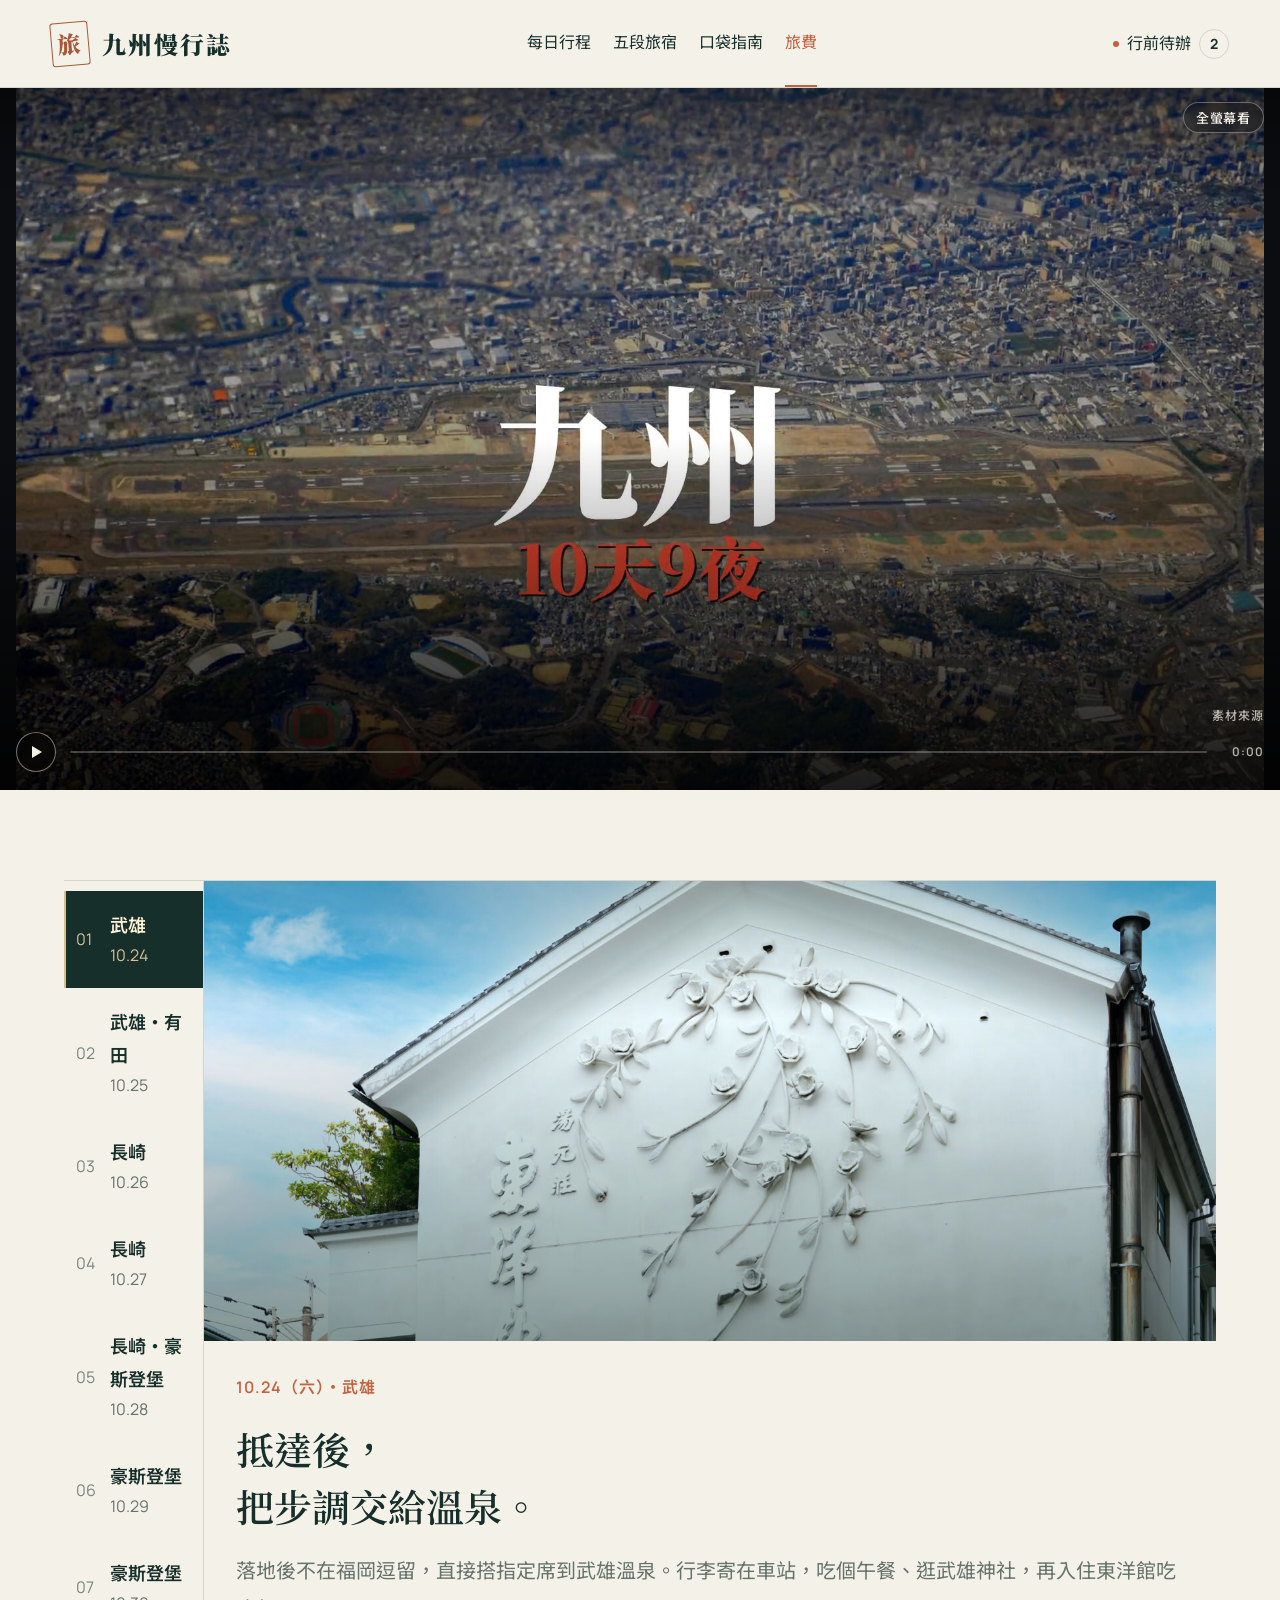
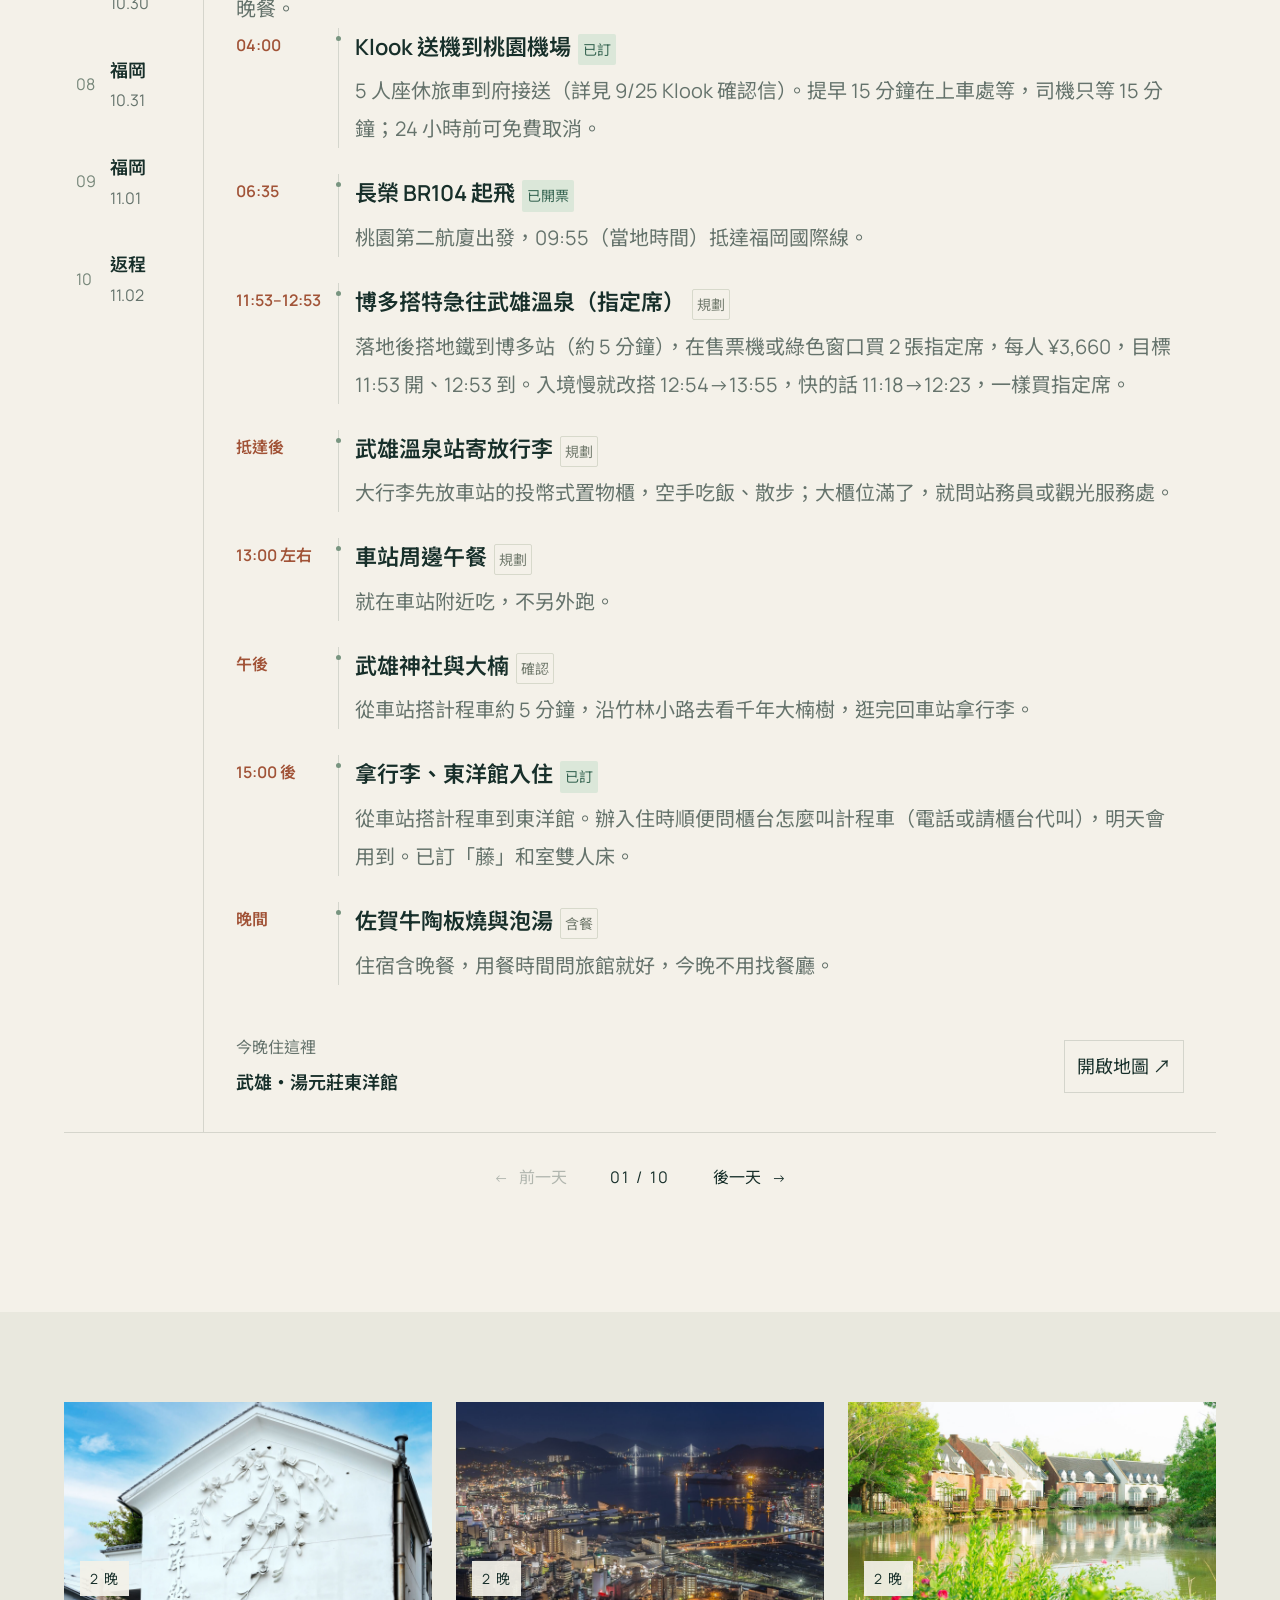
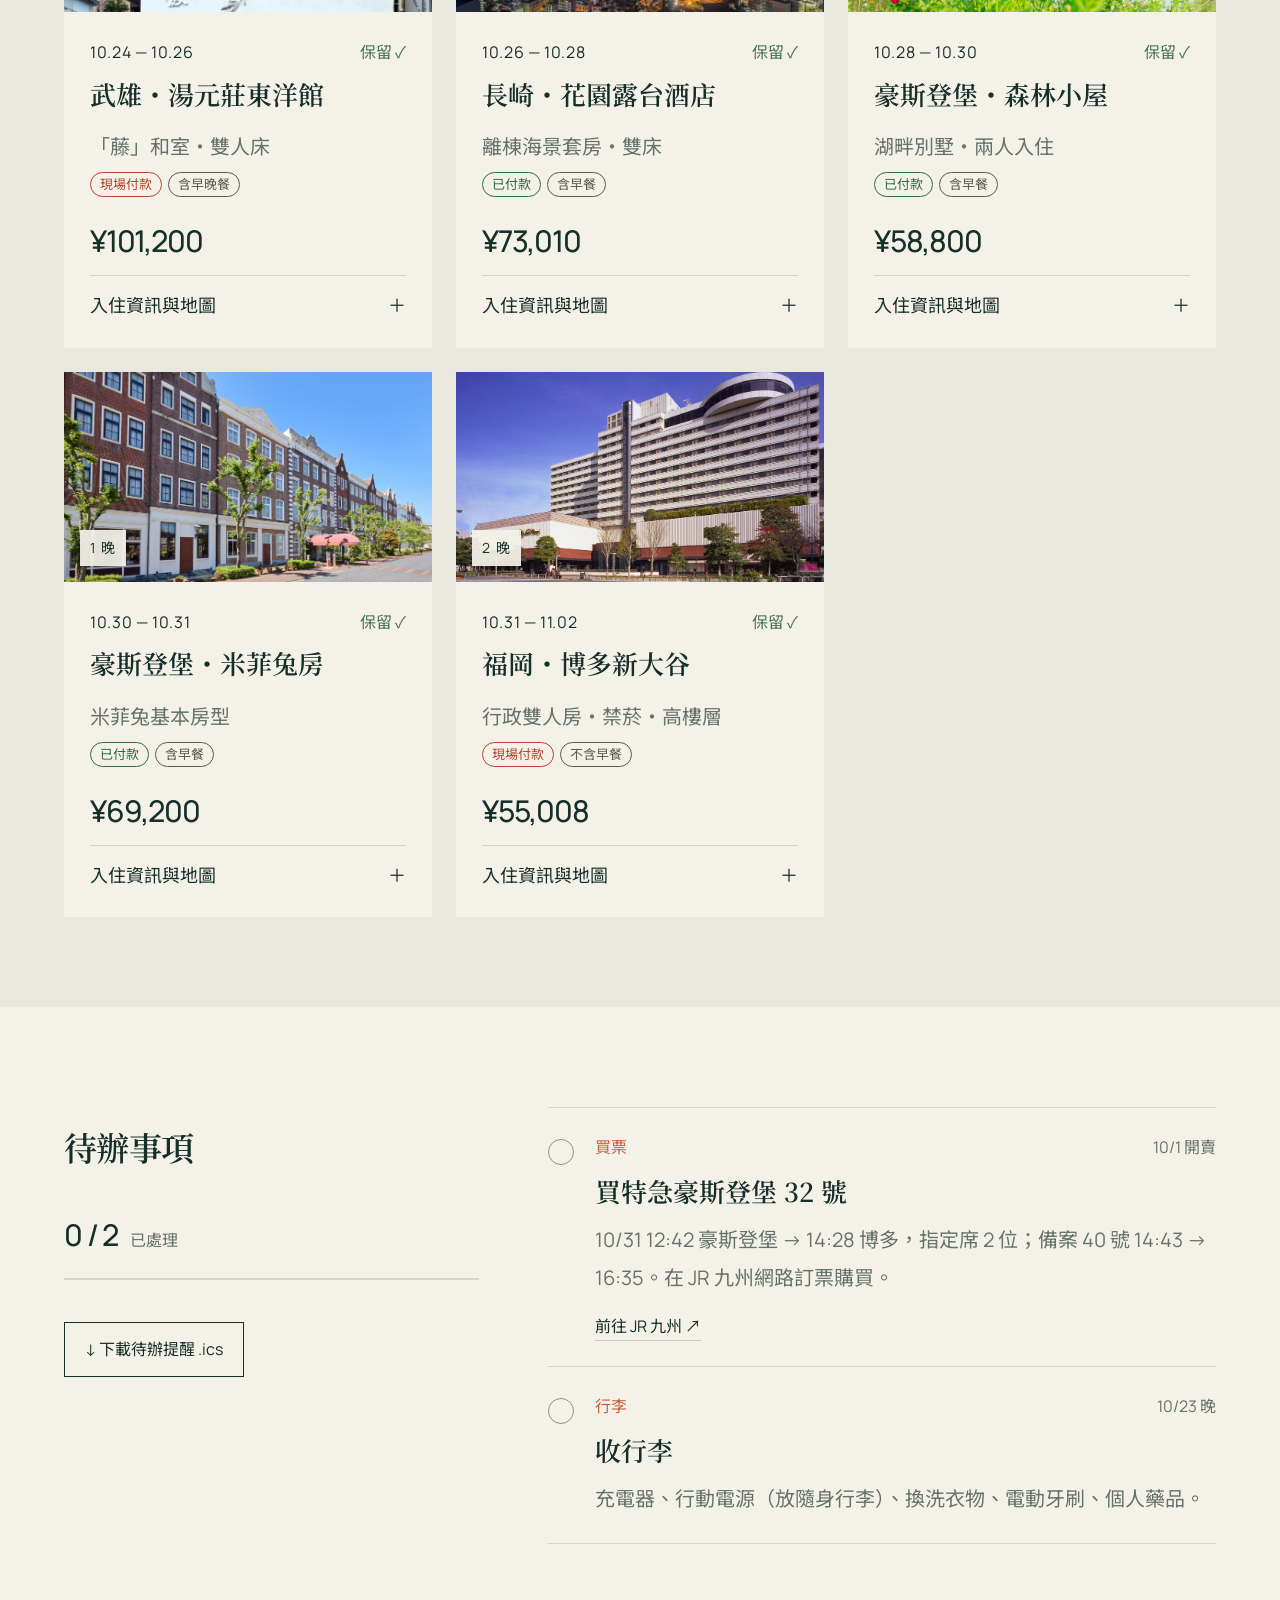
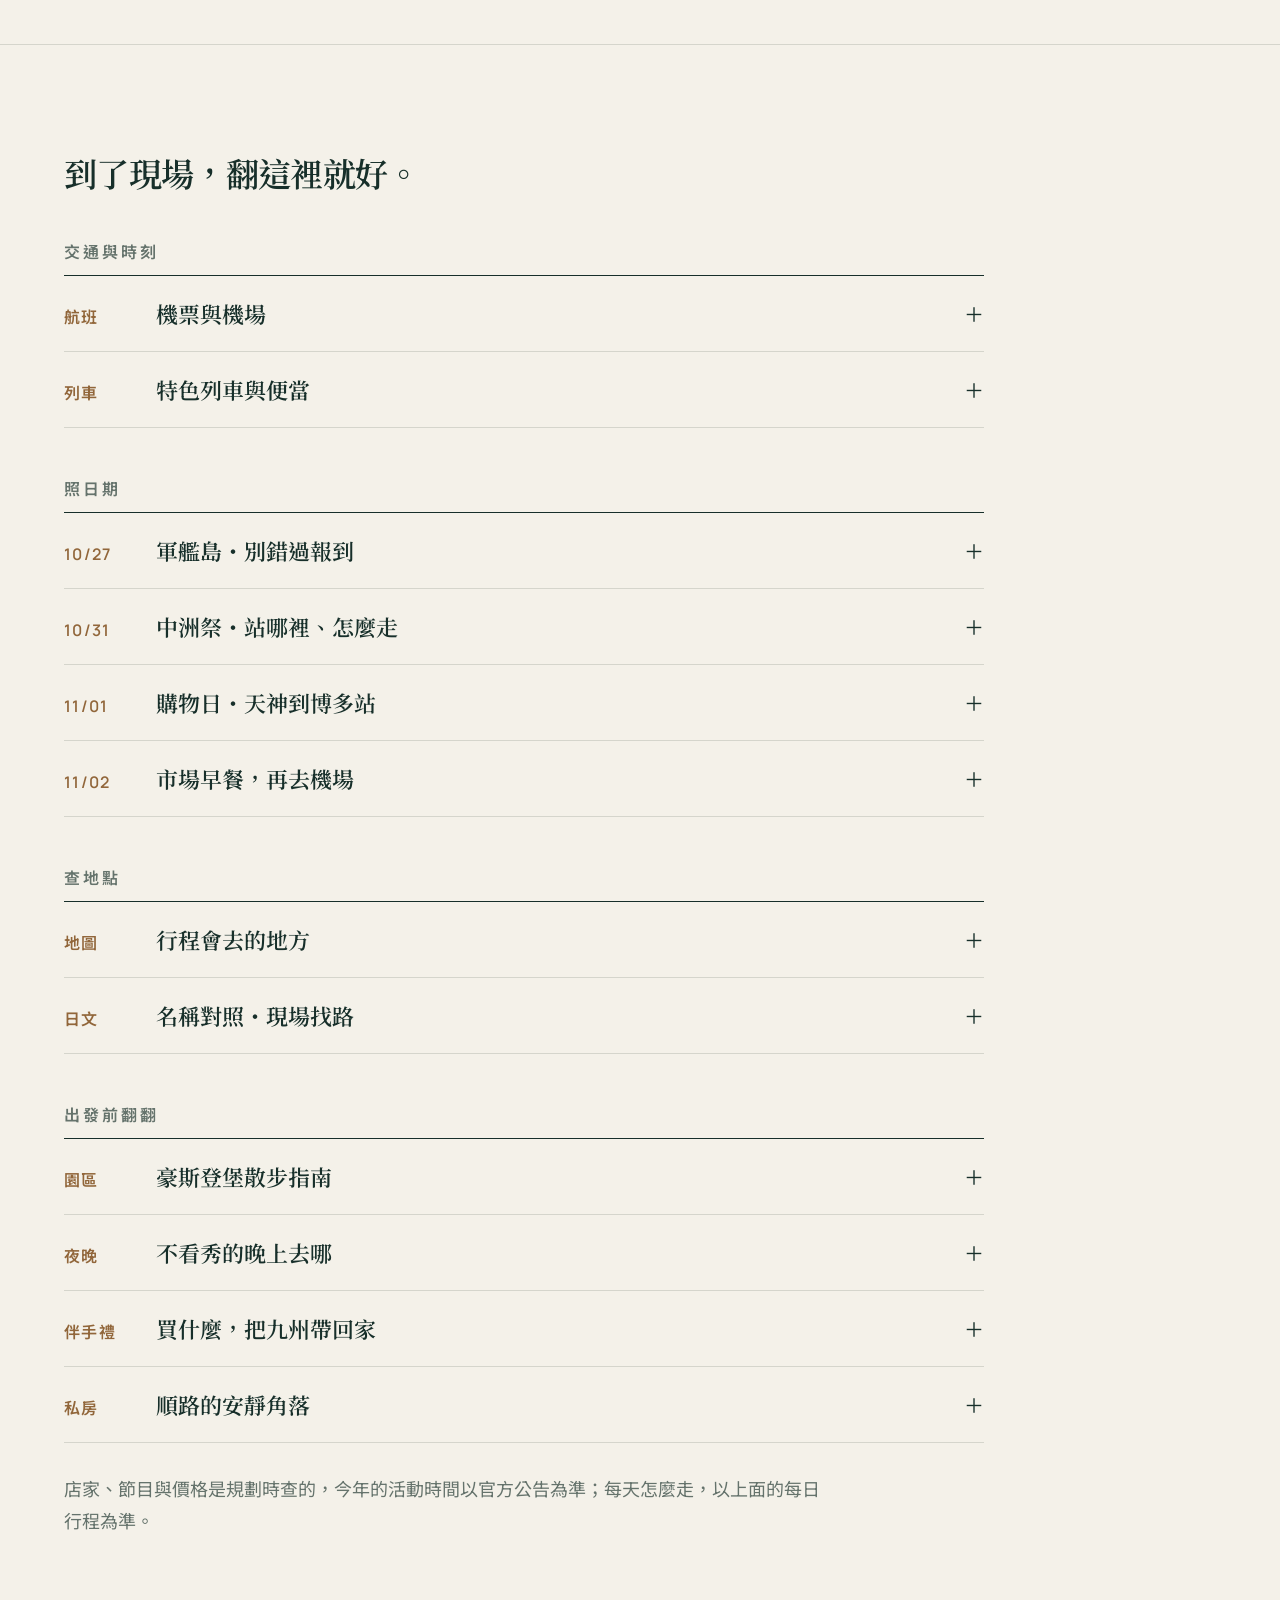
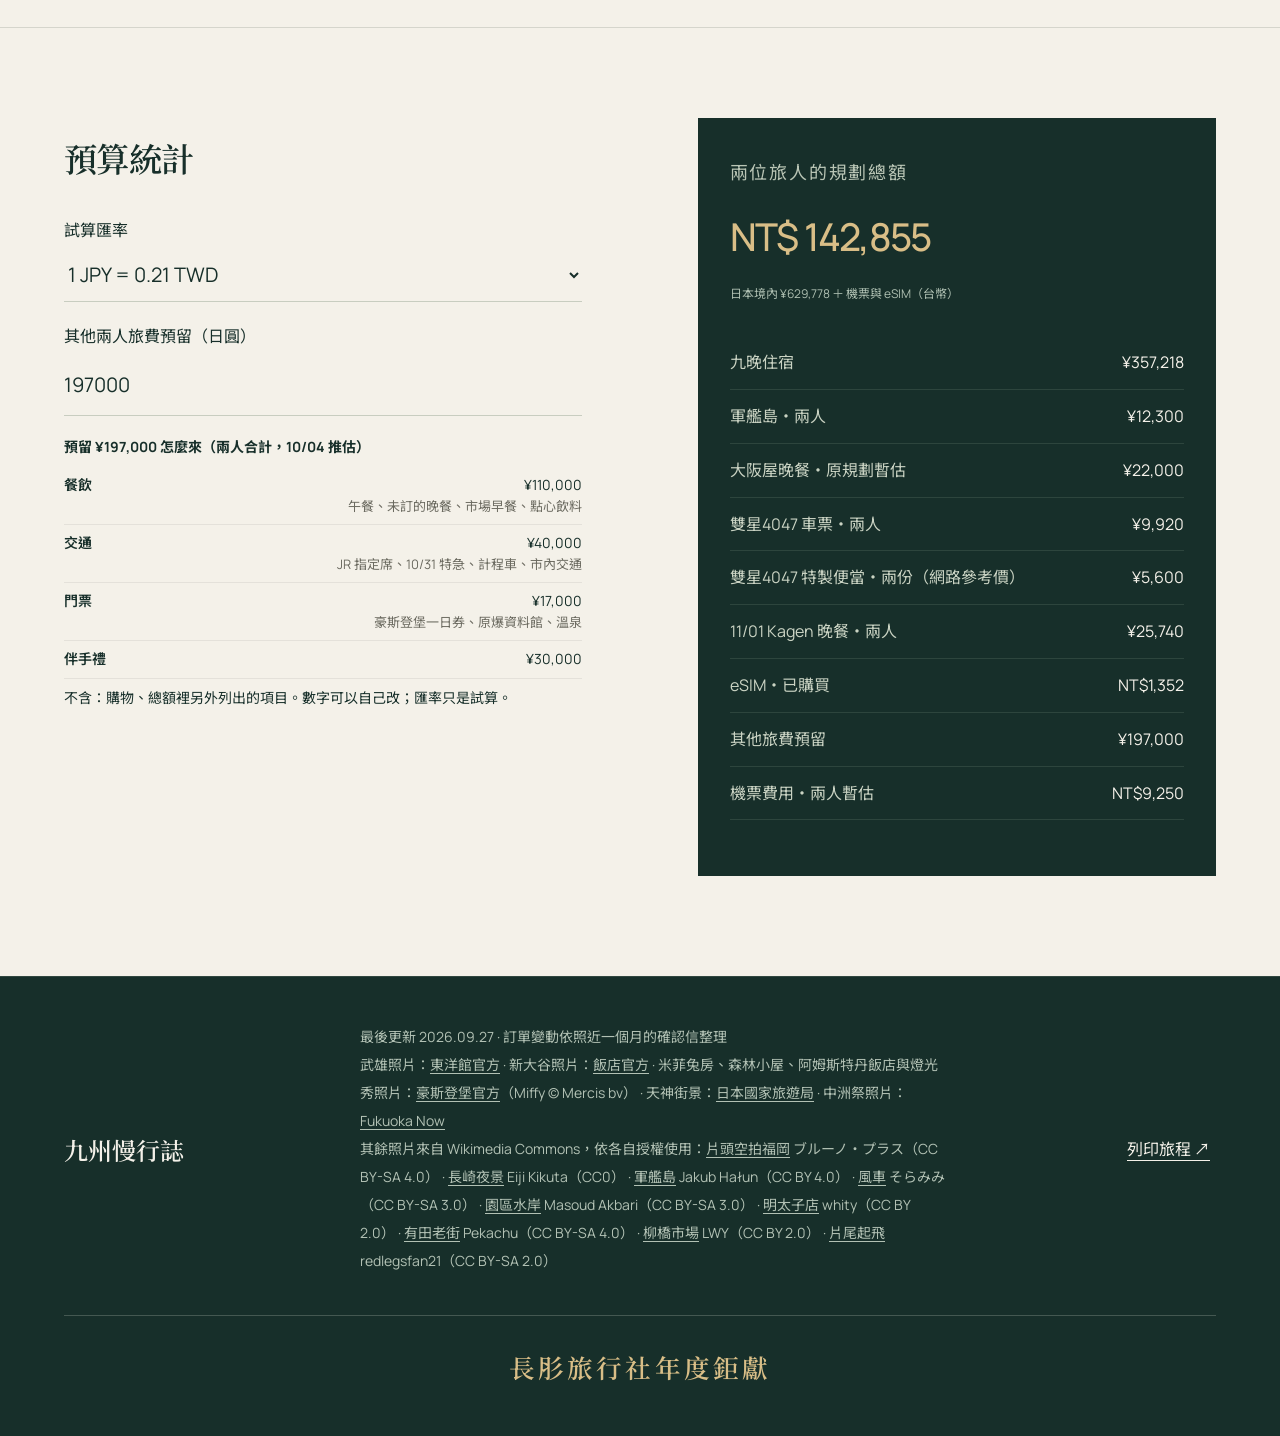
==== 2026fukuoka/index.html @ 0f21eefe "指南標籤只留已訂／未訂、字級下限、預算預留改成表格 Co-Authored-By: Claude Opus 5.5 <noreply@anthropic.com> Claude-Session: ht" ====
<!DOCTYPE html>
<html lang="zh-Hant">
<head>
<meta charset="UTF-8"><meta name="viewport" content="width=device-width,initial-scale=1,viewport-fit=cover">
<meta name="theme-color" content="#172b28">
<title>九州慢行誌｜武雄・長崎・豪斯登堡・福岡</title>
<meta name="description" content="2026 秋天的十天九夜：武雄泡湯、長崎看海、豪斯登堡住森林小屋和米菲兔房，最後在博多逛中洲祭。每日行程、住宿和出發前待辦都在這裡。">
<link rel="manifest" href="manifest.webmanifest">
<link rel="icon" href="icons/favicon-32.png" sizes="32x32" type="image/png">
<link rel="icon" href="icons/icon-192.png" sizes="192x192" type="image/png">
<link rel="apple-touch-icon" href="icons/apple-touch-icon.png">
<meta name="apple-mobile-web-app-capable" content="yes">
<meta name="mobile-web-app-capable" content="yes">
<meta name="apple-mobile-web-app-title" content="九州慢行誌">
<link rel="preconnect" href="https://fonts.googleapis.com"><link rel="preconnect" href="https://fonts.gstatic.com" crossorigin>
<link href="https://fonts.googleapis.com/css2?family=Noto+Serif+TC:wght@400;600;900&family=Noto+Sans+TC:wght@400;500;600;700&family=Manrope:wght@400;500;600;700;800&display=swap" rel="stylesheet">
<link rel="stylesheet" href="journal.css">
<script src="journey.js" defer></script>
<script src="htb.js" defer></script>
</head>
<body>
<a class="skip-link" href="#main">跳至主要內容</a>
<header class="topbar"><a href="#home" class="brand" aria-label="九州慢行誌首頁"><span class="brand-seal">旅</span><span>九州慢行誌</span></a>
<nav aria-label="主要導覽"><a href="#journey">每日行程</a><a href="#stays">五段旅宿</a><a href="#guide">口袋指南</a><a href="#budget">旅費</a></nav>
<a class="todo-trigger" href="#tasks"><span class="status-dot"></span>行前待辦 <b id="nav-count">2</b></a></header>
<main id="main">
<section class="cover-film" id="home" aria-labelledby="cover-title"><h1 id="cover-title" class="sr-only">九州慢行誌・2026 秋季十天九夜</h1><iframe src="film.html?embed=1" title="九州慢行誌：十天行程旅行短片" allow="fullscreen"></iframe></section>
<section class="journal-section" id="journey" aria-labelledby="journey-title"><h2 id="journey-title" class="sr-only">每日行程</h2>
<div class="journey-shell">
<nav class="mobile-day-nav" id="mobile-day-nav" aria-label="每日行程切換">
<label for="mobile-day-select">選擇日期</label>
<select id="mobile-day-select" aria-controls="day-stage"></select>
<div class="mobile-day-actions"><button id="mobile-prev-day" aria-label="前一天" aria-controls="day-stage">← 前一天</button><span id="mobile-day-position" aria-live="polite"></span><button id="mobile-next-day" aria-label="後一天" aria-controls="day-stage">後一天 →</button></div>
</nav>
<nav class="day-rail" id="day-rail" aria-label="選擇行程日期"></nav><div id="day-stage" class="day-stage" aria-live="polite"></div></div>
<div class="journey-controls"><button id="prev-day" aria-label="前一天">← <span>前一天</span></button><span id="day-position">01 / 10</span><button id="next-day" aria-label="後一天"><span>後一天</span> →</button></div>
</section>
<section class="stays-section" id="stays" aria-labelledby="stays-title"><h2 id="stays-title" class="sr-only">旅宿</h2><div class="hotel-grid" id="hotel-grid"></div></section>
<section class="task-section" id="tasks" aria-labelledby="task-title"><div class="task-intro"><h2 id="task-title">待辦事項</h2><div class="task-progress"><strong id="task-count">0 / 2</strong><span>已處理</span><div class="progress-track"><span id="task-fill"></span></div></div><p class="fine-print" id="storage-note"></p><button class="calendar-button" id="download-reminder">↓ 下載待辦提醒 .ics</button></div><div class="task-list" id="task-list"></div></section>
<section class="journal-section guide-section" id="guide" aria-labelledby="guide-title"><div class="section-heading"><div><h2 id="guide-title">到了現場，翻這裡就好。</h2></div></div>
<div class="guide">
<h3 class="guide-sub">交通與時刻</h3>
<details class="guide-detail"><summary><span>航班</span>機票與機場<b>＋</b></summary><div class="guide-body">
<div class="flight-grid"><div><small>去程・10/24・長榮 BR104</small><h4>06:35 → 09:55</h4><p>桃園第二航廈 → 福岡國際線<br>凌晨 04:00 有 Klook 送機到家門口（5 人座休旅車），提早 15 分鐘下樓等。</p></div><div><small>回程・11/02・長榮 BR105</small><h4>12:15 → 13:50</h4><p>福岡國際線 → 桃園第二航廈<br>已線上報到、不辦退稅，10:00 到國際線就好。</p></div></div>
<p class="source">時間都是當地時間，依 8/12 的電子機票；託運額度 2 件。出發前一天再用長榮 App 看一次班表。</p>
</div></details>
<details class="guide-detail"><summary><span>列車</span>特色列車與便當<b>＋</b></summary><div class="guide-body">
<p><b><span class="gt ok">已訂</span>10/26　雙星4047（武雄溫泉 → 長崎）</b><br>10:22 開、13:15 到，1 號車 12A、12B，禁菸指定席，兩人 ¥9,920。車票是手機 QR 碼，要連網打開，截圖或列印都不能用。</p>
<p><b><span class="gt ok">已訂</span>10/26　車上便當</b><br>限定便當已經訂好。10:20 起到 2 號車廂的販售櫃台，出示確認信上的訂單編號（注文番號）、取餐時間與取餐代碼就能領；只領便當不用排隊，直接找車上服務員。</p>
<p><b><span class="gt todo">未訂</span>10/31　特急豪斯登堡 32 號（豪斯登堡 → 博多）</b><br>12:42 開、14:28 到博多，一路直達不用轉車。橘色車身配木頭內裝，本身就值得一搭。指定席 10/1 開賣。<br>想多玩一下：13:00–15:00 之間只有 14:43 的 40 號，16:35 到博多，同樣直達；13 點台沒有直達班次。</p>
<p><b>10/24　接力海鷗號</b><br>博多往武雄的班次如果剛好是 885 系，綠色車廂有黑色皮椅。它不是觀光列車，入境時間也難抓，碰上就坐，不必為它等車。</p>
<p><b>10/25、10/28 的移動</b><br>10/25 武雄到有田車程太短，不值得為觀光列車繞；10/28 雙星4047 沒開，搭一般直達車到豪斯登堡就好。</p>
<p class="links"><a href="https://www.jrkyushu.co.jp/train/futatsuboshi/reserve/" target="_blank" rel="noopener noreferrer">雙星4047運行日與訂票 ↗</a> · <a href="https://jrkyushu.lp.eat-eat.jp/futatsuboshi/" target="_blank" rel="noopener noreferrer">便當預約網站 ↗</a> · <a href="https://www.jrkyushu.co.jp/chinese/train/bento_reserve.html" target="_blank" rel="noopener noreferrer">便當預約繁中說明 ↗</a> · <a href="https://www.jrkyushu.co.jp/railway/netyoyaku/route/huistenbosch/" target="_blank" rel="noopener noreferrer">特急豪斯登堡 ↗</a> · <a href="https://www.jrkyushu.co.jp/trains/kamome/" target="_blank" rel="noopener noreferrer">885 系接力海鷗號 ↗</a> · <a href="https://www.jrkyushu.co.jp/railway/netyoyaku/route/nagasaki/" target="_blank" rel="noopener noreferrer">JR 九州路線與訂票 ↗</a> · <a href="https://www.jrkyushu.co.jp/railway/netyoyaku/guide/search.html" target="_blank" rel="noopener noreferrer">JR 九州網路訂票說明 ↗</a></p>
</div></details>

<h3 class="guide-sub">照日期</h3>
<details class="guide-detail"><summary><span>10/27</span>軍艦島・別錯過報到<b>＋</b></summary><div class="guide-body">
<p><b>09:00–10:00　先到軍艦島數位博物館報到</b><br>在博物館換票，不是直接去碼頭。10:10 開始登船，10:20 前要上船，10:30 從常盤碼頭出航，預計 13:15 回港。</p>
<p><b>要帶：乘船 QR 碼＋登島同意書</b><br>QR 碼從原本的確認信打開；同意書就是登島前要簽名的安全切結。大行李留在飯店。業者約 08:30 會依海況通知，可能改成繞島或停航。</p>
<p class="links"><a href="https://www.gunkanjima-concierge.com/" target="_blank" rel="noopener noreferrer">業者官方網站 ↗</a></p>
</div></details>
<details class="guide-detail"><summary><span>10/31</span>中洲祭・站哪裡、怎麼走<b>＋</b></summary><div class="guide-body">
<p><b>南邊進、北邊出</b><br>從渡邊通站搭七隈線到櫛田神社前站，先到清流公園南側看舞台和當天公告；再沿中洲中央通往北走，一路看女神輿、攤位和街上的熱鬧，最後從中洲川端站離開。這條路線不用走回頭路，要找居酒屋或拉麵也方便。</p>
<p><b>中洲中央通 × 明治通</b><br>選中洲中央通和明治通交叉口附近。這裡在祭典街區中段、離中洲川端站近，看完隊伍就能直接走。別站在路口正中間，也別擋住店家門口。</p>
<p><b>國廣稻荷神社</b><br>到北邊的國廣稻荷神社附近等。女神輿往年從神社一帶出發、繞行中洲，但 2026 年的出發時間和路線還沒公布，出發前再看一次官方網站和 Instagram。</p>
<p><b>18:00–23:00　時間與備案</b><br>官方時段是 10/30、10/31 的 18:00–23:00。建議 17:30–18:00 到，21:30 左右開始往柳橋方向走，最晚 22:00 離開，祭典後還有店可以挑。人太多就退到清流公園或那珂川邊，別逆著神輿隊伍走。</p>
<p class="links"><a href="https://www.google.com/maps/search/?api=1&query=%E6%B8%85%E6%B5%81%E5%85%AC%E5%9C%92%20%E7%A6%8F%E5%B2%A1" target="_blank" rel="noopener noreferrer">清流公園 ↗</a> · <a href="https://www.google.com/maps/search/?api=1&query=%E4%B8%AD%E6%B4%B2%E4%B8%AD%E5%A4%AE%E9%80%9A%E3%82%8A%20%E6%98%8E%E6%B2%BB%E9%80%9A%E3%82%8A" target="_blank" rel="noopener noreferrer">中洲中央通 × 明治通 ↗</a> · <a href="https://www.google.com/maps/search/?api=1&query=%E5%9C%8B%E5%BB%A3%E7%A8%B2%E8%8D%B7%E7%A5%9E%E7%A4%BE%20%E7%A6%8F%E5%B2%A1" target="_blank" rel="noopener noreferrer">國廣稻荷神社 ↗</a> · <a href="https://www.nakasumatsuri.com/nakasumatsuri.html" target="_blank" rel="noopener noreferrer">中洲祭官方公告 ↗</a></p>
</div></details>
<details class="guide-detail"><summary><span>11/01</span>購物日・天神到博多站<b>＋</b></summary><div class="guide-body">
<p><b>天神 → 博多站 → 晚餐</b><br>天神逛一整天 → 博多站買伴手禮 → 18:10–18:30 回渡邊通 → 19:00 博多 Kagen。柳橋市場和海木週日休息，不排。</p>
<p><b>10:00–15:30　天神・大名</b><br>這幾年福岡變化最大的地方：2023 年的 Mina 天神、福岡大名 Garden City，2025 年的 ONE FUKUOKA，2026 年的天神 Business Center II 陸續開幕。新地標、服飾、精品、選物和生活雜貨都在這裡。</p>
<p><b>16:00–18:00　博多站</b><br>新鮮感不如天神，但補伴手禮最方便。先到 DEITOS 1 樓伴手禮市場買茅乃舍，再逛博多阪急、AMU、DEITOS 和一品通，逛完搭七隈線回渡邊通。</p>
<p><b>博多運河城</b><br>這兩年多了新的餐飲區，拉麵競技場和東館也翻新過，但整體偏動漫、運動品牌和吃喝玩樂。這天已經排滿，不必為了「順便看看」繞過去。</p>
<p class="links"><a href="https://onefukuoka-building.jp/" target="_blank" rel="noopener noreferrer">ONE FUKUOKA ↗</a> · <a href="https://www.jrhakatacity.com/" target="_blank" rel="noopener noreferrer">JR 博多城 ↗</a> · <a href="https://kubarahonke.com/shop/" target="_blank" rel="noopener noreferrer">茅乃舍門市 ↗</a> · <a href="https://canalcity.co.jp/" target="_blank" rel="noopener noreferrer">博多運河城 ↗</a></p>
</div></details>
<details class="guide-detail"><summary><span>11/02</span>市場早餐，再去機場<b>＋</b></summary><div class="guide-body">
<p><b>08:00–09:15　柳橋市場</b><br>先把行李寄在飯店，輕裝去逛。市場 08:00 起陸續開店；F・Concept 09:00 開門，可以簡單吃早餐。柳橋食堂 09:30 才開，這天等不到。</p>
<p><b>09:15–09:25　走回飯店拿行李</b><br>飯店標示走路約 2 分鐘，加上提東西、拿行李，抓 10 分鐘。</p>
<p><b>09:25–10:00　計程車到國際線</b><br>預留 10 分鐘等車，車程約 20–25 分鐘。跟司機說要到福岡機場國際線，3 樓下車最方便。已線上報到、不辦退稅，到了直接託運、出境。</p>
<p class="links"><a href="https://yanagibashi-rengo.net/" target="_blank" rel="noopener noreferrer">柳橋連合市場 ↗</a> · <a href="https://www.kys-newotani.co.jp/hakata/around-guidance/" target="_blank" rel="noopener noreferrer">新大谷周邊步行時間 ↗</a> · <a href="https://www.fukuoka-airport.jp/access/taxi.html" target="_blank" rel="noopener noreferrer">機場計程車下車處 ↗</a></p>
</div></details>

<h3 class="guide-sub">查地點</h3>
<details class="guide-detail"><summary><span>地圖</span>行程會去的地方<b>＋</b></summary><div class="guide-body">
<div class="place-list" id="confirmed-maps"></div>
</div></details>
<details class="guide-detail"><summary><span>日文</span>名稱對照・現場找路<b>＋</b></summary><div class="guide-body">
<div class="gloss">
<div class="gr"><span>豪斯登堡</span><span class="o">ハウステンボス</span></div>
<div class="gr"><span>花之路</span><span class="o">フラワーロード</span></div>
<div class="gr"><span>藝術花園</span><span class="o">アートガーデン</span></div>
<div class="gr"><span>設施城</span><span class="o">アトラクションタウン</span></div>
<div class="gr"><span>光之幻想城</span><span class="o">光のファンタジアシティ</span></div>
<div class="gr"><span>塔城・多姆托倫塔</span><span class="o">タワーシティ・ドムトールン</span></div>
<div class="gr"><span>海港城</span><span class="o">ハーバータウン</span></div>
<div class="gr"><span>阿姆斯特丹城</span><span class="o">アムステルダムシティ</span></div>
<div class="gr"><span>運河遊船</span><span class="o">カナルクルーザー</span></div>
<div class="gr"><span>森林小屋</span><span class="o">フォレストヴィラ</span></div>
<div class="gr"><span>恐怖企劃</span><span class="o">ホーンテッド・ハロウィン</span></div>
<div class="gr"><span>提早入園特典</span><span class="o">アーリーパークイン</span></div>
<div class="gr"><span>一日護照（大人 7,600 圓）</span><span class="o">1DAYパスポート</span></div>
<div class="gr"><span>接力海鷗號</span><span class="o">リレーかもめ</span></div>
<div class="gr"><span>快速海濱線（長崎－豪斯登堡）</span><span class="o">快速シーサイドライナー</span></div>
<div class="gr"><span>軍艦島（端島）</span><span class="o">軍艦島・端島</span></div>
<div class="gr"><span>入島費（大人 650 圓）</span><span class="o">端島見学施設使用料</span></div>
<div class="gr"><span>長崎花園露台酒店</span><span class="o">ガーデンテラス長崎ホテル＆リゾート</span></div>
<div class="gr"><span>中洲祭・女神輿</span><span class="o">中洲まつり・中洲國廣女みこし</span></div>
<div class="gr"><span>訂單編號・取餐時間・取餐代碼</span><span class="o">注文番号・受取時間・受取コード</span></div>
</div>
</div></details>

<h3 class="guide-sub">出發前翻翻</h3>
<details class="guide-detail"><summary><span>園區</span>豪斯登堡散步指南<b>＋</b></summary><div class="guide-body">
<div class="split">
<p class="lede">豪斯登堡分成靠海的海港區，和內側的主題樂園區，每一區的氣氛都不太一樣。不用照著走，大概知道什麼在哪裡就好。</p>
<figure><img src="img/huistenbosch.jpg" width="1248" height="832" loading="lazy" decoding="async" alt="園區的風車，後方是歐式建築"></figure>
</div>
<div class="cards">
<article class="card"><p class="role">入口一帶</p><h4>花之路</h4><p class="jp">フラワーロード</p><p class="price">四季都有花<small>從入園口一路延伸進去</small></p><p>一進園最先看到的花道，四季輪流換花。拍風車配花的經典位置，每天進出都會經過，不用特別排時間。</p><button type="button" class="more" data-sheet="flower" aria-haspopup="dialog">看詳細攻略<span aria-hidden="true"> →</span></button></article>
<article class="card"><p class="role">秋玫瑰主場</p><h4>藝術花園</h4><p class="jp">アートガーデン</p><p class="price">秋玫瑰 10 月下旬～11 月中旬<small>2026 官方公布，約 1,000 個品種</small></p><p>大型庭園，初夏是玫瑰祭的主場，秋天換秋玫瑰登場，顏色比初夏深，香氣也更濃。音樂噴泉秀「水之魔法」也在這裡。</p><p class="con">你們去的時候剛開始開，還不到最盛。相機放低一點，可以把玫瑰、摩天輪和多姆托倫塔一起拍進去。</p><button type="button" class="more" data-sheet="garden" aria-haspopup="dialog">看詳細攻略<span aria-hidden="true"> →</span></button></article>
<article class="card"><p class="role">遊樂設施</p><h4>設施城</h4><p class="jp">アトラクションタウン</p><p class="price">EVA 8K 騎乘劇院<small>三層樓的天空旋轉木馬也在這</small></p><p>遊樂設施集中在這一區，動線緊湊，想玩的可以一次玩完。</p><button type="button" class="more" data-sheet="attraction" aria-haspopup="dialog">看詳細攻略<span aria-hidden="true"> →</span></button></article>
<article class="card"><p class="role">數位體驗</p><h4>光之幻想城</h4><p class="jp">光のファンタジアシティ</p><p class="price">室內為主<small>下雨或天黑後的好去處</small></p><p>走進去就能互動的數位體驗區。因為在室內，天氣不好或晚上不想吹風時特別好用；10/28 恐怖企劃休演的那晚也很適合。</p><button type="button" class="more" data-sheet="fantasia" aria-haspopup="dialog">看詳細攻略<span aria-hidden="true"> →</span></button></article>
<article class="card"><p class="role">地標</p><h4>塔城</h4><p class="jp">タワーシティ・ドムトールン</p><p class="price">園區最高點<small>上去能看到全園和大村灣</small></p><p>多姆托倫塔是園區的地標，上去能把整座荷蘭小鎮和大村灣一次看完。白天看街道配置，晚上看燈，一天上去兩次也值得。</p><button type="button" class="more" data-sheet="tower" aria-haspopup="dialog">看詳細攻略<span aria-hidden="true"> →</span></button></article>
<article class="card"><p class="role">海側</p><h4>海港城</h4><p class="jp">ハーバータウン</p><p class="price">面向大村灣<small>森林小屋也在這一側</small></p><p>靠海的一區，綠地多、人少、風大。森林小屋就在這邊，早晚散步很舒服；看夕陽沉進大村灣，是園裡少數不靠燈光的美景。</p><button type="button" class="more" data-sheet="harbor" aria-haspopup="dialog">看詳細攻略<span aria-hidden="true"> →</span></button></article>
<article class="card"><p class="role">街區與住宿</p><h4>阿姆斯特丹城與宮殿</h4><p class="jp">アムステルダムシティ・パレス ハウステンボス</p><p class="price">商店和餐廳最多<small>宮殿前庭是恐怖企劃的場地</small></p><p>運河兩旁的街區，商店、餐廳和米菲兔的店都在這一帶，10/30 住的阿姆斯特丹飯店就在正中央。宮殿仿荷蘭王宮而建，白天可以逛後方的庭園。</p><button type="button" class="more" data-sheet="amsterdam" aria-haspopup="dialog">看詳細攻略<span aria-hidden="true"> →</span></button></article>
<article class="card"><p class="role">運河</p><h4>運河遊船</h4><p class="jp">カナルクルーザー</p><p class="price">也能當交通工具<small>各區都有碼頭</small></p><p>運河串起各區，走累了搭一段，是在這裡偷懶最舒服的方式。</p><button type="button" class="more" data-sheet="canal" aria-haspopup="dialog">看詳細攻略<span aria-hidden="true"> →</span></button></article>
</div>
<p class="note"><b>設施常常換。</b>這裡是規劃時查到的配置，不是完整清單；入園時拿一份官方地圖，或先上官網下載，最準。</p>
</div></details>
<details class="guide-detail"><summary><span>夜晚</span>不看秀的晚上去哪<b>＋</b></summary><div class="guide-body">
<div class="split">
<p class="lede">10/28 是週三，恐怖企劃休息。不看秀的晚上，園裡還有四個去處，照需要的體力由多到少排。</p>
<figure><img src="img/htbnight.jpg" width="1500" height="1000" loading="lazy" decoding="async" alt="燈光季的豪斯登堡，塔樓與拱橋倒映在運河上（豪斯登堡官方宣傳照）"></figure>
</div>
<div class="cards">
<article class="card"><p class="role">想動一動</p><h4>登塔看夜景</h4><p class="jp">ドムトールン</p><p class="price">園區最高點</p><p>晚上登上多姆托倫塔，整座小鎮的燈就在腳下，比在地面看更整齊好看。順便想想隔天要怎麼走。</p><button type="button" class="more" data-sheet="tower" aria-haspopup="dialog">看詳細攻略<span aria-hidden="true"> →</span></button></article>
<article class="card"><p class="role">室內</p><h4>光之幻想城</h4><p class="jp">光のファンタジアシティ</p><p class="price">數位體驗</p><p>整區都在室內，不怕天氣，晚上人也比白天少，是這晚最實在的選擇。</p><button type="button" class="more" data-sheet="fantasia" aria-haspopup="dialog">看詳細攻略<span aria-hidden="true"> →</span></button></article>
<article class="card"><p class="role">喝一點</p><h4>葡萄酒祭</h4><p class="jp">ワイン祭</p><p class="price">暢飲 ¥4,000<small>單杯 ¥800 · 9/18–11/3</small></p><p>五十款世界各地和九州的葡萄酒，配著餐慢慢喝。不用排隊、不用看時刻表，坐下來就好。</p><button type="button" class="more" data-sheet="tower" aria-haspopup="dialog">看詳細攻略<span aria-hidden="true"> →</span></button></article>
<article class="card"><p class="role">最輕鬆</p><h4>運河邊散步</h4><p class="jp">アムステルダムシティ</p><p class="price">全年都有點燈</p><p>園區一年到頭都有夜間點燈，有門票就能看。沿著運河從街區走回森林小屋，途中經過湖邊，那一段幾乎沒人。</p><button type="button" class="more" data-sheet="amsterdam" aria-haspopup="dialog">看詳細攻略<span aria-hidden="true"> →</span></button></article>
</div>
</div></details>
<details class="guide-detail"><summary><span>伴手禮</span>買什麼，把九州帶回家<b>＋</b></summary><div class="guide-body">
<div class="split">
<p class="lede">照「在哪裡買」來排，因為行程走到哪，就決定了買得到什麼。重點只有兩個：哪些是從這裡起家的，哪些只有當地買得到。</p>
<figure><img src="img/depachika.jpg" width="1248" height="832" loading="lazy" decoding="async" alt="博多明太子專賣店的櫃台"></figure>
</div>
<p class="note warn"><b>先講一個容易白跑的地方。</b>福岡機場的茅乃舍在國內線航廈，回程走國際線，要搭接駁車來回 10–15 分鐘。想買就在 11/01 的博多站買，那家還有「博多限定」的飛魚高湯，比機場更值得。國際線航廈有沒有設點，目前查不到明確資料。</p>

<h4 class="sub">福岡｜從這裡起家的</h4>
<div class="tw"><table>
<thead><tr><th>品牌</th><th>起源</th><th>在福岡買的理由</th></tr></thead>
<tbody>
<tr class="pick"><td>茅乃舍（久原本家）</td><td class="num">糟屋郡久山町</td><td>總店在福岡縣內。博多站的「久原本家 茅乃舍・椒房庵」有<b>博多限定飛魚高湯</b>，還有椒房庵的飛魚高湯明太子</td></tr>
<tr><td>福屋（ふくや）</td><td class="num">1949 博多</td><td>辛子明太子的發明者，第一家把它做成商品的店，總店在中洲</td></tr>
<tr><td>一蘭</td><td class="num">1960 早良區</td><td>總店在中洲川端，伴手禮有盒裝拉麵</td></tr>
<tr><td>一風堂</td><td class="num">1985 中央區</td><td>大名本店，11/01 逛大名時會經過</td></tr>
<tr><td>Pietro 沙拉醬</td><td class="num">天神</td><td>從義大利麵店起家，1991 年開始賣沙拉醬。全國都買得到，但本店在天神</td></tr>
<tr><td>Tirol 巧克力（チロルチョコ）</td><td class="num">田川市</td><td>松尾製菓，1962 年開始賣</td></tr>
</tbody>
</table></div>

<h4 class="sub">福岡｜老字號伴手禮</h4>
<div class="cards">
<article class="card"><p class="role">最有名</p><h4>博多通饅頭</h4><p class="jp">博多通りもん・明月堂</p><p>白豆沙加奶油，濕潤不膩，幾乎是福岡伴手禮的標準答案。</p></article>
<article class="card"><p class="role">老店</p><h4>鶴乃子</h4><p class="jp">石村萬盛堂</p><p>棉花糖包蛋黃餡，口感特別，喜歡的人會很喜歡。</p></article>
<article class="card"><p class="role">造型</p><h4>二〇加煎餅</h4><p class="jp">にわかせんぺい・東雲堂</p><p>做成博多仁和加面具形狀的煎餅，還附紙面具，送小孩最討喜。</p></article>
<article class="card"><p class="role">黃豆粉</p><h4>筑紫麻糬</h4><p class="jp">筑紫もち・如水庵</p><p>黃豆粉麻糬淋上黑糖蜜，冰過更好吃。</p></article>
<article class="card"><p class="role">冷知識</p><h4>小雞饅頭</h4><p class="jp">ひよ子</p><p>常被當成東京名產，其實是從福岡縣飯塚市起家的。</p></article>
<article class="card"><p class="role">工藝</p><h4>博多織・博多人形</h4><p class="jp">傳統工藝</p><p>傳統紋樣的腰帶和小物，還有素燒上彩的人偶。百貨公司和博多町家鄉土館一帶找得到。</p></article>
</div>

<h4 class="sub">長崎｜蜂蜜蛋糕老店與在地首選</h4>
<div class="tw"><table>
<thead><tr><th>店</th><th>創業</th><th>特色</th></tr></thead>
<tbody>
<tr class="pick"><td>岩永梅壽軒</td><td class="num">1830</td><td>不開分店、不批發，被稱為「夢幻蛋糕」。另一個招牌是和菓子「もしほ草」</td></tr>
<tr><td>福砂屋</td><td class="num">1624</td><td>三大老店之一，蛋香濃、口感濕潤，評價最穩定</td></tr>
<tr><td>松翁軒</td><td class="num">1681</td><td>自稱「蜂蜜蛋糕元祖」，堅持手工烘烤，濕潤度不輸福砂屋</td></tr>
<tr><td>文明堂總本店</td><td class="num">—</td><td>三大老店之一，濕潤度評價略遜前兩家，但一樣是可靠的老字號</td></tr>
<tr><td>角煮饅頭</td><td class="num">岩崎本舖</td><td>刈包夾東坡肉，也能冷凍宅配</td></tr>
<tr><td>烏魚子</td><td class="num">—</td><td>長崎三大珍味之一。價格高，買之前先看等級</td></tr>
</tbody>
</table></div>
<p class="note warn"><b>岩永梅壽軒：10/28 早上去排。</b>預訂要等半年，這趟來不及，只能當天到現場排隊領號碼牌：<b>08:30 前到、09:15 左右發號碼牌、10:00 開賣</b>，賣完就沒了，每人限購。店在諏訪町，眼鏡橋附近，週二、四、日公休，所以 10/28（週三）退房前那個早上剛好。買完再到長崎站吃午餐、拿行李。要不要為一條蛋糕早起，看你們的興致；三大老店在長崎站就買得到。</p>
<p class="note"><b>濱町商店街就是 10/27 晚餐那條街。</b>大阪屋濱町店所在的濱町拱廊，是長崎最有代表性的商店街，百貨、伴手禮和老店都在裡面。長崎四面環山，郊外沒有大型商場，這條街到現在還很熱鬧，在日本很少見。看完原爆資料館可以早點過來逛，再接 19:00 的晚餐。</p>

<h4 class="sub">波佐見燒</h4>
<p>長崎縣波佐見町產的陶瓷。傳統是白瓷配藍色花紋，近年多是簡潔現代的設計，好用又不貴，是這一帶很值得帶回家的器物。</p>
<p class="free">產地在波佐見町，不在長崎市。長崎站的店買得到，但選擇少很多。產地的主要店家有陶藝物產館（くらわん館，集合三十多家窯）、人氣品牌 Maruhiro（マルヒロ）、南創庫、OYANE、natural69、aiyu。這趟不特地繞過去，在長崎站看看就好。</p>

<h4 class="sub">有田燒｜有田瓷器城</h4>
<div class="split">
<div>
<p>有田燒產自佐賀縣，剛好在你們的路線上。<b>有田瓷器城（アリタセラ）</b>是有田燒的購物中心，二十二家商社一次比完。</p>
<div class="anchor">
<div class="a"><b>店家</b><span>二十二家商社，另有藝廊、餐廳和飯店</span></div>
<div class="a"><b>營業</b><span>10:00–17:00，全年無休（部分店家不同）</span></div>
<div class="a"><b>規模</b><span>約兩萬坪，全館無障礙</span></div>
<div class="a"><b>位置</b><span>離有田站開車約五分鐘的小丘上</span></div>
</div>
</div>
<figure><img src="img/porcelain.jpg" width="1248" height="832" loading="lazy" decoding="async" alt="有田赤繪町一帶的老街，兩旁是窯元與瓷器店"></figure>
</div>
<p class="note"><b>10/25 下午就在這裡。</b>上午逛陶山神社、在內山老街吃午餐，接著看九州陶瓷文化館，15:00 左右到有田瓷器城慢慢挑，17:00 前後回武雄。想買碗盤的話，這天就是主場；博多站和天神的百貨也有有田燒，但選擇少很多。</p>
</div></details>
<details class="guide-detail"><summary><span>私房</span>順路的安靜角落<b>＋</b></summary><div class="guide-body">
<p class="lede">不是熱門景點，而是在地人推薦、遊客卻不多的地方。兩個都能順路插進行程，不用另外挪時間。</p>
<div class="cards">
<article class="card"><p class="role">10/27・長崎</p><h4>崇福寺</h4><p class="jp">崇福寺</p><p class="price">路面電車崇福寺站走幾分鐘<small>離濱町商店街不遠</small></p><p>長崎三大唐寺之一，第一峰門和大雄寶殿都是日本國寶。哥拉巴園天天排隊拍照，這裡的院子卻常常沒幾個人。看完原爆資料館、去濱町吃晚餐前還有力氣的話，繞進來半小時就夠。</p></article>
<article class="card"><p class="role">11/01・大名</p><h4>福岡精釀啤酒吧</h4><p class="jp">FUKUOKA CRAFT by エルボラーチョ</p><p class="price">大名<small>11 款生啤，另有 20 多款進口瓶罐</small></p><p>福岡在地酒廠的直營店，啤酒在岡垣町自家釀造後直送，喝得到道地的福岡精釀。11/01 逛大名時就在路上，走累了進去坐一下。</p></article>
</div>
</div></details>
<p class="guide-note">店家、節目與價格是規劃時查的，今年的活動時間以官方公告為準；每天怎麼走，以上面的每日行程為準。</p>
</div>
</section>
<section class="budget-section" id="budget" aria-labelledby="budget-title"><div><h2 id="budget-title">預算統計</h2><div class="budget-controls"><label>試算匯率 <select id="budget-rate"><option value=".20">1 JPY = 0.20 TWD</option><option value=".21" selected>1 JPY = 0.21 TWD</option><option value=".22">1 JPY = 0.22 TWD</option></select></label><label>其他兩人旅費預留（日圓）<input id="extra-budget" type="number" min="0" max="2000000" step="1000" value="197000"></label><div class="budget-note"><p><b>預留 ¥197,000 怎麼來（兩人合計，10/04 推估）</b></p><dl><div><dt>餐飲</dt><dd>¥110,000<small>午餐、未訂的晚餐、市場早餐、點心飲料</small></dd></div><div><dt>交通</dt><dd>¥40,000<small>JR 指定席、10/31 特急、計程車、市內交通</small></dd></div><div><dt>門票</dt><dd>¥17,000<small>豪斯登堡一日券、原爆資料館、溫泉</small></dd></div><div><dt>伴手禮</dt><dd>¥30,000</dd></div></dl><p>不含：購物、總額裡另外列出的項目。數字可以自己改；匯率只是試算。</p></div></div></div><div class="budget-card"><span>兩位旅人的規劃總額</span><strong id="budget-total"></strong><p id="budget-jpy"></p><dl><div><dt>九晚住宿</dt><dd>¥357,218</dd></div><div><dt>軍艦島・兩人</dt><dd>¥12,300</dd></div><div><dt>大阪屋晚餐・原規劃暫估</dt><dd>¥22,000</dd></div><div><dt>雙星4047 車票・兩人</dt><dd>¥9,920</dd></div><div><dt>雙星4047 特製便當・兩份（網路參考價）</dt><dd>¥5,600</dd></div><div><dt>11/01 Kagen 晚餐・兩人</dt><dd>¥25,740</dd></div><div><dt>eSIM・已購買</dt><dd>NT$1,352</dd></div><div><dt>其他旅費預留</dt><dd id="extra-value"></dd></div><div><dt>機票費用・兩人暫估</dt><dd>NT$9,250</dd></div></dl></div></section>
</main>
<footer><a class="footer-brand" href="#home">九州慢行誌</a><p>最後更新 2026.09.27 · 訂單變動依照近一個月的確認信整理<br>武雄照片：<a href="https://takeo-toyokan.jp/" target="_blank" rel="noopener noreferrer">東洋館官方</a> · 新大谷照片：<a href="https://www.kys-newotani.co.jp/hakata/" target="_blank" rel="noopener noreferrer">飯店官方</a> · 米菲兔房、森林小屋、阿姆斯特丹飯店與燈光秀照片：<a href="https://www.huistenbosch.co.jp/hotels/am/" target="_blank" rel="noopener noreferrer">豪斯登堡官方</a>（Miffy © Mercis bv） · 天神街景：<a href="https://www.japan.travel/en/spot/2172/" target="_blank" rel="noopener noreferrer">日本國家旅遊局</a> · 中洲祭照片：<a href="https://www.fukuoka-now.com/" target="_blank" rel="noopener noreferrer">Fukuoka Now</a><br>其餘照片來自 Wikimedia Commons，依各自授權使用：<a href="https://commons.wikimedia.org/wiki/File:Aerial_view_of_Fukuoka_Island_City.jpg" target="_blank" rel="noopener noreferrer">片頭空拍福岡</a> ブルーノ・プラス（CC BY-SA 4.0） · <a href="https://commons.wikimedia.org/wiki/File:Night_cityscape_in_Nagasaki_-_view_from_near_the_mouth_of_Urakami_River_(2016-04-09_by_Eiji_Kikuta_@Pixabay_1342591).jpg" target="_blank" rel="noopener noreferrer">長崎夜景</a> Eiji Kikuta（CC0） · <a href="https://commons.wikimedia.org/wiki/File:Hashima,_Nagasaki,_Japan,_20240814_1421_3380.jpg" target="_blank" rel="noopener noreferrer">軍艦島</a> Jakub Hałun（CC BY 4.0） · <a href="https://commons.wikimedia.org/wiki/File:Windmill_in_Huis_Ten_Bosch_20140118.JPG" target="_blank" rel="noopener noreferrer">風車</a> そらみみ（CC BY-SA 3.0） · <a href="https://commons.wikimedia.org/wiki/File:Huis_ten_Bosch_river_view_-_panoramio.jpg" target="_blank" rel="noopener noreferrer">園區水岸</a> Masoud Akbari（CC BY-SA 3.0） · <a href="https://commons.wikimedia.org/wiki/File:%E7%A6%8F%E5%A4%AA%E9%83%8E_(50040253797).jpg" target="_blank" rel="noopener noreferrer">明太子店</a> whity（CC BY 2.0） · <a href="https://commons.wikimedia.org/wiki/File:Arita_Akaemachi_potteries_and_porcelain_stores_street_02.JPG" target="_blank" rel="noopener noreferrer">有田老街</a> Pekachu（CC BY-SA 4.0） · <a href="https://commons.wikimedia.org/wiki/File:Yanagibashi_Rengo_Ichiba_by_LWY_in_Fukuoka.jpg" target="_blank" rel="noopener noreferrer">柳橋市場</a> LWY（CC BY 2.0） · <a href="https://commons.wikimedia.org/wiki/File:Boeing_777_JA8983_takeoff_at_Fukuoka_Airport_Feb_2012.jpg" target="_blank" rel="noopener noreferrer">片尾起飛</a> redlegsfan21（CC BY-SA 2.0）</p><button id="print-trip" class="text-button">列印旅程 ↗</button><p class="couple-signature">長肜旅行社年度鉅獻</p></footer>
<nav class="mobile-nav" aria-label="手機快速導覽"><a href="#journey">日程</a><a href="#stays">旅宿</a><a href="#tasks">待辦 <span id="mobile-count">2</span></a><a href="#guide">指南</a></nav><div class="toast" id="toast" role="status"></div>
<dialog class="htb-dialog" id="htb-dialog" aria-label="豪斯登堡詳細攻略">
<div class="htb-bar"><span>豪斯登堡・詳細攻略</span><button type="button" class="htb-close" data-close aria-label="關閉">✕ 關閉</button></div>

<article class="sheet" id="sheet-flower" hidden>
<header><p class="eyebrow">入口一帶</p><h3 id="sheet-flower-t">花之路</h3><p class="jp">フラワーロード</p><p class="why">一進園就是荷蘭鄉間的畫面：風車、運河、整片花田。每天進出都會經過，是園裡最容易拍出「到此一遊」照片的地方。</p></header>
<figure><img src="img/huistenbosch.jpg" width="1248" height="832" loading="lazy" decoding="async" alt="花之路的風車，後方是歐式建築"></figure>
<h4>必看</h4>
<ul class="hl">
<li><b>風車與花田</b>官方的說法是「用風車和花田重現荷蘭田園風景」。春天是鬱金香、夏天是向日葵，秋天換成當季花種，每年種的不一樣。</li>
<li><b>運河遊船碼頭</b>（カナルクルーザー）就在入口的歡迎區，想省腳力可以從這裡直接坐船進園區深處，見「運河遊船」。</li>
<li><b>泰迪熊王國</b>（テディベアキングダム）也在歡迎區，下雨時可以先躲進去。</li>
</ul>
<h4>我們的走法</h4>
<p>10/28 從森林小屋進園時先別急著拍，花之路每天都會經過。挑一個早上<b>剛開園、遊客都往遊樂設施衝</b>的時段回來拍，風車前面比較不會有人。</p>
<h4>附近吃什麼</h4>
<ul><li><b>BLUEPRINT café</b>：花之路上的咖啡店，官方把它列在這一區。</li></ul>
<h4>實用資訊</h4>
<dl class="facts">
<div><dt>位置</dt><dd>入園口往內延伸的第一段</dd></div>
<div><dt>費用</dt><dd>戶外散步區，有入園護照就能逛</dd></div>
<div><dt>待多久</dt><dd>拍照加散步約 20–30 分鐘<span class="tbc">依推斷</span></dd></div>
<div><dt>秋天的花</dt><dd>今年種什麼，官網沒寫<span class="tbc">現場看</span></dd></div>
</dl>
<p class="src">資料來源：<a href="https://www.huistenbosch.co.jp/enjoy/flower/" target="_blank" rel="noopener noreferrer">官方「花與庭園」</a> · <a href="https://www.huistenbosch.co.jp/map/" target="_blank" rel="noopener noreferrer">官方地圖</a></p>
</article>

<article class="sheet" id="sheet-garden" hidden>
<header><p class="eyebrow">秋玫瑰主場</p><h3 id="sheet-garden-t">藝術花園</h3><p class="jp">アートガーデン</p><p class="why">官方說它「用現代設計重新詮釋傳統庭園元素，是世界上獨一無二的庭園」。秋天是看秋玫瑰的主場，晚上還有燈光。</p></header>
<h4>必看</h4>
<ul class="hl">
<li><b>秋玫瑰</b>（秋バラ）秋天的玫瑰花朵比初夏小，但顏色深、香氣濃。官方公布 2026 年的花期是 10 月下旬到 11 月中旬，約 1,000 個品種，開在藝術花園和豪斯登堡宮殿（パレス ハウステンボス）。你們 10/28–31 在園內，剛好是花期開頭，還不到最盛。官方建議早上來，香氣最濃。</li>
<li><b>白色摩天輪</b>（白い観覧車）園區正中央的純白摩天輪，一圈 11 分鐘，一個車廂最多坐 4 人。白天看歐式街景，晚上看燈。</li>
<li><b>夜間燈光</b>官方地圖把這一區列為晚上看燈的地點，天黑後值得再回來一次。</li>
</ul>
<h4>我們的走法</h4>
<p>傍晚來最划算：先趁天還亮看玫瑰，坐一圈摩天輪等天黑，下來剛好接上燈光。拍照時相機放低，可以把玫瑰、摩天輪和多姆托倫塔一起拍進去。</p>
<h4>附近吃什麼</h4>
<ul><li><b>ESPRESSO BAR CAFFEST</b>：這一區的咖啡吧，逛累了坐一下。</li></ul>
<h4>實用資訊</h4>
<dl class="facts">
<div><dt>摩天輪時間</dt><dd>通常 10:00–21:00，週六日和假日有些日子開到 22:00</dd></div>
<div><dt>費用</dt><dd>入園護照內含（官方設施列表未標示另外收費）</dd></div>
<div><dt>待多久</dt><dd>看花加摩天輪約 1 小時<span class="tbc">依推斷</span></dd></div>
<div><dt>今年花況</dt><dd>2026 官方公布 10 月下旬～11 月中旬（會隨天氣前後移動）</dd></div>
</dl>
<p class="src">資料來源：<a href="https://www.huistenbosch.co.jp/enjoy/140" target="_blank" rel="noopener noreferrer">官方「白色摩天輪」</a> · <a href="https://www.huistenbosch.co.jp/enjoy/flower/" target="_blank" rel="noopener noreferrer">官方「花與庭園」</a> · <a href="https://www.huistenbosch.co.jp/event/flower/autumn-rose/" target="_blank" rel="noopener noreferrer">官方「秋玫瑰」</a> · <a href="https://www.jtrip.co.jp/j-kyushu/sp/htb_event/autumn/" target="_blank" rel="noopener noreferrer">J-TRIP 秋季活動</a></p>
</article>

<article class="sheet" id="sheet-attraction" hidden>
<header><p class="eyebrow">遊樂設施</p><h3 id="sheet-attraction-t">設施城</h3><p class="jp">アトラクションタウン</p><p class="why">刺激型的設施幾乎都集中在這裡，動線緊湊。想玩的話，<b>一早先來</b>是這裡最重要的攻略。</p></header>
<h4>必看</h4>
<ul class="hl">
<li><b>福音戰士 8K 騎乘劇院</b>（エヴァンゲリオン・ザ・ライド -8K-）歐式街景突然變成戰場的沉浸式設施，全程約 30 分鐘。4 歲以上、身高 100 公分以上。</li>
<li><b>天空旋轉木馬</b>（スカイカルーセル）日本第一座三層樓的旋轉木馬，高 15 公尺，義大利製的馬車和貢多拉船。坐到三樓可以看街景，晚上點燈後很好看。</li>
<li><b>深海任務</b>（ミッション・ディープシー）會晃動座椅的體感設施，身高 100 公分以上。</li>
<li><b>彌留之國的愛麗絲 沉浸式死亡遊戲</b>（今際の国のアリス イマーシブデスゲーム）改編自同名影集的解謎體驗。</li>
<li><b>巧克力伯爵之館</b>（ショコラ伯爵の館）要另外付費。</li>
</ul>
<h4>我們的走法</h4>
<p>熱門設施下午常要排隊。日本的豪斯登堡攻略網站建議：<b>開園先衝這一區</b>，吃飯避開 12 點，改成 11 點多吃午餐、5 點多吃晚餐。官方 App 看得到各設施的等候時間，排之前先看一眼。</p>
<h4>附近吃什麼</h4>
<ul>
<li><b>起司碼頭</b>（チーズワーフ）：二樓可以吃起司火鍋。</li>
<li><b>DE FONTEIN GRILL BURGER</b>：佐世保漢堡的認定店。</li>
<li><b>荷蘭焦糖煎餅</b>（STROOPWAFEL）：荷蘭國民點心，邊走邊吃。</li>
<li><b>HARVEST BARGE</b>：運河邊的咖哩。</li>
</ul>
<h4>實用資訊</h4>
<dl class="facts">
<div><dt>費用</dt><dd>大多入園護照內含；巧克力伯爵之館等少數另收費，以官網標示為準</dd></div>
<div><dt>限制</dt><dd>多數刺激設施有身高、年齡限制，孕婦和怕暈的人不能搭</dd></div>
<div><dt>等候</dt><dd>用官方 App 查即時等候時間</dd></div>
</dl>
<p class="src">資料來源：<a href="https://www.huistenbosch.co.jp/enjoy/866" target="_blank" rel="noopener noreferrer">官方「福音戰士 8K」</a> · <a href="https://www.huistenbosch.co.jp/enjoy/330" target="_blank" rel="noopener noreferrer">官方「天空旋轉木馬」</a> · <a href="https://www.huistenbosch.co.jp/gourmet/" target="_blank" rel="noopener noreferrer">官方美食列表</a> · <a href="https://huistenboschmania.com/htb-route-guide/" target="_blank" rel="noopener noreferrer">ハウステンボスマニア 路線攻略</a></p>
</article>

<article class="sheet" id="sheet-fantasia" hidden>
<header><p class="eyebrow">數位體驗</p><h3 id="sheet-fantasia-t">光之幻想城</h3><p class="jp">光のファンタジアシティ</p><p class="why">六個主題的室內數位空間。不怕下雨、不怕冷，晚上人比白天少，是天氣不好或 10/28 那晚最實在的選擇。</p></header>
<h4>六個空間</h4>
<ul class="hl">
<li><b>藝術幻想</b>（アートファンタジア）一台古典的跳舞管風琴，四周投影出一對男女的愛情故事。一場 10 分鐘、最多 32 人。</li>
<li><b>宇宙幻想</b>（宇宙のファンタジア）、<b>海洋幻想</b>（海のファンタジア）、<b>花之幻想</b>（フラワーファンタジア）：走進去就能互動的沉浸式投影。</li>
<li><b>鐘琴幻想</b>（カロヨンファンタジア）：以鐘琴音樂為主題的空間。</li>
<li><b>運動幻想</b>（アスレチックファンタジア）：要動手動腳的體能關卡，6 歲以上。</li>
</ul>
<h4>我們的走法</h4>
<p>六個全逛大約 1–1.5 小時<span class="tbc">依推斷</span>。白天排在戶外行程中間當休息，或留到晚上。注意關門時間比摩天輪、登塔早。</p>
<h4>附近吃什麼</h4>
<ul><li><b>エバーカフェ</b>：這一區的咖啡店。</li></ul>
<h4>實用資訊</h4>
<dl class="facts">
<div><dt>開放時間</dt><dd>9/27–10/31 通常 10:00–20:00，部分週六日到 21:00</dd></div>
<div><dt>費用</dt><dd>入園護照內含</dd></div>
<div><dt>交通</dt><dd>園區巴士的「光之幻想城」站 7/18 起已經取消，要用走的</dd></div>
</dl>
<p class="src">資料來源：<a href="https://www.huistenbosch.co.jp/enjoy/200" target="_blank" rel="noopener noreferrer">官方「藝術幻想」</a> · <a href="https://www.huistenbosch.co.jp/enjoy/178" target="_blank" rel="noopener noreferrer">官方「園區巴士」</a> · <a href="https://www.huistenbosch.co.jp/map/" target="_blank" rel="noopener noreferrer">官方地圖</a></p>
</article>

<article class="sheet" id="sheet-tower" hidden>
<header><p class="eyebrow">地標</p><h3 id="sheet-tower-t">塔城・多姆托倫塔</h3><p class="jp">タワーシティ・ドムトールン</p><p class="why">園區的地標塔，展望室在 80 公尺高。官方說，上去不只看得到整座園區，還看得到大村灣；晚上整片燈火也在腳下。</p></header>
<figure><img src="img/htbnight.jpg" width="1500" height="1000" loading="lazy" decoding="async" alt="燈光季的豪斯登堡，塔樓與拱橋倒映在運河上（豪斯登堡官方宣傳照）"></figure>
<h4>必看</h4>
<ul class="hl">
<li><b>80 公尺展望室</b>搭電梯上去，平均停留 5–10 分鐘。白天看街道、運河怎麼排列，晚上看燈。</li>
<li><b>九州美味・秋</b>（テイストオブ九州～秋～）在塔下的露台一帶，賣九州各地的和牛、馬肉壽司等攤位料理。</li>
<li><b>葡萄酒祭</b>（ワイン祭）跟九州美味同期，50 款葡萄酒（其中 12 款九州產），另有 10 款無酒精葡萄酒。</li>
</ul>
<h4>我們的走法</h4>
<p>建議一天上去兩次：白天看清楚園區配置，之後找路比較有概念；晚上再上去看燈。晚餐可以直接在塔下解決，吃完登塔最順。</p>
<h4>附近吃什麼</h4>
<ul>
<li><b>皮諾丘</b>（ピノキオ）：約 400℃ 窯烤披薩。</li>
<li><b>洛德・雷烏</b>（ロード・レーウ）：檸檬牛排。</li>
<li><b>魚壱</b>：壽司。<b>悟空</b>：長崎強棒麵。</li>
<li><b>とっとっと</b>：長崎名物土耳其飯（トルコライス）。</li>
<li><b>El Marzo</b>（エルマーソ）：西班牙海鮮燉飯。</li>
</ul>
<h4>實用資訊</h4>
<dl class="facts">
<div><dt>展望室時間</dt><dd>通常 11:00–21:00，週六日和假日 10:00–22:00；放煙火時會中途暫停</dd></div>
<div><dt>費用</dt><dd>入園護照內含</dd></div>
<div><dt>搭船過來</dt><dd>運河遊船從歡迎區到塔城約 12 分鐘</dd></div>
<div><dt>葡萄酒祭</dt><dd>2026/9/18–11/3，塔城露台（タワーシティテラス）一帶，11:00 到閉園。葡萄酒暢飲 ¥4,000；加生啤酒暢飲再 +¥2,000；只喝生啤酒暢飲 ¥4,000；單杯 ¥800；無酒精飲料暢飲 ¥2,000</dd></div>
<div><dt>無障礙</dt><dd>輪椅可以直接上展望室，電梯一次 20 人</dd></div>
</dl>
<p class="src">資料來源：<a href="https://www.huistenbosch.co.jp/enjoy/145" target="_blank" rel="noopener noreferrer">官方「多姆托倫塔」</a> · <a href="https://www.huistenbosch.co.jp/event/tastekyushu/autumn/" target="_blank" rel="noopener noreferrer">官方「九州美味・秋」</a> · <a href="https://www.huistenbosch.co.jp/event/wine/" target="_blank" rel="noopener noreferrer">官方「葡萄酒祭」</a> · <a href="https://www.huistenbosch.co.jp/gourmet/" target="_blank" rel="noopener noreferrer">官方美食列表</a></p>
</article>

<article class="sheet" id="sheet-harbor" hidden>
<header><p class="eyebrow">海側</p><h3 id="sheet-harbor-t">海港城</h3><p class="jp">ハーバータウン</p><p class="why">面向大村灣的一區，綠地多、人少、風大。這一側看海最好，歐洲飯店和幾家比較講究的餐廳也在這裡。</p></header>
<h4>必看</h4>
<ul class="hl">
<li><b>大村灣夕陽</b>園裡少數不靠燈光的美景，官方地圖也把這一區列為看海景的地方。</li>
<li><b>侏羅紀島</b>（ジュラシックアイランド）搭船登上真正的無人島，拿槍打 AR 恐龍、找寶藏。全程約 2 個半小時，一天三班，6 歲以上。</li>
<li><b>GO&amp;GO 狙擊遊戲</b>（GO&amp;GO SNIPER GAME）10 歲以上。</li>
<li><b>陶瓷美術館</b>（ポルセレインミュージアム）有約 3,000 件伊萬里燒的「磁器之間」，<b>但從 1/13 起暫停開放</b>，出發前再看一次官網。</li>
</ul>
<h4>我們的走法</h4>
<p>森林小屋那兩晚（10/28–30）早晚都可以沿著海邊走走。想吃好一點的一餐就排在這裡；侏羅紀島很花時間，有興趣要先看好班次。</p>
<h4>附近吃什麼</h4>
<ul>
<li><b>Anchor's Lounge</b>（アンカーズラウンジ）：下午茶，秋季限定版去年是 12:00–16:00、¥5,000。</li>
<li><b>戎座</b>：和牛鐵板燒。<b>吉翠亭</b>：日本料理。</li>
<li><b>De Admiraal</b>（デ アドミラル）：歐洲飯店裡的法式料理。</li>
<li><b>Bicken Bicken</b>（ビッケンビッケン）：佐世保漢堡。</li>
</ul>
<h4>實用資訊</h4>
<dl class="facts">
<div><dt>交通</dt><dd>園區巴士到海港城約 6 分鐘；這裡和歡迎區都租得到腳踏車</dd></div>
<div><dt>費用</dt><dd>散步免費；侏羅紀島要不要另外付費，官網沒寫清楚<span class="tbc">待確認</span></dd></div>
<div><dt>煙火</dt><dd>官方公布秋天的特別煙火排在 9/19–22、10/10、10/11、10/31、11/1 晚上，你們 10/31 中午就搭車離開，看不到</dd></div>
</dl>
<p class="src">資料來源：<a href="https://www.huistenbosch.co.jp/enjoy/276" target="_blank" rel="noopener noreferrer">官方「侏羅紀島」</a> · <a href="https://www.huistenbosch.co.jp/enjoy/165" target="_blank" rel="noopener noreferrer">官方「陶瓷美術館」</a> · <a href="https://www.huistenbosch.co.jp/event/autumn/" target="_blank" rel="noopener noreferrer">官方「2026 秋季活動」</a> · <a href="https://www.hankyu-travel.com/kokunai/illumination/huistenbosch/" target="_blank" rel="noopener noreferrer">阪急交通社：光之王國煙火日</a></p>
</article>

<article class="sheet" id="sheet-amsterdam" hidden>
<header><p class="eyebrow">街區與住宿</p><h3 id="sheet-amsterdam-t">阿姆斯特丹城與宮殿</h3><p class="jp">アムステルダムシティ・パレス ハウステンボス</p><p class="why">運河兩旁的園區中心，商店、餐廳和米菲兔都在這裡。往裡走是仿荷蘭王宮蓋的宮殿，萬聖節恐怖企劃就在宮殿前庭。</p></header>
<figure><img src="img/amsterdamhotel.jpg" width="1600" height="1067" loading="lazy" decoding="async" alt="阿姆斯特丹飯店正面，紅磚外牆與紅色遮陽棚（豪斯登堡官方提供）"></figure>
<h4>必看</h4>
<ul class="hl">
<li><b>米菲兔的夢想故事書</b>（ミッフィーのドリームストーリーブック）走進 360 度展開的米菲繪本世界，約 30 分鐘。附近還有米菲的<b>飛行冒險</b>（身高 90 公分以上）、<b>帆船</b>和<b>見面館</b>（グリーティングギャラリー）。</li>
<li><b>豪斯登堡宮殿</b>（パレス ハウステンボス）經荷蘭王室特別同意，照現任國王住的宮殿外觀忠實重建。裡面是美術館，展覽會換。</li>
<li><b>宮殿後方的巴洛克庭園</b>18 世紀設計好、卻一直沒蓋成的「夢幻庭園」，在這裡實現了。</li>
<li><b>萬聖節恐怖企劃</b>（ホーンテッドハロウィン）在宮殿前庭。今年新角色是暴君「死亡之王」（デス・キング），嚇完之後接舞蹈夜秀。</li>
<li><b>玻璃美術館</b>（ギヤマンミュージアム）和<b>花時鐘</b>也在街區裡。</li>
</ul>
<h4>我們的走法</h4>
<p>10/30 入住阿姆斯特丹飯店，行李放好就在街區裡逛。宮殿 10 月下午 5 點就關，要看庭園得白天來。恐怖企劃 <b>10/28（週三）休演，10/29、10/30 有演</b>，10 月是晚上 6 點開始、每場清場，名額有限。</p>
<h4>附近吃什麼</h4>
<ul>
<li><b>Everyday Celebration Kitchen</b>（エブリデイ・セレブレーションキッチン）：米菲兔主題餐廳。</li>
<li><b>按針</b>：居酒屋，吃長崎海鮮。</li>
<li><b>A Coeur Vert</b>（ア クールベール）：自助餐。</li>
<li><b>bakery and art cafe lier</b>：麵包和咖啡。</li>
</ul>
<h4>實用資訊</h4>
<dl class="facts">
<div><dt>宮殿時間</dt><dd>10/1–31 為 10:00–17:00，庭園關門時間依季節</dd></div>
<div><dt>萬聖節</dt><dd>2026 年 9/18–11/3；9/29–10/28 期間週二、週三休演</dd></div>
<div><dt>費用</dt><dd>宮殿、米菲設施與萬聖節都用入園護照；萬聖節名額有限，入場方式以官方為準<span class="tbc">待確認</span></dd></div>
<div><dt>休息</dt><dd>攻略網站推薦長廊商場（パサージュ）的免費休息室</dd></div>
</dl>
<p class="src">資料來源：<a href="https://www.huistenbosch.co.jp/enjoy/163" target="_blank" rel="noopener noreferrer">官方「宮殿」</a> · <a href="https://www.huistenbosch.co.jp/enjoy/828" target="_blank" rel="noopener noreferrer">官方「米菲兔的夢想故事書」</a> · <a href="https://www.sasebo99.com/event/100204" target="_blank" rel="noopener noreferrer">佐世保觀光「萬聖節恐怖企劃」</a> · <a href="https://www.huistenbosch.co.jp/gourmet/" target="_blank" rel="noopener noreferrer">官方美食列表</a></p>
</article>

<article class="sheet" id="sheet-canal" hidden>
<header><p class="eyebrow">運河與移動</p><h3 id="sheet-canal-t">運河遊船與園內交通</h3><p class="jp">カナルクルーザー・パークバス</p><p class="why">園區大約有 33 個東京巨蛋大，從頭走到尾要 30–40 分鐘，一天走一萬五到兩萬步很正常。懂得坐船、坐巴士，腳會感謝你。</p></header>
<h4>三種偷懶方式</h4>
<ul class="hl">
<li><b>運河遊船</b>（カナルクルーザー）在全長約 6 公里的運河上慢慢開。歡迎區到塔城約 12 分鐘，回程約 10 分鐘。不用預約，排隊先到先上。</li>
<li><b>園區巴士</b>（パークバス）繞行全園，到海港城約 6 分鐘。10:10 發第一班，依日期每 10 或 20 分鐘一班，末班 19:40–21:45 不等。</li>
<li><b>租腳踏車</b>歡迎區和海港城都租得到。</li>
<li><b>貢多拉</b>（ゴンドラ遊覧）比較像遊覽，不是交通工具。</li>
</ul>
<h4>我們的走法</h4>
<p>去程坐船，回程慢慢走回來：坐船看運河兩岸，走路時才會發現小巷。住森林小屋那兩天，往返園區中心可以善用巴士。</p>
<h4>實用資訊</h4>
<dl class="facts">
<div><dt>遊船搭乘處</dt><dd>歡迎區（入口一帶）</dd></div>
<div><dt>費用</dt><dd>入園護照內含（官方設施列表未標示另外收費）</dd></div>
<div><dt>船上規定</dt><dd>不能吃東西；坐甲板席（8 人）要穿腰掛式救生衣；開船後不能換位子</dd></div>
<div><dt>巴士注意</dt><dd>光之幻想城站 7/18 起取消；到終點要下車再重新上車</dd></div>
<div><dt>穿著</dt><dd>10 月底晚上會涼，攻略網站建議多帶一件外套</dd></div>
</dl>
<p class="src">資料來源：<a href="https://www.huistenbosch.co.jp/enjoy/174" target="_blank" rel="noopener noreferrer">官方「運河遊船」</a> · <a href="https://www.huistenbosch.co.jp/enjoy/178" target="_blank" rel="noopener noreferrer">官方「園區巴士」</a> · <a href="https://huistenboschmania.com/htb-route-guide/" target="_blank" rel="noopener noreferrer">ハウステンボスマニア 路線攻略</a></p>
</article>
<p class="htb-foot">資料是 2026/9/27 從日文網站查的。時間、價格常常變，出發前以官網和官方 App 為準。</p>
</dialog>
<noscript><p class="noscript">要開啟 JavaScript 才看得到每日行程。住宿：東洋館 10/24–26、長崎花園露台 10/26–28、森林小屋 10/28–30、米菲兔房 10/30–31、新大谷 10/31–11/02。大正屋、嬉野萬豪萬楓、Quintessa、Via Inn、西鐵 Grand 和博多紀念日晚餐都已取消。出發前還要：10/1 買特急豪斯登堡 32 號、收行李。</p></noscript>
</body></html>
---- 2026fukuoka/journal.css ----
/* A personal travel journal, designed around a day at a time. */
.mobile-day-nav{display:none}
@media screen and (max-width:699px){
 #mobile-day-nav{display:block;position:sticky;top:74px;z-index:20;background:var(--paper);padding:12px 0 8px;border-block:1px solid var(--line);scroll-margin-top:0}
 .mobile-day-nav label{display:block;font-size:14px;line-height:1.5;margin-bottom:6px;color:var(--muted)}
 .mobile-day-nav select{display:block;width:100%;min-width:0;min-height:48px;padding:10px 8px;border:1px solid var(--ink);border-radius:3px;background:var(--paper);color:var(--ink);font-size:16px;font-weight:600;line-height:1.5}
 .mobile-day-actions{display:grid;grid-template-columns:1fr auto 1fr;gap:8px;align-items:center;margin-top:6px}
 .mobile-day-actions button{min-height:44px;background:none;border:0;padding:8px 4px;font-size:16px}
 .mobile-day-actions button:first-child{text-align:left}.mobile-day-actions button:last-child{text-align:right}
 .mobile-day-actions>span{font-size:14px;color:var(--muted);white-space:nowrap}
 #journey .day-rail{display:none}
 #journey .day-page{display:flex;flex-direction:column}
 #journey .day-photo{height:240px;min-height:0;margin-top:16px}
 #journey .day-photo img{position:absolute}
 #journey .day-copy{padding:24px 0}
 #journey .journey-controls>button:not(#all-days),#journey .journey-controls>#day-position{display:none}
 #journey .journey-controls #all-days{width:100%;margin:8px 0;text-align:center;min-height:48px}
}
@media screen and (max-width:620px){#mobile-day-nav{top:70px}}
@media screen and (max-width:360px){
 .topbar .brand small{font-size:12px;letter-spacing:.1em;white-space:nowrap}
 .topbar .todo-trigger{white-space:nowrap;flex-shrink:0}
}
:root{--paper:#f4f1e9;--ink:#172f2a;--muted:#65736c;--line:#233b2c26;--orange:#c4613e;--gold:#d9be87;--serif:'Noto Serif TC',serif;--sans:'Manrope','Noto Sans TC',sans-serif;--radius:3px}
*{box-sizing:border-box}html{scroll-behavior:smooth;scroll-padding-top:95px}body{margin:0;background:var(--paper);color:var(--ink);font-family:var(--sans);font-size:15px;line-height:1.8;-webkit-font-smoothing:antialiased}button,input,select{font:inherit}button,a,input,select{-webkit-tap-highlight-color:transparent}a{color:inherit}button,a{touch-action:manipulation}button{cursor:pointer}button:disabled{cursor:default;opacity:.3}button:focus-visible,a:focus-visible,input:focus-visible,select:focus-visible,summary:focus-visible{outline:3px solid var(--orange);outline-offset:5px}::selection{background:var(--gold);color:var(--ink)}img{display:block;width:100%;object-fit:cover}figure,p,h1,h2,h3,h4{margin:0}a{text-decoration:none}button{color:inherit}button,a,summary{transition:background .22s,color .22s,border-color .22s,transform .22s}section[id],article[id]{scroll-margin-top:96px}[hidden]{display:none!important}.skip-link{position:fixed;top:-100px;left:16px;background:white;padding:14px;z-index:200}.skip-link:focus{top:10px}.eyebrow{font-size:12px;font-weight:700;letter-spacing:.19em;line-height:1.6;text-transform:uppercase;color:var(--muted)}
.topbar{position:sticky;top:0;z-index:50;display:flex;align-items:center;justify-content:space-between;height:88px;padding:0 max(4vw,24px);border-bottom:1px solid var(--line);background:#f4f1e9f2;backdrop-filter:blur(20px)}.brand{display:flex;align-items:center;gap:13px;font-family:var(--serif);font-weight:900;font-size:18px;letter-spacing:.08em}.brand-seal{display:grid;place-items:center;width:38px;height:44px;border:1px solid #a85839;color:#a85839;font-size:23px;transform:rotate(-5deg);border-radius:3px}.brand small{display:block;font:8px var(--sans);letter-spacing:.23em;margin-top:3px}.topbar nav{display:flex;gap:32px;height:100%;align-items:center}.topbar nav a{font-size:13px;height:100%;display:flex;align-items:center;border-bottom:2px solid transparent}.topbar nav a:hover,.topbar nav a[aria-current]{border-color:var(--orange);color:var(--orange)}.todo-trigger{display:flex;align-items:center;gap:8px;font-size:13px}.todo-trigger b{display:grid;place-items:center;border:1px solid var(--line);border-radius:50%;width:24px;height:24px;font-size:12px}.status-dot{width:6px;height:6px;border-radius:50%;background:var(--orange)}
.cover{display:grid;grid-template-columns:45% 55%;min-height:min(760px,calc(100svh - 88px));max-width:1600px;margin:auto}.cover-copy{padding:76px 40px 38px max(5vw,32px);display:flex;flex-direction:column;align-items:flex-start}.cover h1{font:600 clamp(44px,4.4vw,74px)/1.5 var(--serif);letter-spacing:-.06em;margin:26px 0 20px;white-space:nowrap}.cover h1 span{color:#a95537}.cover-intro{font-size:13px;line-height:2.1;color:var(--muted)}.round-link{display:flex;align-items:center;gap:18px;margin-top:34px;font-size:13px}.circle-arrow{width:48px;height:48px;border:1px solid var(--ink);border-radius:50%;display:grid;place-items:center;font-size:24px;transition:transform .25s,background .25s}.round-link:hover .circle-arrow{background:var(--ink);color:var(--paper);transform:rotate(45deg)}.cover-meta{display:flex;gap:28px;padding-top:40px;margin-top:auto;font-size:12px;letter-spacing:.1em}.cover-photo{position:relative;overflow:hidden;min-height:100%;background:#514d3e}.cover-photo>img{height:100%;position:absolute;inset:0;object-position:50%;animation:coverIn 1.2s ease-out both}.cover-photo::after{content:'';position:absolute;inset:50% 0 0;background:linear-gradient(transparent,#121f1980);pointer-events:none}.cover-photo figcaption{position:absolute;bottom:30px;left:32px;right:32px;z-index:1;display:flex;justify-content:space-between;color:white;font-size:12px;letter-spacing:.12em}.photo-stamp{position:absolute;right:30px;top:40px;padding:17px 12px;border:1px solid #fffcdf88;color:#fffce6;font:16px/1.7 var(--serif);background:#233c291a;backdrop-filter:blur(4px)}.route-ribbon{background:var(--ink);color:#f4f0dd;display:flex;gap:30px;justify-content:center;align-items:center;padding:24px;min-height:88px}.route-ribbon>span{font-size:12px;letter-spacing:.2em;color:#adc0b4;margin-right:20px}.route-ribbon a{font-family:var(--serif);font-size:16px}.route-ribbon a:hover{color:var(--gold)}.route-ribbon small{font:10px var(--sans);color:#b8c4b9;margin-left:10px}.route-ribbon i{font-style:normal;color:#a3b2a4;font-size:14px}
.journal-section,.stays-section,.task-section,.budget-section{max-width:1440px;margin:auto;padding:90px max(5vw,32px)}.section-heading{display:flex;justify-content:space-between;align-items:end;gap:30px;margin-bottom:38px}.section-heading h2,h2{font:600 clamp(28px,2.6vw,40px)/1.6 var(--serif);letter-spacing:-.02em}.section-heading h2{margin-top:12px}.section-heading>p{font-size:13px;color:var(--muted);line-height:1.9}.journey-shell{display:grid;grid-template-columns:106px 1fr;border-block:1px solid var(--line)}.day-rail{border-right:1px solid var(--line);padding:10px 0;display:flex;flex-direction:column}.day-rail a{display:grid;grid-template-columns:25px 1fr;gap:0 8px;padding:14px 11px;border-left:2px solid transparent;min-height:65px}.day-rail a span{grid-row:1/3;align-self:center;color:#77877a;font-size:13px}.day-rail b{font-size:13px;font-weight:600}.day-rail small{font-size:12px;color:var(--muted)}.day-rail a:hover{background:#e8e7dc}.day-rail a[aria-current]{background:var(--ink);color:#fff3d7;border-left-color:var(--gold)}.day-rail a[aria-current] small,.day-rail a[aria-current] span{color:#d6c293}.day-stage{min-width:0}.day-page{display:grid;grid-template-columns:42% 58%;animation:pageIn .35s ease both}.day-photo{position:relative;overflow:hidden;align-self:stretch;background:#d8d7c8;min-height:600px}.day-photo img{height:100%;position:absolute;inset:0;object-position:center}.day-photo::after{content:'';position:absolute;inset:0;background:linear-gradient(180deg,#132d2030,transparent 30%,#0b201975)}.day-photo figcaption{position:absolute;bottom:24px;left:24px;right:24px;z-index:1;display:flex;justify-content:space-between;color:white;font-size:12px;letter-spacing:.08em}.day-big{position:absolute;top:14px;left:24px;font:400 clamp(64px,7vw,112px)/1.3 var(--sans);color:#fff6e5;z-index:1;letter-spacing:-.07em}.day-copy{padding:30px 30px 24px;min-width:0}.day-label{display:flex;justify-content:space-between;font-size:12px;font-weight:600;color:var(--muted);letter-spacing:.06em}.day-label span:first-child{color:var(--orange)}.day-copy h3{font:600 clamp(25px,2.3vw,34px)/1.5 var(--serif);margin:18px 0}.day-intro{font-size:13px;color:var(--muted);line-height:1.9}.route-note{margin:18px 0 20px;display:flex;gap:12px;font-size:12px;padding:12px 0;border-block:1px solid var(--line);color:#50665b}.route-note span{font-size:18px}.timeline{padding:0;list-style:none;margin:0}.timeline li{display:grid;grid-template-columns:65px 1fr;gap:12px;padding:0 0 20px;position:relative}.timeline time{font-size:12px;padding-top:3px;color:#a15337;font-weight:600}.timeline li>div{border-left:1px solid var(--line);padding-left:16px;position:relative}.timeline li>div::before{content:'';width:5px;height:5px;border-radius:50%;background:#789580;position:absolute;left:-3px;top:8px}.timeline h4{font-size:13px;font-weight:600;line-height:1.8}.timeline p{font-size:13px;line-height:1.9;color:var(--muted);margin-top:5px}.badge{font-size:12px;font-weight:400;color:#727b6e;border:1px solid #6c7e5e35;border-radius:2px;padding:2px 4px;margin-left:7px;white-space:nowrap;display:inline-block}.badge.confirmed{color:#356451;background:#dbe7d9;border-color:transparent}.day-note{font-size:12px;background:#e9e9dd;padding:13px 15px;color:#506050;line-height:1.9;border-left:2px solid #809674}.day-note.attention{background:#f0e3d4;border-color:var(--orange);color:#855438}.day-note a{text-decoration:underline;text-underline-offset:3px}.day-bottom{display:flex;gap:15px;align-items:center;justify-content:space-between;padding-top:22px}.sleep-link small{display:block;font-size:12px;color:var(--muted);margin-bottom:3px}.sleep-link strong{font-size:13px;font-weight:600}.map-link{font-size:12px;white-space:nowrap;padding:9px 12px;border:1px solid var(--line)}.map-link:hover{background:var(--ink);color:white}.journey-controls{display:flex;align-items:center;justify-content:center;gap:25px;padding:20px 0}.journey-controls button{border:0;background:none;font-size:14px;padding:10px}.journey-controls button span{font-size:12px;padding:0 8px}.journey-controls>span{font-size:12px;letter-spacing:.15em}.journey-controls .text-button{font-size:12px;margin-left:auto}.text-button{border:0;background:none;font-size:13px;text-decoration:underline;text-underline-offset:5px}#all-days-panel{display:grid;grid-template-columns:repeat(5,1fr);gap:1px;background:var(--line);border:1px solid var(--line);margin-top:10px}#all-days-panel>a{background:var(--paper);padding:20px;position:relative}#all-days-panel>a:hover{background:#e6e6d8}#all-days-panel b{font-size:13px}#all-days-panel span{font-size:12px;margin-left:10px}#all-days-panel p{font-family:var(--serif);font-size:13px;margin:12px 0}#all-days-panel small{font-size:12px;color:var(--muted)}#all-days-panel i{position:absolute;top:16px;right:12px;font-style:normal;font-size:12px}
.stays-section{background:#e9e8de;max-width:none}.stays-section>.section-heading,.hotel-grid,.stays-section>.fine-print{max-width:1280px;margin-inline:auto}.hotel-grid{display:grid;grid-template-columns:repeat(3,minmax(0,1fr));gap:24px}.hotel-card{background:var(--paper);min-width:0;transition:transform .25s,box-shadow .25s;scroll-margin-top:100px}.hotel-card:hover{transform:translateY(-4px);box-shadow:0 16px 30px #152e2310}.hotel-card figure{position:relative;height:210px;overflow:hidden}.hotel-card img{height:100%;transition:transform .6s}.hotel-card:hover img{transform:scale(1.035)}.hotel-card figure>span{position:absolute;left:16px;bottom:16px;background:#f4f1e9ed;padding:5px 10px;font-size:12px;letter-spacing:.1em}.hotel-info{padding:23px}.hotel-top{display:flex;justify-content:space-between;gap:12px;font-size:12px}.hotel-top small{font-size:12px;letter-spacing:.04em}.hotel-top span{color:#46715a;font-size:12px}.hotel-en{font-size:12px;letter-spacing:.13em;color:var(--muted);margin-top:22px}.hotel-info h3{font:600 20px/1.7 var(--serif);margin:5px 0 12px}.hotel-info>p:not(.hotel-en){font-size:13px;color:var(--muted);line-height:1.9}.hotel-price{display:flex;justify-content:space-between;align-items:center;gap:12px;margin:23px 0 14px}.hotel-price strong{font:500 22px var(--sans);letter-spacing:-.04em}.hotel-price span{font-size:12px;color:var(--muted)}.hotel-info details{border-top:1px solid var(--line);padding-top:13px;font-size:12px}.hotel-info summary{display:flex;justify-content:space-between;cursor:pointer}.hotel-info details p{margin:14px 0;color:var(--muted)}.hotel-info details a{display:inline-block;margin-right:16px;text-decoration:underline;text-underline-offset:4px}.fine-print{font-size:12px;color:var(--muted);line-height:1.9}.stays-section>.fine-print{margin-top:22px}
.task-section{display:grid;grid-template-columns:36% 1fr;gap:8%;padding-block:100px}.task-intro h2{margin-top:14px}.task-intro>p:not(.eyebrow){margin-top:20px;font-size:13px;color:var(--muted)}.task-intro>.fine-print{font-size:12px!important}.task-intro{align-self:start;position:sticky;top:120px}.task-progress{margin:34px 0 18px}.task-progress strong{font-size:30px;letter-spacing:-.04em;font-weight:500}.task-progress>span{font-size:12px;margin-left:12px;color:var(--muted)}.progress-track{height:2px;background:var(--line);margin-top:16px}.progress-track span{display:block;width:0;height:100%;background:var(--orange);transition:width .4s}.calendar-button{margin-top:22px;padding:12px 20px;border:1px solid var(--ink);background:none;font-size:13px}.calendar-button:hover{background:var(--ink);color:var(--paper)}.task-item{display:grid;grid-template-columns:30px 1fr;gap:17px;border-top:1px solid var(--line);padding:25px 0}.task-item:last-child{border-bottom:1px solid var(--line)}.check-wrap{position:relative;height:28px;margin-top:6px;cursor:pointer}.check-wrap input{position:absolute;width:26px;height:26px;margin:0;opacity:0;cursor:pointer;z-index:2}.check-wrap>span{display:grid;place-items:center;width:26px;height:26px;border:1px solid #8b9683;color:transparent;border-radius:50%;transition:all .2s}.check-wrap input:checked+span{background:var(--ink);color:var(--gold);border-color:var(--ink)}.check-wrap input:focus-visible+span{outline:3px solid var(--orange);outline-offset:4px}.task-meta{display:flex;gap:16px;align-items:center;justify-content:space-between;font-size:12px}.task-meta>span{color:var(--orange);letter-spacing:.03em}.task-meta small{font-size:12px;color:var(--muted)}.task-item h3{font:600 19px var(--serif);margin:10px 0 12px}.task-item p{font-size:13px;color:var(--muted);line-height:1.9}.task-actions{display:flex;gap:20px;flex-wrap:wrap;margin-top:15px}.task-actions a,.task-actions button{font-size:12px;border:0;background:none;padding:0;border-bottom:1px solid #718b6b50}.task-item.done h3{text-decoration:line-through;color:var(--muted)}.task-item.done .task-meta>span{color:#476d59}.task-item.done{background:#e8ebdf60}
.guide-section{border-top:1px solid var(--line)}.guide{max-width:920px}.guide-sub{font:600 11px var(--sans);letter-spacing:.18em;color:var(--muted);margin:48px 0 0;padding-bottom:12px;border-bottom:1px solid var(--ink)}.guide-sub:first-child{margin-top:0}.guide-note{font-size:13px;color:var(--muted);margin:30px 0 0;max-width:70ch}.guide-detail{border-bottom:1px solid var(--line)}.guide-detail>summary{padding:22px 0;font:600 18px var(--serif);list-style:none;cursor:pointer;display:flex;gap:18px;align-items:baseline}.guide-detail>summary>span{font:600 10px var(--sans);letter-spacing:.08em;color:#91663a;min-width:4.6em;flex:none}.guide-detail>summary>b{margin-left:auto;font:400 20px var(--sans);align-self:center;transition:transform .2s}.guide-detail[open]>summary>b{transform:rotate(45deg)}summary::-webkit-details-marker{display:none}.guide-body{padding:4px 0 36px}.guide-body p{font-size:13px;margin-bottom:16px;color:var(--muted);line-height:1.9;max-width:70ch}.guide-body p b{color:var(--ink)}.guide-body .lede{color:var(--ink)}.guide-body .links{font-size:13px;line-height:2.2}.guide-body .source{font-size:12px;margin-top:26px}.guide-body .sub{font:600 20px var(--serif);color:var(--ink);margin:44px 0 16px}.guide-body .flight-grid{display:grid;grid-template-columns:1fr 1fr;gap:18px;margin-bottom:18px}.guide-body .flight-grid>div{border:1px solid var(--line);padding:20px}.guide-body .flight-grid h4{font:500 26px var(--sans);color:var(--ink);margin:6px 0 10px}.guide-body .flight-grid p{margin:0}.guide-body .place-list{display:grid;gap:18px}.guide-body .place-list>div{display:flex;flex-wrap:wrap;gap:8px;align-items:center}.guide-body .place-list b{flex:0 0 100%;font:600 11px var(--sans);letter-spacing:.1em;color:var(--muted)}.guide-body .place-list a{font-size:13px;text-decoration:none;border:1px solid var(--line);padding:6px 12px;border-radius:999px}.guide-body .place-list a::after{content:" ↗";color:var(--muted)}.guide-body .place-list a:hover{border-color:var(--ink)}.guide-body .cards{display:grid;grid-template-columns:repeat(3,minmax(0,1fr));gap:20px;margin:20px 0}.guide-body .card{padding:20px;border:1px solid var(--line)}.guide-body .card h4{font:600 20px var(--serif);margin:10px 0 2px;color:var(--ink)}.guide-body .card p{margin-bottom:10px}.guide-body .card .role{font-size:12px;letter-spacing:.08em;margin:0}.guide-body .card .jp{font-size:12px}.guide-body .price{color:#91663a}.guide-body small{font-size:12px;display:block}.guide-body .split{display:grid;grid-template-columns:1fr 1fr;gap:30px;align-items:start;margin-bottom:8px}.guide-body figure{margin:0;max-width:600px}.guide-body figure img{width:100%;height:auto}.guide-body figcaption{font-size:12px;color:var(--muted);margin-top:6px}.guide-body .note,.guide-body .free{border-left:2px solid #b1ad8b;padding:15px 20px;margin:18px 0;font-size:13px;background:#eeece2;max-width:none}.guide-body .note.warn{border-left-color:#c0703a}.guide-body .tw{overflow:auto}.guide-body table{border-collapse:collapse;width:100%;font-size:13px}.guide-body td,.guide-body th{padding:12px;border-bottom:1px solid var(--line);text-align:left;vertical-align:top}.guide-body th{font-size:12px;color:var(--muted)}.guide-body tr.pick td{background:#f3ead9}.guide-body a{text-decoration:underline;text-underline-offset:3px}.guide-body .gloss .gr{display:grid;grid-template-columns:1fr 1fr;gap:20px;padding:12px 0;border-bottom:1px solid var(--line);font-size:13px}.guide-body .o{color:var(--muted)}.guide-body .anchor{font-size:13px;margin:8px 0 16px}.guide-body .anchor .a{display:grid;grid-template-columns:3em 1fr;gap:14px;padding:6px 0;border-bottom:1px dashed var(--line)}.guide-body small,.guide-body .source,.guide-body figcaption,.guide-body .card .role,.guide-body .card .jp,.guide-body th,.guide-body .place-list b{font-size:13px}.guide-detail>summary>span{font-size:13px}.guide-sub{font-size:13px}
.budget-section{display:grid;grid-template-columns:1fr 1fr;gap:10%;border-top:1px solid var(--line);padding-bottom:100px}.budget-section h2{margin:14px 0 24px}.budget-section>div>p:not(.eyebrow){font-size:13px;line-height:1.9;color:var(--muted)}.budget-controls{margin-top:30px}.budget-controls label{display:block;font-size:12px;margin-bottom:20px}.budget-controls input,.budget-controls select{display:block;background:transparent;border:0;border-bottom:1px solid #687d6650;border-radius:0;width:100%;padding:12px 0;font-size:14px;color:var(--ink);margin-top:4px}.budget-controls input:invalid{border-bottom-color:#c03c2c}.budget-card{background:var(--ink);color:var(--paper);padding:36px 32px;align-self:start}.budget-card>span{font-size:12px;letter-spacing:.1em;color:#b9c5b5}.budget-card>strong{display:block;font-size:clamp(30px,3vw,48px);font-weight:500;letter-spacing:-.045em;color:var(--gold);margin:12px 0}.budget-card>p{font-size:12px!important;color:#aebfb1!important}.budget-card dl{margin-top:30px}.budget-card dl>div{display:flex;justify-content:space-between;gap:20px;padding:12px 0;border-bottom:1px solid #adc5ae25;font-size:12px}.budget-card dd{margin:0;white-space:nowrap}.budget-card dt{color:#cad3c3}.budget-card .fine-print{margin-top:24px}footer{background:var(--ink);color:var(--paper);padding:46px max(5vw,32px);display:flex;justify-content:space-between;gap:30px;align-items:center;border-top:1px solid #cad3c325}.footer-brand{font:600 24px var(--serif)}.footer-brand span{display:block;font:10px var(--sans);color:#b2c1b4;margin-top:12px}footer p{font-size:12px;color:#b2c1b4;line-height:2}footer p a{text-decoration:underline;text-underline-offset:3px}.mobile-nav{display:none}.toast{position:fixed;left:50%;bottom:30px;transform:translate(-50%,20px);opacity:0;pointer-events:none;background:#173529;color:#fff1d4;box-shadow:0 8px 30px #172f2a30;padding:14px 22px;font-size:13px;max-width:90vw;width:max-content;z-index:100;transition:opacity .25s,transform .25s}.toast.visible{opacity:1;transform:translate(-50%,0)}.print-summary{display:none}.noscript{padding:30px}
@keyframes coverIn{from{transform:scale(1.04);opacity:.6}to{transform:scale(1);opacity:1}}@keyframes pageIn{from{opacity:.4;transform:translateY(8px)}to{opacity:1;transform:none}}
@media(min-width:1600px){.cover-copy{padding-left:80px}.cover{min-height:740px}}
@media(max-width:1100px){.topbar nav{gap:22px}.cover-copy{padding-top:60px}.cover h1{font-size:50px}.cover-meta{gap:18px}.day-page{grid-template-columns:39% 61%}.day-copy{padding:25px 24px}.journey-shell{grid-template-columns:84px 1fr}.day-rail a{padding-inline:7px;gap:0 4px}.day-rail b{font-size:12px}.day-photo{min-height:700px}.hotel-grid{gap:18px}.hotel-info{padding:20px}.hotel-info h3{font-size:17px}.hotel-price{align-items:start;flex-direction:column;gap:7px}.route-ribbon{gap:20px}.route-ribbon>span{margin-right:0}.task-section{gap:6%}}
@media(max-width:850px){.topbar{height:74px;padding-inline:24px}.topbar nav{gap:17px}.topbar nav a{font-size:12px}.brand{font-size:16px}.cover{min-height:600px;grid-template-columns:47% 53%}.cover-copy{padding:52px 24px 30px}.cover h1{font-size:42px}.cover .eyebrow{font-size:12px}.cover-meta{flex-direction:column;gap:5px}.cover-photo figcaption{left:20px;right:20px;font-size:12px;flex-direction:column;gap:5px}.route-ribbon{gap:16px;justify-content:space-between}.route-ribbon>span{display:none}.route-ribbon a{font-size:15px}.journal-section,.stays-section,.task-section,.budget-section{padding:64px 24px}.section-heading h2{font-size:28px}.section-heading>p{font-size:12px}.journey-shell{grid-template-columns:1fr}.day-rail{flex-direction:row;border-right:0;overflow:auto;padding:8px 0}.day-rail a{flex:none;width:84px;padding:10px 8px;grid-template-columns:22px 1fr;min-height:56px}.day-page{grid-template-columns:39% 61%}.day-copy h3{font-size:26px}.hotel-grid{grid-template-columns:repeat(2,minmax(0,1fr))}.hotel-price{flex-direction:row;align-items:center}.hotel-info h3{font-size:20px}.task-section{grid-template-columns:34% 1fr;gap:6%}.task-intro h2{font-size:27px}.guide-body .cards{grid-template-columns:repeat(2,minmax(0,1fr))}.budget-section{gap:6%}.budget-card{padding:26px 22px}footer{padding:36px 24px;flex-wrap:wrap}.cover-intro{font-size:13px}}
@media(max-width:620px){html{scroll-padding-top:76px}body{font-size:14px;padding-bottom:64px}.topbar{height:70px;padding-inline:20px}.topbar nav{display:none}.brand{font-size:15px}.brand-seal{width:30px;height:35px;font-size:20px}.brand small{font-size:6px;letter-spacing:.2em}.brand{gap:10px}.todo-trigger{font-size:12px;gap:6px}.todo-trigger b{width:20px;height:20px;font-size:12px}.cover{display:flex;flex-direction:column;min-height:0}.cover-copy{padding:36px 24px 30px}.cover h1{font-size:44px;line-height:1.5;margin:20px 0 14px}.cover-intro{font-size:13px;line-height:2}.cover .eyebrow{font-size:12px}.round-link{margin-top:23px;font-size:13px}.circle-arrow{width:40px;height:40px;font-size:20px}.cover-meta{flex-direction:row;gap:20px;padding-top:24px;font-size:12px}.cover-photo{height:330px;min-height:0}.cover-photo img{object-position:center 60%}.cover-photo figcaption{flex-direction:row;bottom:20px;left:24px;right:24px}.photo-stamp{top:22px;right:22px;padding:10px 8px;font-size:13px}.route-ribbon{padding:19px 20px;min-height:74px;gap:8px}.route-ribbon a{font-size:13px;text-align:center}.route-ribbon small{display:block;font-size:12px;margin:3px 0 0}.route-ribbon i{font-size:13px}.journal-section,.stays-section,.task-section,.budget-section{padding:52px 20px}.section-heading{display:block;margin-bottom:24px}.section-heading h2{font-size:25px;line-height:1.55}.section-heading>p{font-size:12px;margin-top:12px}.section-heading>p br{display:none}.eyebrow{font-size:12px}.day-rail{position:sticky;top:70px;background:#f4f1e9fa;backdrop-filter:blur(10px);z-index:15;margin-inline:-20px;padding-inline:20px;border-block:1px solid var(--line)}.day-rail a{width:74px;grid-template-columns:19px 1fr;min-height:53px}.day-rail a span{font-size:12px}.day-rail b{font-size:12px}.day-rail small{font-size:12px}.day-page{display:flex;flex-direction:column}.day-photo{height:280px;min-height:0;margin-top:12px}.day-photo img{position:absolute;object-position:center 45%}.day-photo figcaption{left:18px;right:18px;bottom:18px;font-size:12px}.day-big{font-size:72px;left:16px;top:8px}.day-copy{padding:24px 0}.day-copy h3{font-size:29px;margin:16px 0}.day-label{font-size:12px}.day-intro{font-size:13px;line-height:2}.route-note{font-size:12px}.timeline li{grid-template-columns:60px 1fr;gap:8px;padding-bottom:23px}.timeline time{font-size:12px}.timeline h4{font-size:13px}.timeline p{font-size:13px;line-height:1.95}.timeline li>div{padding-left:14px}.badge{font-size:12px}.day-note{font-size:13px}.day-bottom{gap:10px}.sleep-link strong{font-size:13px}.map-link{font-size:12px;padding:9px 11px}.journey-controls{justify-content:space-between;gap:4px;flex-wrap:wrap;padding:8px 0}.journey-controls .text-button{width:100%;margin:10px 0 0;text-align:right}.journey-controls button span{font-size:13px}.journey-controls>span{font-size:12px}#all-days-panel{grid-template-columns:1fr 1fr}#all-days-panel>a{padding:16px}#all-days-panel p{font-size:13px}.hotel-grid{grid-template-columns:1fr;gap:25px}.hotel-card figure{height:235px}.hotel-info{padding:24px}.hotel-info h3{font-size:22px}.hotel-info>p:not(.hotel-en){font-size:13px}.hotel-en{font-size:12px}.hotel-top small,.hotel-top span{font-size:12px}.hotel-price strong{font-size:26px}.hotel-price span{font-size:12px}.hotel-info details{font-size:13px}.fine-print{font-size:12px}.task-section{display:block}.task-intro{position:static;margin-bottom:30px}.task-intro h2{font-size:31px}.task-intro>p:not(.eyebrow){font-size:13px}.task-progress{margin-top:24px}.task-item{gap:14px;padding:24px 0}.task-item h3{font-size:20px}.task-item p{font-size:13px}.task-meta{font-size:12px}.task-meta small{font-size:12px}.task-actions{gap:18px}.task-actions a,.task-actions button{font-size:12px}.calendar-button{font-size:13px}.guide-body .flight-grid{grid-template-columns:1fr}.guide-detail>summary>span{min-width:3.8em}.guide-detail>summary{font-size:16px;gap:14px;padding:22px 0}.guide-body .cards,.guide-body .split{grid-template-columns:1fr}.guide-body .card h4{font-size:21px}.guide-body table{min-width:560px}.guide-body .gloss .gr{font-size:13px;gap:14px}.guide-body .card{padding:18px}.budget-section{display:block}.budget-section h2{font-size:32px}.budget-section>div>p:not(.eyebrow){font-size:13px}.budget-card{margin-top:30px;padding:28px}.budget-card>strong{font-size:41px}.budget-card dl>div{font-size:13px}.budget-controls label{font-size:13px}.budget-controls input,.budget-controls select{font-size:14px}footer{display:block;padding:36px 24px}.footer-brand{font-size:24px}footer p{margin:24px 0}footer .text-button{font-size:13px}.mobile-nav{position:fixed;bottom:0;left:0;right:0;z-index:50;background:#f5f2eaf5;backdrop-filter:blur(16px);border-top:1px solid var(--line);display:grid;grid-template-columns:repeat(4,1fr);padding-bottom:env(safe-area-inset-bottom)}.mobile-nav a{font-size:13px;text-align:center;padding:19px 5px;border-top:2px solid transparent}.mobile-nav a[aria-current]{border-top-color:var(--orange);color:var(--orange)}.mobile-nav span{font-size:12px;background:var(--orange);color:white;border-radius:50%;padding:2px 5px;margin-left:3px}.toast{bottom:82px;font-size:13px;padding:12px 18px}section[id],article[id]{scroll-margin-top:84px}}
@media(max-width:360px){.cover h1{font-size:39px}.cover-meta{gap:12px}.topbar{padding-inline:16px}.cover-copy{padding-inline:20px}.hotel-price{align-items:start;flex-direction:column}.day-bottom{align-items:start;flex-direction:column}.budget-card{padding:24px}.budget-card>strong{font-size:36px}}
/* Phone reading: body near tablet size; no readable label below 14px. */
@media screen and (max-width:699px){
 body{font-size:18px}
 .brand{font-size:18px}.brand small{font-size:13px}.brand-seal{font-size:22px}
 .todo-trigger{font-size:14px}.todo-trigger b{font-size:13px;width:26px;height:26px}
 .cover-intro,.day-intro,.timeline p,.hotel-info>p:not(.hotel-en),.task-intro>p:not(.eyebrow),.task-item p,.guide-body,.budget-section>div>p:not(.eyebrow),.section-heading>p{font-size:18px;line-height:1.9}
 .cover .eyebrow,.eyebrow,.cover-meta,.cover-photo figcaption,.day-photo figcaption,.hotel-en,.hotel-card figure>span,.badge,footer p,.footer-brand span{font-size:14px}
 .round-link{font-size:16px}
 .route-ribbon a{font-size:16px}.route-ribbon small{font-size:13px}
 .section-heading h2{font-size:28px}
 .day-rail a{width:88px;min-height:58px}
 .day-rail a span,.day-rail small{font-size:13px}.day-rail b{font-size:15px}
 .day-copy h3{font-size:30px}
 .day-label,.timeline time,.route-note,.map-link,.fine-print,.hotel-info details,.hotel-top small,.hotel-top span,.hotel-price span,.task-meta,.task-meta small,.task-actions a,.task-actions button,.calendar-button,.guide-sub,.guide-detail>summary>span,.budget-controls label,.budget-card dl>div,.budget-card>p,.budget-card>span,.journey-controls button span,.journey-controls>span,.text-button,.sleep-link small{font-size:14px}
 .timeline h4{font-size:18px}.day-note,.sleep-link strong{font-size:16px}.map-link{padding:12px 14px}
 #all-days-panel b,#all-days-panel p{font-size:16px}#all-days-panel span,#all-days-panel small{font-size:14px}
 .hotel-info h3,.task-item h3{font-size:24px}
 .guide-detail>summary{font-size:20px}
 .guide-body p,.guide-body li,.guide-body table,.guide-body .gloss .gr{font-size:16px}
 .budget-controls input,.budget-controls select{font-size:18px}
 .mobile-nav a{font-size:13px}.mobile-nav span{font-size:13px}
 .toast{font-size:15px}.photo-stamp{font-size:15px}
}
@media(prefers-reduced-motion:reduce){html{scroll-behavior:auto}*,*::before,*::after{animation:none!important;transition:none!important}}
@media print{body{background:white;padding:0;font-size:13px}.topbar,.cover,.route-ribbon,.day-rail,.day-stage,.journey-controls,#all-days-panel,.mobile-nav,.toast,.calendar-button,.task-actions,.skip-link,.guide-section,.budget-controls,footer{display:none!important}.journal-section,.stays-section,.task-section,.budget-section{padding:20px 0;display:block}.print-summary{display:block}.print-summary article{break-inside:avoid;border-bottom:1px solid #aaa;padding:12px 0}.print-summary h3{font-size:14px}.print-summary p{font-size:12px}.section-heading h2,h2{font-size:24px}.hotel-grid{grid-template-columns:repeat(2,1fr)}.hotel-card{break-inside:avoid;border:1px solid #ccc}.hotel-card figure{height:100px}.task-intro{position:static}.task-item{break-inside:avoid}.budget-card{color:black;background:white;border:1px solid #ccc}.budget-card *{color:black!important}}
/* Comfortable reading on tablet (portrait included) and desktop. Layout stays at 851px. */
@media screen and (min-width:700px){
 body{font-size:20px}
 .topbar nav a,.todo-trigger,.round-link,.route-ribbon small,.day-rail a span,.day-rail small,.day-label,.timeline time,.sleep-link small,.journey-controls button span,.journey-controls>span,.journey-controls .text-button,.text-button,.hotel-top small,.hotel-top span,.hotel-price span,.task-meta,.task-meta small,.task-actions a,.task-actions button,.calendar-button,.task-progress>span,.guide-sub,.guide-body .links,.guide-body .place-list a,.guide-detail>summary>span,.budget-controls label,.budget-card dl>div{font-size:16px}
 .cover-intro,.section-heading>p,.day-intro,.timeline p,.hotel-info>p:not(.hotel-en),.task-intro>p:not(.eyebrow),.task-item p,.guide-body,.budget-section>div>p:not(.eyebrow){font-size:20px;line-height:1.9}
 .route-note,.day-note,.sleep-link strong,.map-link,.hotel-info details,.fine-print,.guide-note,.budget-card>p,.budget-card>span{font-size:18px}
 .task-intro>.fine-print{font-size:18px!important}
 .eyebrow,.cover-meta,.cover-photo figcaption,.day-photo figcaption,.hotel-en,.hotel-card figure>span,.badge,footer p,.footer-brand span{font-size:14px}
 .brand{font-size:24px}.brand small{font-size:12px}.todo-trigger b{font-size:14px;width:30px;height:30px}
 .route-ribbon a,.timeline h4,.guide-detail>summary{font-size:22px}.guide-body .sub{font-size:26px}.guide-body .card h4{font-size:24px}
 .day-rail b{font-size:18px}.day-copy h3{font-size:38px}
 .hotel-info h3,.task-item h3{font-size:26px}.hotel-price strong{font-size:30px}
 #all-days-panel b,#all-days-panel p{font-size:20px}#all-days-panel span,#all-days-panel small{font-size:16px}
 .guide-body p,.guide-body li,.guide-body table,.guide-body .gloss .gr{font-size:18px}
 .budget-controls input,.budget-controls select{font-size:20px;max-width:100%}
}
/* iPad portrait: use the roomy date picker instead of squeezing enlarged labels into a rail. */
/* Tablets in either orientation (touch, up to 12.9" iPad landscape) share the sticky picker. */
@media screen and (min-width:700px) and (max-width:1024px) and (orientation:portrait),screen and (min-width:700px) and (max-width:1400px) and (hover:none) and (pointer:coarse){
 #mobile-day-nav{display:block;position:sticky;top:88px;z-index:20;background:#f4f1e9fa;padding:14px 0 10px;border-block:1px solid var(--line);backdrop-filter:blur(10px);scroll-margin-top:0}
 .mobile-day-nav label{display:block;margin-bottom:7px;color:var(--muted);font:600 15px/1.5 var(--sans)}
 .mobile-day-nav select{display:block;width:100%;min-width:0;min-height:52px;padding:10px 12px;border:1px solid var(--ink);border-radius:3px;background:var(--paper);color:var(--ink);font:600 18px/1.5 var(--sans);letter-spacing:0}
 .mobile-day-actions{display:grid;grid-template-columns:1fr auto 1fr;gap:12px;align-items:center;margin-top:8px}
 .mobile-day-actions button{min-height:46px;padding:8px 6px;border:0;background:none;font:600 17px/1.4 var(--sans)}
 .mobile-day-actions button:first-child{text-align:left}.mobile-day-actions button:last-child{text-align:right}
 .mobile-day-actions>span{color:var(--muted);font:500 15px/1.4 var(--sans);white-space:nowrap}
 #journey .journey-shell{grid-template-columns:1fr}
 #journey .day-rail{display:none}
 #journey .journey-controls>button:not(#all-days),#journey .journey-controls>#day-position{display:none}
 #journey .journey-controls #all-days{width:100%;min-height:48px;margin:8px 0;text-align:center}
}
@media screen and (min-width:700px) and (max-width:850px) and (orientation:portrait){#mobile-day-nav{top:74px}}
@media screen and (min-width:851px){
 .journey-shell{grid-template-columns:140px minmax(0,1fr)}
 .day-rail a{grid-template-columns:26px 1fr;padding:18px 10px;gap:0 8px}
 .day-page{grid-template-columns:33% 67%}.day-copy{padding:32px}
 .timeline li{grid-template-columns:88px minmax(0,1fr);gap:14px;padding-bottom:26px}
 .day-bottom,.hotel-price,.task-actions,.cover-meta{flex-wrap:wrap}
 .hotel-info{padding:26px}.hotel-top{flex-wrap:wrap}
 #all-days-panel{grid-template-columns:repeat(3,minmax(0,1fr))}
 .task-section{grid-template-columns:minmax(0,36%) minmax(0,1fr);gap:6%}
 .task-intro{position:static}.section-heading>p{max-width:42%}
 .topbar nav{gap:22px}.cover-meta{gap:16px}
 footer{flex-wrap:wrap}footer p{max-width:65ch}
}
@media screen and (min-width:851px) and (max-width:1100px){
 .hotel-grid{grid-template-columns:repeat(2,minmax(0,1fr))}
 .day-page{grid-template-columns:1fr}.day-photo{min-height:0;height:340px}
 .topbar{padding-inline:24px}.topbar nav{gap:16px}.brand{font-size:20px}
 .section-heading{align-items:start}.section-heading>p{max-width:40%}
}
footer .couple-signature{flex-basis:100%;width:100%;margin:10px 0 0;padding-top:28px;border-top:1px solid #cad3c340;text-align:center;font:600 clamp(20px,2vw,30px)/1.8 var(--serif);letter-spacing:.12em;color:#d9be87;max-width:none}
/* 封面影片：一鏡到底（onetake.html?embed=1 放在 iframe 裡，播放控制在影片內） */
.sr-only{position:absolute;width:1px;height:1px;overflow:hidden;clip:rect(0 0 0 0);white-space:nowrap}
.cover-film{background:#0b0d10}
.cover-film iframe{display:block;width:100%;height:min(78vh,760px);min-height:420px;border:0;background:#0b0d10}
@media (max-width:600px){.cover-film iframe{height:72svh;min-height:440px}}
/* 手機橫式（矮螢幕）：頂欄壓矮，影片剛好塞滿頂欄以下的畫面 */
@media (orientation:landscape) and (max-height:500px){.topbar{height:52px}html{scroll-padding-top:56px}
.cover-film iframe{height:calc(100svh - 52px);min-height:0}}
@media print{.cover-film{display:none}}
.day-photo,.day-photo:is(*){min-height:0!important;height:auto!important;aspect-ratio:4/3;align-self:start;width:100%}

/* 豪斯登堡指南：卡片的「看詳細攻略」與詳細頁（dialog） */
.guide-body .card:has(.more){display:flex;flex-direction:column}
.guide-body .card .more{margin-top:auto;align-self:flex-start;font:600 13px var(--sans);letter-spacing:.06em;color:var(--orange);background:none;border:0;border-bottom:1px solid currentColor;padding:6px 0 3px;cursor:pointer}
.guide-body .card .more:hover{color:var(--ink)}
.guide-body .card .more:focus-visible,.htb-close:focus-visible,.htb-dialog a:focus-visible{outline:3px solid var(--orange);outline-offset:3px}
.htb-dialog{width:min(760px,calc(100vw - 48px));max-height:calc(100vh - 64px);max-height:calc(100dvh - 64px);padding:0;border:1px solid var(--line);border-radius:var(--radius);background:var(--paper);color:var(--ink);box-shadow:0 30px 80px #0f1f1a55;overflow:auto;overscroll-behavior:contain;font:400 16px/1.9 var(--sans)}
.htb-dialog::backdrop{background:#10201bb3;backdrop-filter:blur(3px)}
.htb-dialog[open]{animation:htb-in .25s ease-out}
@keyframes htb-in{from{opacity:0;transform:translateY(14px)}to{opacity:1;transform:none}}
.htb-bar{position:sticky;top:0;z-index:2;display:flex;justify-content:space-between;align-items:center;gap:12px;padding:12px 16px 12px 32px;background:#f4f1e9f2;backdrop-filter:blur(8px);border-bottom:1px solid var(--line);font:600 12px var(--sans);letter-spacing:.14em;color:var(--muted)}
.htb-close{font:600 14px var(--sans);color:var(--ink);background:none;border:1px solid var(--line);border-radius:999px;padding:8px 16px;cursor:pointer;min-height:44px}
.htb-close:hover{border-color:var(--ink)}
.sheet{padding:28px 32px 8px}
.sheet header{border-bottom:1px solid var(--ink);padding-bottom:22px;margin-bottom:8px}
.sheet .eyebrow{font:600 12px var(--sans);letter-spacing:.16em;color:#91663a;margin:0}
.sheet h3{font:600 34px/1.3 var(--serif);margin:10px 0 4px}
.sheet .jp{font-size:14px;color:var(--muted);margin:0 0 16px}
.sheet .why{font:500 18px/1.85 var(--serif);margin:0}
.sheet figure{margin:22px 0 0}.sheet figure img{width:100%;height:auto;display:block}
.sheet h4{font:600 12px var(--sans);letter-spacing:.2em;color:var(--orange);margin:30px 0 12px;padding-top:14px;border-top:1px solid var(--line)}
.sheet p,.sheet li{color:#34473f}
.sheet p{margin:0 0 12px}
.sheet ul{margin:0;padding:0;list-style:none}
.sheet ul li{padding:10px 0 10px 18px;position:relative;border-bottom:1px dashed var(--line)}
.sheet ul li:last-child{border-bottom:0}
.sheet ul li::before{content:"";position:absolute;left:0;top:1.35em;width:7px;height:7px;background:var(--gold);transform:rotate(45deg)}
.sheet .hl li>b:first-child{display:block;font:600 18px var(--serif);color:var(--ink);margin-bottom:2px}
.sheet li b,.sheet p b{color:var(--ink)}
.sheet .facts{margin:0;display:grid;background:#eeece2;border-left:2px solid #b1ad8b}
.sheet .facts>div{display:grid;grid-template-columns:7.5em 1fr;gap:16px;padding:12px 18px;border-bottom:1px solid var(--line)}
.sheet .facts>div:last-child{border-bottom:0}
.sheet .facts dt{font:600 13px var(--sans);letter-spacing:.06em;color:var(--muted);padding-top:2px}
.sheet .facts dd{margin:0}
.sheet .tbc{display:inline-block;margin-left:8px;font:600 11px var(--sans);letter-spacing:.04em;color:#8a4a2f;border:1px solid #c4613e66;border-radius:999px;padding:0 8px;line-height:1.8;vertical-align:1px}
.sheet .src{font-size:13px;color:var(--muted);margin-top:26px;line-height:2}
.sheet a{color:inherit;text-decoration:underline;text-underline-offset:3px}
.htb-foot{font-size:13px;color:var(--muted);margin:8px 32px 28px;padding-top:14px;border-top:1px solid var(--line)}
@media screen and (min-width:700px){.htb-dialog{font-size:18px}.sheet h3{font-size:40px}.sheet .why{font-size:20px}.sheet .hl li>b:first-child{font-size:20px}}
@media screen and (max-width:699px){
 .htb-dialog{width:100vw;max-width:100vw;height:100%;max-height:100%;margin:0;border:0;border-radius:0}
 .htb-bar{padding:10px 12px 10px 16px;padding-top:max(10px,env(safe-area-inset-top))}
 .sheet{padding:22px 16px 4px}.sheet h3{font-size:30px}
 .sheet .facts>div{grid-template-columns:1fr;gap:2px;padding:12px 14px}
 .htb-foot{margin:8px 16px 28px;padding-bottom:env(safe-area-inset-bottom)}
}
@media(prefers-reduced-motion:reduce){.htb-dialog[open]{animation:none}}
@media print{.htb-dialog{display:none!important}}
/* 平板與桌機（700px 以上）：左右配置時插圖太小，改上下配置、插圖寬幅 */
@media screen and (min-width:700px){.day-page,.day-page:is(*){grid-template-columns:1fr!important}.day-photo,.day-photo:is(*){aspect-ratio:16/9;max-height:460px}}

.hotel-tags{display:flex;flex-wrap:wrap;gap:6px;margin:6px 0 10px}.hotel-tags span{font-size:13px;line-height:1;padding:5px 9px;border-radius:99px;border:1px solid currentColor;color:#5b5a52}.hotel-tags .paid{color:#2f6b45}.hotel-tags .due{color:#b5452c}
.gt{display:inline-block;font-size:13px;font-weight:500;line-height:1;padding:4px 8px;border-radius:99px;margin-right:6px;vertical-align:2px;white-space:nowrap}.gt.t{border:1px solid #9a9a8c;color:#55554c}.gt.ok{background:#dbe7d9;color:#2f6b45}.gt.todo{background:#f6dcd4;color:#b5452c}.gt.opt{background:#eceae0;color:#5b5a52}
.budget-note{margin-top:16px;font-size:14px;line-height:1.6}.budget-note dl{margin:8px 0}.budget-note dl div{display:flex;justify-content:space-between;gap:12px;padding:7px 0;border-bottom:1px solid #0001}.budget-note dt{font-weight:600}.budget-note dd{margin:0;text-align:right}.budget-note dd small{display:block;font-size:13px;color:#6b6a60}
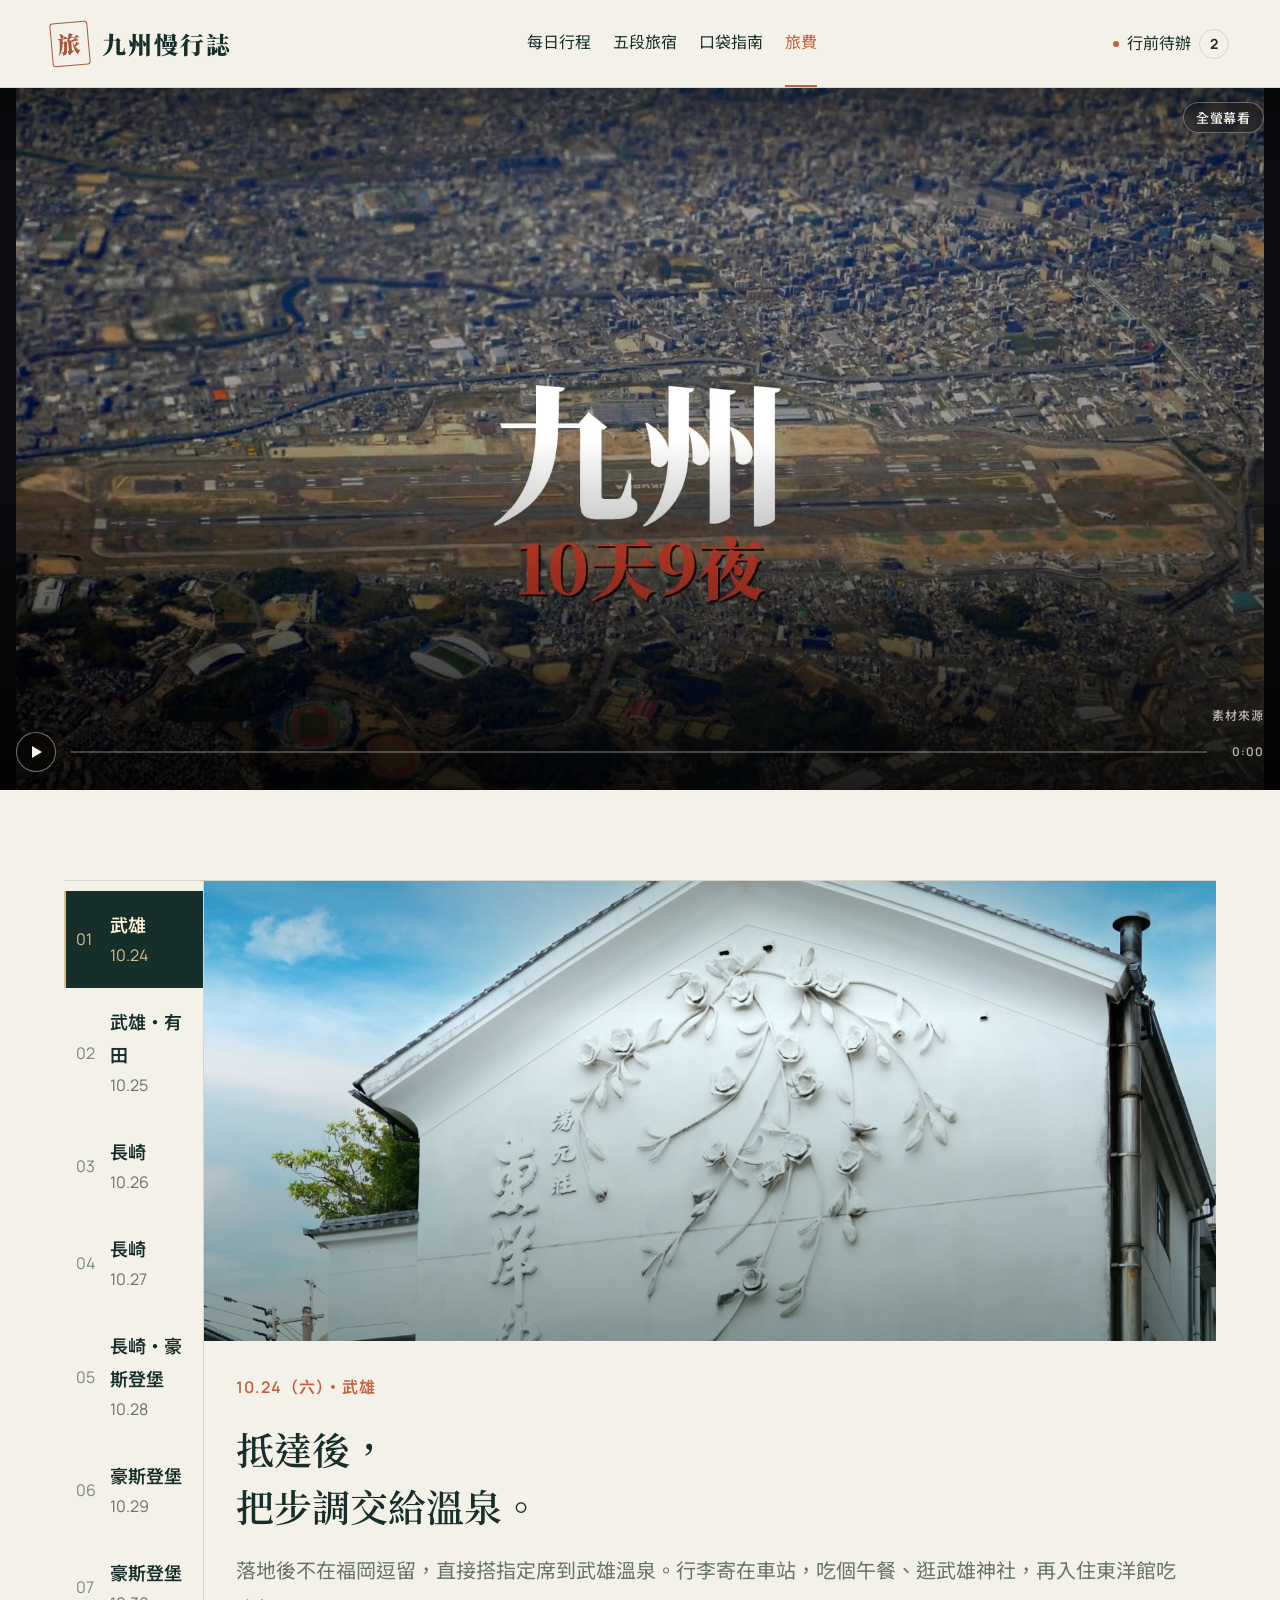
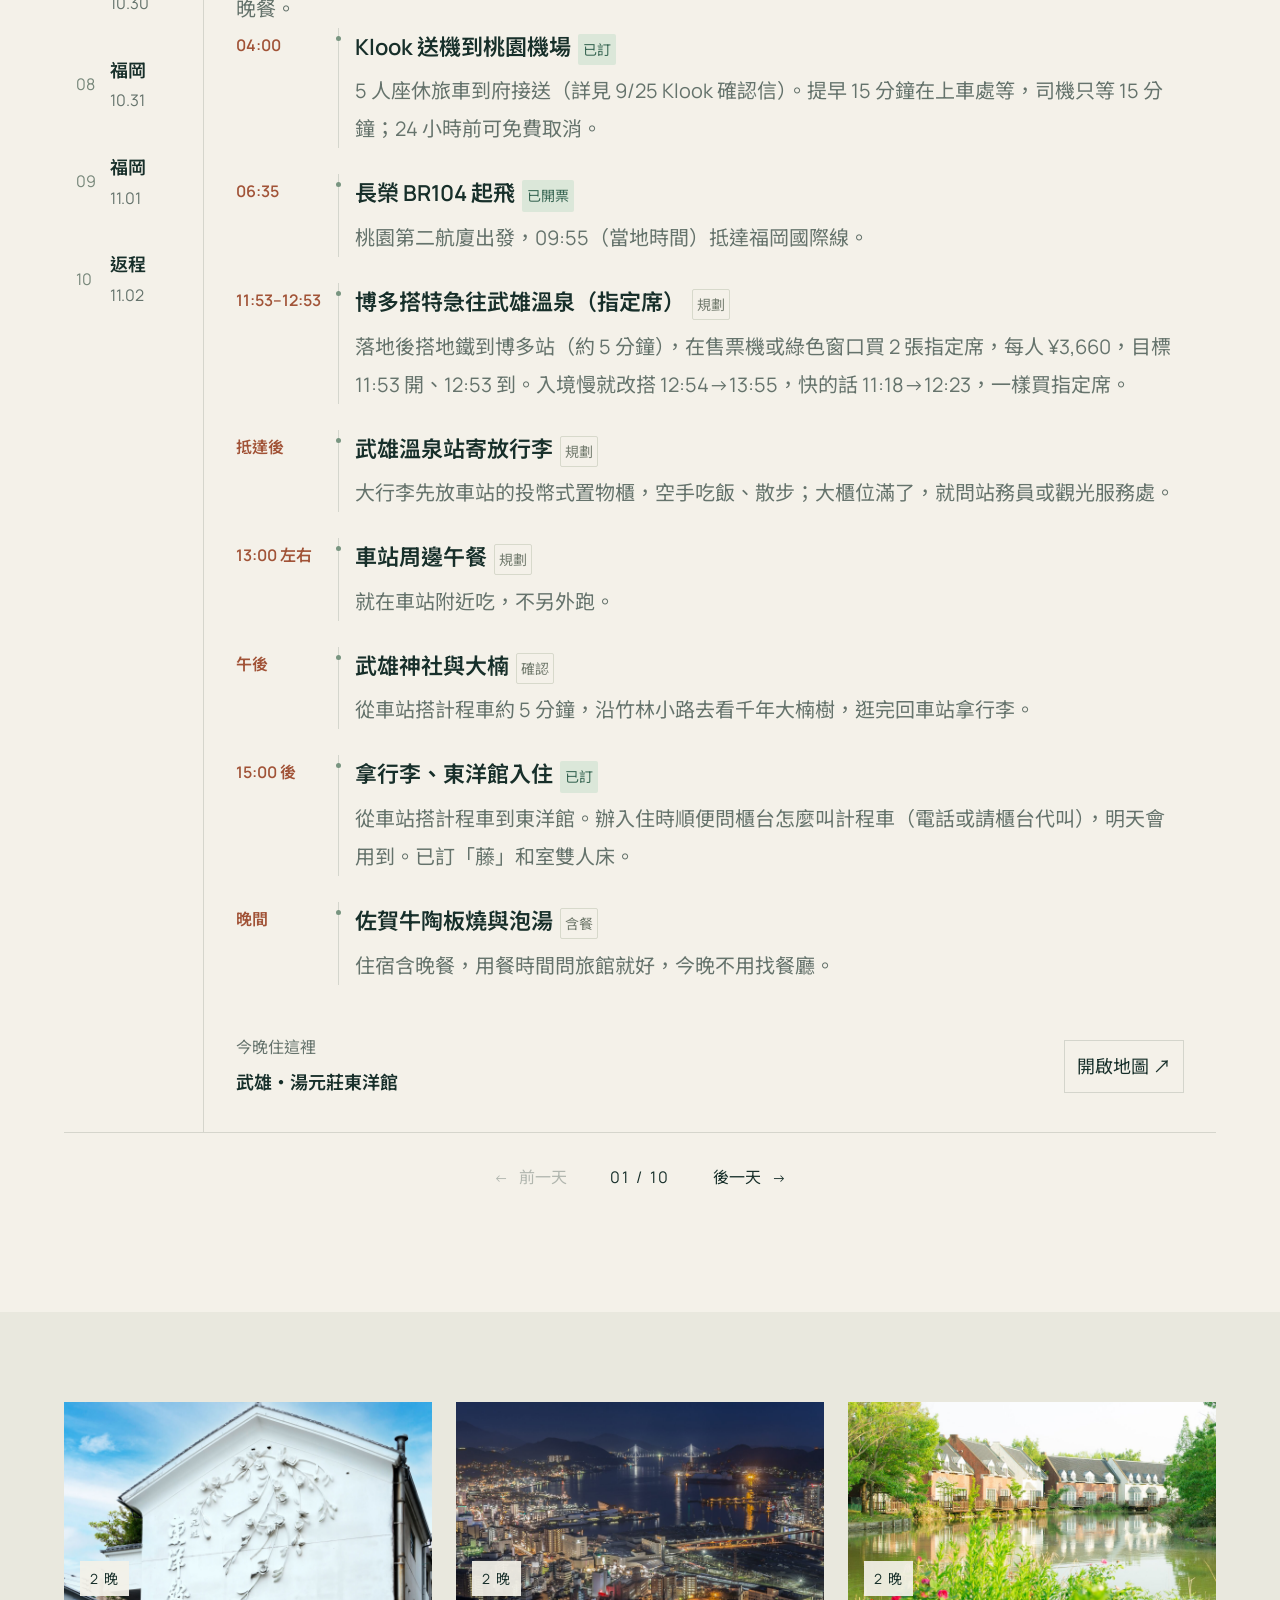
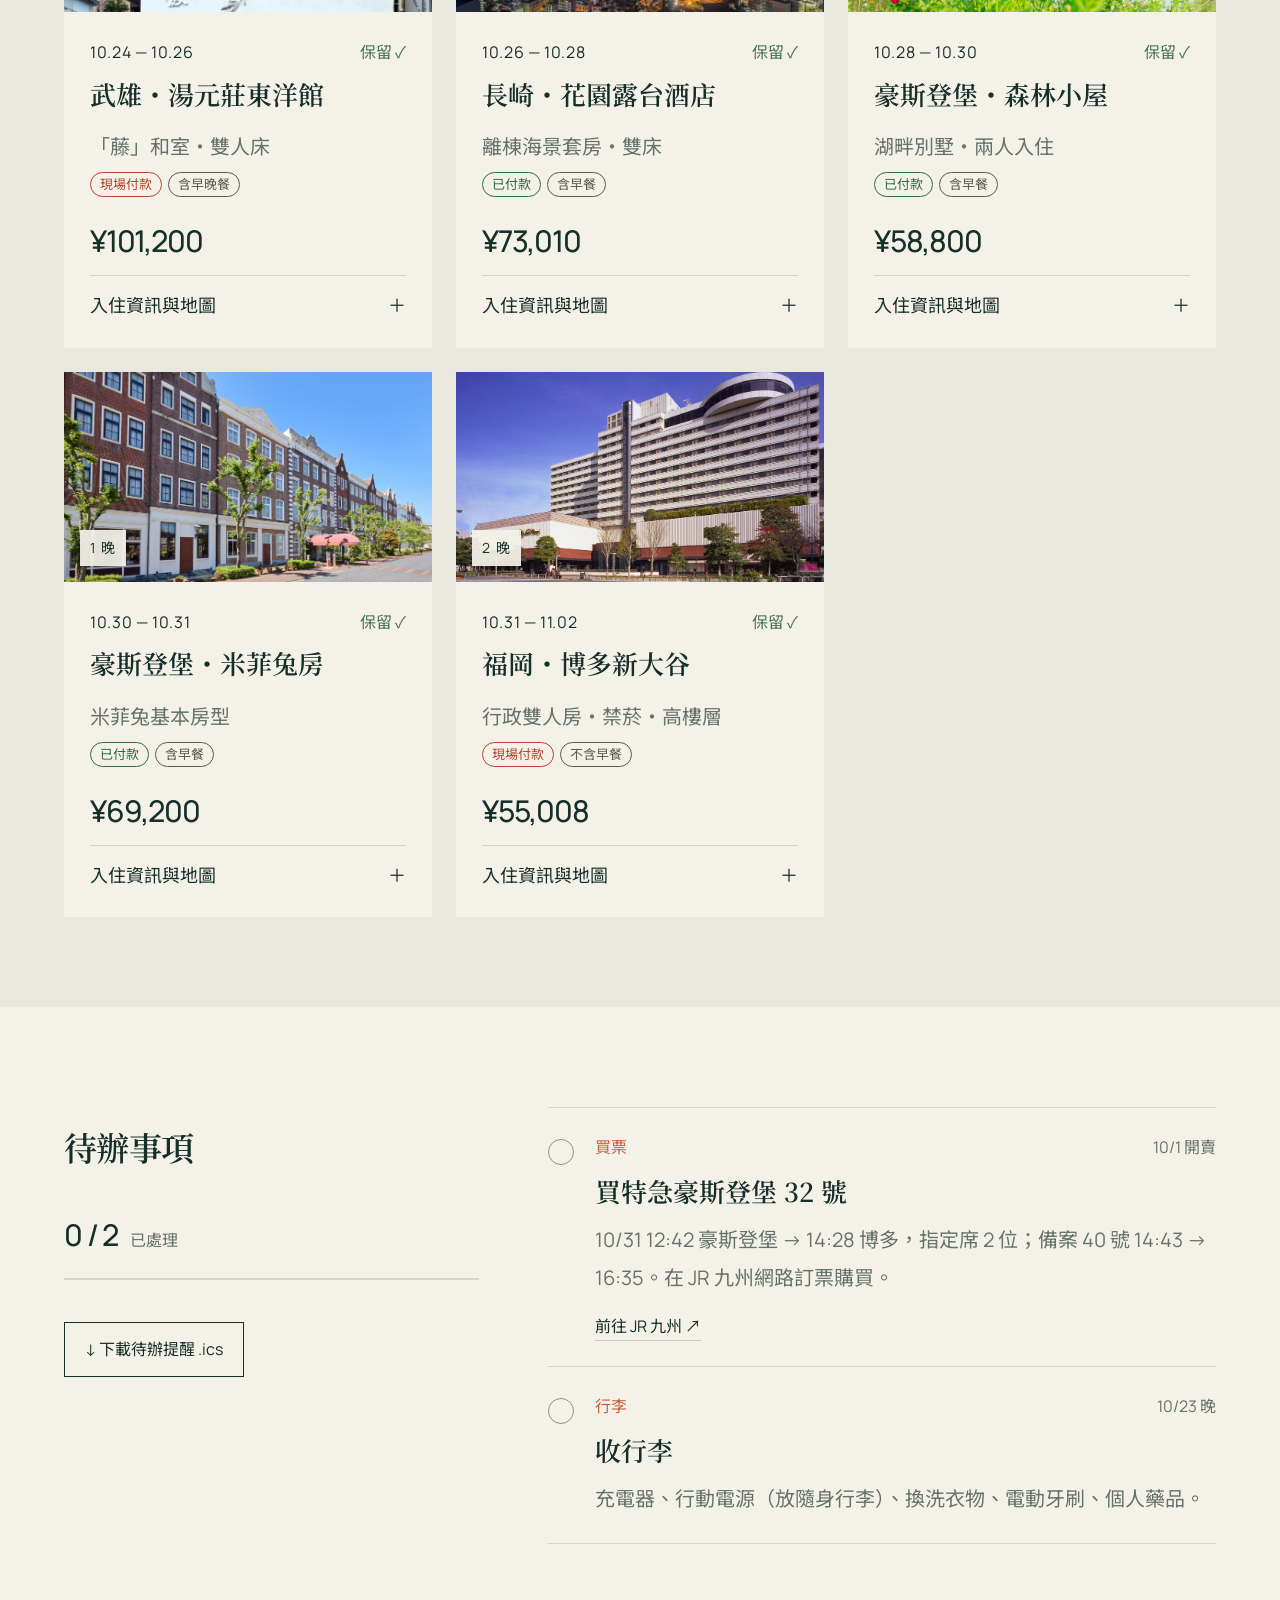
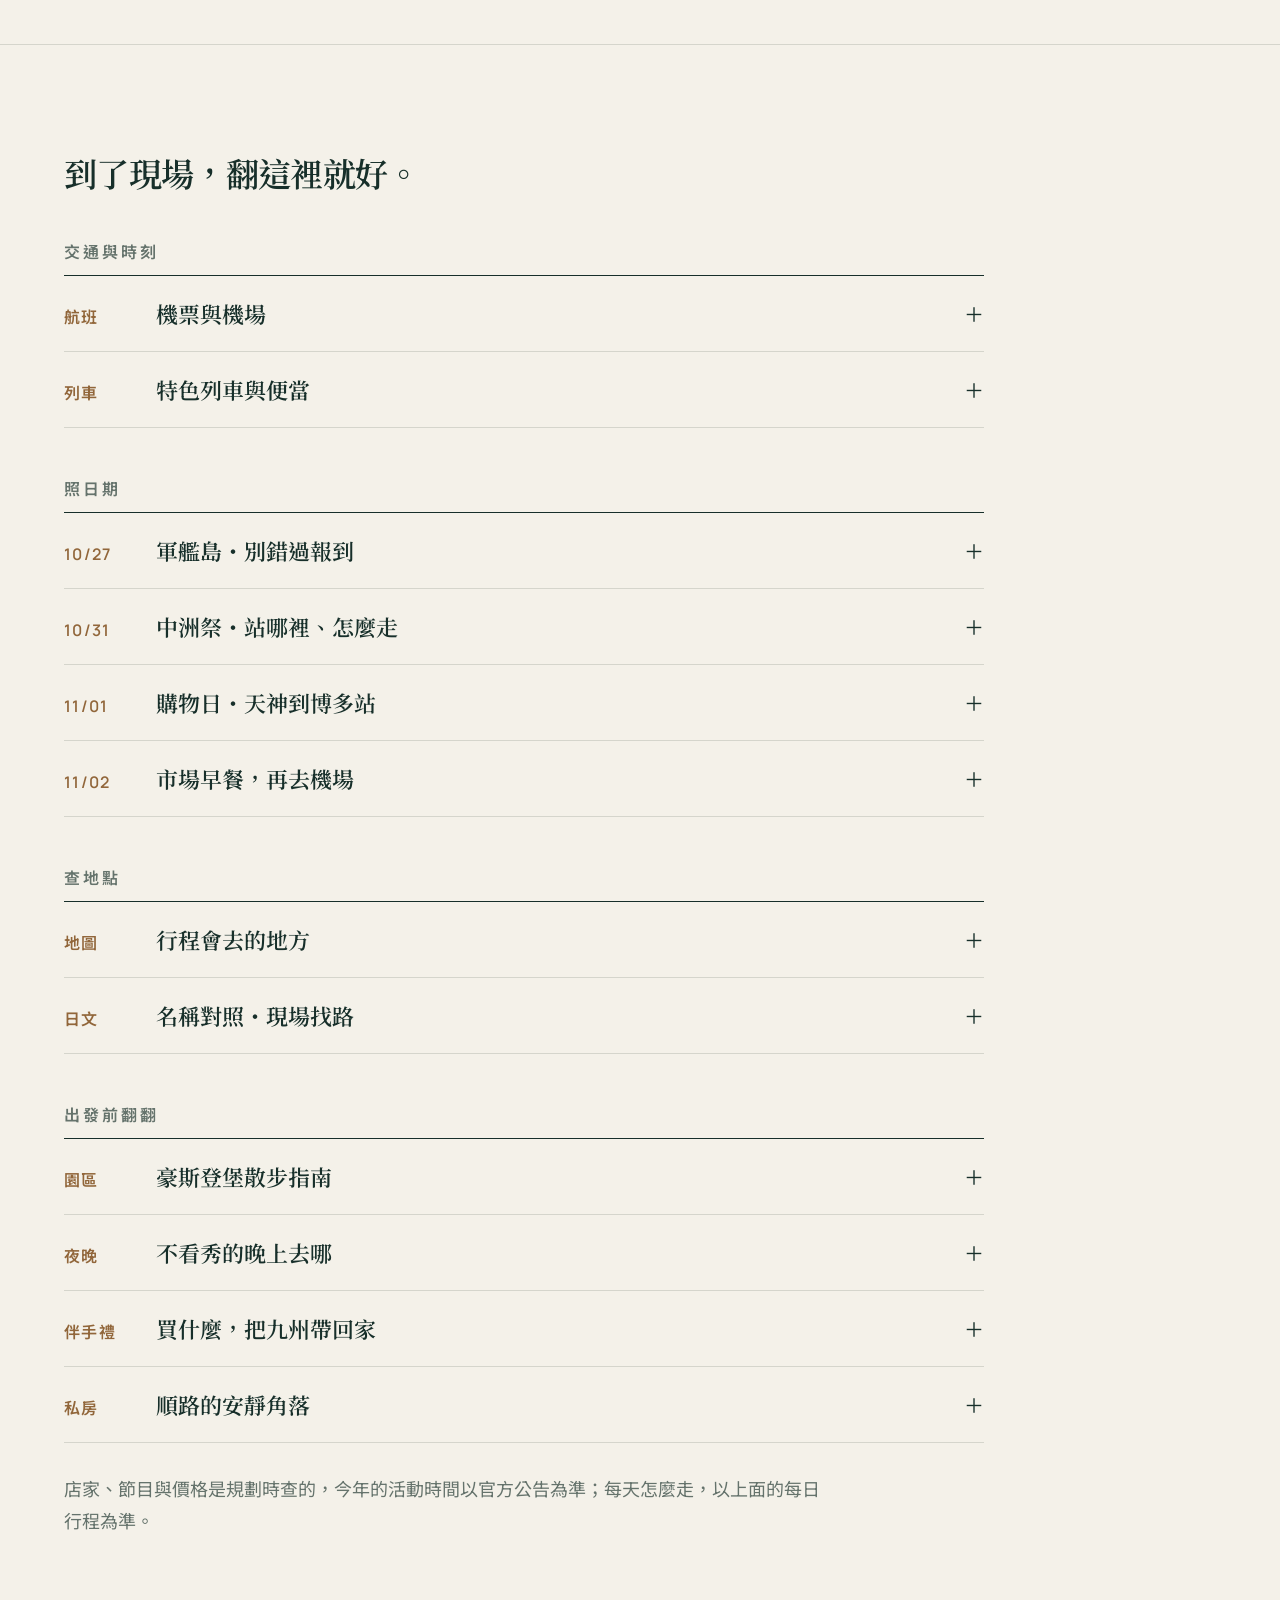
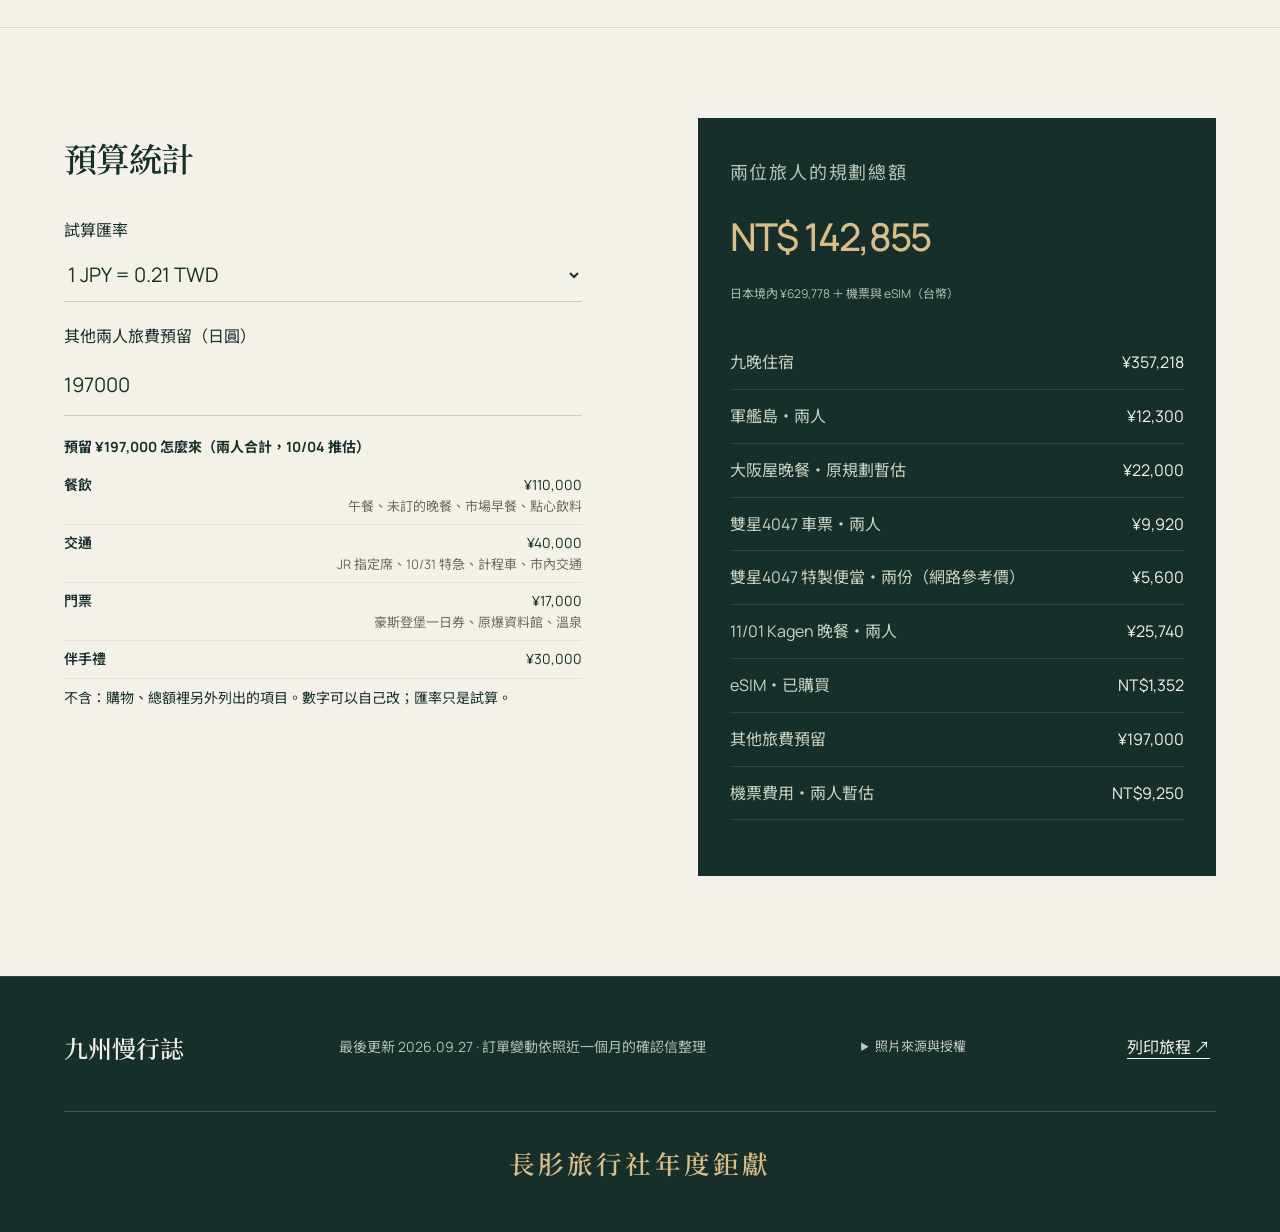
==== commit 53bc0602: "頁尾照片來源改成可收合 Co-Authored-By: Claude Opus 5.5 <noreply@anthropic.com> Claude-Session: https://claude.a" ====
--- a/2026fukuoka/index.html
+++ b/2026fukuoka/index.html
@@ -215,7 +215,7 @@
 </section>
 <section class="budget-section" id="budget" aria-labelledby="budget-title"><div><h2 id="budget-title">預算統計</h2><div class="budget-controls"><label>試算匯率 <select id="budget-rate"><option value=".20">1 JPY = 0.20 TWD</option><option value=".21" selected>1 JPY = 0.21 TWD</option><option value=".22">1 JPY = 0.22 TWD</option></select></label><label>其他兩人旅費預留（日圓）<input id="extra-budget" type="number" min="0" max="2000000" step="1000" value="197000"></label><div class="budget-note"><p><b>預留 ¥197,000 怎麼來（兩人合計，10/04 推估）</b></p><dl><div><dt>餐飲</dt><dd>¥110,000<small>午餐、未訂的晚餐、市場早餐、點心飲料</small></dd></div><div><dt>交通</dt><dd>¥40,000<small>JR 指定席、10/31 特急、計程車、市內交通</small></dd></div><div><dt>門票</dt><dd>¥17,000<small>豪斯登堡一日券、原爆資料館、溫泉</small></dd></div><div><dt>伴手禮</dt><dd>¥30,000</dd></div></dl><p>不含：購物、總額裡另外列出的項目。數字可以自己改；匯率只是試算。</p></div></div></div><div class="budget-card"><span>兩位旅人的規劃總額</span><strong id="budget-total"></strong><p id="budget-jpy"></p><dl><div><dt>九晚住宿</dt><dd>¥357,218</dd></div><div><dt>軍艦島・兩人</dt><dd>¥12,300</dd></div><div><dt>大阪屋晚餐・原規劃暫估</dt><dd>¥22,000</dd></div><div><dt>雙星4047 車票・兩人</dt><dd>¥9,920</dd></div><div><dt>雙星4047 特製便當・兩份（網路參考價）</dt><dd>¥5,600</dd></div><div><dt>11/01 Kagen 晚餐・兩人</dt><dd>¥25,740</dd></div><div><dt>eSIM・已購買</dt><dd>NT$1,352</dd></div><div><dt>其他旅費預留</dt><dd id="extra-value"></dd></div><div><dt>機票費用・兩人暫估</dt><dd>NT$9,250</dd></div></dl></div></section>
 </main>
-<footer><a class="footer-brand" href="#home">九州慢行誌</a><p>最後更新 2026.09.27 · 訂單變動依照近一個月的確認信整理<br>武雄照片：<a href="https://takeo-toyokan.jp/" target="_blank" rel="noopener noreferrer">東洋館官方</a> · 新大谷照片：<a href="https://www.kys-newotani.co.jp/hakata/" target="_blank" rel="noopener noreferrer">飯店官方</a> · 米菲兔房、森林小屋、阿姆斯特丹飯店與燈光秀照片：<a href="https://www.huistenbosch.co.jp/hotels/am/" target="_blank" rel="noopener noreferrer">豪斯登堡官方</a>（Miffy © Mercis bv） · 天神街景：<a href="https://www.japan.travel/en/spot/2172/" target="_blank" rel="noopener noreferrer">日本國家旅遊局</a> · 中洲祭照片：<a href="https://www.fukuoka-now.com/" target="_blank" rel="noopener noreferrer">Fukuoka Now</a><br>其餘照片來自 Wikimedia Commons，依各自授權使用：<a href="https://commons.wikimedia.org/wiki/File:Aerial_view_of_Fukuoka_Island_City.jpg" target="_blank" rel="noopener noreferrer">片頭空拍福岡</a> ブルーノ・プラス（CC BY-SA 4.0） · <a href="https://commons.wikimedia.org/wiki/File:Night_cityscape_in_Nagasaki_-_view_from_near_the_mouth_of_Urakami_River_(2016-04-09_by_Eiji_Kikuta_@Pixabay_1342591).jpg" target="_blank" rel="noopener noreferrer">長崎夜景</a> Eiji Kikuta（CC0） · <a href="https://commons.wikimedia.org/wiki/File:Hashima,_Nagasaki,_Japan,_20240814_1421_3380.jpg" target="_blank" rel="noopener noreferrer">軍艦島</a> Jakub Hałun（CC BY 4.0） · <a href="https://commons.wikimedia.org/wiki/File:Windmill_in_Huis_Ten_Bosch_20140118.JPG" target="_blank" rel="noopener noreferrer">風車</a> そらみみ（CC BY-SA 3.0） · <a href="https://commons.wikimedia.org/wiki/File:Huis_ten_Bosch_river_view_-_panoramio.jpg" target="_blank" rel="noopener noreferrer">園區水岸</a> Masoud Akbari（CC BY-SA 3.0） · <a href="https://commons.wikimedia.org/wiki/File:%E7%A6%8F%E5%A4%AA%E9%83%8E_(50040253797).jpg" target="_blank" rel="noopener noreferrer">明太子店</a> whity（CC BY 2.0） · <a href="https://commons.wikimedia.org/wiki/File:Arita_Akaemachi_potteries_and_porcelain_stores_street_02.JPG" target="_blank" rel="noopener noreferrer">有田老街</a> Pekachu（CC BY-SA 4.0） · <a href="https://commons.wikimedia.org/wiki/File:Yanagibashi_Rengo_Ichiba_by_LWY_in_Fukuoka.jpg" target="_blank" rel="noopener noreferrer">柳橋市場</a> LWY（CC BY 2.0） · <a href="https://commons.wikimedia.org/wiki/File:Boeing_777_JA8983_takeoff_at_Fukuoka_Airport_Feb_2012.jpg" target="_blank" rel="noopener noreferrer">片尾起飛</a> redlegsfan21（CC BY-SA 2.0）</p><button id="print-trip" class="text-button">列印旅程 ↗</button><p class="couple-signature">長肜旅行社年度鉅獻</p></footer>
+<footer><a class="footer-brand" href="#home">九州慢行誌</a><p>最後更新 2026.09.27 · 訂單變動依照近一個月的確認信整理</p><details class="credits"><summary>照片來源與授權</summary><p>武雄照片：<a href="https://takeo-toyokan.jp/" target="_blank" rel="noopener noreferrer">東洋館官方</a> · 新大谷照片：<a href="https://www.kys-newotani.co.jp/hakata/" target="_blank" rel="noopener noreferrer">飯店官方</a> · 米菲兔房、森林小屋、阿姆斯特丹飯店與燈光秀照片：<a href="https://www.huistenbosch.co.jp/hotels/am/" target="_blank" rel="noopener noreferrer">豪斯登堡官方</a>（Miffy © Mercis bv） · 天神街景：<a href="https://www.japan.travel/en/spot/2172/" target="_blank" rel="noopener noreferrer">日本國家旅遊局</a> · 中洲祭照片：<a href="https://www.fukuoka-now.com/" target="_blank" rel="noopener noreferrer">Fukuoka Now</a><br>其餘照片來自 Wikimedia Commons，依各自授權使用：<a href="https://commons.wikimedia.org/wiki/File:Aerial_view_of_Fukuoka_Island_City.jpg" target="_blank" rel="noopener noreferrer">片頭空拍福岡</a> ブルーノ・プラス（CC BY-SA 4.0） · <a href="https://commons.wikimedia.org/wiki/File:Night_cityscape_in_Nagasaki_-_view_from_near_the_mouth_of_Urakami_River_(2016-04-09_by_Eiji_Kikuta_@Pixabay_1342591).jpg" target="_blank" rel="noopener noreferrer">長崎夜景</a> Eiji Kikuta（CC0） · <a href="https://commons.wikimedia.org/wiki/File:Hashima,_Nagasaki,_Japan,_20240814_1421_3380.jpg" target="_blank" rel="noopener noreferrer">軍艦島</a> Jakub Hałun（CC BY 4.0） · <a href="https://commons.wikimedia.org/wiki/File:Windmill_in_Huis_Ten_Bosch_20140118.JPG" target="_blank" rel="noopener noreferrer">風車</a> そらみみ（CC BY-SA 3.0） · <a href="https://commons.wikimedia.org/wiki/File:Huis_ten_Bosch_river_view_-_panoramio.jpg" target="_blank" rel="noopener noreferrer">園區水岸</a> Masoud Akbari（CC BY-SA 3.0） · <a href="https://commons.wikimedia.org/wiki/File:%E7%A6%8F%E5%A4%AA%E9%83%8E_(50040253797).jpg" target="_blank" rel="noopener noreferrer">明太子店</a> whity（CC BY 2.0） · <a href="https://commons.wikimedia.org/wiki/File:Arita_Akaemachi_potteries_and_porcelain_stores_street_02.JPG" target="_blank" rel="noopener noreferrer">有田老街</a> Pekachu（CC BY-SA 4.0） · <a href="https://commons.wikimedia.org/wiki/File:Yanagibashi_Rengo_Ichiba_by_LWY_in_Fukuoka.jpg" target="_blank" rel="noopener noreferrer">柳橋市場</a> LWY（CC BY 2.0） · <a href="https://commons.wikimedia.org/wiki/File:Boeing_777_JA8983_takeoff_at_Fukuoka_Airport_Feb_2012.jpg" target="_blank" rel="noopener noreferrer">片尾起飛</a> redlegsfan21（CC BY-SA 2.0）</p></details><button id="print-trip" class="text-button">列印旅程 ↗</button><p class="couple-signature">長肜旅行社年度鉅獻</p></footer>
 <nav class="mobile-nav" aria-label="手機快速導覽"><a href="#journey">日程</a><a href="#stays">旅宿</a><a href="#tasks">待辦 <span id="mobile-count">2</span></a><a href="#guide">指南</a></nav><div class="toast" id="toast" role="status"></div>
 <dialog class="htb-dialog" id="htb-dialog" aria-label="豪斯登堡詳細攻略">
 <div class="htb-bar"><span>豪斯登堡・詳細攻略</span><button type="button" class="htb-close" data-close aria-label="關閉">✕ 關閉</button></div>
--- a/2026fukuoka/journal.css
+++ b/2026fukuoka/journal.css
@@ -23,13 +23,13 @@
 }
 :root{--paper:#f4f1e9;--ink:#172f2a;--muted:#65736c;--line:#233b2c26;--orange:#c4613e;--gold:#d9be87;--serif:'Noto Serif TC',serif;--sans:'Manrope','Noto Sans TC',sans-serif;--radius:3px}
 *{box-sizing:border-box}html{scroll-behavior:smooth;scroll-padding-top:95px}body{margin:0;background:var(--paper);color:var(--ink);font-family:var(--sans);font-size:15px;line-height:1.8;-webkit-font-smoothing:antialiased}button,input,select{font:inherit}button,a,input,select{-webkit-tap-highlight-color:transparent}a{color:inherit}button,a{touch-action:manipulation}button{cursor:pointer}button:disabled{cursor:default;opacity:.3}button:focus-visible,a:focus-visible,input:focus-visible,select:focus-visible,summary:focus-visible{outline:3px solid var(--orange);outline-offset:5px}::selection{background:var(--gold);color:var(--ink)}img{display:block;width:100%;object-fit:cover}figure,p,h1,h2,h3,h4{margin:0}a{text-decoration:none}button{color:inherit}button,a,summary{transition:background .22s,color .22s,border-color .22s,transform .22s}section[id],article[id]{scroll-margin-top:96px}[hidden]{display:none!important}.skip-link{position:fixed;top:-100px;left:16px;background:white;padding:14px;z-index:200}.skip-link:focus{top:10px}.eyebrow{font-size:12px;font-weight:700;letter-spacing:.19em;line-height:1.6;text-transform:uppercase;color:var(--muted)}
-.topbar{position:sticky;top:0;z-index:50;display:flex;align-items:center;justify-content:space-between;height:88px;padding:0 max(4vw,24px);border-bottom:1px solid var(--line);background:#f4f1e9f2;backdrop-filter:blur(20px)}.brand{display:flex;align-items:center;gap:13px;font-family:var(--serif);font-weight:900;font-size:18px;letter-spacing:.08em}.brand-seal{display:grid;place-items:center;width:38px;height:44px;border:1px solid #a85839;color:#a85839;font-size:23px;transform:rotate(-5deg);border-radius:3px}.brand small{display:block;font:8px var(--sans);letter-spacing:.23em;margin-top:3px}.topbar nav{display:flex;gap:32px;height:100%;align-items:center}.topbar nav a{font-size:13px;height:100%;display:flex;align-items:center;border-bottom:2px solid transparent}.topbar nav a:hover,.topbar nav a[aria-current]{border-color:var(--orange);color:var(--orange)}.todo-trigger{display:flex;align-items:center;gap:8px;font-size:13px}.todo-trigger b{display:grid;place-items:center;border:1px solid var(--line);border-radius:50%;width:24px;height:24px;font-size:12px}.status-dot{width:6px;height:6px;border-radius:50%;background:var(--orange)}
-.cover{display:grid;grid-template-columns:45% 55%;min-height:min(760px,calc(100svh - 88px));max-width:1600px;margin:auto}.cover-copy{padding:76px 40px 38px max(5vw,32px);display:flex;flex-direction:column;align-items:flex-start}.cover h1{font:600 clamp(44px,4.4vw,74px)/1.5 var(--serif);letter-spacing:-.06em;margin:26px 0 20px;white-space:nowrap}.cover h1 span{color:#a95537}.cover-intro{font-size:13px;line-height:2.1;color:var(--muted)}.round-link{display:flex;align-items:center;gap:18px;margin-top:34px;font-size:13px}.circle-arrow{width:48px;height:48px;border:1px solid var(--ink);border-radius:50%;display:grid;place-items:center;font-size:24px;transition:transform .25s,background .25s}.round-link:hover .circle-arrow{background:var(--ink);color:var(--paper);transform:rotate(45deg)}.cover-meta{display:flex;gap:28px;padding-top:40px;margin-top:auto;font-size:12px;letter-spacing:.1em}.cover-photo{position:relative;overflow:hidden;min-height:100%;background:#514d3e}.cover-photo>img{height:100%;position:absolute;inset:0;object-position:50%;animation:coverIn 1.2s ease-out both}.cover-photo::after{content:'';position:absolute;inset:50% 0 0;background:linear-gradient(transparent,#121f1980);pointer-events:none}.cover-photo figcaption{position:absolute;bottom:30px;left:32px;right:32px;z-index:1;display:flex;justify-content:space-between;color:white;font-size:12px;letter-spacing:.12em}.photo-stamp{position:absolute;right:30px;top:40px;padding:17px 12px;border:1px solid #fffcdf88;color:#fffce6;font:16px/1.7 var(--serif);background:#233c291a;backdrop-filter:blur(4px)}.route-ribbon{background:var(--ink);color:#f4f0dd;display:flex;gap:30px;justify-content:center;align-items:center;padding:24px;min-height:88px}.route-ribbon>span{font-size:12px;letter-spacing:.2em;color:#adc0b4;margin-right:20px}.route-ribbon a{font-family:var(--serif);font-size:16px}.route-ribbon a:hover{color:var(--gold)}.route-ribbon small{font:10px var(--sans);color:#b8c4b9;margin-left:10px}.route-ribbon i{font-style:normal;color:#a3b2a4;font-size:14px}
+.topbar{position:sticky;top:0;z-index:50;display:flex;align-items:center;justify-content:space-between;height:88px;padding:0 max(4vw,24px);border-bottom:1px solid var(--line);background:#f4f1e9f2;backdrop-filter:blur(20px)}.brand{display:flex;align-items:center;gap:13px;font-family:var(--serif);font-weight:900;font-size:18px;letter-spacing:.08em}.brand-seal{display:grid;place-items:center;width:38px;height:44px;border:1px solid #a85839;color:#a85839;font-size:23px;transform:rotate(-5deg);border-radius:3px}.brand small{display:block;font:12px var(--sans);letter-spacing:.23em;margin-top:3px}.topbar nav{display:flex;gap:32px;height:100%;align-items:center}.topbar nav a{font-size:13px;height:100%;display:flex;align-items:center;border-bottom:2px solid transparent}.topbar nav a:hover,.topbar nav a[aria-current]{border-color:var(--orange);color:var(--orange)}.todo-trigger{display:flex;align-items:center;gap:8px;font-size:13px}.todo-trigger b{display:grid;place-items:center;border:1px solid var(--line);border-radius:50%;width:24px;height:24px;font-size:12px}.status-dot{width:6px;height:6px;border-radius:50%;background:var(--orange)}
+.cover{display:grid;grid-template-columns:45% 55%;min-height:min(760px,calc(100svh - 88px));max-width:1600px;margin:auto}.cover-copy{padding:76px 40px 38px max(5vw,32px);display:flex;flex-direction:column;align-items:flex-start}.cover h1{font:600 clamp(44px,4.4vw,74px)/1.5 var(--serif);letter-spacing:-.06em;margin:26px 0 20px;white-space:nowrap}.cover h1 span{color:#a95537}.cover-intro{font-size:13px;line-height:2.1;color:var(--muted)}.round-link{display:flex;align-items:center;gap:18px;margin-top:34px;font-size:13px}.circle-arrow{width:48px;height:48px;border:1px solid var(--ink);border-radius:50%;display:grid;place-items:center;font-size:24px;transition:transform .25s,background .25s}.round-link:hover .circle-arrow{background:var(--ink);color:var(--paper);transform:rotate(45deg)}.cover-meta{display:flex;gap:28px;padding-top:40px;margin-top:auto;font-size:12px;letter-spacing:.1em}.cover-photo{position:relative;overflow:hidden;min-height:100%;background:#514d3e}.cover-photo>img{height:100%;position:absolute;inset:0;object-position:50%;animation:coverIn 1.2s ease-out both}.cover-photo::after{content:'';position:absolute;inset:50% 0 0;background:linear-gradient(transparent,#121f1980);pointer-events:none}.cover-photo figcaption{position:absolute;bottom:30px;left:32px;right:32px;z-index:1;display:flex;justify-content:space-between;color:white;font-size:12px;letter-spacing:.12em}.photo-stamp{position:absolute;right:30px;top:40px;padding:17px 12px;border:1px solid #fffcdf88;color:#fffce6;font:16px/1.7 var(--serif);background:#233c291a;backdrop-filter:blur(4px)}.route-ribbon{background:var(--ink);color:#f4f0dd;display:flex;gap:30px;justify-content:center;align-items:center;padding:24px;min-height:88px}.route-ribbon>span{font-size:12px;letter-spacing:.2em;color:#adc0b4;margin-right:20px}.route-ribbon a{font-family:var(--serif);font-size:16px}.route-ribbon a:hover{color:var(--gold)}.route-ribbon small{font:12px var(--sans);color:#b8c4b9;margin-left:10px}.route-ribbon i{font-style:normal;color:#a3b2a4;font-size:14px}
 .journal-section,.stays-section,.task-section,.budget-section{max-width:1440px;margin:auto;padding:90px max(5vw,32px)}.section-heading{display:flex;justify-content:space-between;align-items:end;gap:30px;margin-bottom:38px}.section-heading h2,h2{font:600 clamp(28px,2.6vw,40px)/1.6 var(--serif);letter-spacing:-.02em}.section-heading h2{margin-top:12px}.section-heading>p{font-size:13px;color:var(--muted);line-height:1.9}.journey-shell{display:grid;grid-template-columns:106px 1fr;border-block:1px solid var(--line)}.day-rail{border-right:1px solid var(--line);padding:10px 0;display:flex;flex-direction:column}.day-rail a{display:grid;grid-template-columns:25px 1fr;gap:0 8px;padding:14px 11px;border-left:2px solid transparent;min-height:65px}.day-rail a span{grid-row:1/3;align-self:center;color:#77877a;font-size:13px}.day-rail b{font-size:13px;font-weight:600}.day-rail small{font-size:12px;color:var(--muted)}.day-rail a:hover{background:#e8e7dc}.day-rail a[aria-current]{background:var(--ink);color:#fff3d7;border-left-color:var(--gold)}.day-rail a[aria-current] small,.day-rail a[aria-current] span{color:#d6c293}.day-stage{min-width:0}.day-page{display:grid;grid-template-columns:42% 58%;animation:pageIn .35s ease both}.day-photo{position:relative;overflow:hidden;align-self:stretch;background:#d8d7c8;min-height:600px}.day-photo img{height:100%;position:absolute;inset:0;object-position:center}.day-photo::after{content:'';position:absolute;inset:0;background:linear-gradient(180deg,#132d2030,transparent 30%,#0b201975)}.day-photo figcaption{position:absolute;bottom:24px;left:24px;right:24px;z-index:1;display:flex;justify-content:space-between;color:white;font-size:12px;letter-spacing:.08em}.day-big{position:absolute;top:14px;left:24px;font:400 clamp(64px,7vw,112px)/1.3 var(--sans);color:#fff6e5;z-index:1;letter-spacing:-.07em}.day-copy{padding:30px 30px 24px;min-width:0}.day-label{display:flex;justify-content:space-between;font-size:12px;font-weight:600;color:var(--muted);letter-spacing:.06em}.day-label span:first-child{color:var(--orange)}.day-copy h3{font:600 clamp(25px,2.3vw,34px)/1.5 var(--serif);margin:18px 0}.day-intro{font-size:13px;color:var(--muted);line-height:1.9}.route-note{margin:18px 0 20px;display:flex;gap:12px;font-size:12px;padding:12px 0;border-block:1px solid var(--line);color:#50665b}.route-note span{font-size:18px}.timeline{padding:0;list-style:none;margin:0}.timeline li{display:grid;grid-template-columns:65px 1fr;gap:12px;padding:0 0 20px;position:relative}.timeline time{font-size:12px;padding-top:3px;color:#a15337;font-weight:600}.timeline li>div{border-left:1px solid var(--line);padding-left:16px;position:relative}.timeline li>div::before{content:'';width:5px;height:5px;border-radius:50%;background:#789580;position:absolute;left:-3px;top:8px}.timeline h4{font-size:13px;font-weight:600;line-height:1.8}.timeline p{font-size:13px;line-height:1.9;color:var(--muted);margin-top:5px}.badge{font-size:12px;font-weight:400;color:#727b6e;border:1px solid #6c7e5e35;border-radius:2px;padding:2px 4px;margin-left:7px;white-space:nowrap;display:inline-block}.badge.confirmed{color:#356451;background:#dbe7d9;border-color:transparent}.day-note{font-size:12px;background:#e9e9dd;padding:13px 15px;color:#506050;line-height:1.9;border-left:2px solid #809674}.day-note.attention{background:#f0e3d4;border-color:var(--orange);color:#855438}.day-note a{text-decoration:underline;text-underline-offset:3px}.day-bottom{display:flex;gap:15px;align-items:center;justify-content:space-between;padding-top:22px}.sleep-link small{display:block;font-size:12px;color:var(--muted);margin-bottom:3px}.sleep-link strong{font-size:13px;font-weight:600}.map-link{font-size:12px;white-space:nowrap;padding:9px 12px;border:1px solid var(--line)}.map-link:hover{background:var(--ink);color:white}.journey-controls{display:flex;align-items:center;justify-content:center;gap:25px;padding:20px 0}.journey-controls button{border:0;background:none;font-size:14px;padding:10px}.journey-controls button span{font-size:12px;padding:0 8px}.journey-controls>span{font-size:12px;letter-spacing:.15em}.journey-controls .text-button{font-size:12px;margin-left:auto}.text-button{border:0;background:none;font-size:13px;text-decoration:underline;text-underline-offset:5px}#all-days-panel{display:grid;grid-template-columns:repeat(5,1fr);gap:1px;background:var(--line);border:1px solid var(--line);margin-top:10px}#all-days-panel>a{background:var(--paper);padding:20px;position:relative}#all-days-panel>a:hover{background:#e6e6d8}#all-days-panel b{font-size:13px}#all-days-panel span{font-size:12px;margin-left:10px}#all-days-panel p{font-family:var(--serif);font-size:13px;margin:12px 0}#all-days-panel small{font-size:12px;color:var(--muted)}#all-days-panel i{position:absolute;top:16px;right:12px;font-style:normal;font-size:12px}
 .stays-section{background:#e9e8de;max-width:none}.stays-section>.section-heading,.hotel-grid,.stays-section>.fine-print{max-width:1280px;margin-inline:auto}.hotel-grid{display:grid;grid-template-columns:repeat(3,minmax(0,1fr));gap:24px}.hotel-card{background:var(--paper);min-width:0;transition:transform .25s,box-shadow .25s;scroll-margin-top:100px}.hotel-card:hover{transform:translateY(-4px);box-shadow:0 16px 30px #152e2310}.hotel-card figure{position:relative;height:210px;overflow:hidden}.hotel-card img{height:100%;transition:transform .6s}.hotel-card:hover img{transform:scale(1.035)}.hotel-card figure>span{position:absolute;left:16px;bottom:16px;background:#f4f1e9ed;padding:5px 10px;font-size:12px;letter-spacing:.1em}.hotel-info{padding:23px}.hotel-top{display:flex;justify-content:space-between;gap:12px;font-size:12px}.hotel-top small{font-size:12px;letter-spacing:.04em}.hotel-top span{color:#46715a;font-size:12px}.hotel-en{font-size:12px;letter-spacing:.13em;color:var(--muted);margin-top:22px}.hotel-info h3{font:600 20px/1.7 var(--serif);margin:5px 0 12px}.hotel-info>p:not(.hotel-en){font-size:13px;color:var(--muted);line-height:1.9}.hotel-price{display:flex;justify-content:space-between;align-items:center;gap:12px;margin:23px 0 14px}.hotel-price strong{font:500 22px var(--sans);letter-spacing:-.04em}.hotel-price span{font-size:12px;color:var(--muted)}.hotel-info details{border-top:1px solid var(--line);padding-top:13px;font-size:12px}.hotel-info summary{display:flex;justify-content:space-between;cursor:pointer}.hotel-info details p{margin:14px 0;color:var(--muted)}.hotel-info details a{display:inline-block;margin-right:16px;text-decoration:underline;text-underline-offset:4px}.fine-print{font-size:12px;color:var(--muted);line-height:1.9}.stays-section>.fine-print{margin-top:22px}
 .task-section{display:grid;grid-template-columns:36% 1fr;gap:8%;padding-block:100px}.task-intro h2{margin-top:14px}.task-intro>p:not(.eyebrow){margin-top:20px;font-size:13px;color:var(--muted)}.task-intro>.fine-print{font-size:12px!important}.task-intro{align-self:start;position:sticky;top:120px}.task-progress{margin:34px 0 18px}.task-progress strong{font-size:30px;letter-spacing:-.04em;font-weight:500}.task-progress>span{font-size:12px;margin-left:12px;color:var(--muted)}.progress-track{height:2px;background:var(--line);margin-top:16px}.progress-track span{display:block;width:0;height:100%;background:var(--orange);transition:width .4s}.calendar-button{margin-top:22px;padding:12px 20px;border:1px solid var(--ink);background:none;font-size:13px}.calendar-button:hover{background:var(--ink);color:var(--paper)}.task-item{display:grid;grid-template-columns:30px 1fr;gap:17px;border-top:1px solid var(--line);padding:25px 0}.task-item:last-child{border-bottom:1px solid var(--line)}.check-wrap{position:relative;height:28px;margin-top:6px;cursor:pointer}.check-wrap input{position:absolute;width:26px;height:26px;margin:0;opacity:0;cursor:pointer;z-index:2}.check-wrap>span{display:grid;place-items:center;width:26px;height:26px;border:1px solid #8b9683;color:transparent;border-radius:50%;transition:all .2s}.check-wrap input:checked+span{background:var(--ink);color:var(--gold);border-color:var(--ink)}.check-wrap input:focus-visible+span{outline:3px solid var(--orange);outline-offset:4px}.task-meta{display:flex;gap:16px;align-items:center;justify-content:space-between;font-size:12px}.task-meta>span{color:var(--orange);letter-spacing:.03em}.task-meta small{font-size:12px;color:var(--muted)}.task-item h3{font:600 19px var(--serif);margin:10px 0 12px}.task-item p{font-size:13px;color:var(--muted);line-height:1.9}.task-actions{display:flex;gap:20px;flex-wrap:wrap;margin-top:15px}.task-actions a,.task-actions button{font-size:12px;border:0;background:none;padding:0;border-bottom:1px solid #718b6b50}.task-item.done h3{text-decoration:line-through;color:var(--muted)}.task-item.done .task-meta>span{color:#476d59}.task-item.done{background:#e8ebdf60}
-.guide-section{border-top:1px solid var(--line)}.guide{max-width:920px}.guide-sub{font:600 11px var(--sans);letter-spacing:.18em;color:var(--muted);margin:48px 0 0;padding-bottom:12px;border-bottom:1px solid var(--ink)}.guide-sub:first-child{margin-top:0}.guide-note{font-size:13px;color:var(--muted);margin:30px 0 0;max-width:70ch}.guide-detail{border-bottom:1px solid var(--line)}.guide-detail>summary{padding:22px 0;font:600 18px var(--serif);list-style:none;cursor:pointer;display:flex;gap:18px;align-items:baseline}.guide-detail>summary>span{font:600 10px var(--sans);letter-spacing:.08em;color:#91663a;min-width:4.6em;flex:none}.guide-detail>summary>b{margin-left:auto;font:400 20px var(--sans);align-self:center;transition:transform .2s}.guide-detail[open]>summary>b{transform:rotate(45deg)}summary::-webkit-details-marker{display:none}.guide-body{padding:4px 0 36px}.guide-body p{font-size:13px;margin-bottom:16px;color:var(--muted);line-height:1.9;max-width:70ch}.guide-body p b{color:var(--ink)}.guide-body .lede{color:var(--ink)}.guide-body .links{font-size:13px;line-height:2.2}.guide-body .source{font-size:12px;margin-top:26px}.guide-body .sub{font:600 20px var(--serif);color:var(--ink);margin:44px 0 16px}.guide-body .flight-grid{display:grid;grid-template-columns:1fr 1fr;gap:18px;margin-bottom:18px}.guide-body .flight-grid>div{border:1px solid var(--line);padding:20px}.guide-body .flight-grid h4{font:500 26px var(--sans);color:var(--ink);margin:6px 0 10px}.guide-body .flight-grid p{margin:0}.guide-body .place-list{display:grid;gap:18px}.guide-body .place-list>div{display:flex;flex-wrap:wrap;gap:8px;align-items:center}.guide-body .place-list b{flex:0 0 100%;font:600 11px var(--sans);letter-spacing:.1em;color:var(--muted)}.guide-body .place-list a{font-size:13px;text-decoration:none;border:1px solid var(--line);padding:6px 12px;border-radius:999px}.guide-body .place-list a::after{content:" ↗";color:var(--muted)}.guide-body .place-list a:hover{border-color:var(--ink)}.guide-body .cards{display:grid;grid-template-columns:repeat(3,minmax(0,1fr));gap:20px;margin:20px 0}.guide-body .card{padding:20px;border:1px solid var(--line)}.guide-body .card h4{font:600 20px var(--serif);margin:10px 0 2px;color:var(--ink)}.guide-body .card p{margin-bottom:10px}.guide-body .card .role{font-size:12px;letter-spacing:.08em;margin:0}.guide-body .card .jp{font-size:12px}.guide-body .price{color:#91663a}.guide-body small{font-size:12px;display:block}.guide-body .split{display:grid;grid-template-columns:1fr 1fr;gap:30px;align-items:start;margin-bottom:8px}.guide-body figure{margin:0;max-width:600px}.guide-body figure img{width:100%;height:auto}.guide-body figcaption{font-size:12px;color:var(--muted);margin-top:6px}.guide-body .note,.guide-body .free{border-left:2px solid #b1ad8b;padding:15px 20px;margin:18px 0;font-size:13px;background:#eeece2;max-width:none}.guide-body .note.warn{border-left-color:#c0703a}.guide-body .tw{overflow:auto}.guide-body table{border-collapse:collapse;width:100%;font-size:13px}.guide-body td,.guide-body th{padding:12px;border-bottom:1px solid var(--line);text-align:left;vertical-align:top}.guide-body th{font-size:12px;color:var(--muted)}.guide-body tr.pick td{background:#f3ead9}.guide-body a{text-decoration:underline;text-underline-offset:3px}.guide-body .gloss .gr{display:grid;grid-template-columns:1fr 1fr;gap:20px;padding:12px 0;border-bottom:1px solid var(--line);font-size:13px}.guide-body .o{color:var(--muted)}.guide-body .anchor{font-size:13px;margin:8px 0 16px}.guide-body .anchor .a{display:grid;grid-template-columns:3em 1fr;gap:14px;padding:6px 0;border-bottom:1px dashed var(--line)}.guide-body small,.guide-body .source,.guide-body figcaption,.guide-body .card .role,.guide-body .card .jp,.guide-body th,.guide-body .place-list b{font-size:13px}.guide-detail>summary>span{font-size:13px}.guide-sub{font-size:13px}
-.budget-section{display:grid;grid-template-columns:1fr 1fr;gap:10%;border-top:1px solid var(--line);padding-bottom:100px}.budget-section h2{margin:14px 0 24px}.budget-section>div>p:not(.eyebrow){font-size:13px;line-height:1.9;color:var(--muted)}.budget-controls{margin-top:30px}.budget-controls label{display:block;font-size:12px;margin-bottom:20px}.budget-controls input,.budget-controls select{display:block;background:transparent;border:0;border-bottom:1px solid #687d6650;border-radius:0;width:100%;padding:12px 0;font-size:14px;color:var(--ink);margin-top:4px}.budget-controls input:invalid{border-bottom-color:#c03c2c}.budget-card{background:var(--ink);color:var(--paper);padding:36px 32px;align-self:start}.budget-card>span{font-size:12px;letter-spacing:.1em;color:#b9c5b5}.budget-card>strong{display:block;font-size:clamp(30px,3vw,48px);font-weight:500;letter-spacing:-.045em;color:var(--gold);margin:12px 0}.budget-card>p{font-size:12px!important;color:#aebfb1!important}.budget-card dl{margin-top:30px}.budget-card dl>div{display:flex;justify-content:space-between;gap:20px;padding:12px 0;border-bottom:1px solid #adc5ae25;font-size:12px}.budget-card dd{margin:0;white-space:nowrap}.budget-card dt{color:#cad3c3}.budget-card .fine-print{margin-top:24px}footer{background:var(--ink);color:var(--paper);padding:46px max(5vw,32px);display:flex;justify-content:space-between;gap:30px;align-items:center;border-top:1px solid #cad3c325}.footer-brand{font:600 24px var(--serif)}.footer-brand span{display:block;font:10px var(--sans);color:#b2c1b4;margin-top:12px}footer p{font-size:12px;color:#b2c1b4;line-height:2}footer p a{text-decoration:underline;text-underline-offset:3px}.mobile-nav{display:none}.toast{position:fixed;left:50%;bottom:30px;transform:translate(-50%,20px);opacity:0;pointer-events:none;background:#173529;color:#fff1d4;box-shadow:0 8px 30px #172f2a30;padding:14px 22px;font-size:13px;max-width:90vw;width:max-content;z-index:100;transition:opacity .25s,transform .25s}.toast.visible{opacity:1;transform:translate(-50%,0)}.print-summary{display:none}.noscript{padding:30px}
+.guide-section{border-top:1px solid var(--line)}.guide{max-width:920px}.guide-sub{font:600 12px var(--sans);letter-spacing:.18em;color:var(--muted);margin:48px 0 0;padding-bottom:12px;border-bottom:1px solid var(--ink)}.guide-sub:first-child{margin-top:0}.guide-note{font-size:13px;color:var(--muted);margin:30px 0 0;max-width:70ch}.guide-detail{border-bottom:1px solid var(--line)}.guide-detail>summary{padding:22px 0;font:600 18px var(--serif);list-style:none;cursor:pointer;display:flex;gap:18px;align-items:baseline}.guide-detail>summary>span{font:600 12px var(--sans);letter-spacing:.08em;color:#91663a;min-width:4.6em;flex:none}.guide-detail>summary>b{margin-left:auto;font:400 20px var(--sans);align-self:center;transition:transform .2s}.guide-detail[open]>summary>b{transform:rotate(45deg)}summary::-webkit-details-marker{display:none}.guide-body{padding:4px 0 36px}.guide-body p{font-size:13px;margin-bottom:16px;color:var(--muted);line-height:1.9;max-width:70ch}.guide-body p b{color:var(--ink)}.guide-body .lede{color:var(--ink)}.guide-body .links{font-size:13px;line-height:2.2}.guide-body .source{font-size:12px;margin-top:26px}.guide-body .sub{font:600 20px var(--serif);color:var(--ink);margin:44px 0 16px}.guide-body .flight-grid{display:grid;grid-template-columns:1fr 1fr;gap:18px;margin-bottom:18px}.guide-body .flight-grid>div{border:1px solid var(--line);padding:20px}.guide-body .flight-grid h4{font:500 26px var(--sans);color:var(--ink);margin:6px 0 10px}.guide-body .flight-grid p{margin:0}.guide-body .place-list{display:grid;gap:18px}.guide-body .place-list>div{display:flex;flex-wrap:wrap;gap:8px;align-items:center}.guide-body .place-list b{flex:0 0 100%;font:600 12px var(--sans);letter-spacing:.1em;color:var(--muted)}.guide-body .place-list a{font-size:13px;text-decoration:none;border:1px solid var(--line);padding:6px 12px;border-radius:999px}.guide-body .place-list a::after{content:" ↗";color:var(--muted)}.guide-body .place-list a:hover{border-color:var(--ink)}.guide-body .cards{display:grid;grid-template-columns:repeat(3,minmax(0,1fr));gap:20px;margin:20px 0}.guide-body .card{padding:20px;border:1px solid var(--line)}.guide-body .card h4{font:600 20px var(--serif);margin:10px 0 2px;color:var(--ink)}.guide-body .card p{margin-bottom:10px}.guide-body .card .role{font-size:12px;letter-spacing:.08em;margin:0}.guide-body .card .jp{font-size:12px}.guide-body .price{color:#91663a}.guide-body small{font-size:12px;display:block}.guide-body .split{display:grid;grid-template-columns:1fr 1fr;gap:30px;align-items:start;margin-bottom:8px}.guide-body figure{margin:0;max-width:600px}.guide-body figure img{width:100%;height:auto}.guide-body figcaption{font-size:12px;color:var(--muted);margin-top:6px}.guide-body .note,.guide-body .free{border-left:2px solid #b1ad8b;padding:15px 20px;margin:18px 0;font-size:13px;background:#eeece2;max-width:none}.guide-body .note.warn{border-left-color:#c0703a}.guide-body .tw{overflow:auto}.guide-body table{border-collapse:collapse;width:100%;font-size:13px}.guide-body td,.guide-body th{padding:12px;border-bottom:1px solid var(--line);text-align:left;vertical-align:top}.guide-body th{font-size:12px;color:var(--muted)}.guide-body tr.pick td{background:#f3ead9}.guide-body a{text-decoration:underline;text-underline-offset:3px}.guide-body .gloss .gr{display:grid;grid-template-columns:1fr 1fr;gap:20px;padding:12px 0;border-bottom:1px solid var(--line);font-size:13px}.guide-body .o{color:var(--muted)}.guide-body .anchor{font-size:13px;margin:8px 0 16px}.guide-body .anchor .a{display:grid;grid-template-columns:3em 1fr;gap:14px;padding:6px 0;border-bottom:1px dashed var(--line)}.guide-body small,.guide-body .source,.guide-body figcaption,.guide-body .card .role,.guide-body .card .jp,.guide-body th,.guide-body .place-list b{font-size:13px}.guide-detail>summary>span{font-size:13px}.guide-sub{font-size:13px}
+.budget-section{display:grid;grid-template-columns:1fr 1fr;gap:10%;border-top:1px solid var(--line);padding-bottom:100px}.budget-section h2{margin:14px 0 24px}.budget-section>div>p:not(.eyebrow){font-size:13px;line-height:1.9;color:var(--muted)}.budget-controls{margin-top:30px}.budget-controls label{display:block;font-size:12px;margin-bottom:20px}.budget-controls input,.budget-controls select{display:block;background:transparent;border:0;border-bottom:1px solid #687d6650;border-radius:0;width:100%;padding:12px 0;font-size:14px;color:var(--ink);margin-top:4px}.budget-controls input:invalid{border-bottom-color:#c03c2c}.budget-card{background:var(--ink);color:var(--paper);padding:36px 32px;align-self:start}.budget-card>span{font-size:12px;letter-spacing:.1em;color:#b9c5b5}.budget-card>strong{display:block;font-size:clamp(30px,3vw,48px);font-weight:500;letter-spacing:-.045em;color:var(--gold);margin:12px 0}.budget-card>p{font-size:12px!important;color:#aebfb1!important}.budget-card dl{margin-top:30px}.budget-card dl>div{display:flex;justify-content:space-between;gap:20px;padding:12px 0;border-bottom:1px solid #adc5ae25;font-size:12px}.budget-card dd{margin:0;white-space:nowrap}.budget-card dt{color:#cad3c3}.budget-card .fine-print{margin-top:24px}footer{background:var(--ink);color:var(--paper);padding:46px max(5vw,32px);display:flex;justify-content:space-between;gap:30px;align-items:center;border-top:1px solid #cad3c325}.footer-brand{font:600 24px var(--serif)}.footer-brand span{display:block;font:12px var(--sans);color:#b2c1b4;margin-top:12px}footer p{font-size:12px;color:#b2c1b4;line-height:2}footer p a{text-decoration:underline;text-underline-offset:3px}.mobile-nav{display:none}.toast{position:fixed;left:50%;bottom:30px;transform:translate(-50%,20px);opacity:0;pointer-events:none;background:#173529;color:#fff1d4;box-shadow:0 8px 30px #172f2a30;padding:14px 22px;font-size:13px;max-width:90vw;width:max-content;z-index:100;transition:opacity .25s,transform .25s}.toast.visible{opacity:1;transform:translate(-50%,0)}.print-summary{display:none}.noscript{padding:30px}
 @keyframes coverIn{from{transform:scale(1.04);opacity:.6}to{transform:scale(1);opacity:1}}@keyframes pageIn{from{opacity:.4;transform:translateY(8px)}to{opacity:1;transform:none}}
 @media(min-width:1600px){.cover-copy{padding-left:80px}.cover{min-height:740px}}
 @media(max-width:1100px){.topbar nav{gap:22px}.cover-copy{padding-top:60px}.cover h1{font-size:50px}.cover-meta{gap:18px}.day-page{grid-template-columns:39% 61%}.day-copy{padding:25px 24px}.journey-shell{grid-template-columns:84px 1fr}.day-rail a{padding-inline:7px;gap:0 4px}.day-rail b{font-size:12px}.day-photo{min-height:700px}.hotel-grid{gap:18px}.hotel-info{padding:20px}.hotel-info h3{font-size:17px}.hotel-price{align-items:start;flex-direction:column;gap:7px}.route-ribbon{gap:20px}.route-ribbon>span{margin-right:0}.task-section{gap:6%}}
@@ -157,7 +157,7 @@
 .sheet .facts>div:last-child{border-bottom:0}
 .sheet .facts dt{font:600 13px var(--sans);letter-spacing:.06em;color:var(--muted);padding-top:2px}
 .sheet .facts dd{margin:0}
-.sheet .tbc{display:inline-block;margin-left:8px;font:600 11px var(--sans);letter-spacing:.04em;color:#8a4a2f;border:1px solid #c4613e66;border-radius:999px;padding:0 8px;line-height:1.8;vertical-align:1px}
+.sheet .tbc{display:inline-block;margin-left:8px;font:600 12px var(--sans);letter-spacing:.04em;color:#8a4a2f;border:1px solid #c4613e66;border-radius:999px;padding:0 8px;line-height:1.8;vertical-align:1px}
 .sheet .src{font-size:13px;color:var(--muted);margin-top:26px;line-height:2}
 .sheet a{color:inherit;text-decoration:underline;text-underline-offset:3px}
 .htb-foot{font-size:13px;color:var(--muted);margin:8px 32px 28px;padding-top:14px;border-top:1px solid var(--line)}
@@ -177,3 +177,4 @@
 .hotel-tags{display:flex;flex-wrap:wrap;gap:6px;margin:6px 0 10px}.hotel-tags span{font-size:13px;line-height:1;padding:5px 9px;border-radius:99px;border:1px solid currentColor;color:#5b5a52}.hotel-tags .paid{color:#2f6b45}.hotel-tags .due{color:#b5452c}
 .gt{display:inline-block;font-size:13px;font-weight:500;line-height:1;padding:4px 8px;border-radius:99px;margin-right:6px;vertical-align:2px;white-space:nowrap}.gt.t{border:1px solid #9a9a8c;color:#55554c}.gt.ok{background:#dbe7d9;color:#2f6b45}.gt.todo{background:#f6dcd4;color:#b5452c}.gt.opt{background:#eceae0;color:#5b5a52}
 .budget-note{margin-top:16px;font-size:14px;line-height:1.6}.budget-note dl{margin:8px 0}.budget-note dl div{display:flex;justify-content:space-between;gap:12px;padding:7px 0;border-bottom:1px solid #0001}.budget-note dt{font-weight:600}.budget-note dd{margin:0;text-align:right}.budget-note dd small{display:block;font-size:13px;color:#6b6a60}
+.credits{margin:12px 0}.credits summary{cursor:pointer;font-size:13px;color:inherit;opacity:.8}.credits p{margin-top:8px}
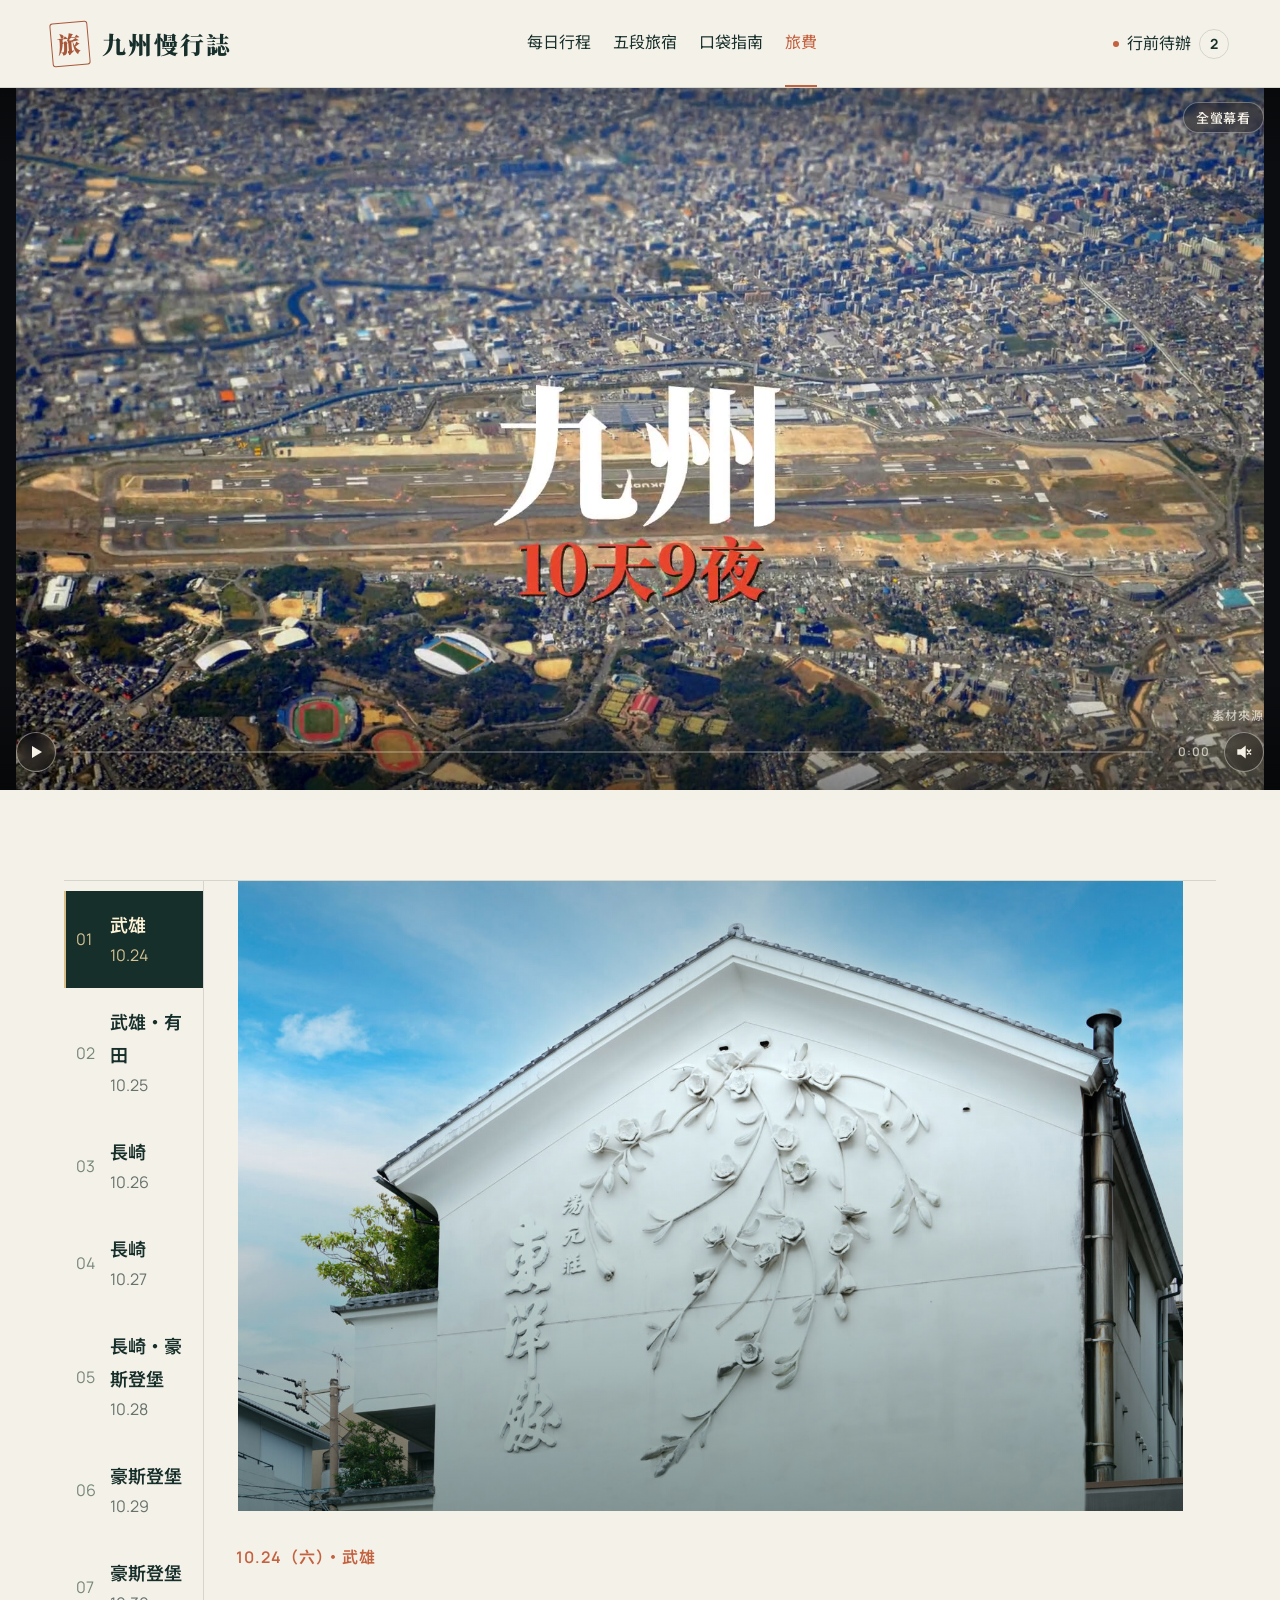
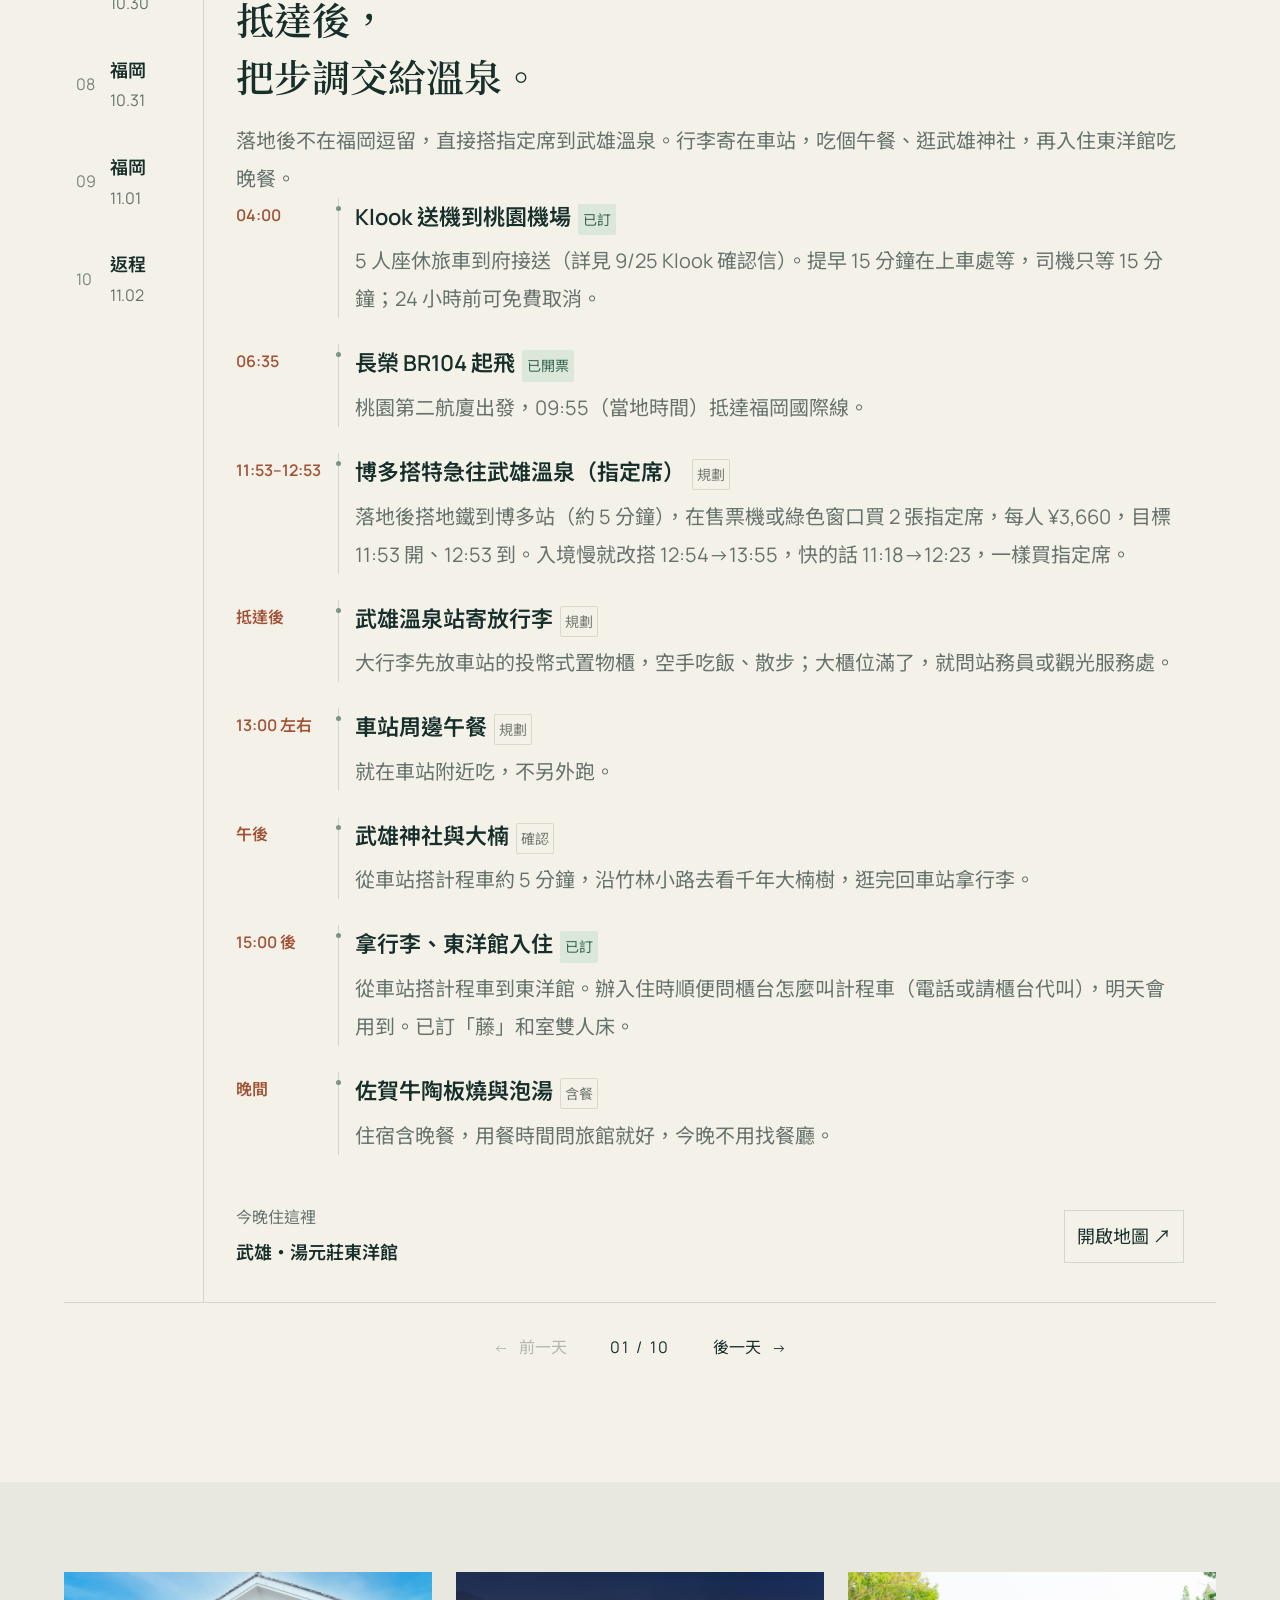
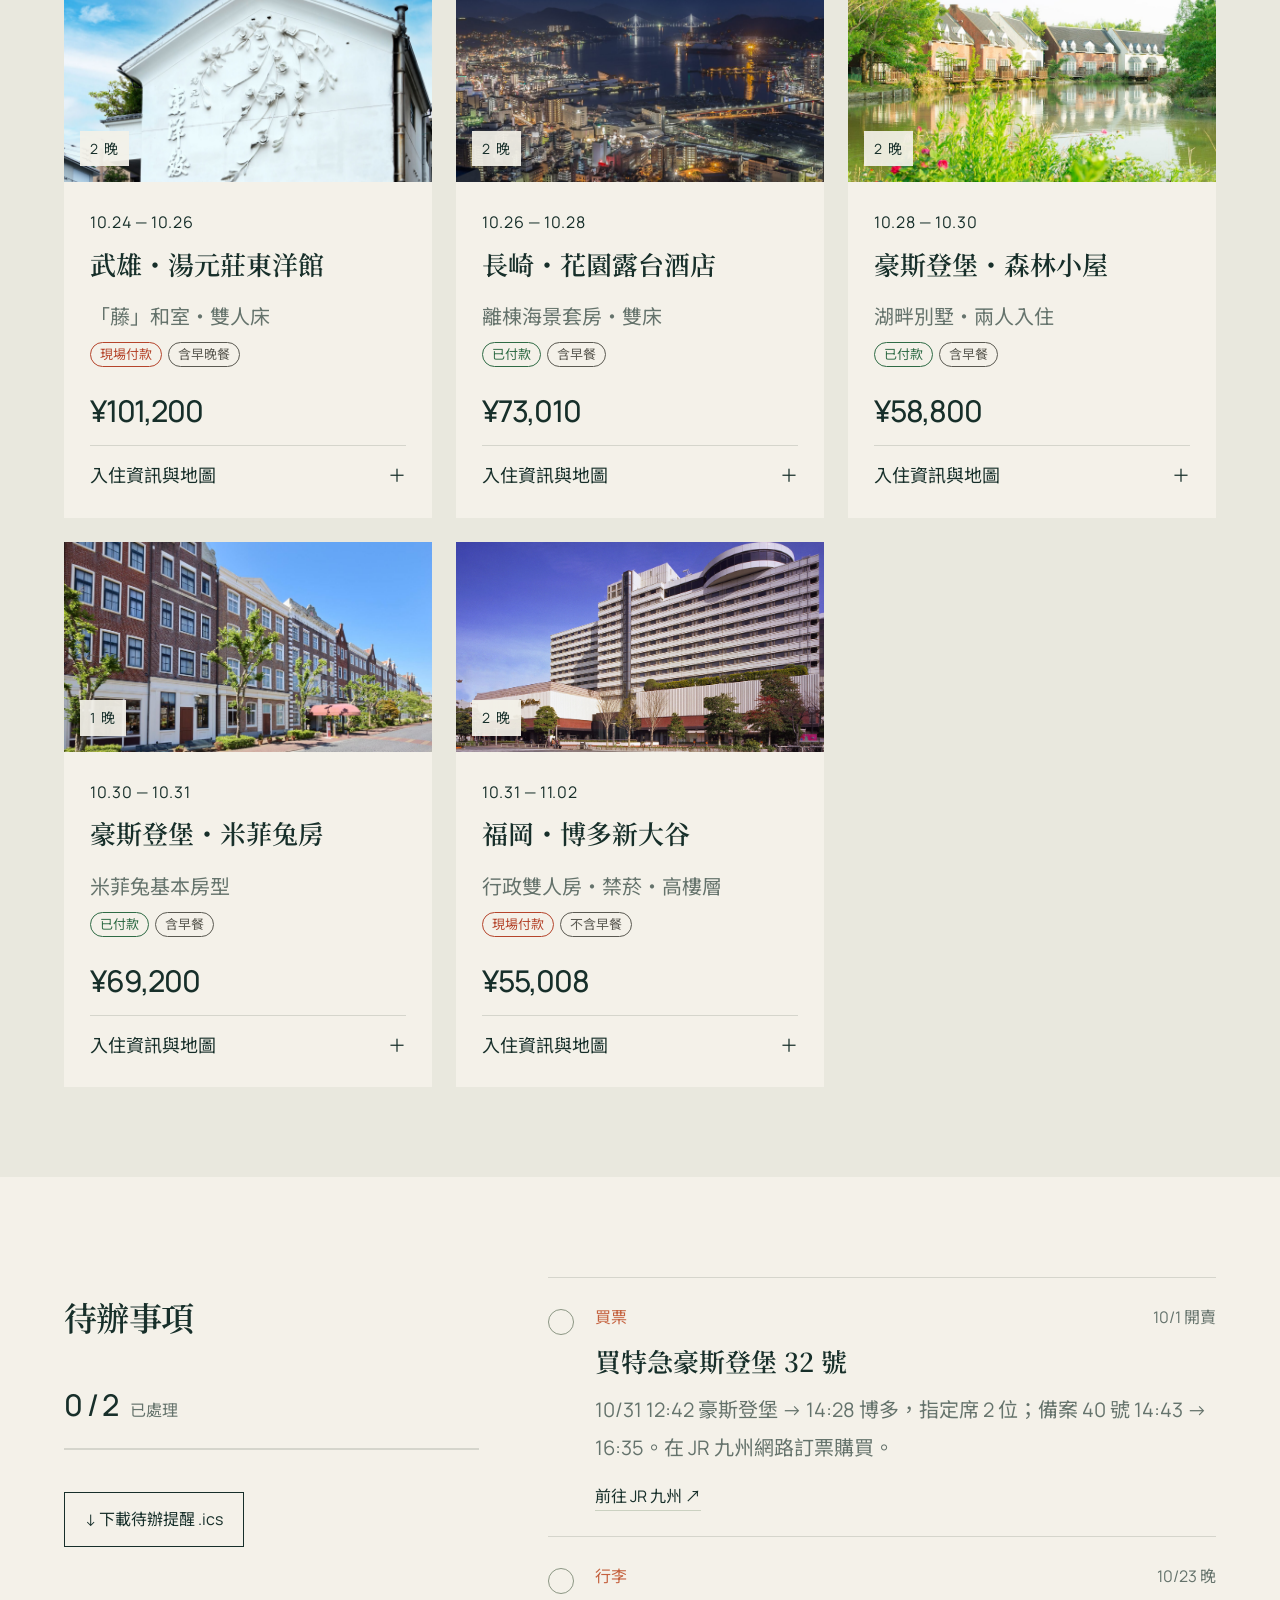
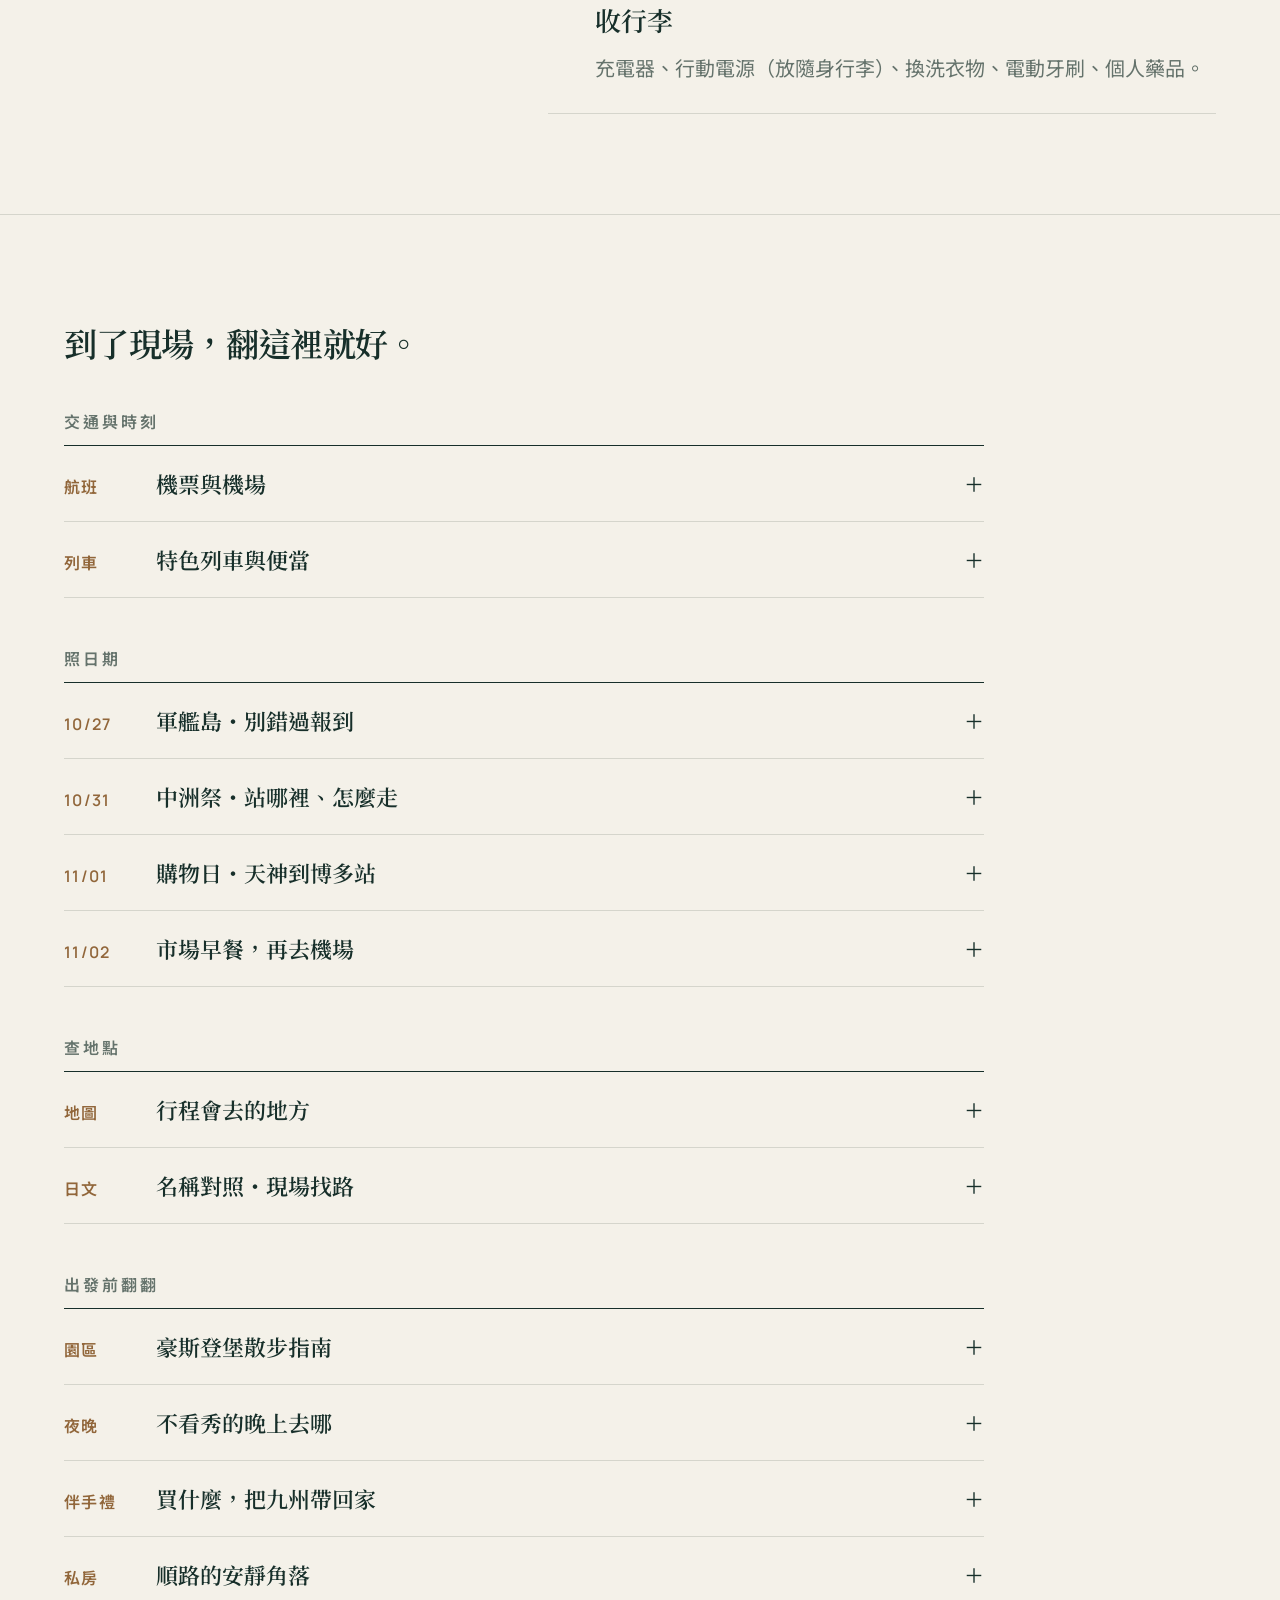
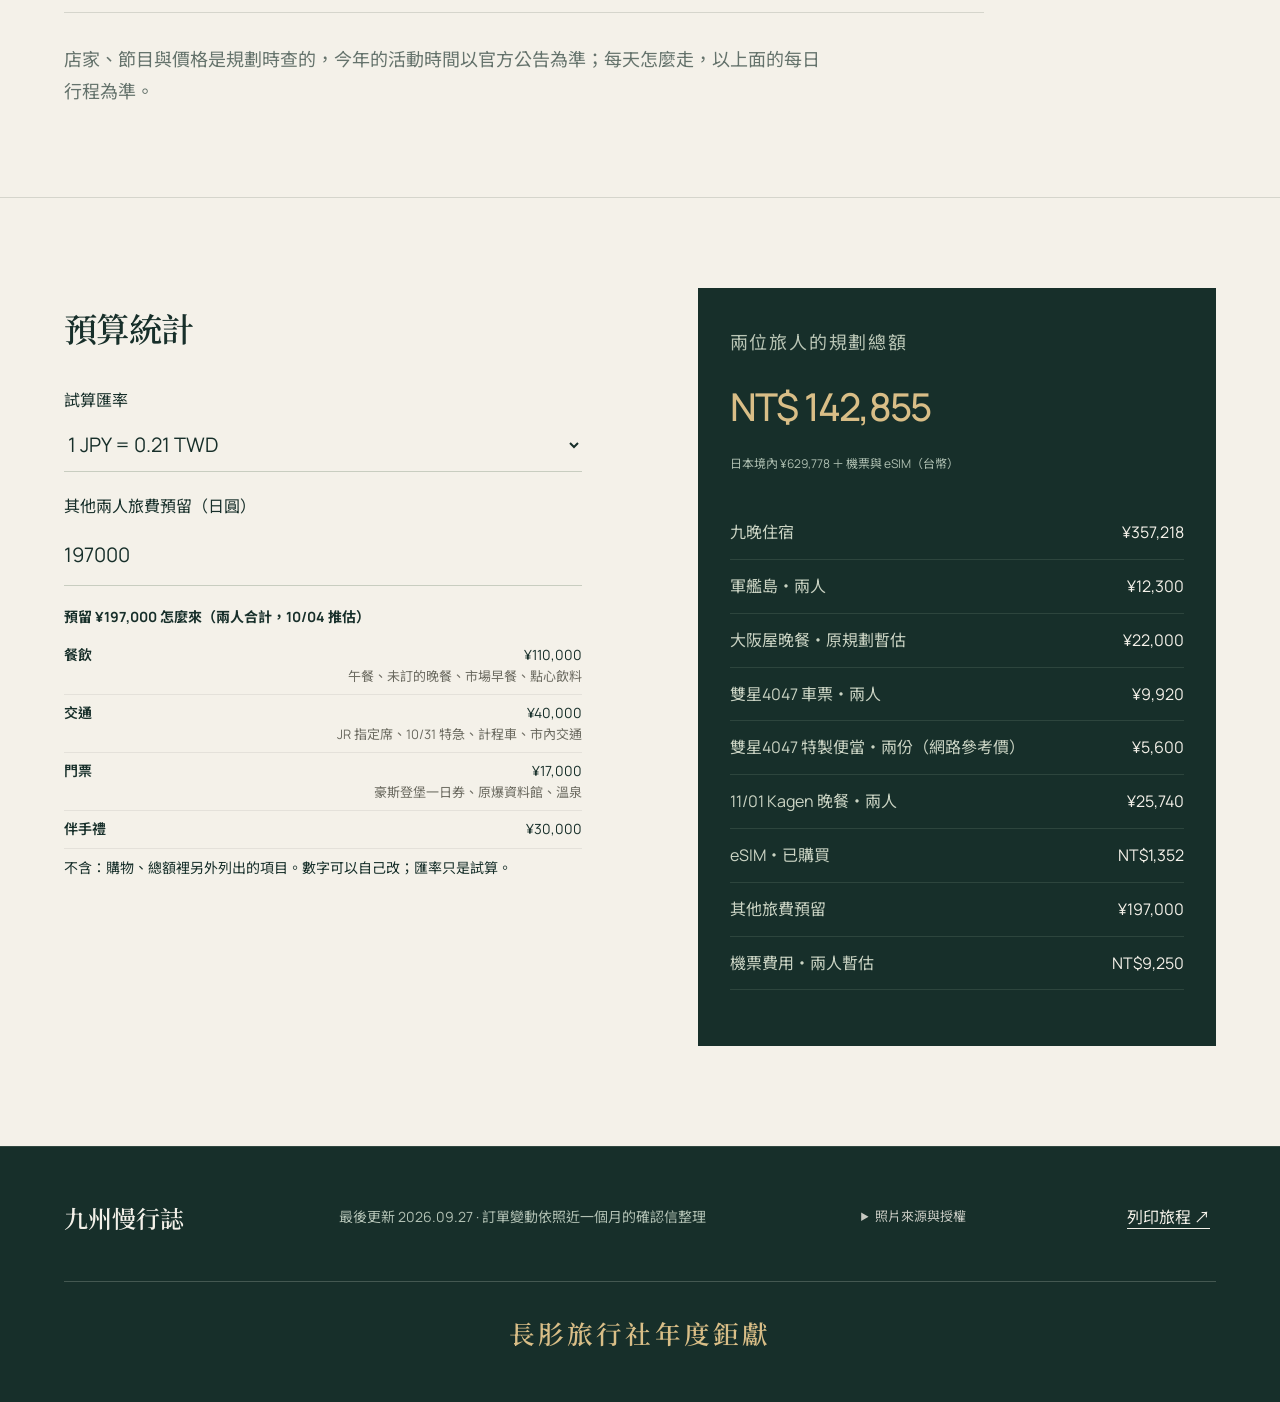
==== commit eac6558d: "10.29 照片換成真實拍攝的運河塔樓點燈照 使用者覺得官方主視覺太浮誇，要像影片「光之幻想」那種畫面。 改用 Wikimedia Commons 的傍晚運河點燈照（Masoud Akbari，CC " ====
--- a/2026fukuoka/index.html
+++ b/2026fukuoka/index.html
@@ -215,7 +215,7 @@
 </section>
 <section class="budget-section" id="budget" aria-labelledby="budget-title"><div><h2 id="budget-title">預算統計</h2><div class="budget-controls"><label>試算匯率 <select id="budget-rate"><option value=".20">1 JPY = 0.20 TWD</option><option value=".21" selected>1 JPY = 0.21 TWD</option><option value=".22">1 JPY = 0.22 TWD</option></select></label><label>其他兩人旅費預留（日圓）<input id="extra-budget" type="number" min="0" max="2000000" step="1000" value="197000"></label><div class="budget-note"><p><b>預留 ¥197,000 怎麼來（兩人合計，10/04 推估）</b></p><dl><div><dt>餐飲</dt><dd>¥110,000<small>午餐、未訂的晚餐、市場早餐、點心飲料</small></dd></div><div><dt>交通</dt><dd>¥40,000<small>JR 指定席、10/31 特急、計程車、市內交通</small></dd></div><div><dt>門票</dt><dd>¥17,000<small>豪斯登堡一日券、原爆資料館、溫泉</small></dd></div><div><dt>伴手禮</dt><dd>¥30,000</dd></div></dl><p>不含：購物、總額裡另外列出的項目。數字可以自己改；匯率只是試算。</p></div></div></div><div class="budget-card"><span>兩位旅人的規劃總額</span><strong id="budget-total"></strong><p id="budget-jpy"></p><dl><div><dt>九晚住宿</dt><dd>¥357,218</dd></div><div><dt>軍艦島・兩人</dt><dd>¥12,300</dd></div><div><dt>大阪屋晚餐・原規劃暫估</dt><dd>¥22,000</dd></div><div><dt>雙星4047 車票・兩人</dt><dd>¥9,920</dd></div><div><dt>雙星4047 特製便當・兩份（網路參考價）</dt><dd>¥5,600</dd></div><div><dt>11/01 Kagen 晚餐・兩人</dt><dd>¥25,740</dd></div><div><dt>eSIM・已購買</dt><dd>NT$1,352</dd></div><div><dt>其他旅費預留</dt><dd id="extra-value"></dd></div><div><dt>機票費用・兩人暫估</dt><dd>NT$9,250</dd></div></dl></div></section>
 </main>
-<footer><a class="footer-brand" href="#home">九州慢行誌</a><p>最後更新 2026.09.27 · 訂單變動依照近一個月的確認信整理</p><details class="credits"><summary>照片來源與授權</summary><p>武雄照片：<a href="https://takeo-toyokan.jp/" target="_blank" rel="noopener noreferrer">東洋館官方</a> · 新大谷照片：<a href="https://www.kys-newotani.co.jp/hakata/" target="_blank" rel="noopener noreferrer">飯店官方</a> · 米菲兔房、森林小屋、阿姆斯特丹飯店與燈光秀照片：<a href="https://www.huistenbosch.co.jp/hotels/am/" target="_blank" rel="noopener noreferrer">豪斯登堡官方</a>（Miffy © Mercis bv） · 天神街景：<a href="https://www.japan.travel/en/spot/2172/" target="_blank" rel="noopener noreferrer">日本國家旅遊局</a> · 中洲祭照片：<a href="https://www.fukuoka-now.com/" target="_blank" rel="noopener noreferrer">Fukuoka Now</a><br>其餘照片來自 Wikimedia Commons，依各自授權使用：<a href="https://commons.wikimedia.org/wiki/File:Aerial_view_of_Fukuoka_Island_City.jpg" target="_blank" rel="noopener noreferrer">片頭空拍福岡</a> ブルーノ・プラス（CC BY-SA 4.0） · <a href="https://commons.wikimedia.org/wiki/File:Night_cityscape_in_Nagasaki_-_view_from_near_the_mouth_of_Urakami_River_(2016-04-09_by_Eiji_Kikuta_@Pixabay_1342591).jpg" target="_blank" rel="noopener noreferrer">長崎夜景</a> Eiji Kikuta（CC0） · <a href="https://commons.wikimedia.org/wiki/File:Hashima,_Nagasaki,_Japan,_20240814_1421_3380.jpg" target="_blank" rel="noopener noreferrer">軍艦島</a> Jakub Hałun（CC BY 4.0） · <a href="https://commons.wikimedia.org/wiki/File:Windmill_in_Huis_Ten_Bosch_20140118.JPG" target="_blank" rel="noopener noreferrer">風車</a> そらみみ（CC BY-SA 3.0） · <a href="https://commons.wikimedia.org/wiki/File:Huis_ten_Bosch_river_view_-_panoramio.jpg" target="_blank" rel="noopener noreferrer">園區水岸</a> Masoud Akbari（CC BY-SA 3.0） · <a href="https://commons.wikimedia.org/wiki/File:%E7%A6%8F%E5%A4%AA%E9%83%8E_(50040253797).jpg" target="_blank" rel="noopener noreferrer">明太子店</a> whity（CC BY 2.0） · <a href="https://commons.wikimedia.org/wiki/File:Arita_Akaemachi_potteries_and_porcelain_stores_street_02.JPG" target="_blank" rel="noopener noreferrer">有田老街</a> Pekachu（CC BY-SA 4.0） · <a href="https://commons.wikimedia.org/wiki/File:Yanagibashi_Rengo_Ichiba_by_LWY_in_Fukuoka.jpg" target="_blank" rel="noopener noreferrer">柳橋市場</a> LWY（CC BY 2.0） · <a href="https://commons.wikimedia.org/wiki/File:Boeing_777_JA8983_takeoff_at_Fukuoka_Airport_Feb_2012.jpg" target="_blank" rel="noopener noreferrer">片尾起飛</a> redlegsfan21（CC BY-SA 2.0）</p></details><button id="print-trip" class="text-button">列印旅程 ↗</button><p class="couple-signature">長肜旅行社年度鉅獻</p></footer>
+<footer><a class="footer-brand" href="#home">九州慢行誌</a><p>最後更新 2026.09.27 · 訂單變動依照近一個月的確認信整理</p><details class="credits"><summary>照片來源與授權</summary><p>武雄照片：<a href="https://takeo-toyokan.jp/" target="_blank" rel="noopener noreferrer">東洋館官方</a> · 新大谷照片：<a href="https://www.kys-newotani.co.jp/hakata/" target="_blank" rel="noopener noreferrer">飯店官方</a> · 米菲兔房、森林小屋、阿姆斯特丹飯店與燈光秀照片：<a href="https://www.huistenbosch.co.jp/hotels/am/" target="_blank" rel="noopener noreferrer">豪斯登堡官方</a>（Miffy © Mercis bv） · 天神街景：<a href="https://www.japan.travel/en/spot/2172/" target="_blank" rel="noopener noreferrer">日本國家旅遊局</a> · 中洲祭照片：<a href="https://www.fukuoka-now.com/" target="_blank" rel="noopener noreferrer">Fukuoka Now</a><br>其餘照片來自 Wikimedia Commons，依各自授權使用：<a href="https://commons.wikimedia.org/wiki/File:Aerial_view_of_Fukuoka_Island_City.jpg" target="_blank" rel="noopener noreferrer">片頭空拍福岡</a> ブルーノ・プラス（CC BY-SA 4.0） · <a href="https://commons.wikimedia.org/wiki/File:Night_cityscape_in_Nagasaki_-_view_from_near_the_mouth_of_Urakami_River_(2016-04-09_by_Eiji_Kikuta_@Pixabay_1342591).jpg" target="_blank" rel="noopener noreferrer">長崎夜景</a> Eiji Kikuta（CC0） · <a href="https://commons.wikimedia.org/wiki/File:Hashima,_Nagasaki,_Japan,_20240814_1421_3380.jpg" target="_blank" rel="noopener noreferrer">軍艦島</a> Jakub Hałun（CC BY 4.0） · <a href="https://commons.wikimedia.org/wiki/File:Windmill_in_Huis_Ten_Bosch_20140118.JPG" target="_blank" rel="noopener noreferrer">風車</a> そらみみ（CC BY-SA 3.0） · <a href="https://commons.wikimedia.org/wiki/File:Huis_ten_Bosch_river_view_-_panoramio.jpg" target="_blank" rel="noopener noreferrer">園區水岸</a> Masoud Akbari（CC BY-SA 3.0） · <a href="https://commons.wikimedia.org/wiki/File:New_year_illumination_in_Japan_-_panoramio.jpg" target="_blank" rel="noopener noreferrer">運河點燈</a> Masoud Akbari（CC BY-SA 3.0） · <a href="https://commons.wikimedia.org/wiki/File:%E7%A6%8F%E5%A4%AA%E9%83%8E_(50040253797).jpg" target="_blank" rel="noopener noreferrer">明太子店</a> whity（CC BY 2.0） · <a href="https://commons.wikimedia.org/wiki/File:Arita_Akaemachi_potteries_and_porcelain_stores_street_02.JPG" target="_blank" rel="noopener noreferrer">有田老街</a> Pekachu（CC BY-SA 4.0） · <a href="https://commons.wikimedia.org/wiki/File:Yanagibashi_Rengo_Ichiba_by_LWY_in_Fukuoka.jpg" target="_blank" rel="noopener noreferrer">柳橋市場</a> LWY（CC BY 2.0） · <a href="https://commons.wikimedia.org/wiki/File:Boeing_777_JA8983_takeoff_at_Fukuoka_Airport_Feb_2012.jpg" target="_blank" rel="noopener noreferrer">片尾起飛</a> redlegsfan21（CC BY-SA 2.0）</p></details><button id="print-trip" class="text-button">列印旅程 ↗</button><p class="couple-signature">長肜旅行社年度鉅獻</p></footer>
 <nav class="mobile-nav" aria-label="手機快速導覽"><a href="#journey">日程</a><a href="#stays">旅宿</a><a href="#tasks">待辦 <span id="mobile-count">2</span></a><a href="#guide">指南</a></nav><div class="toast" id="toast" role="status"></div>
 <dialog class="htb-dialog" id="htb-dialog" aria-label="豪斯登堡詳細攻略">
 <div class="htb-bar"><span>豪斯登堡・詳細攻略</span><button type="button" class="htb-close" data-close aria-label="關閉">✕ 關閉</button></div>
--- a/2026fukuoka/journal.css
+++ b/2026fukuoka/journal.css
@@ -122,7 +122,7 @@
 @media (orientation:landscape) and (max-height:500px){.topbar{height:52px}html{scroll-padding-top:56px}
 .cover-film iframe{height:calc(100svh - 52px);min-height:0}}
 @media print{.cover-film{display:none}}
-.day-photo,.day-photo:is(*){min-height:0!important;height:auto!important;aspect-ratio:4/3;align-self:start;width:100%}
+.day-photo,.day-photo:is(*){min-height:0!important;height:auto!important;aspect-ratio:3/2;align-self:start;width:100%}
 
 /* 豪斯登堡指南：卡片的「看詳細攻略」與詳細頁（dialog） */
 .guide-body .card:has(.more){display:flex;flex-direction:column}
@@ -172,7 +172,7 @@
 @media(prefers-reduced-motion:reduce){.htb-dialog[open]{animation:none}}
 @media print{.htb-dialog{display:none!important}}
 /* 平板與桌機（700px 以上）：左右配置時插圖太小，改上下配置、插圖寬幅 */
-@media screen and (min-width:700px){.day-page,.day-page:is(*){grid-template-columns:1fr!important}.day-photo,.day-photo:is(*){aspect-ratio:16/9;max-height:460px}}
+@media screen and (min-width:700px){.day-page,.day-page:is(*){grid-template-columns:1fr!important}.day-photo,.day-photo:is(*){aspect-ratio:3/2;width:min(100%,105vh)!important;justify-self:center}}
 
 .hotel-tags{display:flex;flex-wrap:wrap;gap:6px;margin:6px 0 10px}.hotel-tags span{font-size:13px;line-height:1;padding:5px 9px;border-radius:99px;border:1px solid currentColor;color:#5b5a52}.hotel-tags .paid{color:#2f6b45}.hotel-tags .due{color:#b5452c}
 .gt{display:inline-block;font-size:13px;font-weight:500;line-height:1;padding:4px 8px;border-radius:99px;margin-right:6px;vertical-align:2px;white-space:nowrap}.gt.t{border:1px solid #9a9a8c;color:#55554c}.gt.ok{background:#dbe7d9;color:#2f6b45}.gt.todo{background:#f6dcd4;color:#b5452c}.gt.opt{background:#eceae0;color:#5b5a52}
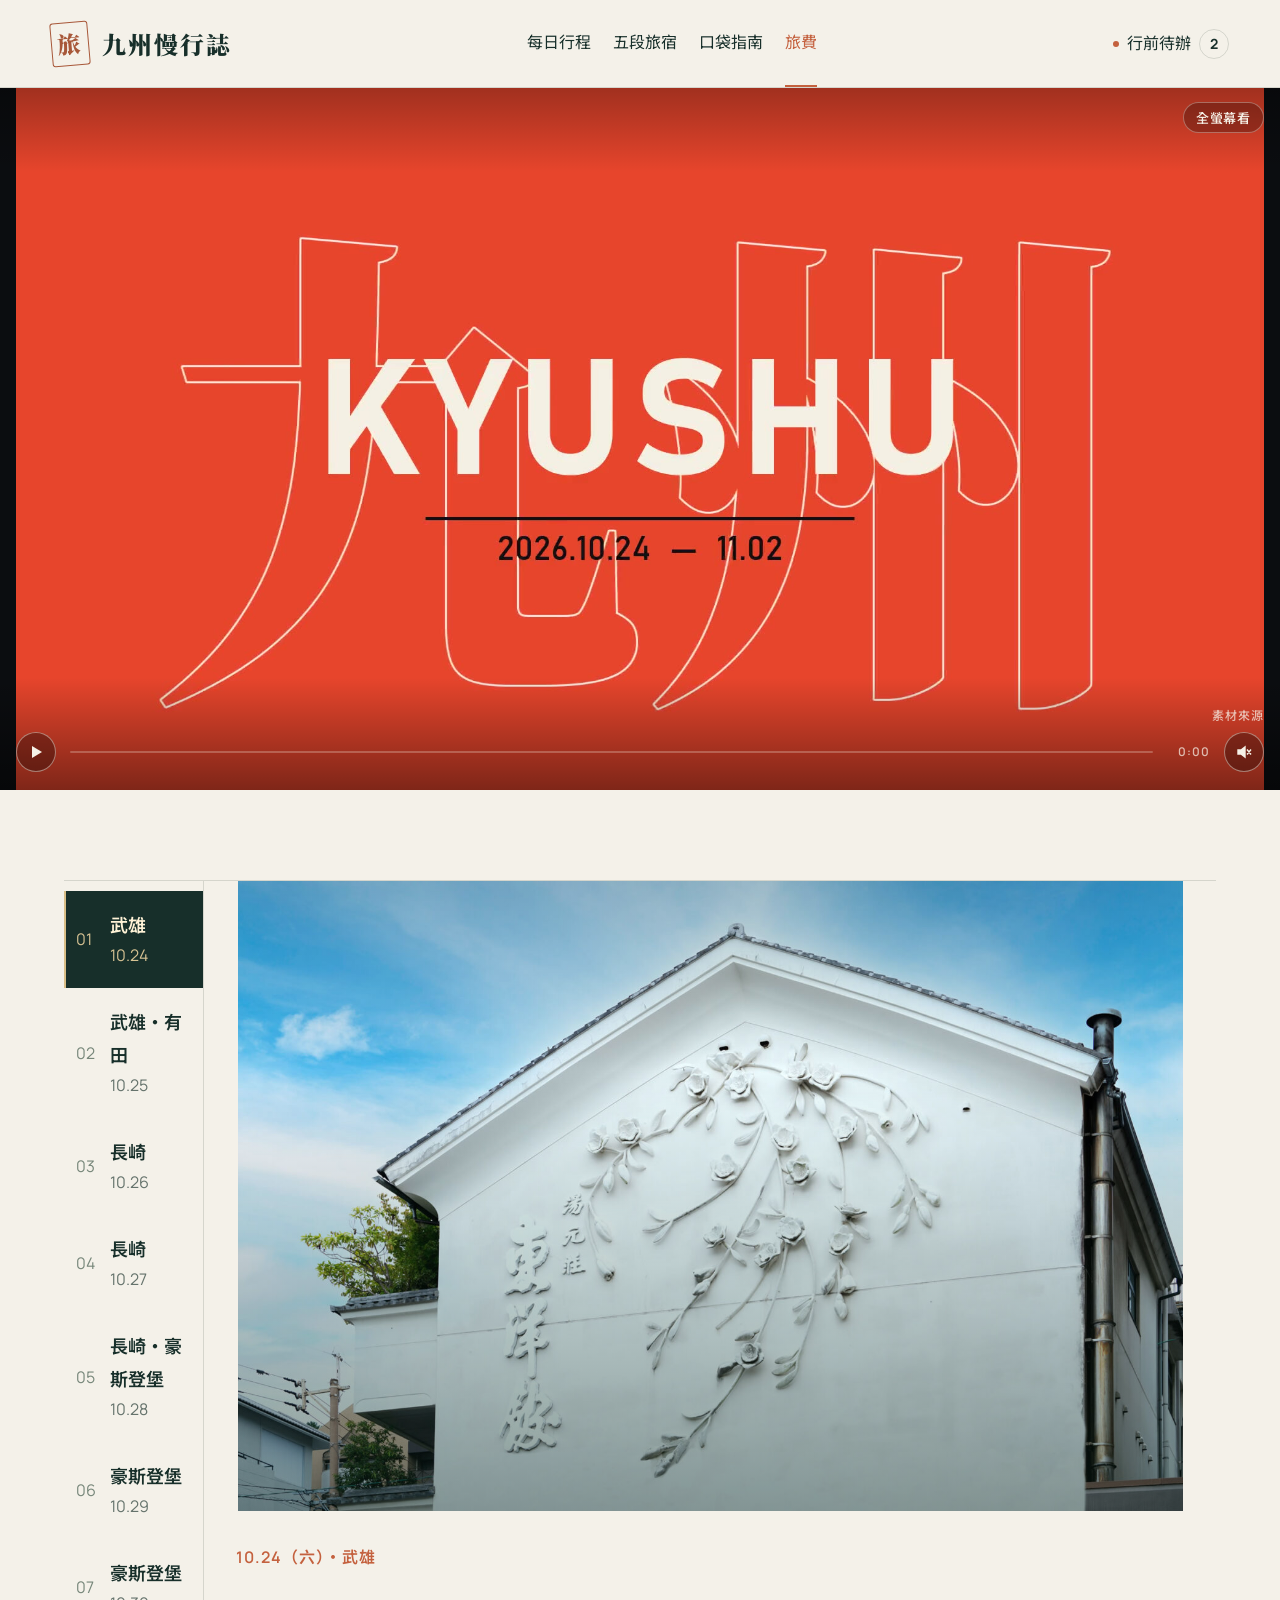
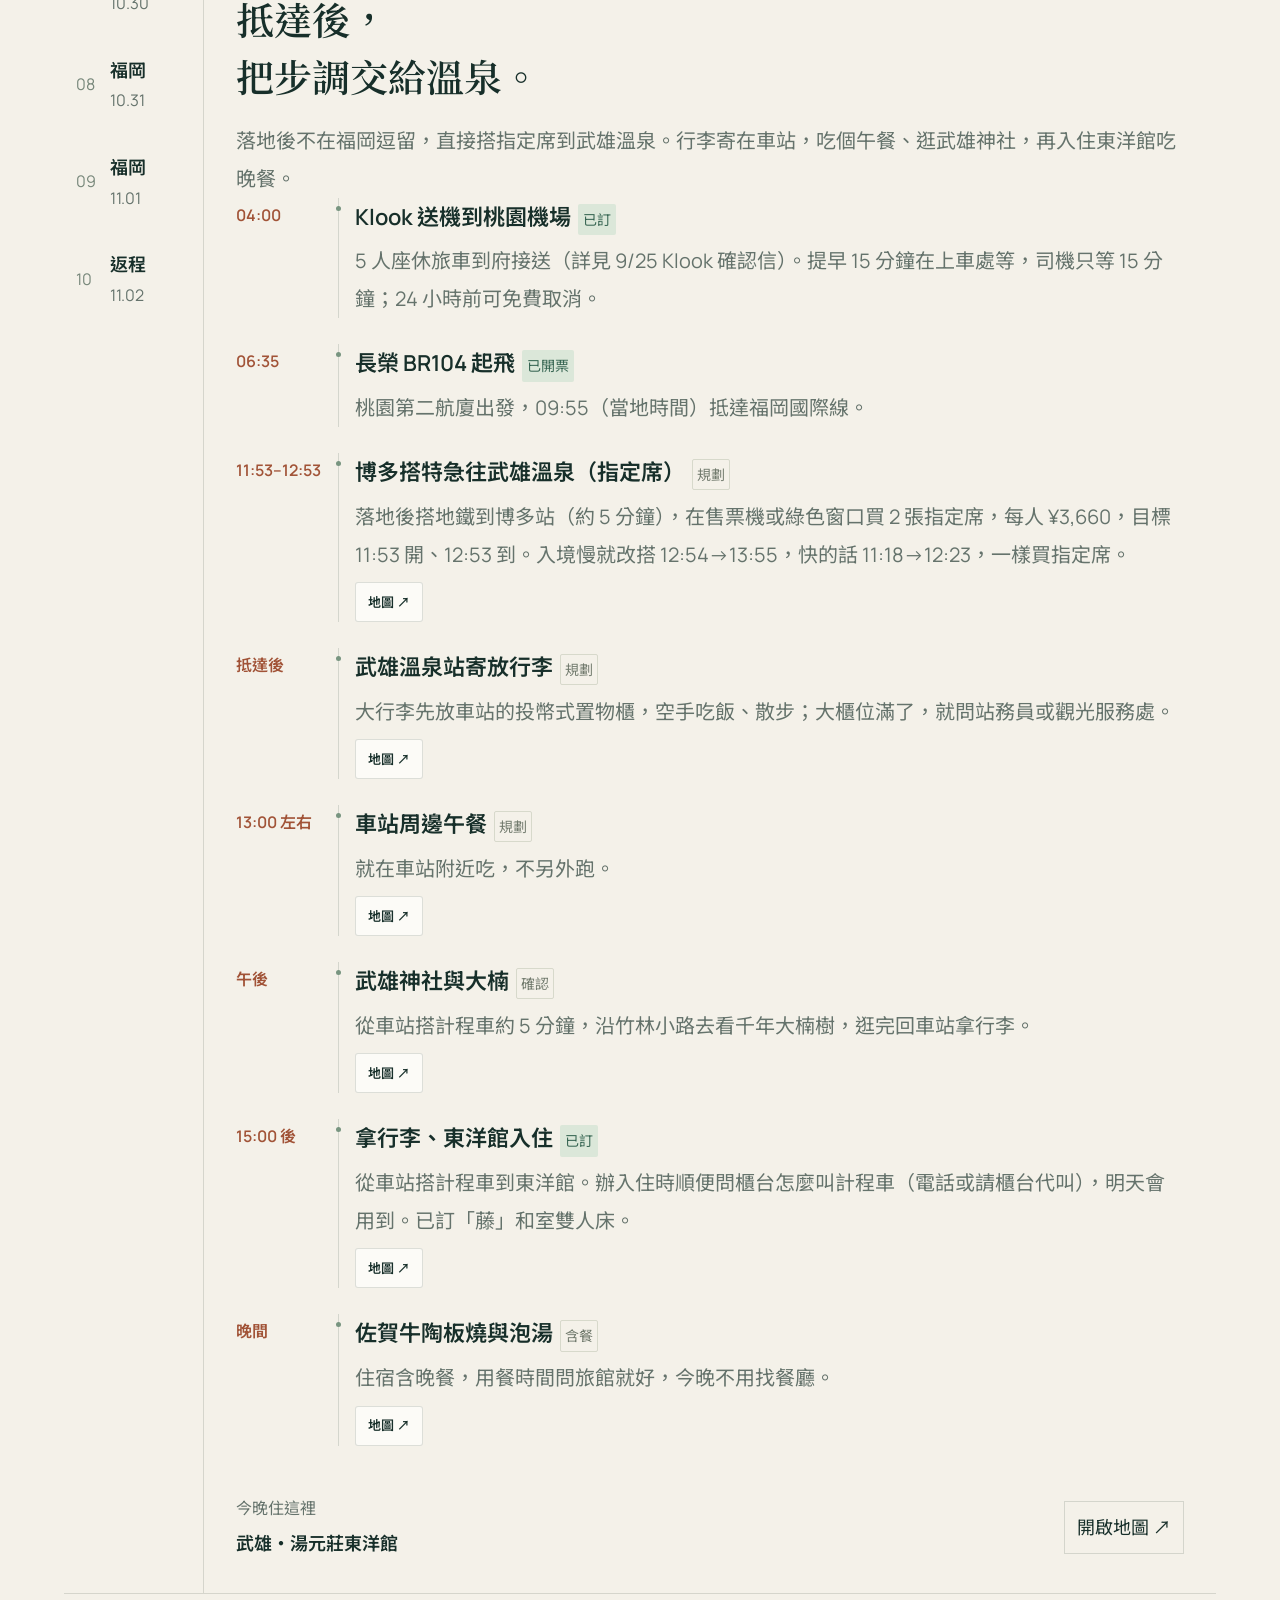
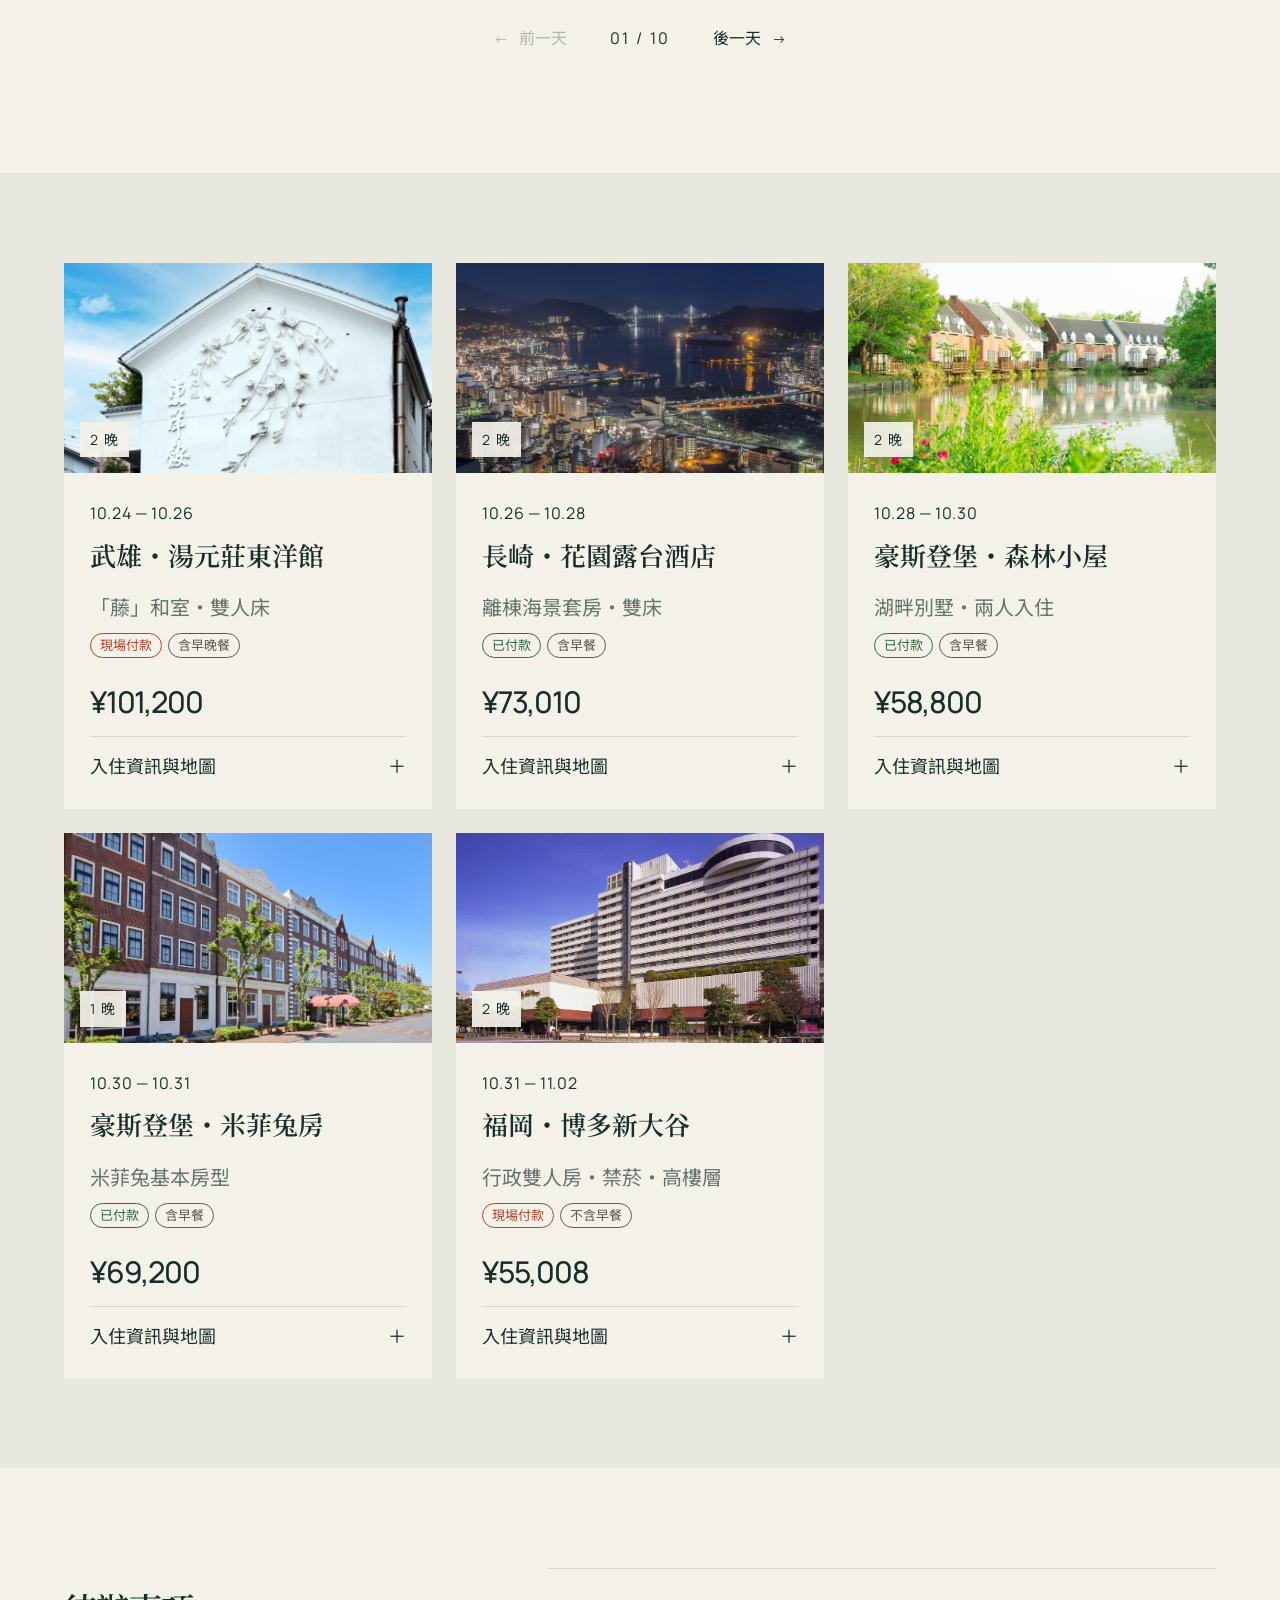
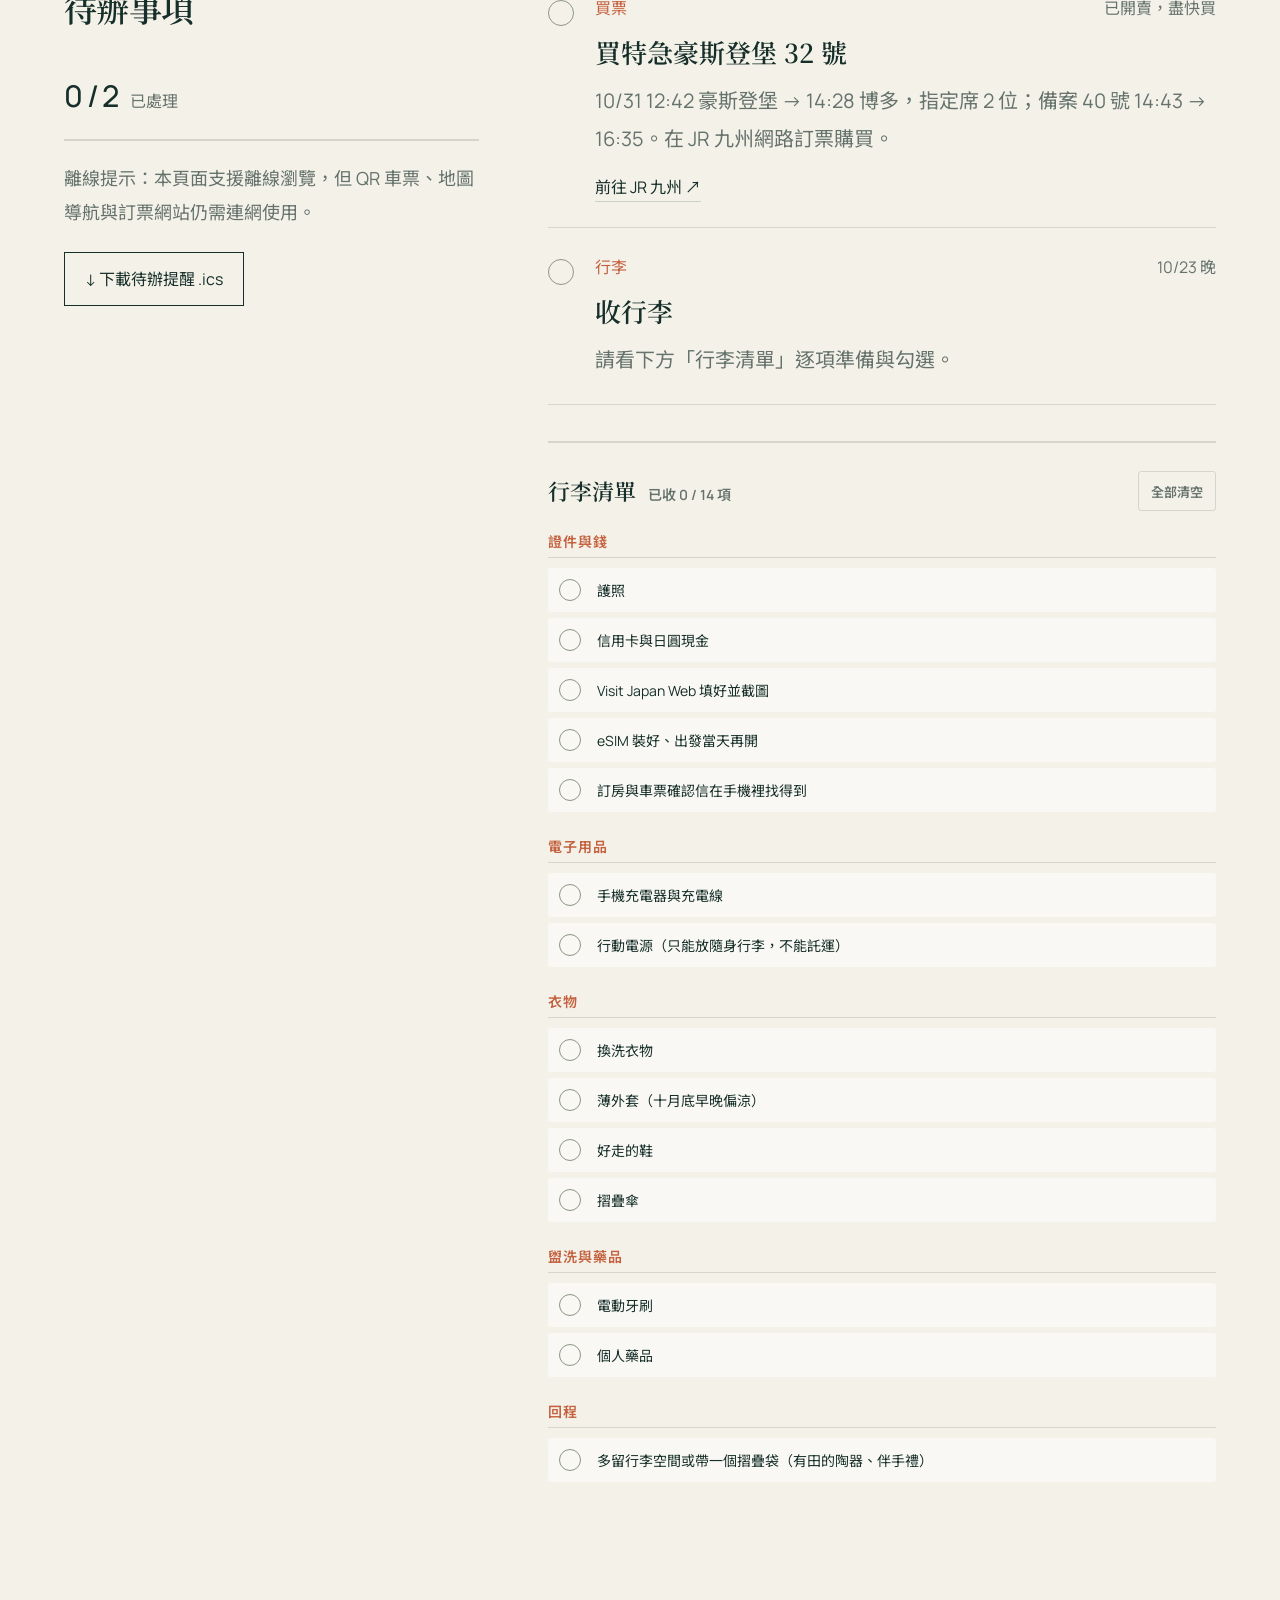
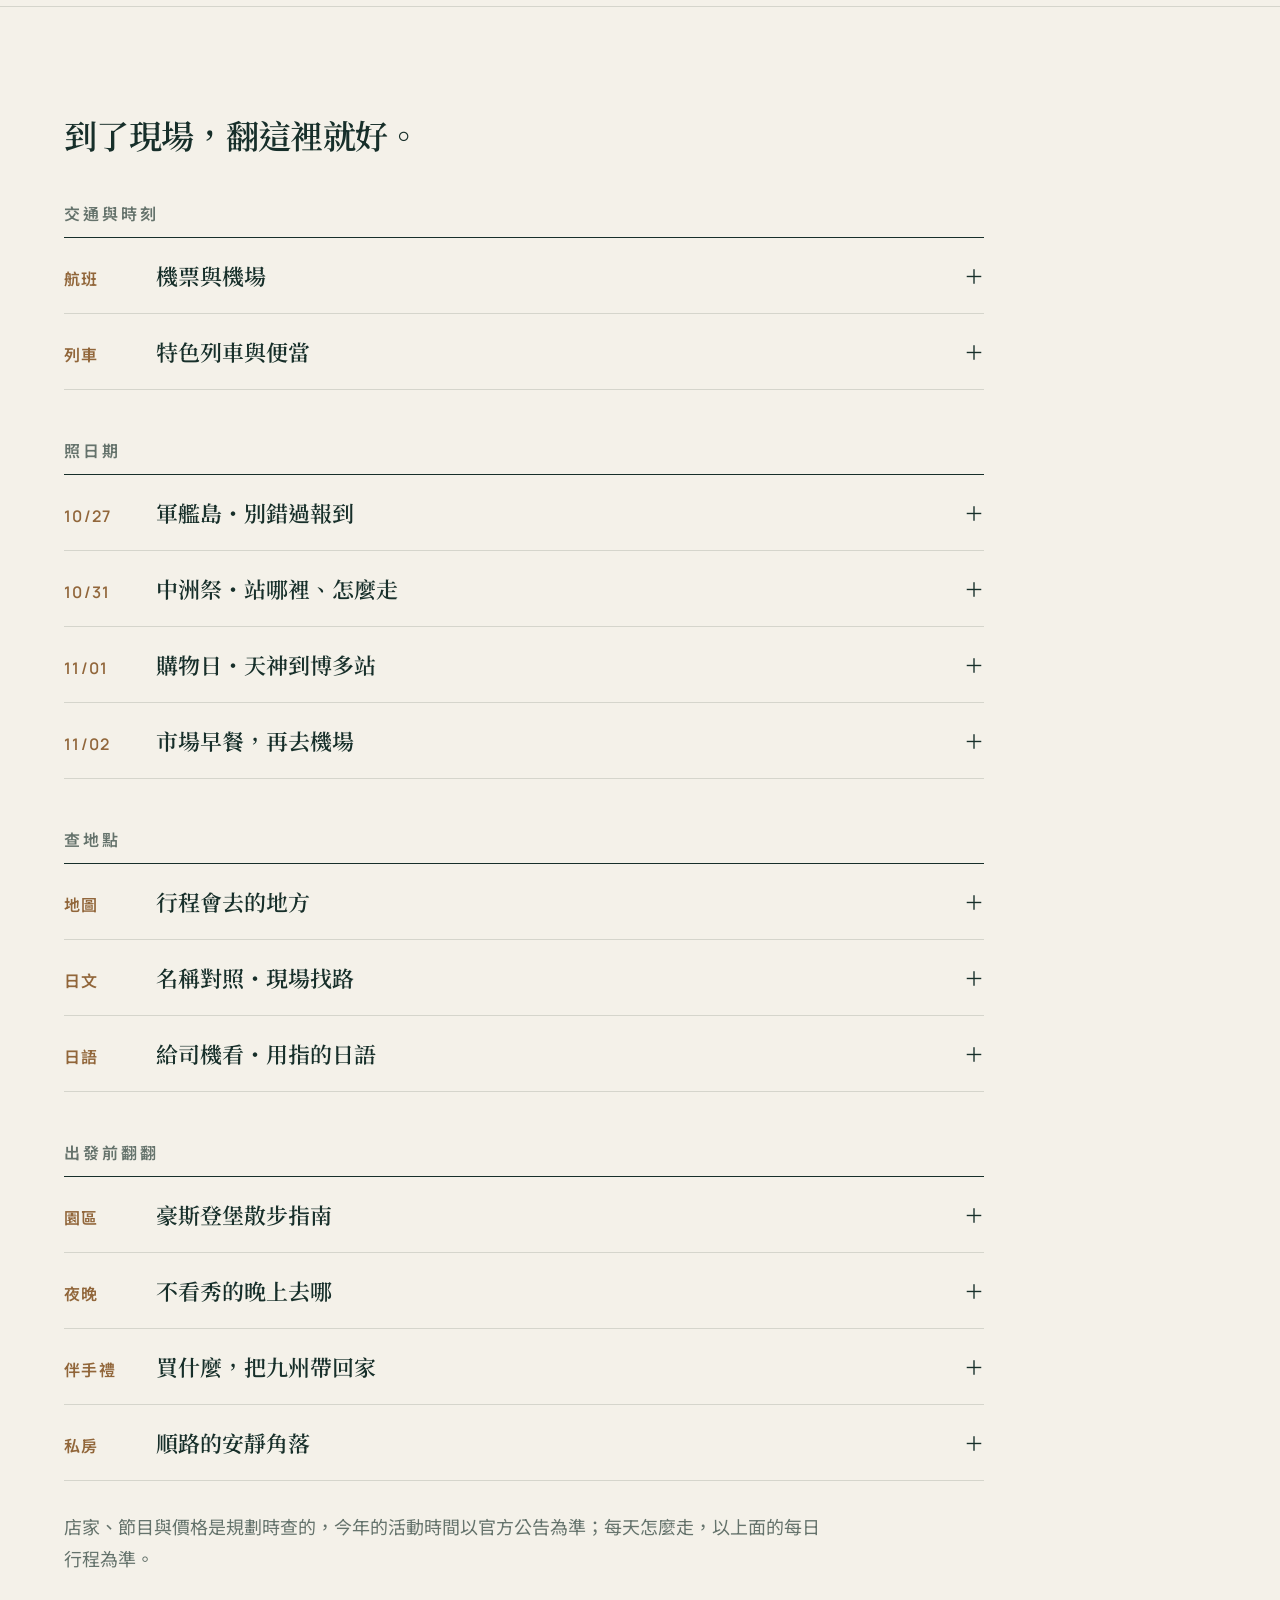
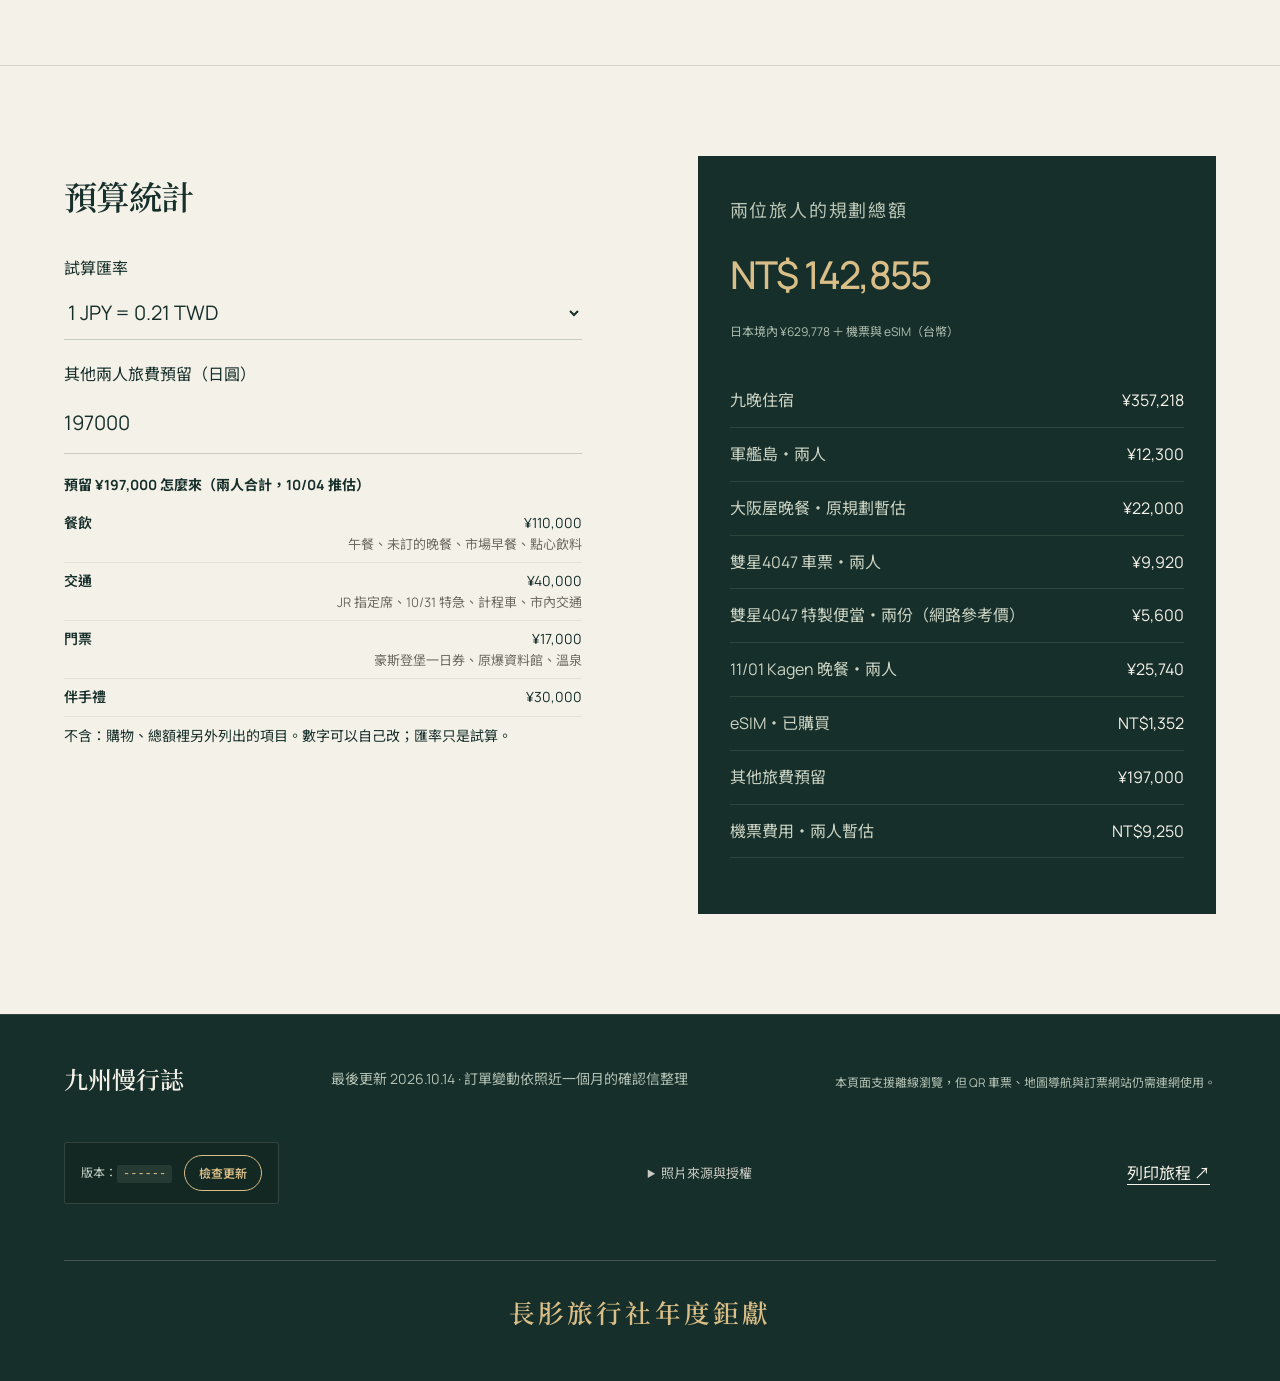
==== commit 703c1085: "九州頁：現場手冊（每站地圖鈕、司機卡、旅宿電話、離線＋更新、行李清單） - 每一站加 Google 地圖鈕 - 給司機看的目的地卡 14 筆、用指的日語 10 句 - 旅宿卡補日文名、日文地址、可撥電" ====
--- a/2026fukuoka/index.html
+++ b/2026fukuoka/index.html
@@ -36,7 +36,10 @@
 <div class="journey-controls"><button id="prev-day" aria-label="前一天">← <span>前一天</span></button><span id="day-position">01 / 10</span><button id="next-day" aria-label="後一天"><span>後一天</span> →</button></div>
 </section>
 <section class="stays-section" id="stays" aria-labelledby="stays-title"><h2 id="stays-title" class="sr-only">旅宿</h2><div class="hotel-grid" id="hotel-grid"></div></section>
-<section class="task-section" id="tasks" aria-labelledby="task-title"><div class="task-intro"><h2 id="task-title">待辦事項</h2><div class="task-progress"><strong id="task-count">0 / 2</strong><span>已處理</span><div class="progress-track"><span id="task-fill"></span></div></div><p class="fine-print" id="storage-note"></p><button class="calendar-button" id="download-reminder">↓ 下載待辦提醒 .ics</button></div><div class="task-list" id="task-list"></div></section>
+<section class="task-section" id="tasks" aria-labelledby="task-title">
+<div class="task-intro"><h2 id="task-title">待辦事項</h2><div class="task-progress"><strong id="task-count">0 / 2</strong><span>已處理</span><div class="progress-track"><span id="task-fill"></span></div></div><p class="fine-print" id="storage-note"></p><p class="fine-print" id="offline-note">離線提示：本頁面支援離線瀏覽，但 QR 車票、地圖導航與訂票網站仍需連網使用。</p><button class="calendar-button" id="download-reminder">↓ 下載待辦提醒 .ics</button></div>
+<div class="task-content"><div class="task-list" id="task-list"></div><div class="pack-section" id="pack-section"><div class="pack-header"><div class="pack-header-left"><h3 class="pack-title">行李清單</h3><span class="pack-count" id="pack-count"></span></div><div class="pack-header-actions"><button type="button" class="pack-clear-btn" id="pack-clear-btn">全部清空</button><div class="pack-confirm" id="pack-confirm" hidden><span>確定要清空行李勾選嗎？</span><button type="button" class="pack-confirm-yes" id="pack-confirm-yes">確定清空</button><button type="button" class="pack-confirm-no" id="pack-confirm-no">取消</button></div></div></div><div class="pack-groups" id="pack-groups"></div></div></div>
+</section>
 <section class="journal-section guide-section" id="guide" aria-labelledby="guide-title"><div class="section-heading"><div><h2 id="guide-title">到了現場，翻這裡就好。</h2></div></div>
 <div class="guide">
 <h3 class="guide-sub">交通與時刻</h3>
@@ -47,7 +50,7 @@
 <details class="guide-detail"><summary><span>列車</span>特色列車與便當<b>＋</b></summary><div class="guide-body">
 <p><b><span class="gt ok">已訂</span>10/26　雙星4047（武雄溫泉 → 長崎）</b><br>10:22 開、13:15 到，1 號車 12A、12B，禁菸指定席，兩人 ¥9,920。車票是手機 QR 碼，要連網打開，截圖或列印都不能用。</p>
 <p><b><span class="gt ok">已訂</span>10/26　車上便當</b><br>限定便當已經訂好。10:20 起到 2 號車廂的販售櫃台，出示確認信上的訂單編號（注文番號）、取餐時間與取餐代碼就能領；只領便當不用排隊，直接找車上服務員。</p>
-<p><b><span class="gt todo">未訂</span>10/31　特急豪斯登堡 32 號（豪斯登堡 → 博多）</b><br>12:42 開、14:28 到博多，一路直達不用轉車。橘色車身配木頭內裝，本身就值得一搭。指定席 10/1 開賣。<br>想多玩一下：13:00–15:00 之間只有 14:43 的 40 號，16:35 到博多，同樣直達；13 點台沒有直達班次。</p>
+<p><b><span class="gt todo">未訂</span>10/31　特急豪斯登堡 32 號（豪斯登堡 → 博多）</b><br>12:42 開、14:28 到博多，一路直達不用轉車。橘色車身配木頭內裝，本身就值得一搭。指定席已開賣，還沒買的話見待辦。<br>想多玩一下：13:00–15:00 之間只有 14:43 的 40 號，16:35 到博多，同樣直達；13 點台沒有直達班次。</p>
 <p><b>10/24　接力海鷗號</b><br>博多往武雄的班次如果剛好是 885 系，綠色車廂有黑色皮椅。它不是觀光列車，入境時間也難抓，碰上就坐，不必為它等車。</p>
 <p><b>10/25、10/28 的移動</b><br>10/25 武雄到有田車程太短，不值得為觀光列車繞；10/28 雙星4047 沒開，搭一般直達車到豪斯登堡就好。</p>
 <p class="links"><a href="https://www.jrkyushu.co.jp/train/futatsuboshi/reserve/" target="_blank" rel="noopener noreferrer">雙星4047運行日與訂票 ↗</a> · <a href="https://jrkyushu.lp.eat-eat.jp/futatsuboshi/" target="_blank" rel="noopener noreferrer">便當預約網站 ↗</a> · <a href="https://www.jrkyushu.co.jp/chinese/train/bento_reserve.html" target="_blank" rel="noopener noreferrer">便當預約繁中說明 ↗</a> · <a href="https://www.jrkyushu.co.jp/railway/netyoyaku/route/huistenbosch/" target="_blank" rel="noopener noreferrer">特急豪斯登堡 ↗</a> · <a href="https://www.jrkyushu.co.jp/trains/kamome/" target="_blank" rel="noopener noreferrer">885 系接力海鷗號 ↗</a> · <a href="https://www.jrkyushu.co.jp/railway/netyoyaku/route/nagasaki/" target="_blank" rel="noopener noreferrer">JR 九州路線與訂票 ↗</a> · <a href="https://www.jrkyushu.co.jp/railway/netyoyaku/guide/search.html" target="_blank" rel="noopener noreferrer">JR 九州網路訂票說明 ↗</a></p>
@@ -108,6 +111,13 @@
 <div class="gr"><span>訂單編號・取餐時間・取餐代碼</span><span class="o">注文番号・受取時間・受取コード</span></div>
 </div>
 </div></details>
+<details class="guide-detail" id="guide-driver"><summary><span>日語</span>給司機看・用指的日語<b>＋</b></summary><div class="guide-body">
+<p class="lede">點擊任一項目即可放大顯示，司機或店員隔著座位與櫃台也能看清楚。</p>
+<h4 class="sub">司機卡（計程車目的地）</h4>
+<div class="driver-cards-grid" id="driver-cards-grid"></div>
+<h4 class="sub">用指的日語（常用對話）</h4>
+<div class="phrase-cards-grid" id="phrase-cards-grid"></div>
+</div></details>
 
 <h3 class="guide-sub">出發前翻翻</h3>
 <details class="guide-detail"><summary><span>園區</span>豪斯登堡散步指南<b>＋</b></summary><div class="guide-body">
@@ -215,7 +225,7 @@
 </section>
 <section class="budget-section" id="budget" aria-labelledby="budget-title"><div><h2 id="budget-title">預算統計</h2><div class="budget-controls"><label>試算匯率 <select id="budget-rate"><option value=".20">1 JPY = 0.20 TWD</option><option value=".21" selected>1 JPY = 0.21 TWD</option><option value=".22">1 JPY = 0.22 TWD</option></select></label><label>其他兩人旅費預留（日圓）<input id="extra-budget" type="number" min="0" max="2000000" step="1000" value="197000"></label><div class="budget-note"><p><b>預留 ¥197,000 怎麼來（兩人合計，10/04 推估）</b></p><dl><div><dt>餐飲</dt><dd>¥110,000<small>午餐、未訂的晚餐、市場早餐、點心飲料</small></dd></div><div><dt>交通</dt><dd>¥40,000<small>JR 指定席、10/31 特急、計程車、市內交通</small></dd></div><div><dt>門票</dt><dd>¥17,000<small>豪斯登堡一日券、原爆資料館、溫泉</small></dd></div><div><dt>伴手禮</dt><dd>¥30,000</dd></div></dl><p>不含：購物、總額裡另外列出的項目。數字可以自己改；匯率只是試算。</p></div></div></div><div class="budget-card"><span>兩位旅人的規劃總額</span><strong id="budget-total"></strong><p id="budget-jpy"></p><dl><div><dt>九晚住宿</dt><dd>¥357,218</dd></div><div><dt>軍艦島・兩人</dt><dd>¥12,300</dd></div><div><dt>大阪屋晚餐・原規劃暫估</dt><dd>¥22,000</dd></div><div><dt>雙星4047 車票・兩人</dt><dd>¥9,920</dd></div><div><dt>雙星4047 特製便當・兩份（網路參考價）</dt><dd>¥5,600</dd></div><div><dt>11/01 Kagen 晚餐・兩人</dt><dd>¥25,740</dd></div><div><dt>eSIM・已購買</dt><dd>NT$1,352</dd></div><div><dt>其他旅費預留</dt><dd id="extra-value"></dd></div><div><dt>機票費用・兩人暫估</dt><dd>NT$9,250</dd></div></dl></div></section>
 </main>
-<footer><a class="footer-brand" href="#home">九州慢行誌</a><p>最後更新 2026.09.27 · 訂單變動依照近一個月的確認信整理</p><details class="credits"><summary>照片來源與授權</summary><p>武雄照片：<a href="https://takeo-toyokan.jp/" target="_blank" rel="noopener noreferrer">東洋館官方</a> · 新大谷照片：<a href="https://www.kys-newotani.co.jp/hakata/" target="_blank" rel="noopener noreferrer">飯店官方</a> · 米菲兔房、森林小屋、阿姆斯特丹飯店與燈光秀照片：<a href="https://www.huistenbosch.co.jp/hotels/am/" target="_blank" rel="noopener noreferrer">豪斯登堡官方</a>（Miffy © Mercis bv） · 天神街景：<a href="https://www.japan.travel/en/spot/2172/" target="_blank" rel="noopener noreferrer">日本國家旅遊局</a> · 中洲祭照片：<a href="https://www.fukuoka-now.com/" target="_blank" rel="noopener noreferrer">Fukuoka Now</a><br>其餘照片來自 Wikimedia Commons，依各自授權使用：<a href="https://commons.wikimedia.org/wiki/File:Aerial_view_of_Fukuoka_Island_City.jpg" target="_blank" rel="noopener noreferrer">片頭空拍福岡</a> ブルーノ・プラス（CC BY-SA 4.0） · <a href="https://commons.wikimedia.org/wiki/File:Night_cityscape_in_Nagasaki_-_view_from_near_the_mouth_of_Urakami_River_(2016-04-09_by_Eiji_Kikuta_@Pixabay_1342591).jpg" target="_blank" rel="noopener noreferrer">長崎夜景</a> Eiji Kikuta（CC0） · <a href="https://commons.wikimedia.org/wiki/File:Hashima,_Nagasaki,_Japan,_20240814_1421_3380.jpg" target="_blank" rel="noopener noreferrer">軍艦島</a> Jakub Hałun（CC BY 4.0） · <a href="https://commons.wikimedia.org/wiki/File:Windmill_in_Huis_Ten_Bosch_20140118.JPG" target="_blank" rel="noopener noreferrer">風車</a> そらみみ（CC BY-SA 3.0） · <a href="https://commons.wikimedia.org/wiki/File:Huis_ten_Bosch_river_view_-_panoramio.jpg" target="_blank" rel="noopener noreferrer">園區水岸</a> Masoud Akbari（CC BY-SA 3.0） · <a href="https://commons.wikimedia.org/wiki/File:New_year_illumination_in_Japan_-_panoramio.jpg" target="_blank" rel="noopener noreferrer">運河點燈</a> Masoud Akbari（CC BY-SA 3.0） · <a href="https://commons.wikimedia.org/wiki/File:%E7%A6%8F%E5%A4%AA%E9%83%8E_(50040253797).jpg" target="_blank" rel="noopener noreferrer">明太子店</a> whity（CC BY 2.0） · <a href="https://commons.wikimedia.org/wiki/File:Arita_Akaemachi_potteries_and_porcelain_stores_street_02.JPG" target="_blank" rel="noopener noreferrer">有田老街</a> Pekachu（CC BY-SA 4.0） · <a href="https://commons.wikimedia.org/wiki/File:Yanagibashi_Rengo_Ichiba_by_LWY_in_Fukuoka.jpg" target="_blank" rel="noopener noreferrer">柳橋市場</a> LWY（CC BY 2.0） · <a href="https://commons.wikimedia.org/wiki/File:Boeing_777_JA8983_takeoff_at_Fukuoka_Airport_Feb_2012.jpg" target="_blank" rel="noopener noreferrer">片尾起飛</a> redlegsfan21（CC BY-SA 2.0）</p></details><button id="print-trip" class="text-button">列印旅程 ↗</button><p class="couple-signature">長肜旅行社年度鉅獻</p></footer>
+<footer><a class="footer-brand" href="#home">九州慢行誌</a><p>最後更新 2026.10.14 · 訂單變動依照近一個月的確認信整理</p><p class="footer-offline-note">本頁面支援離線瀏覽，但 QR 車票、地圖導航與訂票網站仍需連網使用。</p><div class="sw-status-panel" id="sw-status-panel"><span class="sw-version" id="sw-version">版本：<code id="sw-version-code">------</code></span><button type="button" class="sw-check-btn" id="sw-check-btn">檢查更新</button></div><details class="credits"><summary>照片來源與授權</summary><p>武雄照片：<a href="https://takeo-toyokan.jp/" target="_blank" rel="noopener noreferrer">東洋館官方</a> · 新大谷照片：<a href="https://www.kys-newotani.co.jp/hakata/" target="_blank" rel="noopener noreferrer">飯店官方</a> · 米菲兔房、森林小屋、阿姆斯特丹飯店與燈光秀照片：<a href="https://www.huistenbosch.co.jp/hotels/am/" target="_blank" rel="noopener noreferrer">豪斯登堡官方</a>（Miffy © Mercis bv） · 天神街景：<a href="https://www.japan.travel/en/spot/2172/" target="_blank" rel="noopener noreferrer">日本國家旅遊局</a> · 中洲祭照片：<a href="https://www.fukuoka-now.com/" target="_blank" rel="noopener noreferrer">Fukuoka Now</a><br>其餘照片來自 Wikimedia Commons，依各自授權使用：<a href="https://commons.wikimedia.org/wiki/File:Aerial_view_of_Fukuoka_Island_City.jpg" target="_blank" rel="noopener noreferrer">片頭空拍福岡</a> ブルーノ・プラス（CC BY-SA 4.0） · <a href="https://commons.wikimedia.org/wiki/File:Night_cityscape_in_Nagasaki_-_view_from_near_the_mouth_of_Urakami_River_(2016-04-09_by_Eiji_Kikuta_@Pixabay_1342591).jpg" target="_blank" rel="noopener noreferrer">長崎夜景</a> Eiji Kikuta（CC0） · <a href="https://commons.wikimedia.org/wiki/File:Hashima,_Nagasaki,_Japan,_20240814_1421_3380.jpg" target="_blank" rel="noopener noreferrer">軍艦島</a> Jakub Hałun（CC BY 4.0） · <a href="https://commons.wikimedia.org/wiki/File:Windmill_in_Huis_Ten_Bosch_20140118.JPG" target="_blank" rel="noopener noreferrer">風車</a> そらみみ（CC BY-SA 3.0） · <a href="https://commons.wikimedia.org/wiki/File:Huis_ten_Bosch_river_view_-_panoramio.jpg" target="_blank" rel="noopener noreferrer">園區水岸</a> Masoud Akbari（CC BY-SA 3.0） · <a href="https://commons.wikimedia.org/wiki/File:New_year_illumination_in_Japan_-_panoramio.jpg" target="_blank" rel="noopener noreferrer">運河點燈</a> Masoud Akbari（CC BY-SA 3.0） · <a href="https://commons.wikimedia.org/wiki/File:%E7%A6%8F%E5%A4%AA%E9%83%8E_(50040253797).jpg" target="_blank" rel="noopener noreferrer">明太子店</a> whity（CC BY 2.0） · <a href="https://commons.wikimedia.org/wiki/File:Arita_Akaemachi_potteries_and_porcelain_stores_street_02.JPG" target="_blank" rel="noopener noreferrer">有田老街</a> Pekachu（CC BY-SA 4.0） · <a href="https://commons.wikimedia.org/wiki/File:Yanagibashi_Rengo_Ichiba_by_LWY_in_Fukuoka.jpg" target="_blank" rel="noopener noreferrer">柳橋市場</a> LWY（CC BY 2.0） · <a href="https://commons.wikimedia.org/wiki/File:Boeing_777_JA8983_takeoff_at_Fukuoka_Airport_Feb_2012.jpg" target="_blank" rel="noopener noreferrer">片尾起飛</a> redlegsfan21（CC BY-SA 2.0）</p></details><button id="print-trip" class="text-button">列印旅程 ↗</button><p class="couple-signature">長肜旅行社年度鉅獻</p></footer>
 <nav class="mobile-nav" aria-label="手機快速導覽"><a href="#journey">日程</a><a href="#stays">旅宿</a><a href="#tasks">待辦 <span id="mobile-count">2</span></a><a href="#guide">指南</a></nav><div class="toast" id="toast" role="status"></div>
 <dialog class="htb-dialog" id="htb-dialog" aria-label="豪斯登堡詳細攻略">
 <div class="htb-bar"><span>豪斯登堡・詳細攻略</span><button type="button" class="htb-close" data-close aria-label="關閉">✕ 關閉</button></div>
@@ -425,5 +435,16 @@
 </article>
 <p class="htb-foot">資料是 2026/9/27 從日文網站查的。時間、價格常常變，出發前以官網和官方 App 為準。</p>
 </dialog>
-<noscript><p class="noscript">要開啟 JavaScript 才看得到每日行程。住宿：東洋館 10/24–26、長崎花園露台 10/26–28、森林小屋 10/28–30、米菲兔房 10/30–31、新大谷 10/31–11/02。大正屋、嬉野萬豪萬楓、Quintessa、Via Inn、西鐵 Grand 和博多紀念日晚餐都已取消。出發前還要：10/1 買特急豪斯登堡 32 號、收行李。</p></noscript>
+<dialog class="driver-dialog" id="driver-dialog" aria-label="給司機看與用指日語">
+<div class="driver-bar"><span>給司機看・用指的日語</span><button type="button" class="driver-close" data-driver-close aria-label="關閉">✕ 關閉</button></div>
+<div class="driver-dialog-body">
+  <div class="driver-jp" id="driver-dialog-jp"></div>
+  <div class="driver-addr" id="driver-dialog-addr" hidden></div>
+  <div class="driver-zh" id="driver-dialog-zh"></div>
+</div>
+<div class="driver-dialog-foot">
+  <button type="button" class="driver-dismiss-btn" data-driver-close>關閉</button>
+</div>
+</dialog>
+<noscript><p class="noscript">要開啟 JavaScript 才看得到每日行程。住宿：東洋館 10/24–26、長崎花園露台 10/26–28、森林小屋 10/28–30、米菲兔房 10/30–31、新大谷 10/31–11/02。大正屋、嬉野萬豪萬楓、Quintessa、Via Inn、西鐵 Grand 和博多紀念日晚餐都已取消。出發前還要：買特急豪斯登堡 32 號、收行李。</p></noscript>
 </body></html>
--- a/2026fukuoka/journal.css
+++ b/2026fukuoka/journal.css
@@ -178,3 +178,86 @@
 .gt{display:inline-block;font-size:13px;font-weight:500;line-height:1;padding:4px 8px;border-radius:99px;margin-right:6px;vertical-align:2px;white-space:nowrap}.gt.t{border:1px solid #9a9a8c;color:#55554c}.gt.ok{background:#dbe7d9;color:#2f6b45}.gt.todo{background:#f6dcd4;color:#b5452c}.gt.opt{background:#eceae0;color:#5b5a52}
 .budget-note{margin-top:16px;font-size:14px;line-height:1.6}.budget-note dl{margin:8px 0}.budget-note dl div{display:flex;justify-content:space-between;gap:12px;padding:7px 0;border-bottom:1px solid #0001}.budget-note dt{font-weight:600}.budget-note dd{margin:0;text-align:right}.budget-note dd small{display:block;font-size:13px;color:#6b6a60}
 .credits{margin:12px 0}.credits summary{cursor:pointer;font-size:13px;color:inherit;opacity:.8}.credits p{margin-top:8px}
+
+/* 時間軸每一站地圖按鈕 */
+.step-actions{margin-top:8px}
+.step-map{display:inline-flex;align-items:center;min-height:40px;padding:6px 12px;font-size:13px;font-weight:600;border:1px solid var(--line);border-radius:var(--radius);text-decoration:none;color:var(--ink);background:#fcfbf7;line-height:1}
+.step-map:hover{background:var(--ink);color:var(--paper)}
+
+/* 旅宿卡詳細資料 */
+.hotel-details-body{margin-top:12px;font-size:13px}
+.hotel-jp-info{margin:8px 0;line-height:1.6;color:var(--ink)}
+.hotel-tel-info{margin:8px 0;line-height:1.6}
+.hotel-tel-info a{font-weight:600;color:var(--ink);text-decoration:underline;text-underline-offset:3px}
+.hotel-tel-note{display:block;color:var(--muted);font-size:12px;margin-top:2px}
+.hotel-links{display:flex;flex-wrap:wrap;gap:10px;align-items:center;margin-top:14px}
+.hotel-driver-btn{font:600 13px var(--sans);color:var(--orange);background:none;border:1px solid var(--orange);border-radius:var(--radius);padding:6px 12px;cursor:pointer;min-height:40px}
+.hotel-driver-btn:hover{background:var(--orange);color:white}
+
+/* 司機卡與用指的日語彈窗 */
+.driver-dialog{width:min(640px,calc(100vw - 32px));max-height:calc(100vh - 48px);max-height:calc(100dvh - 48px);padding:0;border:1px solid var(--line);border-radius:var(--radius);background:var(--paper);color:var(--ink);box-shadow:0 30px 80px #0f1f1a55;overflow:auto;overscroll-behavior:contain}
+.driver-dialog::backdrop{background:#10201bb3;backdrop-filter:blur(3px)}
+.driver-dialog[open]{animation:htb-in .25s ease-out}
+.driver-bar{position:sticky;top:0;z-index:2;display:flex;justify-content:space-between;align-items:center;padding:12px 20px;background:#f4f1e9f2;backdrop-filter:blur(8px);border-bottom:1px solid var(--line);font:600 13px var(--sans);letter-spacing:.1em;color:var(--muted)}
+.driver-close{font:600 14px var(--sans);color:var(--ink);background:none;border:1px solid var(--line);border-radius:999px;padding:6px 14px;cursor:pointer;min-height:40px}
+.driver-close:hover{border-color:var(--ink)}
+.driver-dialog-body{padding:32px 24px 20px;text-align:center}
+.driver-jp{font-size:clamp(24px,5.5vw,40px);font-weight:700;line-height:1.45;color:var(--ink);word-break:break-word;overflow-wrap:break-word}
+.driver-addr{font-size:clamp(14px,3.5vw,18px);line-height:1.6;color:#394c44;margin-top:20px;padding:14px 18px;background:#e9e7dc;border-radius:4px;word-break:break-word;overflow-wrap:break-word}
+.driver-zh{font-size:16px;color:var(--muted);margin-top:18px;line-height:1.6}
+.driver-dialog-foot{padding:0 24px 28px;text-align:center}
+.driver-dismiss-btn{font:600 15px var(--sans);background:var(--ink);color:var(--paper);border:0;border-radius:999px;padding:10px 36px;cursor:pointer;min-height:44px}
+.driver-dismiss-btn:hover{background:#2a4d43}
+
+/* 口袋指南日語卡片列表 */
+.driver-cards-grid,.phrase-cards-grid{display:grid;grid-template-columns:repeat(auto-fill,minmax(240px,1fr));gap:10px;margin:14px 0 24px}
+.driver-item-btn,.phrase-item-btn{display:flex;flex-direction:column;justify-content:center;gap:4px;min-height:56px;padding:12px 14px;background:var(--paper);border:1px solid var(--line);border-radius:var(--radius);text-align:left;cursor:pointer;font-family:inherit}
+.driver-item-btn:hover,.phrase-item-btn:hover{background:#ede9dc;border-color:var(--ink)}
+.driver-item-btn b,.phrase-item-btn b{font-size:15px;color:var(--ink);line-height:1.4}
+.driver-item-btn small,.phrase-item-btn small{font-size:13px;color:var(--muted);line-height:1.4}
+
+/* 行李打包清單 */
+.task-content{min-width:0}
+.pack-section{margin-top:36px;padding-top:28px;border-top:2px solid var(--line)}
+.pack-header{display:flex;justify-content:space-between;align-items:center;flex-wrap:wrap;gap:12px;margin-bottom:20px}
+.pack-header-left{display:flex;align-items:baseline;gap:12px}
+.pack-title{font:600 22px var(--serif);margin:0}
+.pack-count{font-size:14px;color:var(--muted);font-weight:600}
+.pack-clear-btn{font:600 13px var(--sans);color:var(--muted);background:none;border:1px solid var(--line);border-radius:var(--radius);padding:6px 12px;cursor:pointer;min-height:40px}
+.pack-clear-btn:hover{color:#b5452c;border-color:#b5452c}
+.pack-confirm{display:flex;align-items:center;gap:8px;font-size:13px;background:#f8ece8;padding:6px 12px;border-radius:var(--radius);border:1px solid #e2bcb2}
+.pack-confirm-yes{background:#b5452c;color:white;border:0;padding:6px 12px;border-radius:var(--radius);cursor:pointer;font-weight:600}
+.pack-confirm-no{background:none;border:1px solid var(--line);padding:6px 12px;border-radius:var(--radius);cursor:pointer}
+.pack-group{margin-bottom:24px}
+.pack-group-title{font:600 14px var(--sans);letter-spacing:.08em;color:var(--orange);margin:0 0 10px;padding-bottom:6px;border-bottom:1px solid var(--line)}
+.pack-group-items{display:grid;grid-template-columns:1fr;gap:6px}
+.pack-item{display:grid;grid-template-columns:26px 1fr;gap:12px;align-items:center;min-height:44px;padding:6px 10px;border-radius:var(--radius);cursor:pointer;background:#f9f8f4;border:1px solid transparent;transition:background .2s}
+.pack-item:hover{background:#ede9dc}
+.pack-item input{position:absolute;opacity:0;pointer-events:none}
+.pack-check-box{display:grid;place-items:center;width:22px;height:22px;border:1px solid #8b9683;color:transparent;border-radius:50%;transition:all .2s;font-size:12px}
+.pack-item input:checked+.pack-check-box{background:var(--ink);color:var(--gold);border-color:var(--ink)}
+.pack-item.checked .pack-item-text{text-decoration:line-through;color:var(--muted)}
+.pack-item-text{font-size:14px;line-height:1.5;color:var(--ink)}
+
+/* 離線與更新按鈕 */
+.sw-status-panel{display:flex;flex-wrap:wrap;align-items:center;gap:12px;margin:16px 0;padding:12px 16px;background:#132822;border:1px solid #ffffff20;border-radius:var(--radius);font-size:12px;color:#c7d3c8}
+.sw-version code{font-family:monospace;background:#ffffff15;padding:2px 6px;border-radius:3px;color:var(--gold)}
+.sw-check-btn{font:600 12px var(--sans);background:none;border:1px solid var(--gold);color:var(--gold);padding:6px 14px;border-radius:999px;cursor:pointer;min-height:36px}
+.sw-check-btn:hover:not(:disabled){background:var(--gold);color:var(--ink)}
+.sw-check-btn:disabled{opacity:.5;cursor:default}
+.footer-offline-note{font-size:12px;color:#b2c1b4;margin-top:8px}
+.sw-update-banner{position:fixed;bottom:84px;left:50%;transform:translateX(-50%);z-index:100;background:var(--orange);color:white;padding:12px 24px;border-radius:999px;font:600 14px var(--sans);box-shadow:0 8px 24px #00000045;cursor:pointer;animation:pageIn .3s ease-out;text-align:center;max-width:90vw}
+.sw-update-banner:hover{background:#b24f2d}
+
+@media screen and (max-width:699px){
+ .driver-dialog{width:100vw;max-width:100vw;height:100%;max-height:100%;margin:0;border:0;border-radius:0}
+ .driver-bar{padding:10px 14px;padding-top:max(10px,env(safe-area-inset-top))}
+ .driver-dialog-body{padding:24px 16px 16px}
+ .driver-dialog-foot{padding-bottom:max(24px,env(safe-area-inset-bottom))}
+ .pack-item-text{font-size:16px}
+ .step-map{min-height:42px;font-size:14px}
+ .sw-update-banner{bottom:80px;font-size:14px;padding:14px 20px}
+}
+@media print{
+ .driver-dialog,.sw-status-panel,.sw-update-banner,.step-actions{display:none!important}
+}
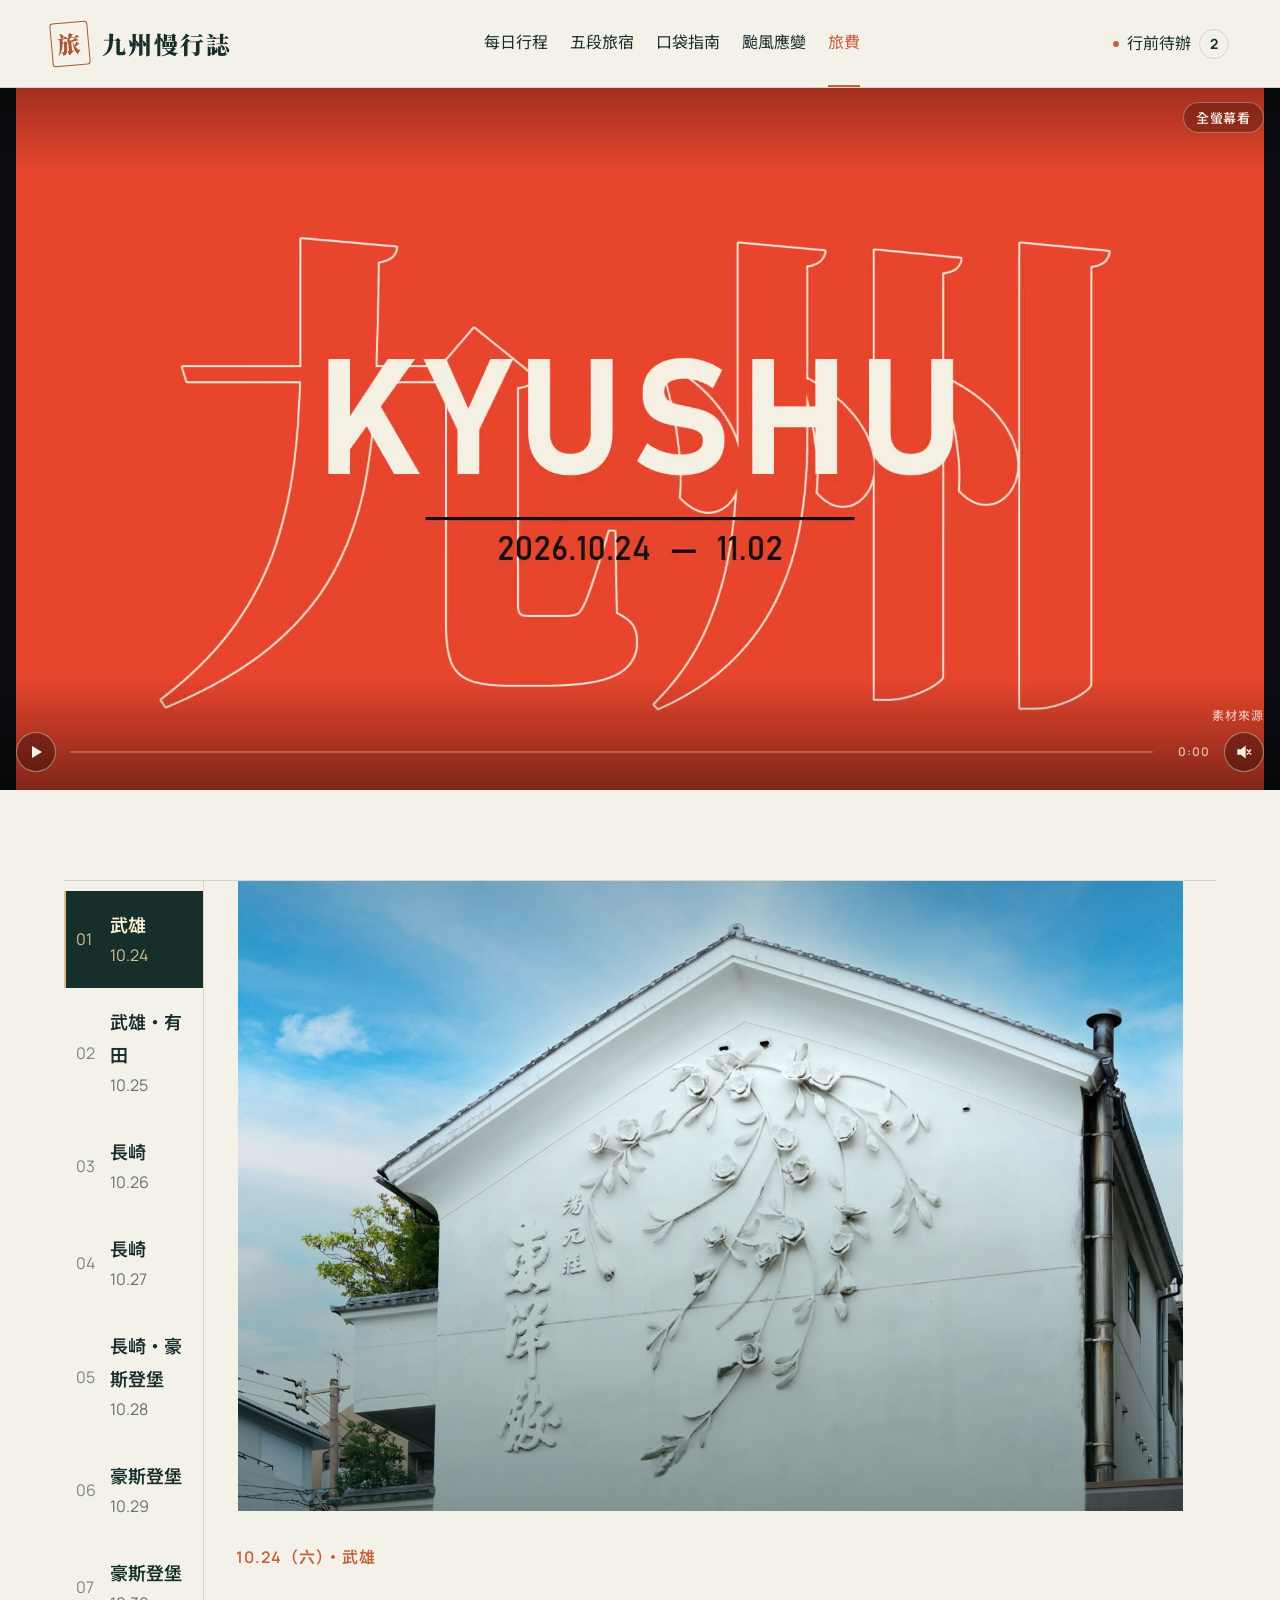
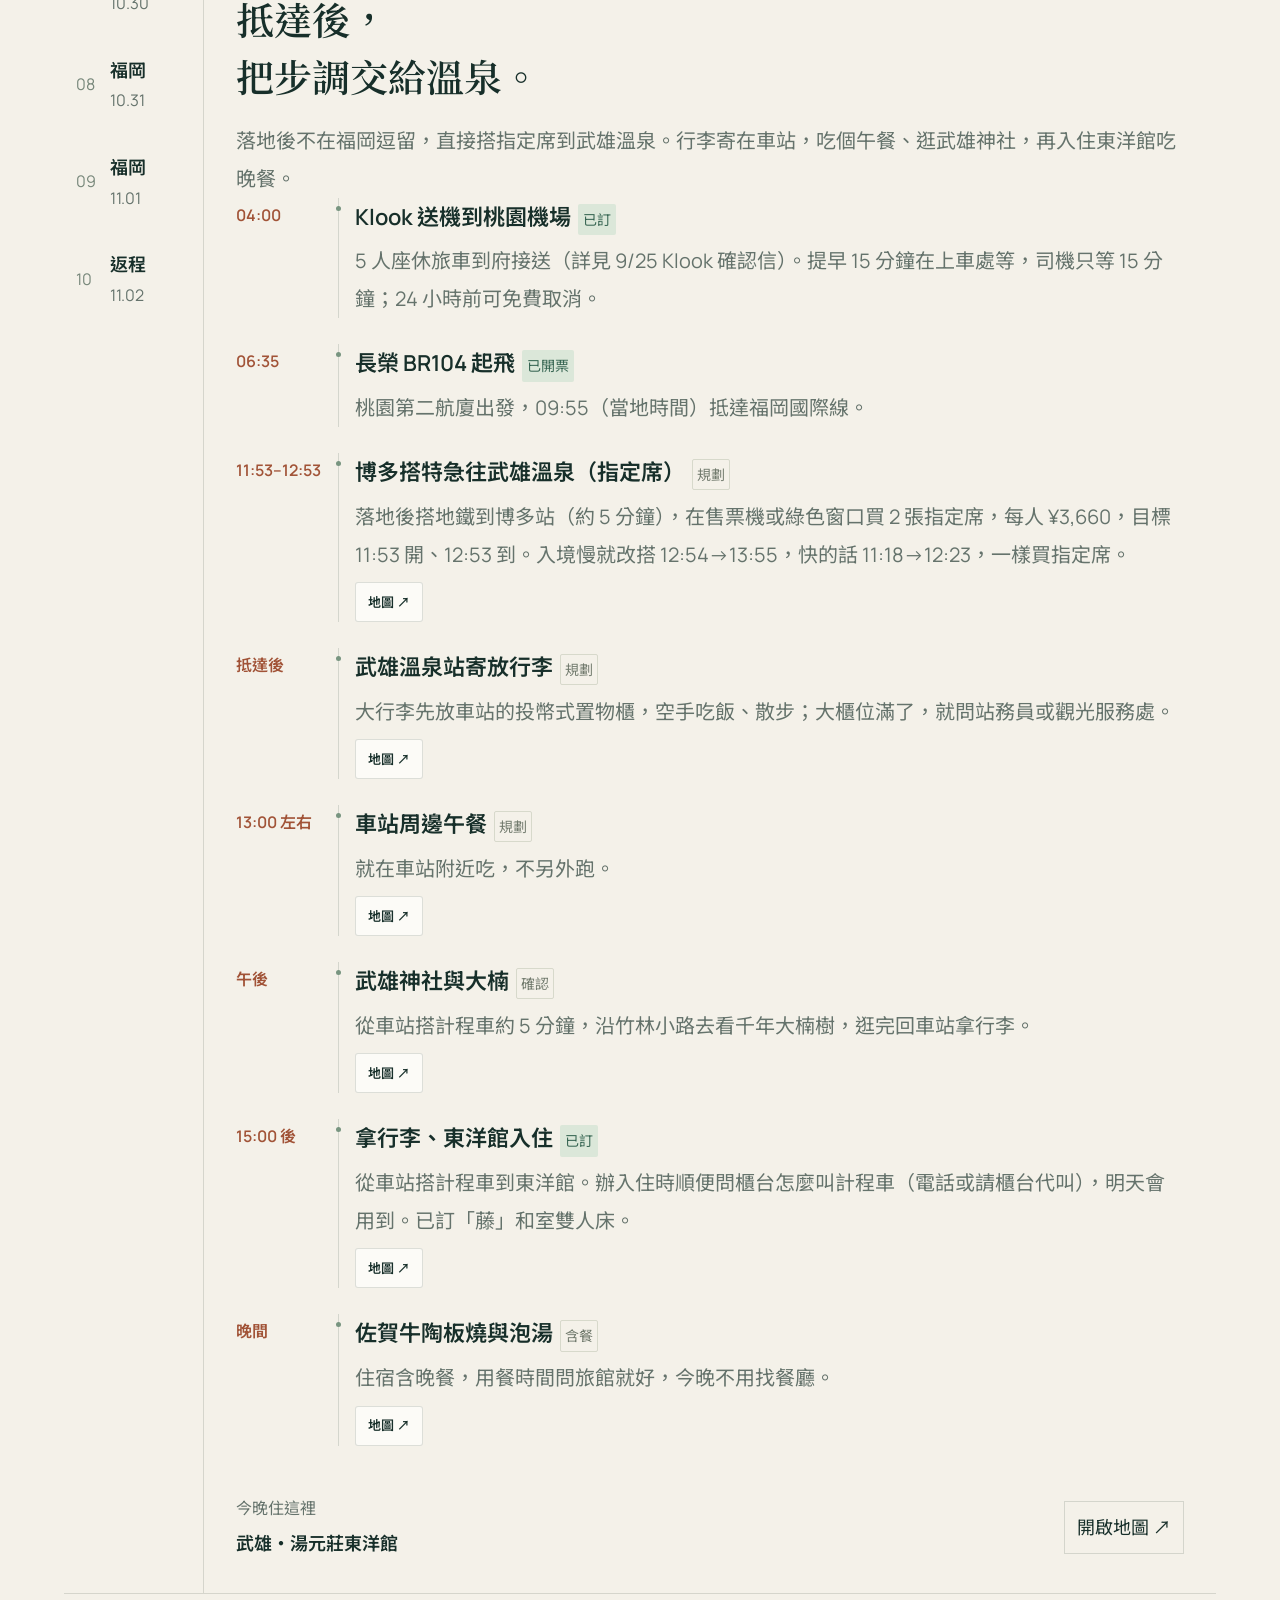
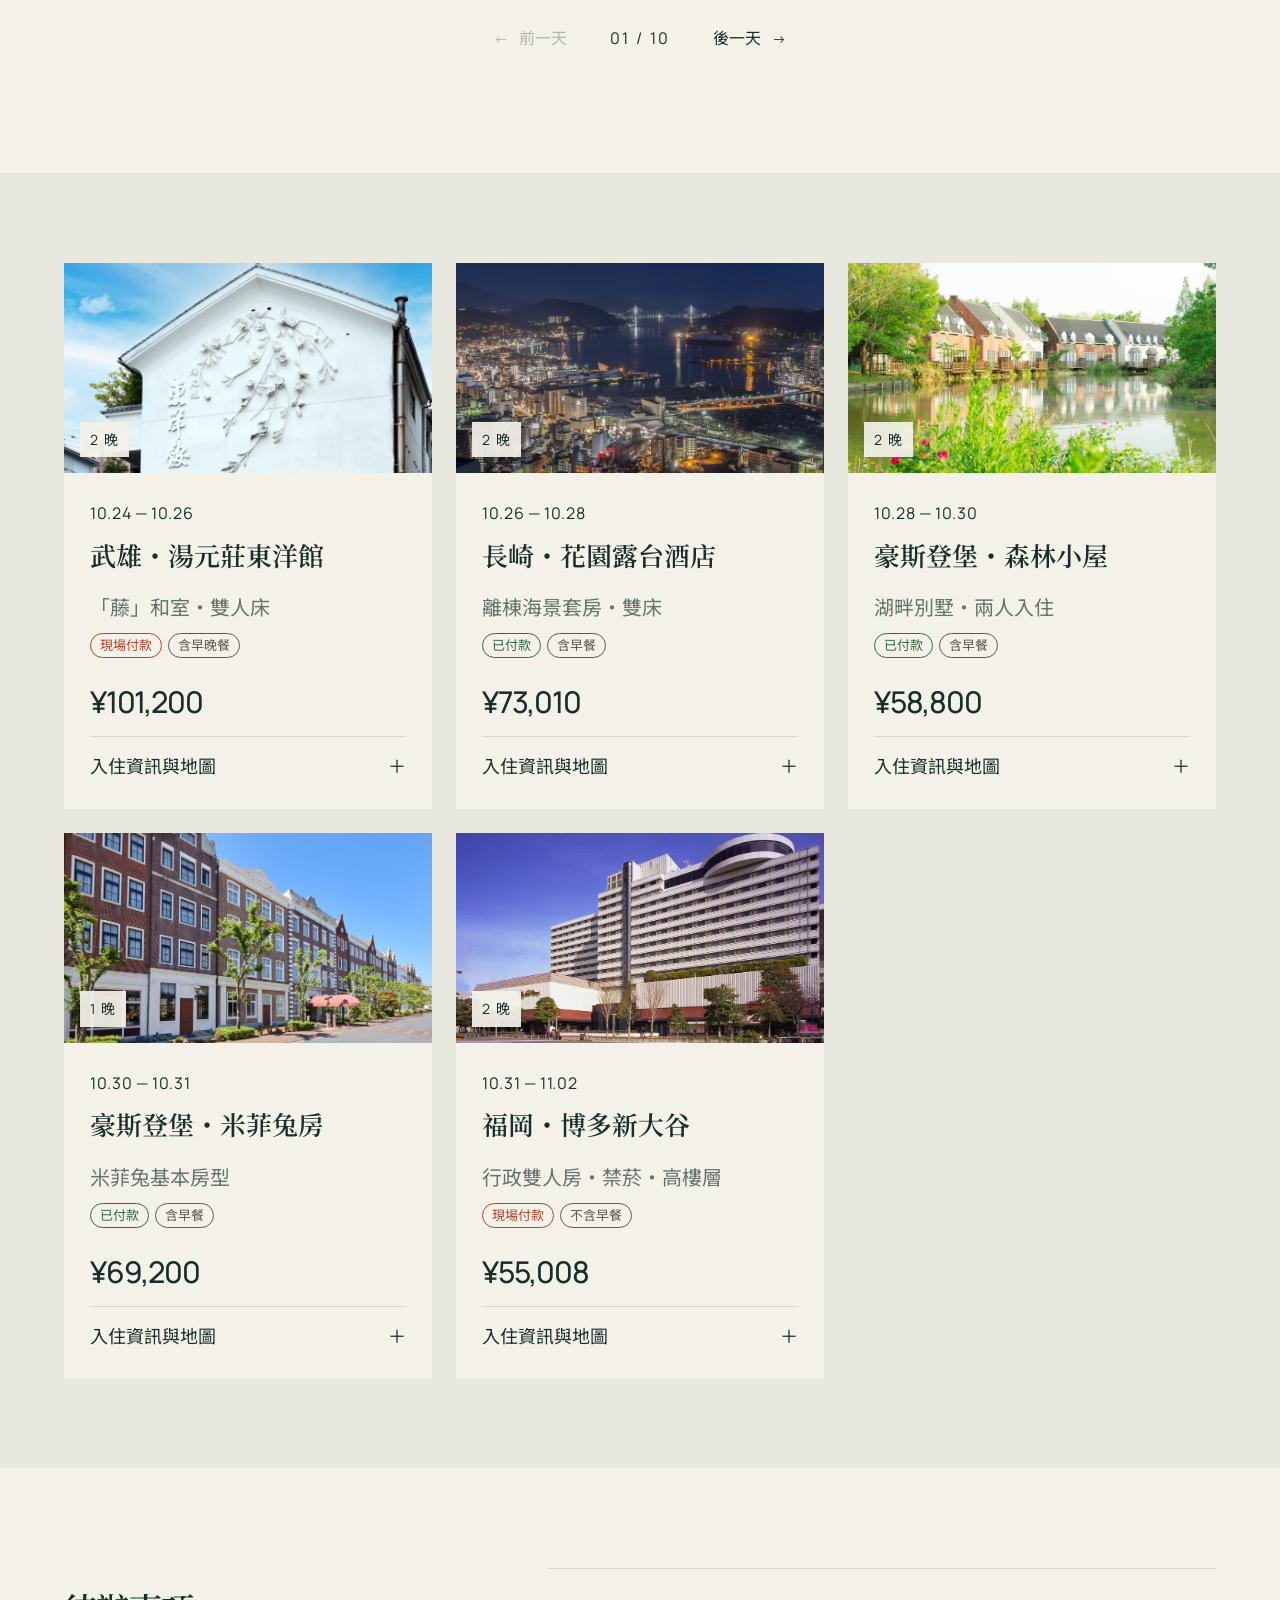
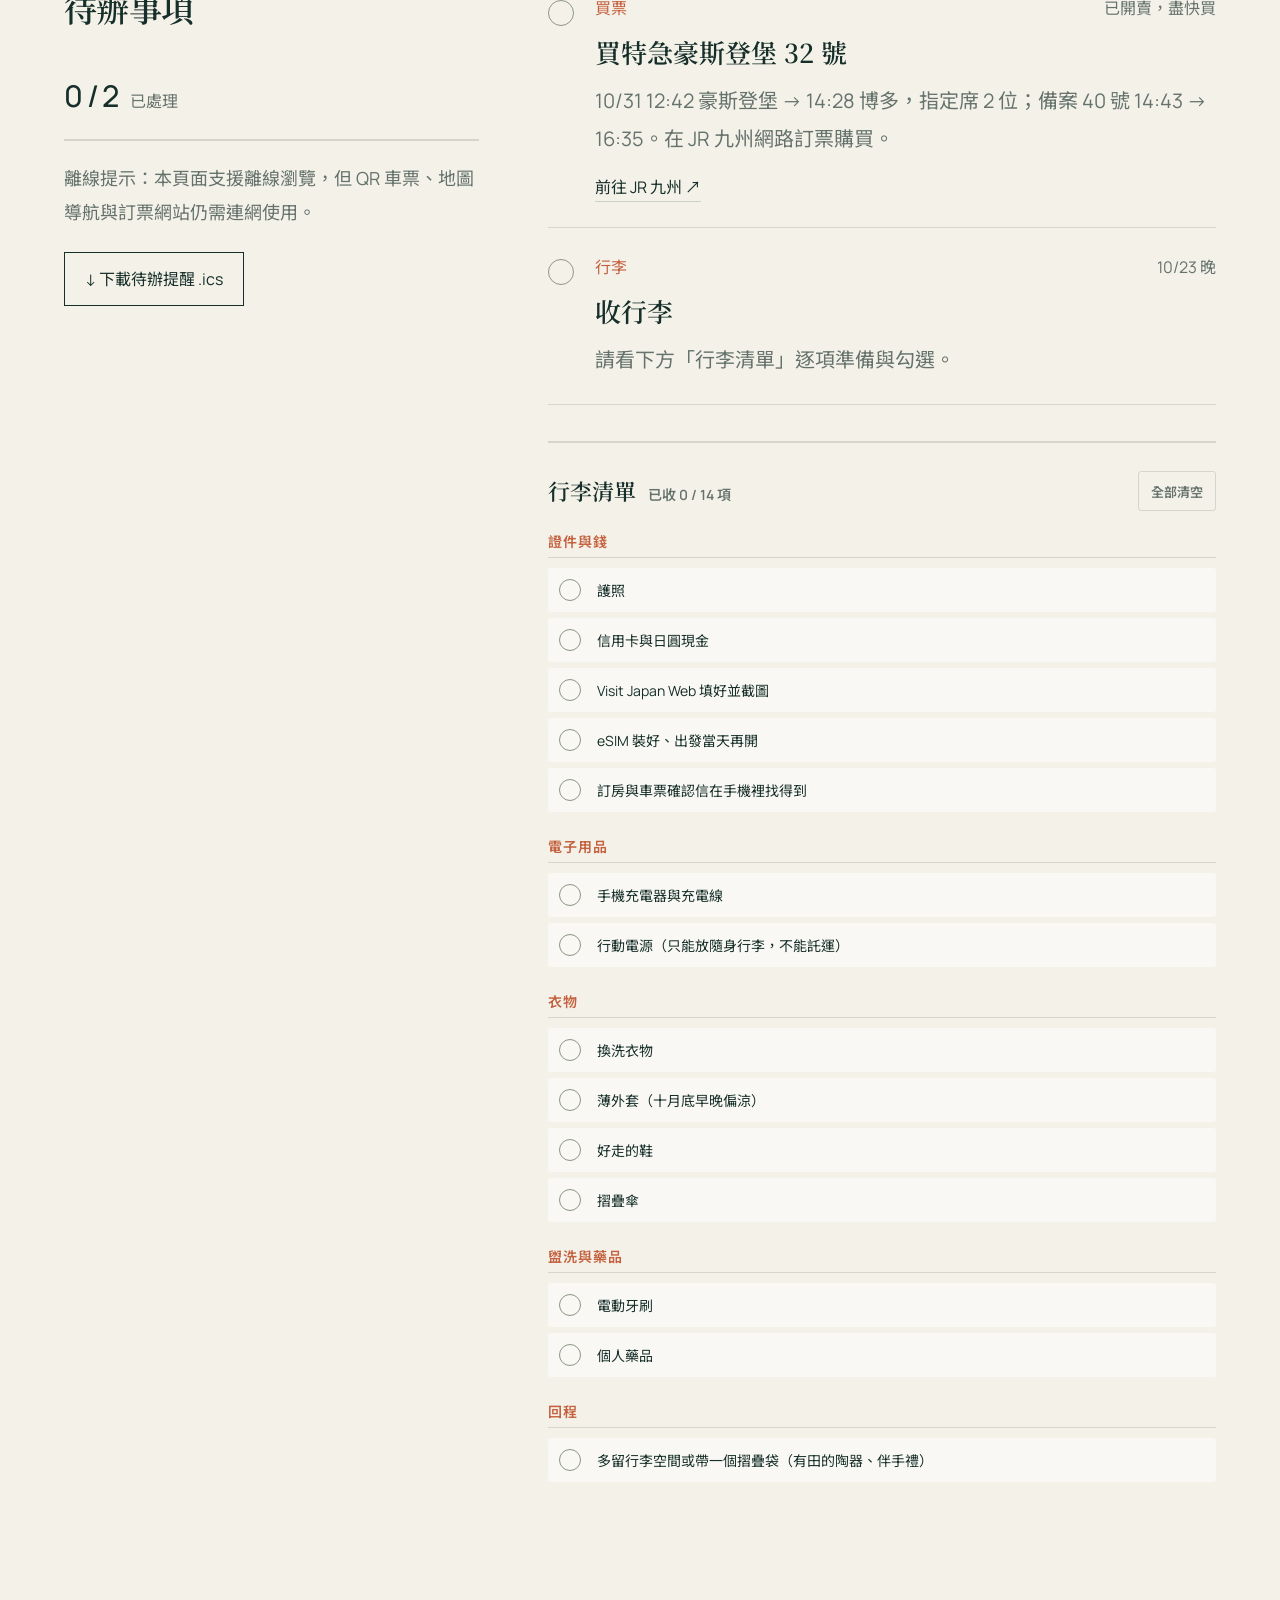
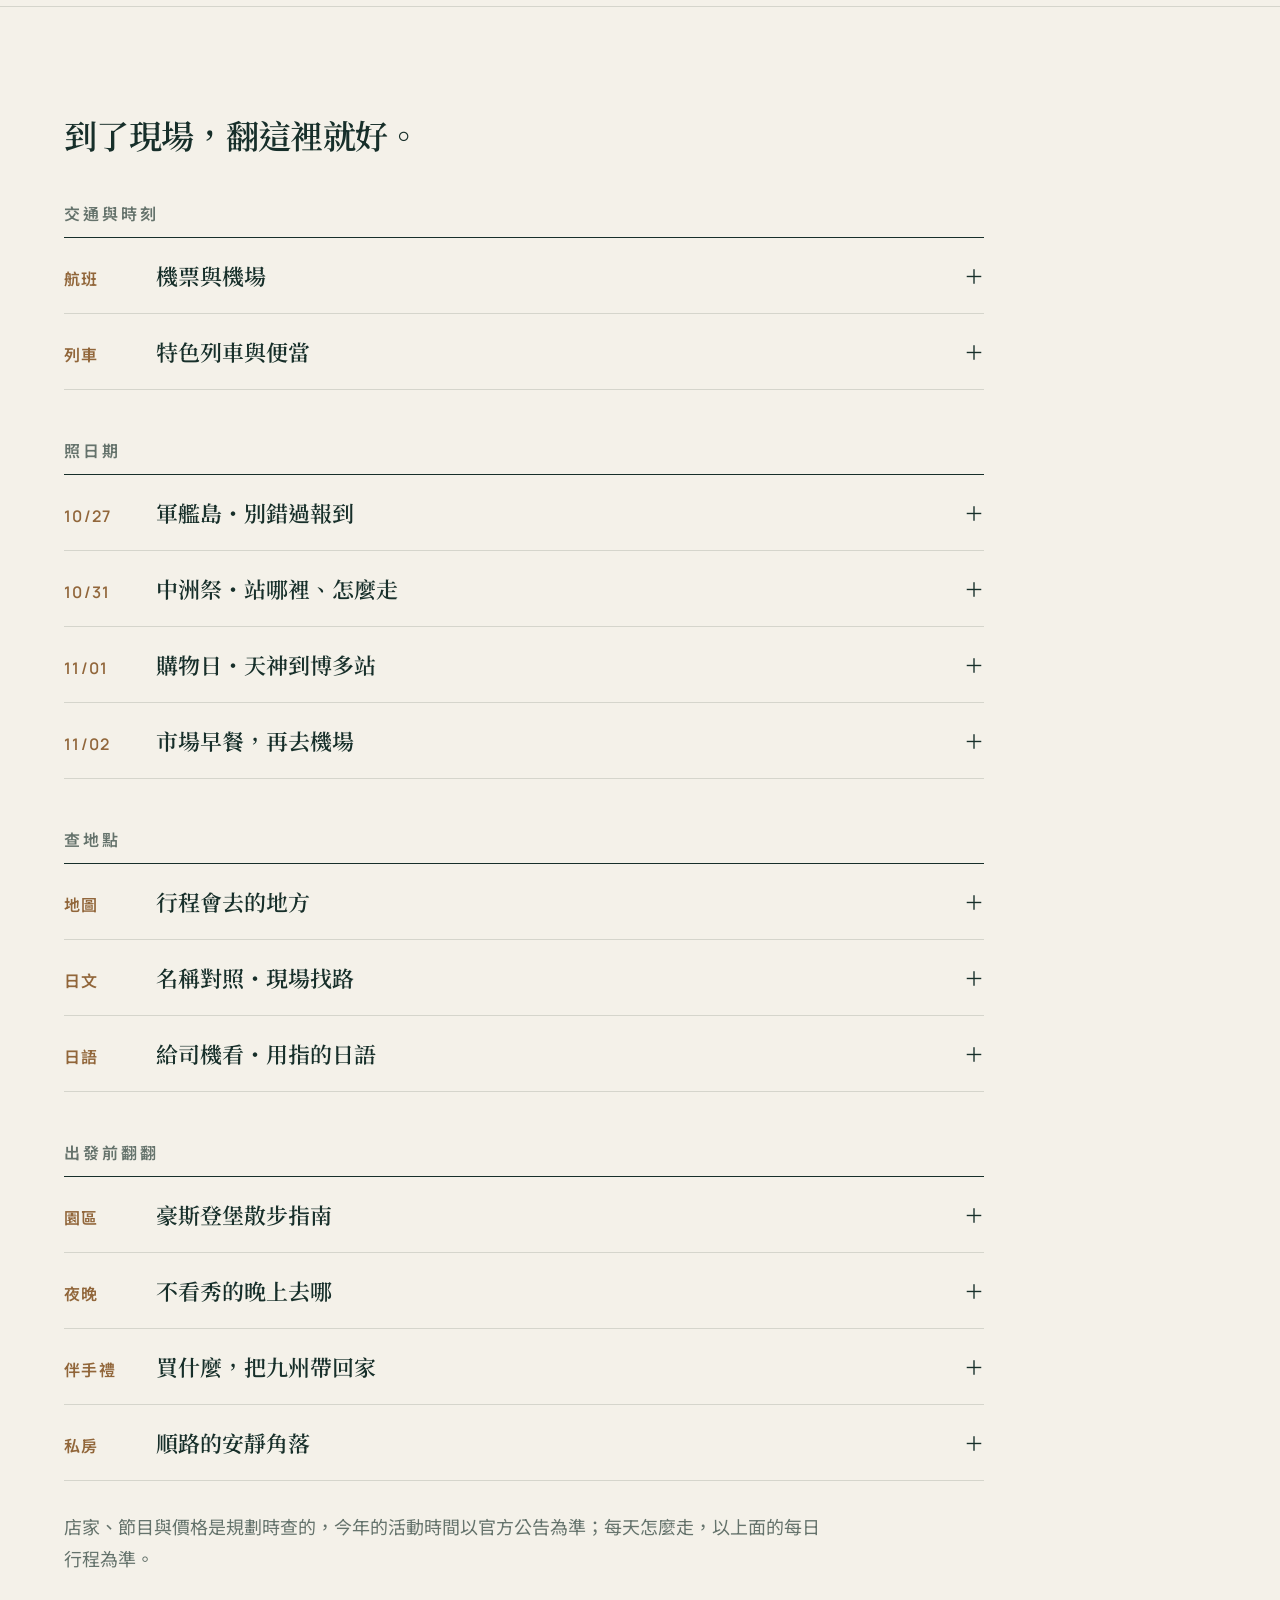
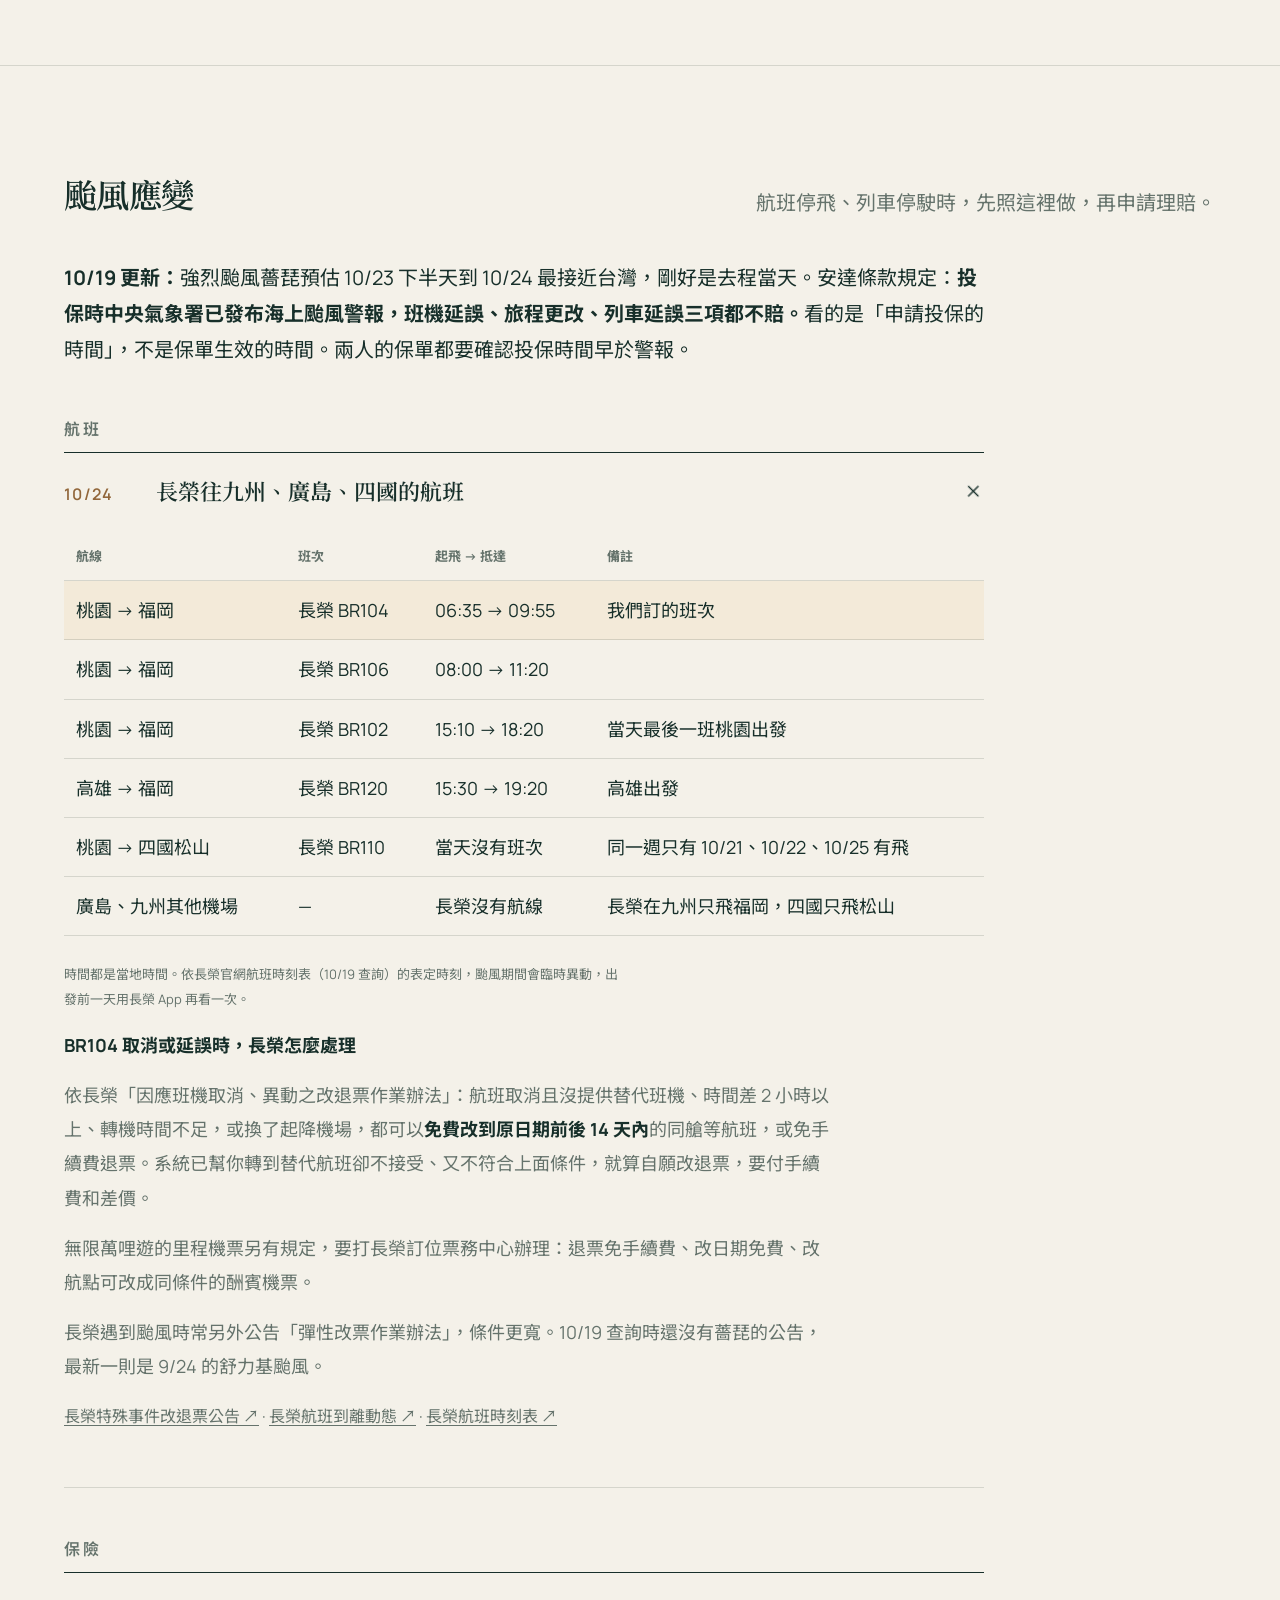
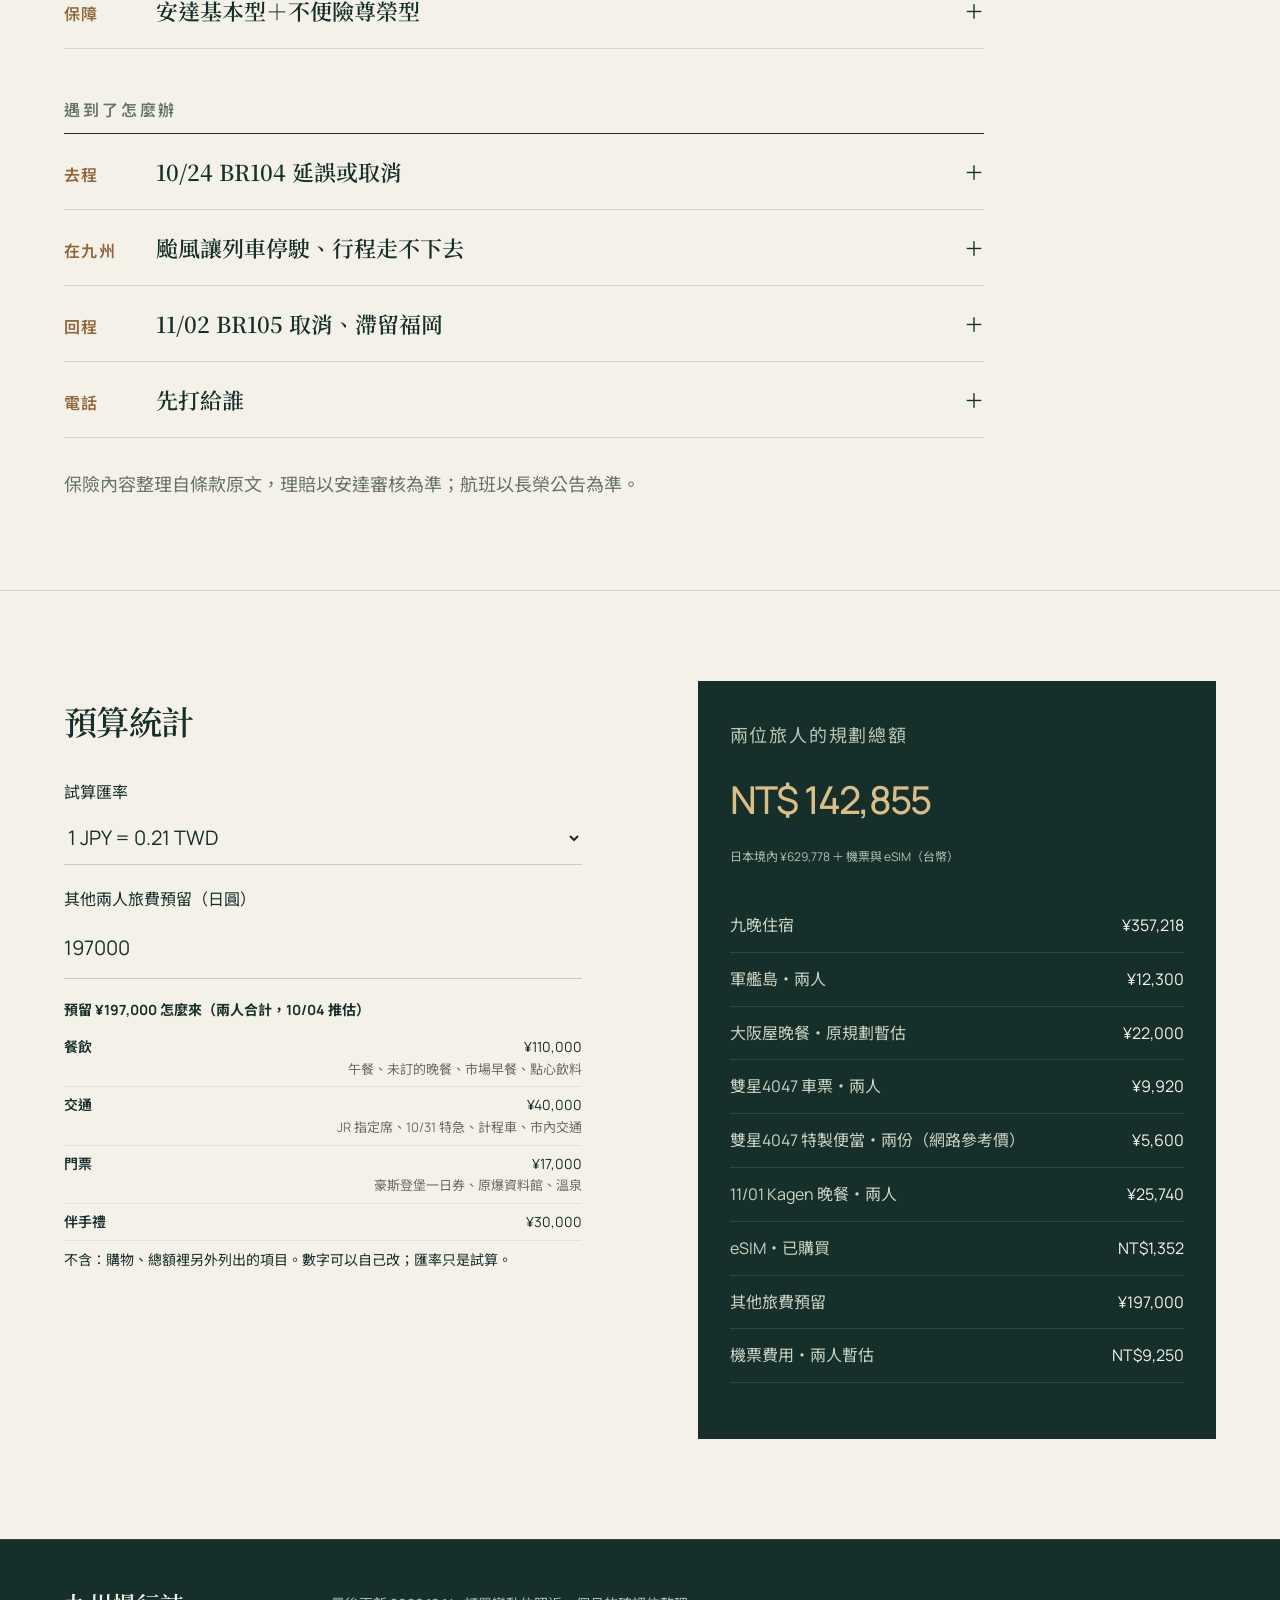
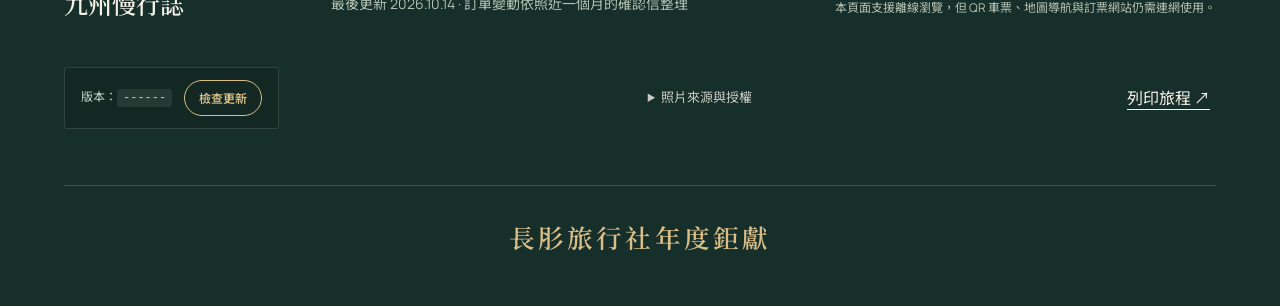
==== commit 42141410: "九州頁新增「颱風應變」專區：長榮 10/24 航班與安達保障 - 新增 #typhoon 區塊：長榮 10/24 往福岡、松山航班（官網時刻表 10/19 查詢）、長榮航班取消改退票規定 - 安達基本" ====
--- a/2026fukuoka/index.html
+++ b/2026fukuoka/index.html
@@ -21,7 +21,7 @@
 <body>
 <a class="skip-link" href="#main">跳至主要內容</a>
 <header class="topbar"><a href="#home" class="brand" aria-label="九州慢行誌首頁"><span class="brand-seal">旅</span><span>九州慢行誌</span></a>
-<nav aria-label="主要導覽"><a href="#journey">每日行程</a><a href="#stays">五段旅宿</a><a href="#guide">口袋指南</a><a href="#budget">旅費</a></nav>
+<nav aria-label="主要導覽"><a href="#journey">每日行程</a><a href="#stays">五段旅宿</a><a href="#guide">口袋指南</a><a href="#typhoon">颱風應變</a><a href="#budget">旅費</a></nav>
 <a class="todo-trigger" href="#tasks"><span class="status-dot"></span>行前待辦 <b id="nav-count">2</b></a></header>
 <main id="main">
 <section class="cover-film" id="home" aria-labelledby="cover-title"><h1 id="cover-title" class="sr-only">九州慢行誌・2026 秋季十天九夜</h1><iframe src="film.html?embed=1" title="九州慢行誌：十天行程旅行短片" allow="fullscreen"></iframe></section>
@@ -223,10 +223,90 @@
 <p class="guide-note">店家、節目與價格是規劃時查的，今年的活動時間以官方公告為準；每天怎麼走，以上面的每日行程為準。</p>
 </div>
 </section>
+<section class="journal-section guide-section typhoon-section" id="typhoon" aria-labelledby="typhoon-title"><div class="section-heading"><div><h2 id="typhoon-title">颱風應變</h2></div><p>航班停飛、列車停駛時，先照這裡做，再申請理賠。</p></div>
+<div class="guide">
+<p class="note warn"><b>10/19 更新：</b>強烈颱風薔琵預估 10/23 下半天到 10/24 最接近台灣，剛好是去程當天。安達條款規定：<b>投保時中央氣象署已發布海上颱風警報，班機延誤、旅程更改、列車延誤三項都不賠。</b>看的是「申請投保的時間」，不是保單生效的時間。兩人的保單都要確認投保時間早於警報。</p>
+
+<h3 class="guide-sub">航班</h3>
+<details class="guide-detail" open><summary><span>10/24</span>長榮往九州、廣島、四國的航班<b>＋</b></summary><div class="guide-body">
+<div class="tw"><table class="stack">
+<thead><tr><th>航線</th><th>班次</th><th>起飛 → 抵達</th><th>備註</th></tr></thead>
+<tbody>
+<tr class="pick"><td data-label="航線">桃園 → 福岡</td><td data-label="班次">長榮 BR104</td><td data-label="起飛 → 抵達">06:35 → 09:55</td><td data-label="備註">我們訂的班次</td></tr>
+<tr><td data-label="航線">桃園 → 福岡</td><td data-label="班次">長榮 BR106</td><td data-label="起飛 → 抵達">08:00 → 11:20</td><td data-label="備註"></td></tr>
+<tr><td data-label="航線">桃園 → 福岡</td><td data-label="班次">長榮 BR102</td><td data-label="起飛 → 抵達">15:10 → 18:20</td><td data-label="備註">當天最後一班桃園出發</td></tr>
+<tr><td data-label="航線">高雄 → 福岡</td><td data-label="班次">長榮 BR120</td><td data-label="起飛 → 抵達">15:30 → 19:20</td><td data-label="備註">高雄出發</td></tr>
+<tr><td data-label="航線">桃園 → 四國松山</td><td data-label="班次">長榮 BR110</td><td data-label="起飛 → 抵達">當天沒有班次</td><td data-label="備註">同一週只有 10/21、10/22、10/25 有飛</td></tr>
+<tr><td data-label="航線">廣島、九州其他機場</td><td data-label="班次">—</td><td data-label="起飛 → 抵達">長榮沒有航線</td><td data-label="備註">長榮在九州只飛福岡，四國只飛松山</td></tr>
+</tbody></table></div>
+<p class="source">時間都是當地時間。依長榮官網航班時刻表（10/19 查詢）的表定時刻，颱風期間會臨時異動，出發前一天用長榮 App 再看一次。</p>
+<p class="lede"><b>BR104 取消或延誤時，長榮怎麼處理</b></p>
+<p>依長榮「因應班機取消、異動之改退票作業辦法」：航班取消且沒提供替代班機、時間差 2 小時以上、轉機時間不足，或換了起降機場，都可以<b>免費改到原日期前後 14 天內</b>的同艙等航班，或免手續費退票。系統已幫你轉到替代航班卻不接受、又不符合上面條件，就算自願改退票，要付手續費和差價。</p>
+<p>無限萬哩遊的里程機票另有規定，要打長榮訂位票務中心辦理：退票免手續費、改日期免費、改航點可改成同條件的酬賓機票。</p>
+<p>長榮遇到颱風時常另外公告「彈性改票作業辦法」，條件更寬。10/19 查詢時還沒有薔琵的公告，最新一則是 9/24 的舒力基颱風。</p>
+<p class="links"><a href="https://www.evaair.com/zh-tw/customer-services/ticket-changes-refunds-due-to-schedule-changes/" target="_blank" rel="noopener noreferrer">長榮特殊事件改退票公告 ↗</a> · <a href="https://booking.evaair.com/flyeva/eva/b2c/flight-status.aspx?lang=zh-tw" target="_blank" rel="noopener noreferrer">長榮航班到離動態 ↗</a> · <a href="https://booking.evaair.com/flyeva/eva/b2c/flight-schedules.aspx?lang=zh-tw" target="_blank" rel="noopener noreferrer">長榮航班時刻表 ↗</a></p>
+</div></details>
+
+<h3 class="guide-sub">保險</h3>
+<details class="guide-detail"><summary><span>保障</span>安達基本型＋不便險尊榮型<b>＋</b></summary><div class="guide-body">
+<p class="lede">每位被保險人各自一張保單，下面是一個人的保額。</p>
+<div class="tw"><table class="stack">
+<thead><tr><th>保障項目</th><th>金額</th><th>給付方式</th></tr></thead>
+<tbody>
+<tr class="pick"><td data-label="保障項目">班機延誤（延誤 4 小時以上）</td><td data-label="金額">每滿 4 小時 6,000 元，每次最高 1.2 萬</td><td data-label="給付方式">定額，整趟最多 2 次</td></tr>
+<tr class="pick"><td data-label="保障項目">水上或陸上交通工具延誤（JR、新幹線、巴士、渡輪延誤 4 小時以上）</td><td data-label="金額">每滿 4 小時 6,000 元，每次最高 1.2 萬</td><td data-label="給付方式">定額，同一車站 1 次，整趟最多 2 次</td></tr>
+<tr class="pick"><td data-label="保障項目">旅程更改（因天災改行程而增加的交通、住宿費）</td><td data-label="金額">最高 8 萬</td><td data-label="給付方式">實支實付，每項上限為原預定費用的 1.2 倍</td></tr>
+<tr><td data-label="保障項目">旅程更改：傳染病或被要求檢疫</td><td data-label="金額">最高 8 萬</td><td data-label="給付方式">實支實付</td></tr>
+<tr><td data-label="保障項目">旅程取消（出發前 20 天內親屬死亡或病危、罷工等）</td><td data-label="金額">最高 8 萬，另含傳染病及檢疫 8 萬</td><td data-label="給付方式"><span>實支實付；颱風造成停飛<b>不適用</b></span></td></tr>
+<tr><td data-label="保障項目">班機改降其他機場</td><td data-label="金額">5,000 元；改降台灣其他機場 2,500 元</td><td data-label="給付方式">定額，最多 2 次</td></tr>
+<tr><td data-label="保障項目">行李延誤（6 小時以上，回台不算）</td><td data-label="金額">6,000 元</td><td data-label="給付方式">定額</td></tr>
+<tr><td data-label="保障項目">行李損失</td><td data-label="金額">6,000 元</td><td data-label="給付方式">定額</td></tr>
+<tr><td data-label="保障項目">旅行文件損失（護照、簽證）</td><td data-label="金額">3,000 元</td><td data-label="給付方式">定額</td></tr>
+<tr><td data-label="保障項目">等待返國住宿（住院 7 天以上，出院後）</td><td data-label="金額">每日 3,000 元，最多 5 天</td><td data-label="給付方式">實支實付</td></tr>
+<tr><td data-label="保障項目">第三人責任</td><td data-label="金額">最高 300 萬</td><td data-label="給付方式">實支實付</td></tr>
+<tr><td data-label="保障項目">信用卡盜用／旅行期間居家竊盜</td><td data-label="金額">最高 3 萬／最高 5 萬</td><td data-label="給付方式">實支實付</td></tr>
+<tr><td data-label="保障項目">手機被竊（使用中的手機）／現金竊盜</td><td data-label="金額">2,000 元／最高 3,000 元</td><td data-label="給付方式">手機定額；現金實支實付</td></tr>
+<tr><td data-label="保障項目">居家火災臨時住宿</td><td data-label="金額">1 萬</td><td data-label="給付方式">定額</td></tr>
+<tr><td data-label="保障項目">身故及失能（基本型）</td><td data-label="金額">300 萬</td><td data-label="給付方式">—</td></tr>
+<tr><td data-label="保障項目">傷害醫療（基本型）</td><td data-label="金額">30 萬</td><td data-label="給付方式">實支實付</td></tr>
+<tr><td data-label="保障項目">海外突發疾病，含法定傳染病（基本型，日本加成 200%）</td><td data-label="金額">住院 40 萬、門診 8,000 元、急診 2 萬</td><td data-label="給付方式">實支實付</td></tr>
+</tbody></table></div>
+<p class="source">保額依安達旅平險官網「承保內容」；理賠條件依安達 2026 年 8 月版條款。另附海外急難援助服務，上限 12 萬美金，屬安達無償提供、非保險契約的權利。</p>
+</div></details>
+
+<h3 class="guide-sub">遇到了怎麼辦</h3>
+<details class="guide-detail"><summary><span>去程</span>10/24 BR104 延誤或取消<b>＋</b></summary><div class="guide-body">
+<p><b>可以理賠：班機延誤</b><br>從原定 06:35 算到實際起飛，或第一班替代班機實際起飛為止。延誤 4 小時賠 6,000 元，8 小時以上賠 1.2 萬。長榮排了替代班機一定要搭第一班，不搭就不賠。自己另買其他班機，目的地要同樣是福岡。</p>
+<p><b>不賠：另外買機票的錢</b><br>新機票的票價不在任何一項保障內，班機延誤只給定額。</p>
+<p><b>不賠：在台灣的住宿和交通</b><br>旅程更改只保出境後，在桃園等候的花費都不賠（條款第 25 條第 7 款）。</p>
+<p><b>不賠：決定整趟不去</b><br>旅程取消的理由不含颱風停飛，東洋館、長崎等已付不退的房費拿不回來，要自己跟旅館溝通。</p>
+<p class="note">現場要拿：長榮開的延誤或取消證明、登機證或搭機證明、原電子機票。</p>
+</div></details>
+<details class="guide-detail"><summary><span>在九州</span>颱風讓列車停駛、行程走不下去<b>＋</b></summary><div class="guide-body">
+<p><b>可以理賠：水上或陸上交通工具延誤</b><br>列車因颱風等天災延誤 4 小時以上，從原定發車時間算到第一班替代班次實際發車為止；停駛到隔天才有車，也照這個方式算時數。每滿 4 小時 6,000 元，每次最高 1.2 萬。業者有替代班次要搭第一班。</p>
+<p><b>可以理賠：旅程更改</b><br>所在地或要去的地方遇到颱風，不得不改行程，多出來的住宿和交通費實報實銷，最高 8 萬。扣掉能退回的錢後，每項上限是原預定費用的 1.2 倍。例：原訂一晚 2 萬日圓的房間，臨時多住一晚，最多賠 2.4 萬日圓的等值台幣。</p>
+<p><b>兩項可以一起申請：</b>一項定額、一項實支實付，分屬不同保障。實際以安達認定為準。</p>
+<p><b>不賠：到不了的那間旅館</b><br>原本訂好卻因停駛住不到的房費，不算「增加的費用」，記得盡早聯絡旅館取消或爭取免收。</p>
+<p class="note">現場要拿：JR 的停駛證明（運休証明書）或延誤證明（遅延証明書）、原訂車票（JR Pass 要先劃位才能證明原行程）、新買車票與新訂住宿的收據正本、原訂住宿的訂房確認與退款證明。日本氣象廳警報和 JR 運休公告記得截圖。</p>
+</div></details>
+<details class="guide-detail"><summary><span>回程</span>11/02 BR105 取消、滯留福岡<b>＋</b></summary><div class="guide-body">
+<p><b>可以理賠：班機延誤</b>，算法同去程。</p>
+<p><b>可以理賠：旅程更改</b><br>台灣或日本遇到颱風，被迫在福岡多住，增加的住宿與交通費最高 8 萬。回程當天沒訂房，依產險公會 7 月的從寬認定，可用 11/01 那晚的住宿收據當基準，上限是它的 1.2 倍。</p>
+<p class="note warn"><b>一定要先延長保期：</b>自動延長 24 小時只適用「已經上了交通工具」的情況。登機前就取消、要多待幾天，請在保險期間到期前打給安達延長，否則延長的日子沒有保障。</p>
+</div></details>
+<details class="guide-detail"><summary><span>電話</span>先打給誰<b>＋</b></summary><div class="guide-body">
+<p><b>安達 24 小時海外急難援助：</b><a href="tel:+886223266758">+886-2-2326-6758</a><br>知道出事後 5 天內一定要通知安達（條款第 11 條）。</p>
+<p><b>安達旅遊保險服務專線：</b><a href="tel:0800656068">0800-656-068</a>（上班日 09:00–17:30）</p>
+<p><b>長榮航空訂位票務中心：</b>改票、里程機票改退都打這裡，颱風期間很難打通，航班一公告取消就馬上撥。</p>
+<p class="links"><a href="https://www.chubbtravelinsurance.com.tw/cti/tw-zh/home/learn/our-products/what-is-covered.html" target="_blank" rel="noopener noreferrer">安達承保內容 ↗</a> · <a href="https://www.chubbtravelinsurance.com.tw/" target="_blank" rel="noopener noreferrer">安達旅平險網站 ↗</a> · <a href="https://www.jma.go.jp/bosai/map.html#contents=warning" target="_blank" rel="noopener noreferrer">日本氣象廳警報 ↗</a> · <a href="https://www.jrkyushu.co.jp/" target="_blank" rel="noopener noreferrer">JR 九州運行資訊 ↗</a></p>
+</div></details>
+<p class="guide-note">保險內容整理自條款原文，理賠以安達審核為準；航班以長榮公告為準。</p>
+</div>
+</section>
 <section class="budget-section" id="budget" aria-labelledby="budget-title"><div><h2 id="budget-title">預算統計</h2><div class="budget-controls"><label>試算匯率 <select id="budget-rate"><option value=".20">1 JPY = 0.20 TWD</option><option value=".21" selected>1 JPY = 0.21 TWD</option><option value=".22">1 JPY = 0.22 TWD</option></select></label><label>其他兩人旅費預留（日圓）<input id="extra-budget" type="number" min="0" max="2000000" step="1000" value="197000"></label><div class="budget-note"><p><b>預留 ¥197,000 怎麼來（兩人合計，10/04 推估）</b></p><dl><div><dt>餐飲</dt><dd>¥110,000<small>午餐、未訂的晚餐、市場早餐、點心飲料</small></dd></div><div><dt>交通</dt><dd>¥40,000<small>JR 指定席、10/31 特急、計程車、市內交通</small></dd></div><div><dt>門票</dt><dd>¥17,000<small>豪斯登堡一日券、原爆資料館、溫泉</small></dd></div><div><dt>伴手禮</dt><dd>¥30,000</dd></div></dl><p>不含：購物、總額裡另外列出的項目。數字可以自己改；匯率只是試算。</p></div></div></div><div class="budget-card"><span>兩位旅人的規劃總額</span><strong id="budget-total"></strong><p id="budget-jpy"></p><dl><div><dt>九晚住宿</dt><dd>¥357,218</dd></div><div><dt>軍艦島・兩人</dt><dd>¥12,300</dd></div><div><dt>大阪屋晚餐・原規劃暫估</dt><dd>¥22,000</dd></div><div><dt>雙星4047 車票・兩人</dt><dd>¥9,920</dd></div><div><dt>雙星4047 特製便當・兩份（網路參考價）</dt><dd>¥5,600</dd></div><div><dt>11/01 Kagen 晚餐・兩人</dt><dd>¥25,740</dd></div><div><dt>eSIM・已購買</dt><dd>NT$1,352</dd></div><div><dt>其他旅費預留</dt><dd id="extra-value"></dd></div><div><dt>機票費用・兩人暫估</dt><dd>NT$9,250</dd></div></dl></div></section>
 </main>
 <footer><a class="footer-brand" href="#home">九州慢行誌</a><p>最後更新 2026.10.14 · 訂單變動依照近一個月的確認信整理</p><p class="footer-offline-note">本頁面支援離線瀏覽，但 QR 車票、地圖導航與訂票網站仍需連網使用。</p><div class="sw-status-panel" id="sw-status-panel"><span class="sw-version" id="sw-version">版本：<code id="sw-version-code">------</code></span><button type="button" class="sw-check-btn" id="sw-check-btn">檢查更新</button></div><details class="credits"><summary>照片來源與授權</summary><p>武雄照片：<a href="https://takeo-toyokan.jp/" target="_blank" rel="noopener noreferrer">東洋館官方</a> · 新大谷照片：<a href="https://www.kys-newotani.co.jp/hakata/" target="_blank" rel="noopener noreferrer">飯店官方</a> · 米菲兔房、森林小屋、阿姆斯特丹飯店與燈光秀照片：<a href="https://www.huistenbosch.co.jp/hotels/am/" target="_blank" rel="noopener noreferrer">豪斯登堡官方</a>（Miffy © Mercis bv） · 天神街景：<a href="https://www.japan.travel/en/spot/2172/" target="_blank" rel="noopener noreferrer">日本國家旅遊局</a> · 中洲祭照片：<a href="https://www.fukuoka-now.com/" target="_blank" rel="noopener noreferrer">Fukuoka Now</a><br>其餘照片來自 Wikimedia Commons，依各自授權使用：<a href="https://commons.wikimedia.org/wiki/File:Aerial_view_of_Fukuoka_Island_City.jpg" target="_blank" rel="noopener noreferrer">片頭空拍福岡</a> ブルーノ・プラス（CC BY-SA 4.0） · <a href="https://commons.wikimedia.org/wiki/File:Night_cityscape_in_Nagasaki_-_view_from_near_the_mouth_of_Urakami_River_(2016-04-09_by_Eiji_Kikuta_@Pixabay_1342591).jpg" target="_blank" rel="noopener noreferrer">長崎夜景</a> Eiji Kikuta（CC0） · <a href="https://commons.wikimedia.org/wiki/File:Hashima,_Nagasaki,_Japan,_20240814_1421_3380.jpg" target="_blank" rel="noopener noreferrer">軍艦島</a> Jakub Hałun（CC BY 4.0） · <a href="https://commons.wikimedia.org/wiki/File:Windmill_in_Huis_Ten_Bosch_20140118.JPG" target="_blank" rel="noopener noreferrer">風車</a> そらみみ（CC BY-SA 3.0） · <a href="https://commons.wikimedia.org/wiki/File:Huis_ten_Bosch_river_view_-_panoramio.jpg" target="_blank" rel="noopener noreferrer">園區水岸</a> Masoud Akbari（CC BY-SA 3.0） · <a href="https://commons.wikimedia.org/wiki/File:New_year_illumination_in_Japan_-_panoramio.jpg" target="_blank" rel="noopener noreferrer">運河點燈</a> Masoud Akbari（CC BY-SA 3.0） · <a href="https://commons.wikimedia.org/wiki/File:%E7%A6%8F%E5%A4%AA%E9%83%8E_(50040253797).jpg" target="_blank" rel="noopener noreferrer">明太子店</a> whity（CC BY 2.0） · <a href="https://commons.wikimedia.org/wiki/File:Arita_Akaemachi_potteries_and_porcelain_stores_street_02.JPG" target="_blank" rel="noopener noreferrer">有田老街</a> Pekachu（CC BY-SA 4.0） · <a href="https://commons.wikimedia.org/wiki/File:Yanagibashi_Rengo_Ichiba_by_LWY_in_Fukuoka.jpg" target="_blank" rel="noopener noreferrer">柳橋市場</a> LWY（CC BY 2.0） · <a href="https://commons.wikimedia.org/wiki/File:Boeing_777_JA8983_takeoff_at_Fukuoka_Airport_Feb_2012.jpg" target="_blank" rel="noopener noreferrer">片尾起飛</a> redlegsfan21（CC BY-SA 2.0）</p></details><button id="print-trip" class="text-button">列印旅程 ↗</button><p class="couple-signature">長肜旅行社年度鉅獻</p></footer>
-<nav class="mobile-nav" aria-label="手機快速導覽"><a href="#journey">日程</a><a href="#stays">旅宿</a><a href="#tasks">待辦 <span id="mobile-count">2</span></a><a href="#guide">指南</a></nav><div class="toast" id="toast" role="status"></div>
+<nav class="mobile-nav" aria-label="手機快速導覽"><a href="#journey">日程</a><a href="#stays">旅宿</a><a href="#tasks">待辦 <span id="mobile-count">2</span></a><a href="#guide">指南</a><a href="#typhoon">颱風</a></nav><div class="toast" id="toast" role="status"></div>
 <dialog class="htb-dialog" id="htb-dialog" aria-label="豪斯登堡詳細攻略">
 <div class="htb-bar"><span>豪斯登堡・詳細攻略</span><button type="button" class="htb-close" data-close aria-label="關閉">✕ 關閉</button></div>
 
--- a/2026fukuoka/journal.css
+++ b/2026fukuoka/journal.css
@@ -34,7 +34,7 @@
 @media(min-width:1600px){.cover-copy{padding-left:80px}.cover{min-height:740px}}
 @media(max-width:1100px){.topbar nav{gap:22px}.cover-copy{padding-top:60px}.cover h1{font-size:50px}.cover-meta{gap:18px}.day-page{grid-template-columns:39% 61%}.day-copy{padding:25px 24px}.journey-shell{grid-template-columns:84px 1fr}.day-rail a{padding-inline:7px;gap:0 4px}.day-rail b{font-size:12px}.day-photo{min-height:700px}.hotel-grid{gap:18px}.hotel-info{padding:20px}.hotel-info h3{font-size:17px}.hotel-price{align-items:start;flex-direction:column;gap:7px}.route-ribbon{gap:20px}.route-ribbon>span{margin-right:0}.task-section{gap:6%}}
 @media(max-width:850px){.topbar{height:74px;padding-inline:24px}.topbar nav{gap:17px}.topbar nav a{font-size:12px}.brand{font-size:16px}.cover{min-height:600px;grid-template-columns:47% 53%}.cover-copy{padding:52px 24px 30px}.cover h1{font-size:42px}.cover .eyebrow{font-size:12px}.cover-meta{flex-direction:column;gap:5px}.cover-photo figcaption{left:20px;right:20px;font-size:12px;flex-direction:column;gap:5px}.route-ribbon{gap:16px;justify-content:space-between}.route-ribbon>span{display:none}.route-ribbon a{font-size:15px}.journal-section,.stays-section,.task-section,.budget-section{padding:64px 24px}.section-heading h2{font-size:28px}.section-heading>p{font-size:12px}.journey-shell{grid-template-columns:1fr}.day-rail{flex-direction:row;border-right:0;overflow:auto;padding:8px 0}.day-rail a{flex:none;width:84px;padding:10px 8px;grid-template-columns:22px 1fr;min-height:56px}.day-page{grid-template-columns:39% 61%}.day-copy h3{font-size:26px}.hotel-grid{grid-template-columns:repeat(2,minmax(0,1fr))}.hotel-price{flex-direction:row;align-items:center}.hotel-info h3{font-size:20px}.task-section{grid-template-columns:34% 1fr;gap:6%}.task-intro h2{font-size:27px}.guide-body .cards{grid-template-columns:repeat(2,minmax(0,1fr))}.budget-section{gap:6%}.budget-card{padding:26px 22px}footer{padding:36px 24px;flex-wrap:wrap}.cover-intro{font-size:13px}}
-@media(max-width:620px){html{scroll-padding-top:76px}body{font-size:14px;padding-bottom:64px}.topbar{height:70px;padding-inline:20px}.topbar nav{display:none}.brand{font-size:15px}.brand-seal{width:30px;height:35px;font-size:20px}.brand small{font-size:6px;letter-spacing:.2em}.brand{gap:10px}.todo-trigger{font-size:12px;gap:6px}.todo-trigger b{width:20px;height:20px;font-size:12px}.cover{display:flex;flex-direction:column;min-height:0}.cover-copy{padding:36px 24px 30px}.cover h1{font-size:44px;line-height:1.5;margin:20px 0 14px}.cover-intro{font-size:13px;line-height:2}.cover .eyebrow{font-size:12px}.round-link{margin-top:23px;font-size:13px}.circle-arrow{width:40px;height:40px;font-size:20px}.cover-meta{flex-direction:row;gap:20px;padding-top:24px;font-size:12px}.cover-photo{height:330px;min-height:0}.cover-photo img{object-position:center 60%}.cover-photo figcaption{flex-direction:row;bottom:20px;left:24px;right:24px}.photo-stamp{top:22px;right:22px;padding:10px 8px;font-size:13px}.route-ribbon{padding:19px 20px;min-height:74px;gap:8px}.route-ribbon a{font-size:13px;text-align:center}.route-ribbon small{display:block;font-size:12px;margin:3px 0 0}.route-ribbon i{font-size:13px}.journal-section,.stays-section,.task-section,.budget-section{padding:52px 20px}.section-heading{display:block;margin-bottom:24px}.section-heading h2{font-size:25px;line-height:1.55}.section-heading>p{font-size:12px;margin-top:12px}.section-heading>p br{display:none}.eyebrow{font-size:12px}.day-rail{position:sticky;top:70px;background:#f4f1e9fa;backdrop-filter:blur(10px);z-index:15;margin-inline:-20px;padding-inline:20px;border-block:1px solid var(--line)}.day-rail a{width:74px;grid-template-columns:19px 1fr;min-height:53px}.day-rail a span{font-size:12px}.day-rail b{font-size:12px}.day-rail small{font-size:12px}.day-page{display:flex;flex-direction:column}.day-photo{height:280px;min-height:0;margin-top:12px}.day-photo img{position:absolute;object-position:center 45%}.day-photo figcaption{left:18px;right:18px;bottom:18px;font-size:12px}.day-big{font-size:72px;left:16px;top:8px}.day-copy{padding:24px 0}.day-copy h3{font-size:29px;margin:16px 0}.day-label{font-size:12px}.day-intro{font-size:13px;line-height:2}.route-note{font-size:12px}.timeline li{grid-template-columns:60px 1fr;gap:8px;padding-bottom:23px}.timeline time{font-size:12px}.timeline h4{font-size:13px}.timeline p{font-size:13px;line-height:1.95}.timeline li>div{padding-left:14px}.badge{font-size:12px}.day-note{font-size:13px}.day-bottom{gap:10px}.sleep-link strong{font-size:13px}.map-link{font-size:12px;padding:9px 11px}.journey-controls{justify-content:space-between;gap:4px;flex-wrap:wrap;padding:8px 0}.journey-controls .text-button{width:100%;margin:10px 0 0;text-align:right}.journey-controls button span{font-size:13px}.journey-controls>span{font-size:12px}#all-days-panel{grid-template-columns:1fr 1fr}#all-days-panel>a{padding:16px}#all-days-panel p{font-size:13px}.hotel-grid{grid-template-columns:1fr;gap:25px}.hotel-card figure{height:235px}.hotel-info{padding:24px}.hotel-info h3{font-size:22px}.hotel-info>p:not(.hotel-en){font-size:13px}.hotel-en{font-size:12px}.hotel-top small,.hotel-top span{font-size:12px}.hotel-price strong{font-size:26px}.hotel-price span{font-size:12px}.hotel-info details{font-size:13px}.fine-print{font-size:12px}.task-section{display:block}.task-intro{position:static;margin-bottom:30px}.task-intro h2{font-size:31px}.task-intro>p:not(.eyebrow){font-size:13px}.task-progress{margin-top:24px}.task-item{gap:14px;padding:24px 0}.task-item h3{font-size:20px}.task-item p{font-size:13px}.task-meta{font-size:12px}.task-meta small{font-size:12px}.task-actions{gap:18px}.task-actions a,.task-actions button{font-size:12px}.calendar-button{font-size:13px}.guide-body .flight-grid{grid-template-columns:1fr}.guide-detail>summary>span{min-width:3.8em}.guide-detail>summary{font-size:16px;gap:14px;padding:22px 0}.guide-body .cards,.guide-body .split{grid-template-columns:1fr}.guide-body .card h4{font-size:21px}.guide-body table{min-width:560px}.guide-body .gloss .gr{font-size:13px;gap:14px}.guide-body .card{padding:18px}.budget-section{display:block}.budget-section h2{font-size:32px}.budget-section>div>p:not(.eyebrow){font-size:13px}.budget-card{margin-top:30px;padding:28px}.budget-card>strong{font-size:41px}.budget-card dl>div{font-size:13px}.budget-controls label{font-size:13px}.budget-controls input,.budget-controls select{font-size:14px}footer{display:block;padding:36px 24px}.footer-brand{font-size:24px}footer p{margin:24px 0}footer .text-button{font-size:13px}.mobile-nav{position:fixed;bottom:0;left:0;right:0;z-index:50;background:#f5f2eaf5;backdrop-filter:blur(16px);border-top:1px solid var(--line);display:grid;grid-template-columns:repeat(4,1fr);padding-bottom:env(safe-area-inset-bottom)}.mobile-nav a{font-size:13px;text-align:center;padding:19px 5px;border-top:2px solid transparent}.mobile-nav a[aria-current]{border-top-color:var(--orange);color:var(--orange)}.mobile-nav span{font-size:12px;background:var(--orange);color:white;border-radius:50%;padding:2px 5px;margin-left:3px}.toast{bottom:82px;font-size:13px;padding:12px 18px}section[id],article[id]{scroll-margin-top:84px}}
+@media(max-width:620px){html{scroll-padding-top:76px}body{font-size:14px;padding-bottom:64px}.topbar{height:70px;padding-inline:20px}.topbar nav{display:none}.brand{font-size:15px}.brand-seal{width:30px;height:35px;font-size:20px}.brand small{font-size:6px;letter-spacing:.2em}.brand{gap:10px}.todo-trigger{font-size:12px;gap:6px}.todo-trigger b{width:20px;height:20px;font-size:12px}.cover{display:flex;flex-direction:column;min-height:0}.cover-copy{padding:36px 24px 30px}.cover h1{font-size:44px;line-height:1.5;margin:20px 0 14px}.cover-intro{font-size:13px;line-height:2}.cover .eyebrow{font-size:12px}.round-link{margin-top:23px;font-size:13px}.circle-arrow{width:40px;height:40px;font-size:20px}.cover-meta{flex-direction:row;gap:20px;padding-top:24px;font-size:12px}.cover-photo{height:330px;min-height:0}.cover-photo img{object-position:center 60%}.cover-photo figcaption{flex-direction:row;bottom:20px;left:24px;right:24px}.photo-stamp{top:22px;right:22px;padding:10px 8px;font-size:13px}.route-ribbon{padding:19px 20px;min-height:74px;gap:8px}.route-ribbon a{font-size:13px;text-align:center}.route-ribbon small{display:block;font-size:12px;margin:3px 0 0}.route-ribbon i{font-size:13px}.journal-section,.stays-section,.task-section,.budget-section{padding:52px 20px}.section-heading{display:block;margin-bottom:24px}.section-heading h2{font-size:25px;line-height:1.55}.section-heading>p{font-size:12px;margin-top:12px}.section-heading>p br{display:none}.eyebrow{font-size:12px}.day-rail{position:sticky;top:70px;background:#f4f1e9fa;backdrop-filter:blur(10px);z-index:15;margin-inline:-20px;padding-inline:20px;border-block:1px solid var(--line)}.day-rail a{width:74px;grid-template-columns:19px 1fr;min-height:53px}.day-rail a span{font-size:12px}.day-rail b{font-size:12px}.day-rail small{font-size:12px}.day-page{display:flex;flex-direction:column}.day-photo{height:280px;min-height:0;margin-top:12px}.day-photo img{position:absolute;object-position:center 45%}.day-photo figcaption{left:18px;right:18px;bottom:18px;font-size:12px}.day-big{font-size:72px;left:16px;top:8px}.day-copy{padding:24px 0}.day-copy h3{font-size:29px;margin:16px 0}.day-label{font-size:12px}.day-intro{font-size:13px;line-height:2}.route-note{font-size:12px}.timeline li{grid-template-columns:60px 1fr;gap:8px;padding-bottom:23px}.timeline time{font-size:12px}.timeline h4{font-size:13px}.timeline p{font-size:13px;line-height:1.95}.timeline li>div{padding-left:14px}.badge{font-size:12px}.day-note{font-size:13px}.day-bottom{gap:10px}.sleep-link strong{font-size:13px}.map-link{font-size:12px;padding:9px 11px}.journey-controls{justify-content:space-between;gap:4px;flex-wrap:wrap;padding:8px 0}.journey-controls .text-button{width:100%;margin:10px 0 0;text-align:right}.journey-controls button span{font-size:13px}.journey-controls>span{font-size:12px}#all-days-panel{grid-template-columns:1fr 1fr}#all-days-panel>a{padding:16px}#all-days-panel p{font-size:13px}.hotel-grid{grid-template-columns:1fr;gap:25px}.hotel-card figure{height:235px}.hotel-info{padding:24px}.hotel-info h3{font-size:22px}.hotel-info>p:not(.hotel-en){font-size:13px}.hotel-en{font-size:12px}.hotel-top small,.hotel-top span{font-size:12px}.hotel-price strong{font-size:26px}.hotel-price span{font-size:12px}.hotel-info details{font-size:13px}.fine-print{font-size:12px}.task-section{display:block}.task-intro{position:static;margin-bottom:30px}.task-intro h2{font-size:31px}.task-intro>p:not(.eyebrow){font-size:13px}.task-progress{margin-top:24px}.task-item{gap:14px;padding:24px 0}.task-item h3{font-size:20px}.task-item p{font-size:13px}.task-meta{font-size:12px}.task-meta small{font-size:12px}.task-actions{gap:18px}.task-actions a,.task-actions button{font-size:12px}.calendar-button{font-size:13px}.guide-body .flight-grid{grid-template-columns:1fr}.guide-detail>summary>span{min-width:3.8em}.guide-detail>summary{font-size:16px;gap:14px;padding:22px 0}.guide-body .cards,.guide-body .split{grid-template-columns:1fr}.guide-body .card h4{font-size:21px}.guide-body table{min-width:560px}.guide-body .gloss .gr{font-size:13px;gap:14px}.guide-body .card{padding:18px}.budget-section{display:block}.budget-section h2{font-size:32px}.budget-section>div>p:not(.eyebrow){font-size:13px}.budget-card{margin-top:30px;padding:28px}.budget-card>strong{font-size:41px}.budget-card dl>div{font-size:13px}.budget-controls label{font-size:13px}.budget-controls input,.budget-controls select{font-size:14px}footer{display:block;padding:36px 24px}.footer-brand{font-size:24px}footer p{margin:24px 0}footer .text-button{font-size:13px}.mobile-nav{position:fixed;bottom:0;left:0;right:0;z-index:50;background:#f5f2eaf5;backdrop-filter:blur(16px);border-top:1px solid var(--line);display:grid;grid-template-columns:repeat(5,1fr);padding-bottom:env(safe-area-inset-bottom)}.mobile-nav a{font-size:13px;text-align:center;padding:19px 5px;border-top:2px solid transparent}.mobile-nav a[aria-current]{border-top-color:var(--orange);color:var(--orange)}.mobile-nav span{font-size:12px;background:var(--orange);color:white;border-radius:50%;padding:2px 5px;margin-left:3px}.toast{bottom:82px;font-size:13px;padding:12px 18px}section[id],article[id]{scroll-margin-top:84px}}
 @media(max-width:360px){.cover h1{font-size:39px}.cover-meta{gap:12px}.topbar{padding-inline:16px}.cover-copy{padding-inline:20px}.hotel-price{align-items:start;flex-direction:column}.day-bottom{align-items:start;flex-direction:column}.budget-card{padding:24px}.budget-card>strong{font-size:36px}}
 /* Phone reading: body near tablet size; no readable label below 14px. */
 @media screen and (max-width:699px){
@@ -261,3 +261,6 @@
 @media print{
  .driver-dialog,.sw-status-panel,.sw-update-banner,.step-actions{display:none!important}
 }
+
+/* 颱風應變：手機版表格改為卡片式 */
+@media(max-width:600px){.typhoon-section table.stack{min-width:0}.typhoon-section table.stack,.typhoon-section table.stack tbody{display:block}.typhoon-section table.stack thead{display:none}.typhoon-section table.stack tr{display:block;padding:12px 0;border-bottom:1px solid var(--line)}.typhoon-section table.stack td{display:grid;grid-template-columns:5.5em minmax(0,1fr);gap:10px;border:0;padding:3px 4px;overflow-wrap:anywhere}.typhoon-section table.stack td::before{content:attr(data-label);color:var(--muted);font-size:12px}.typhoon-section table.stack td:empty{display:none}}
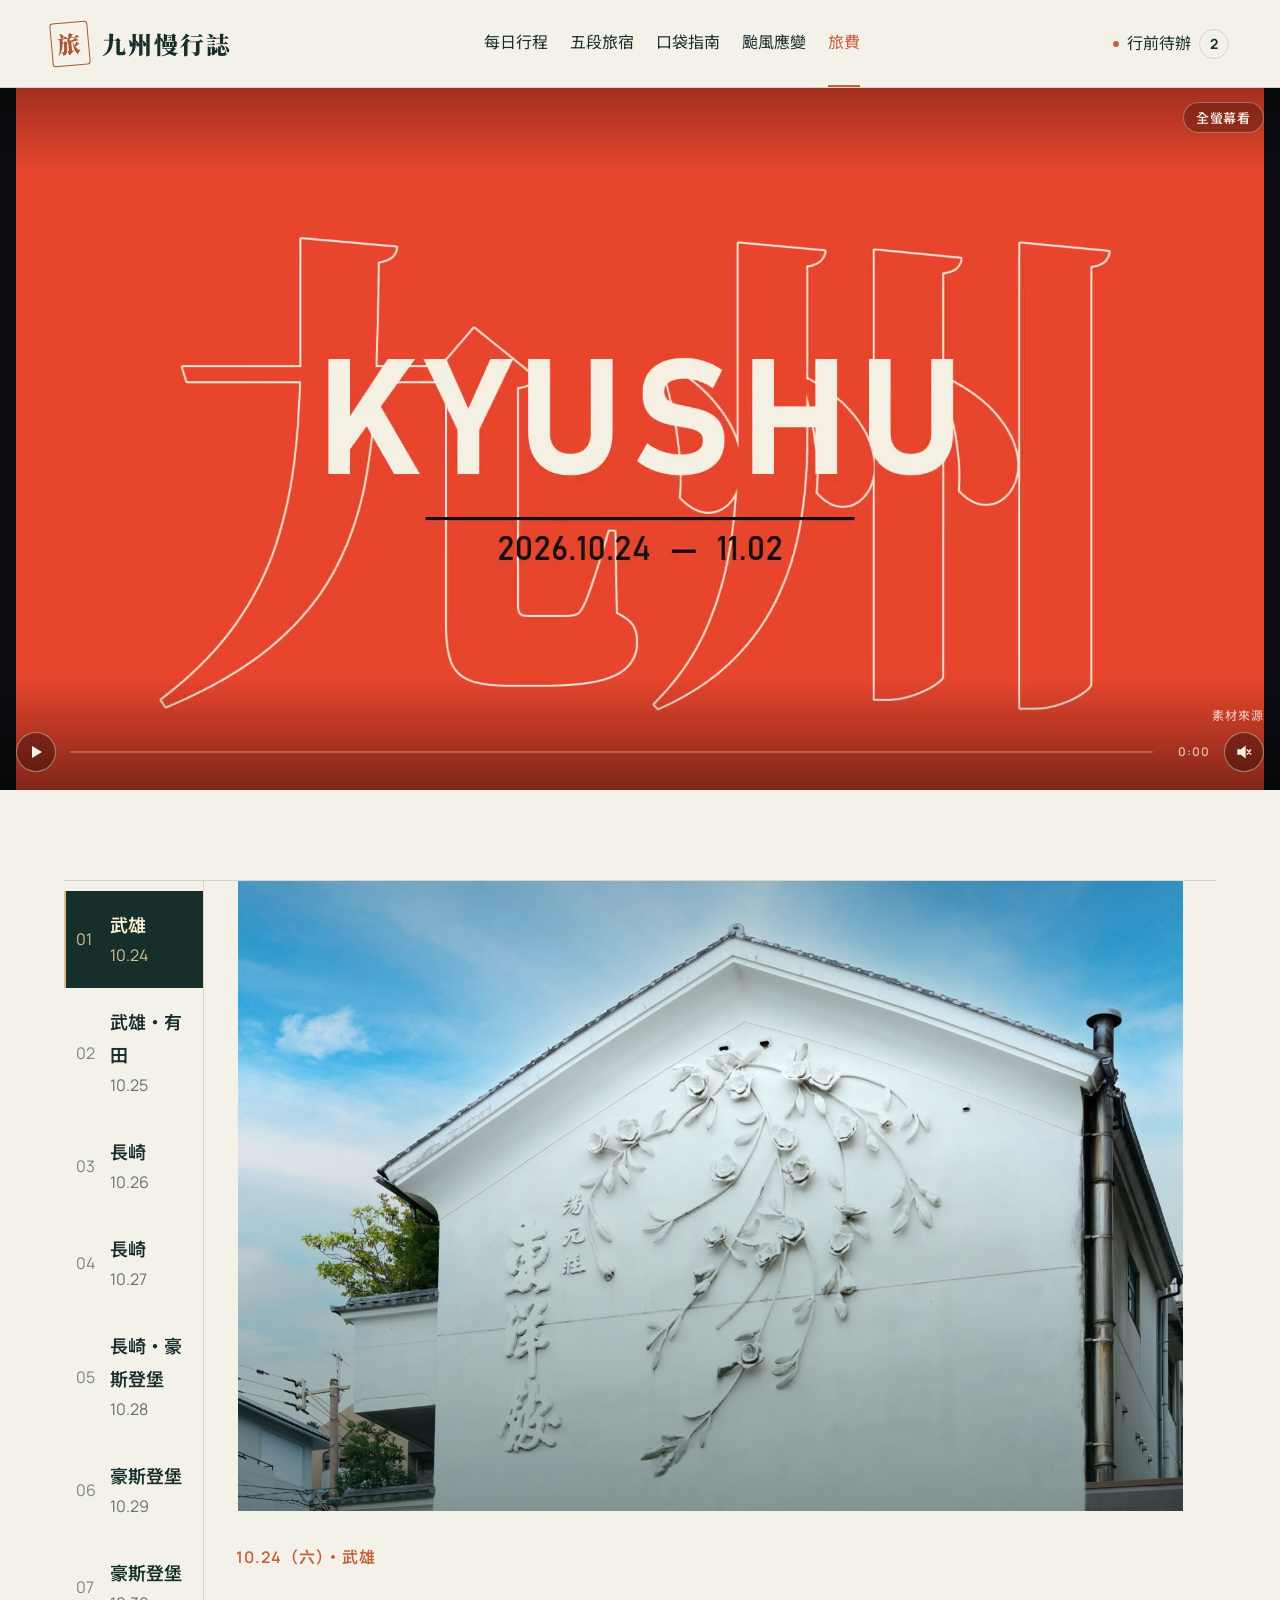
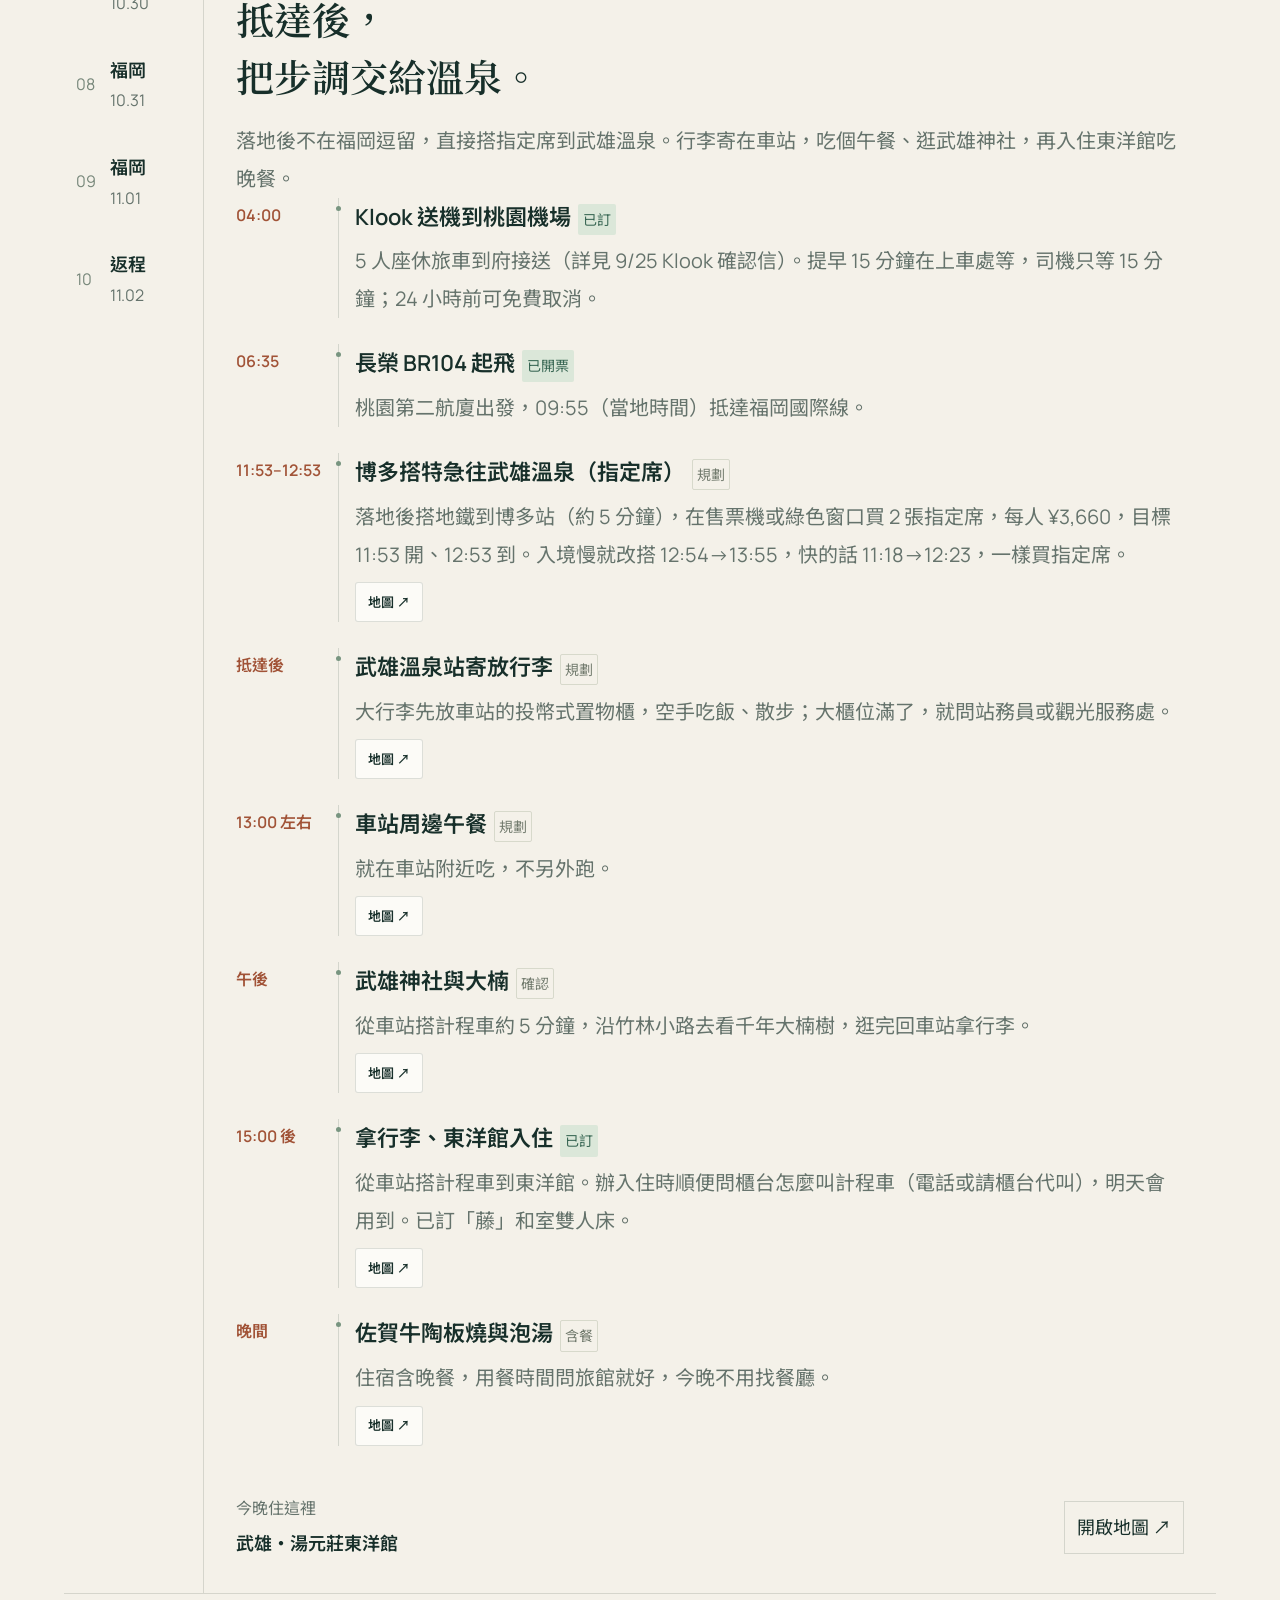
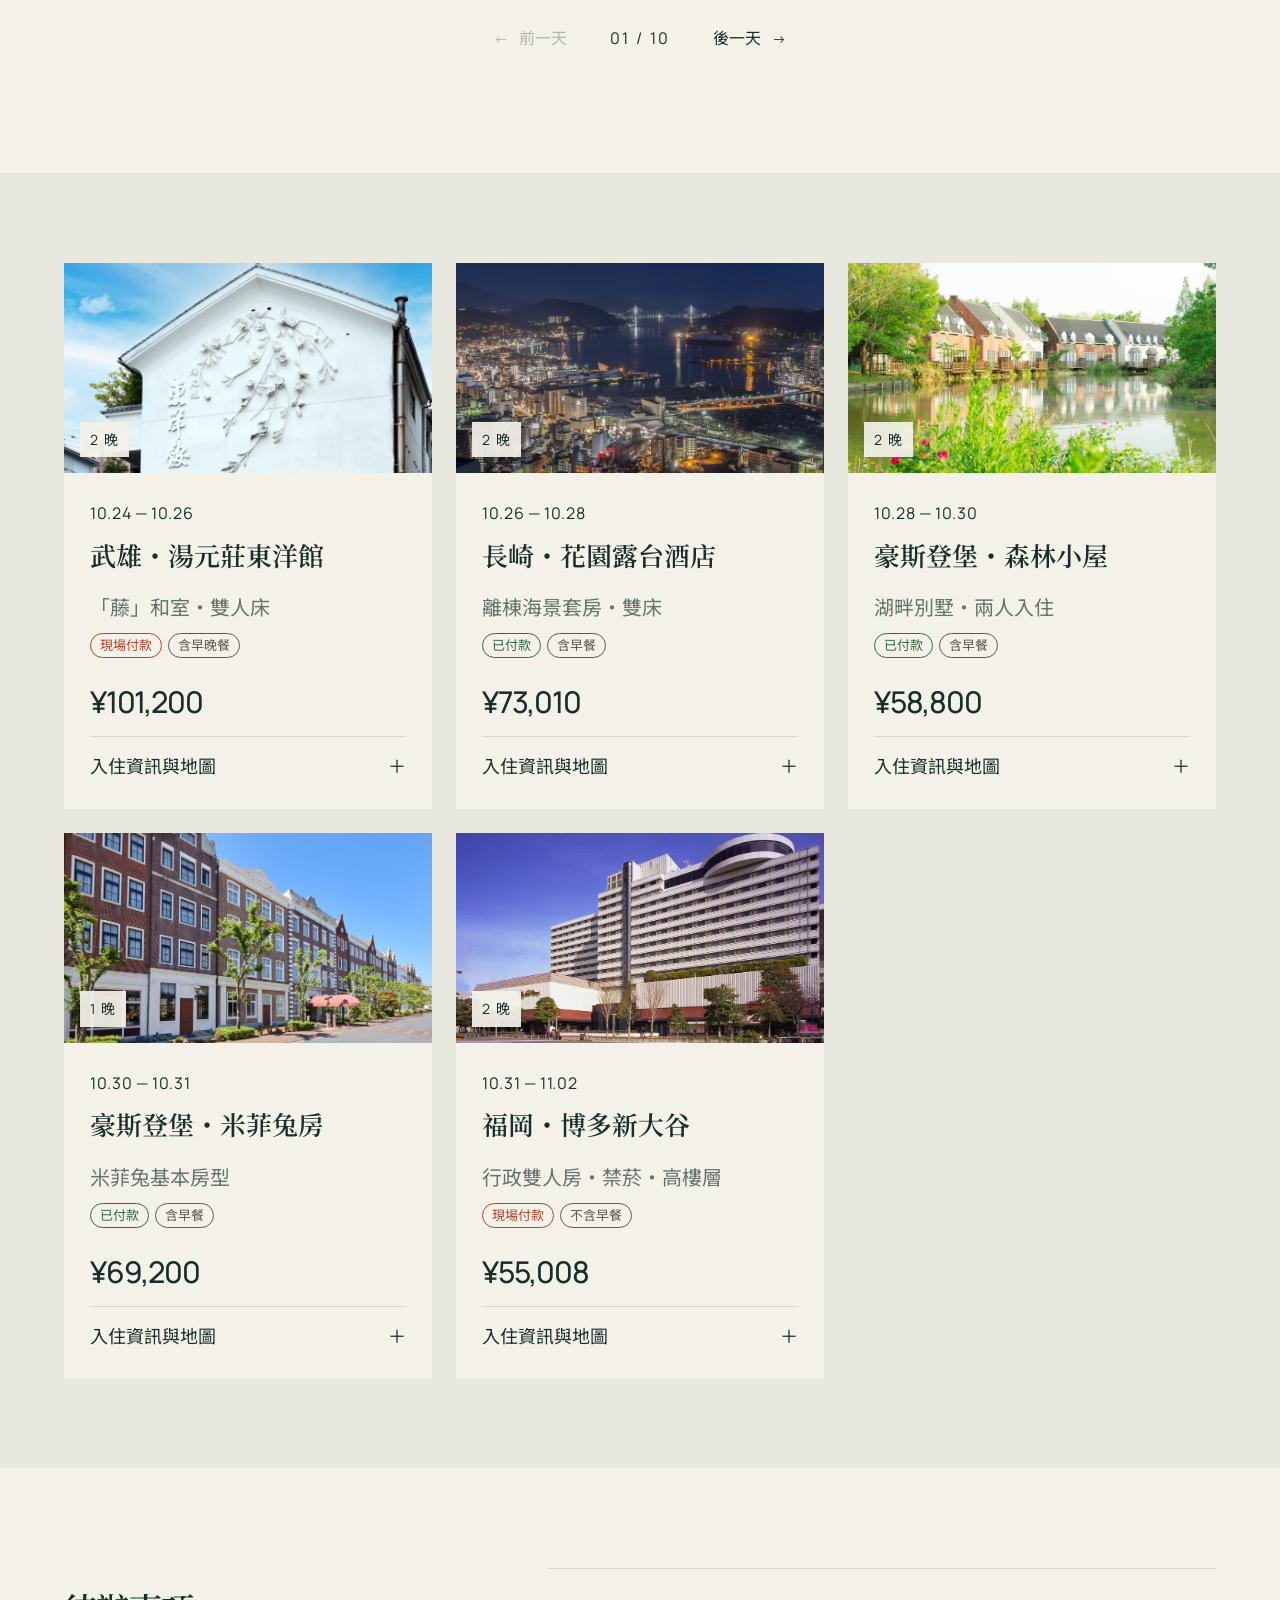
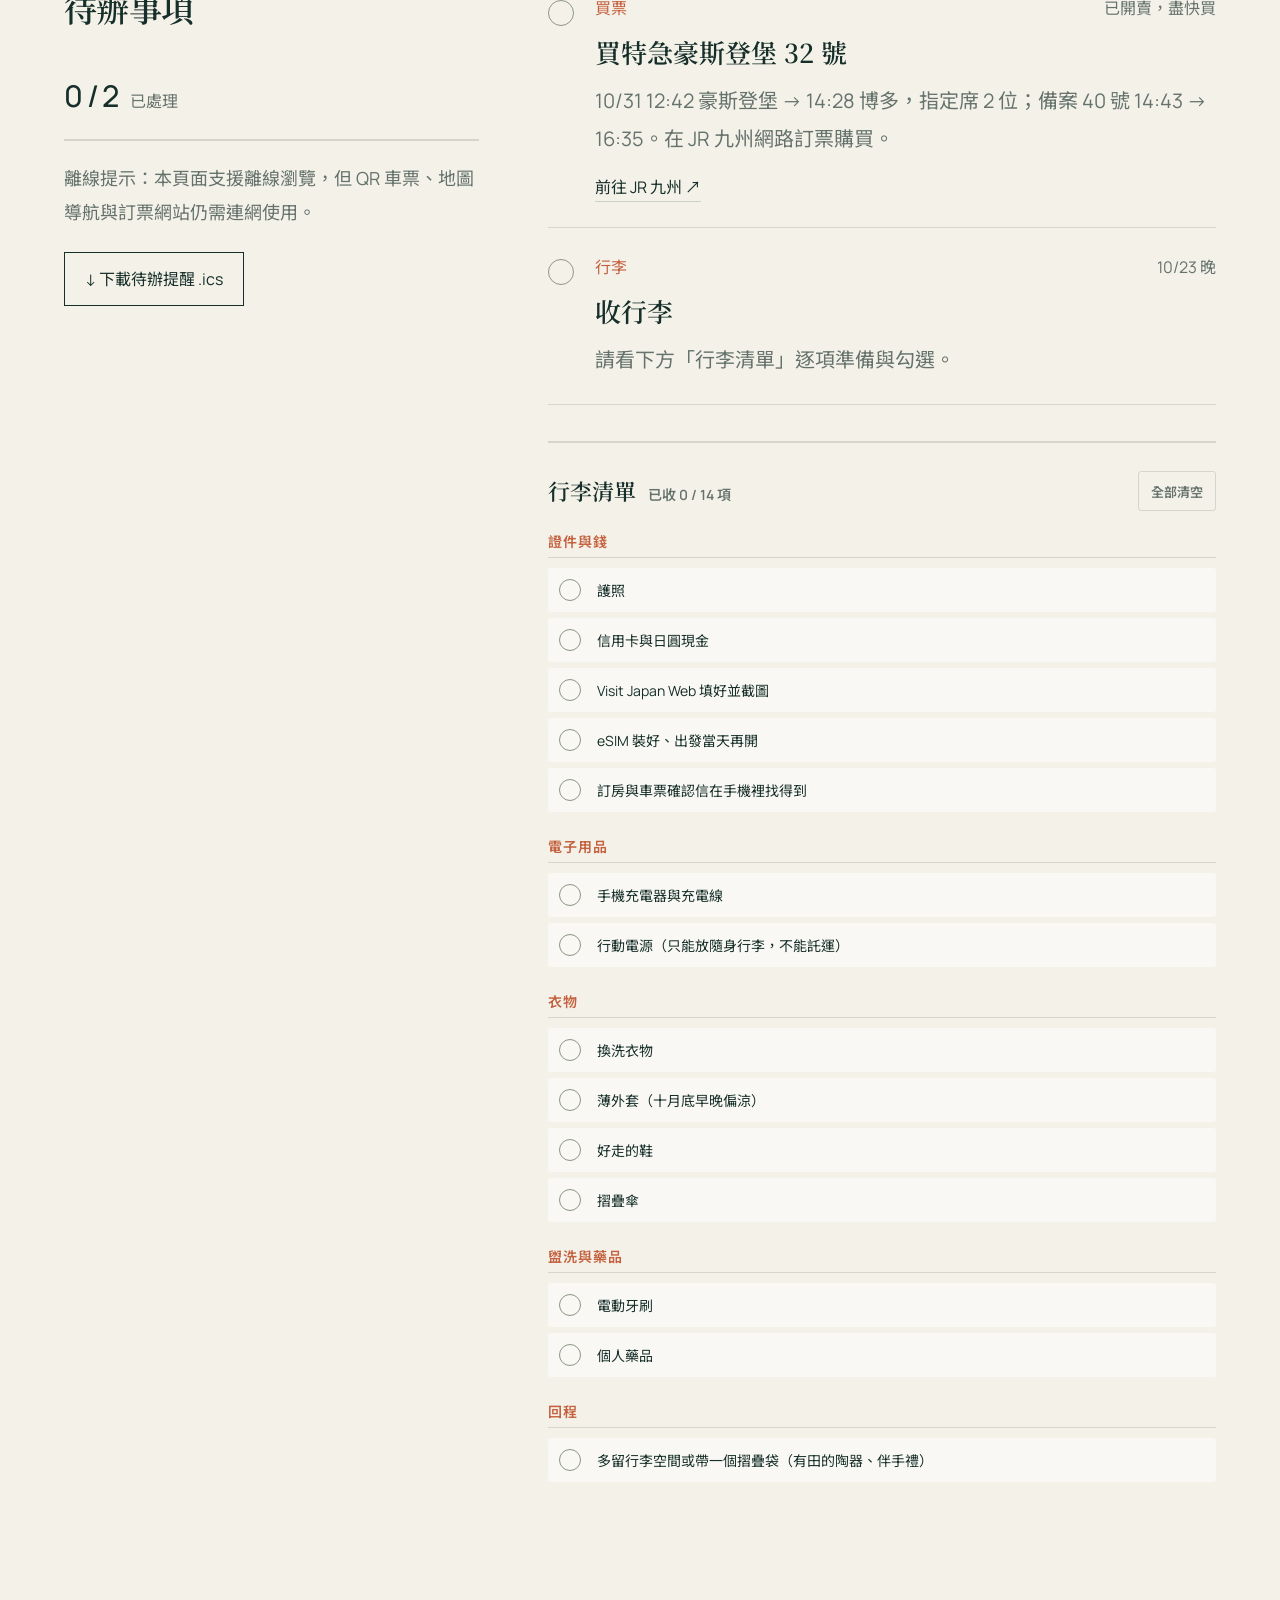
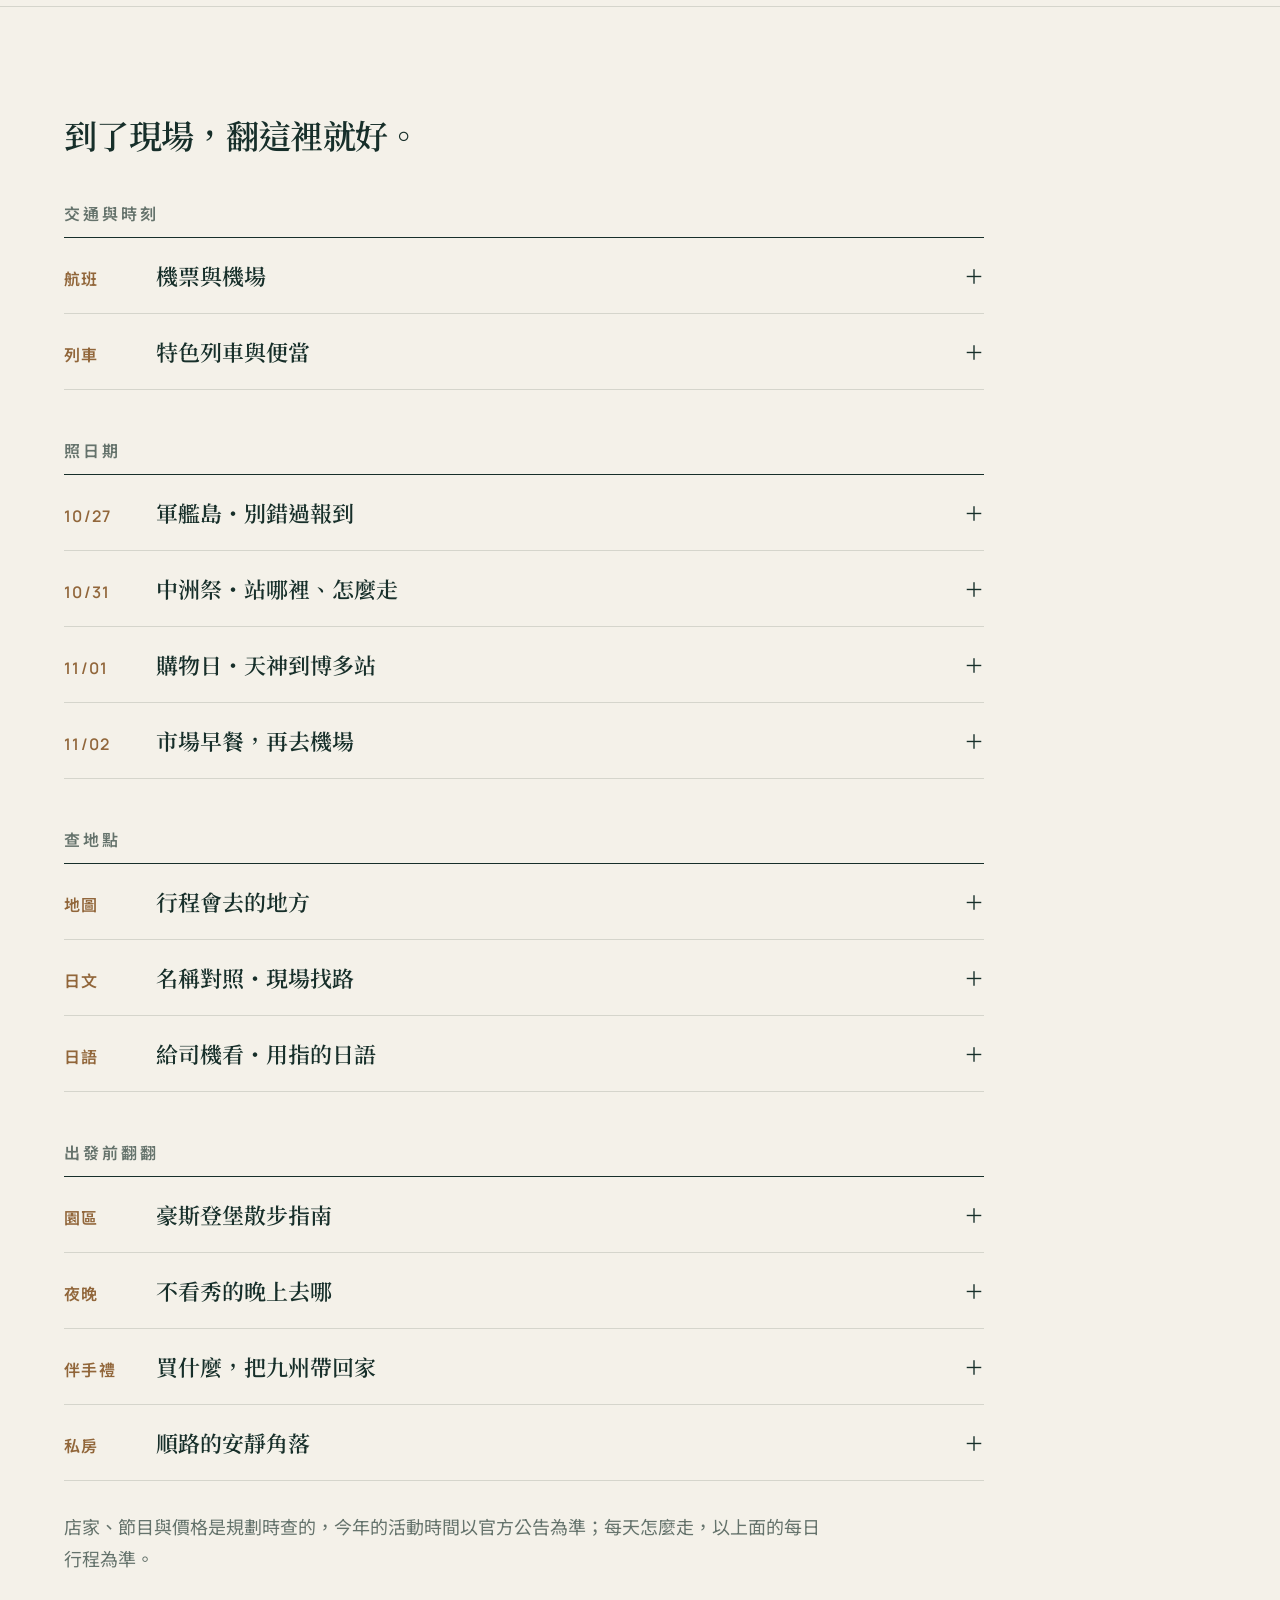
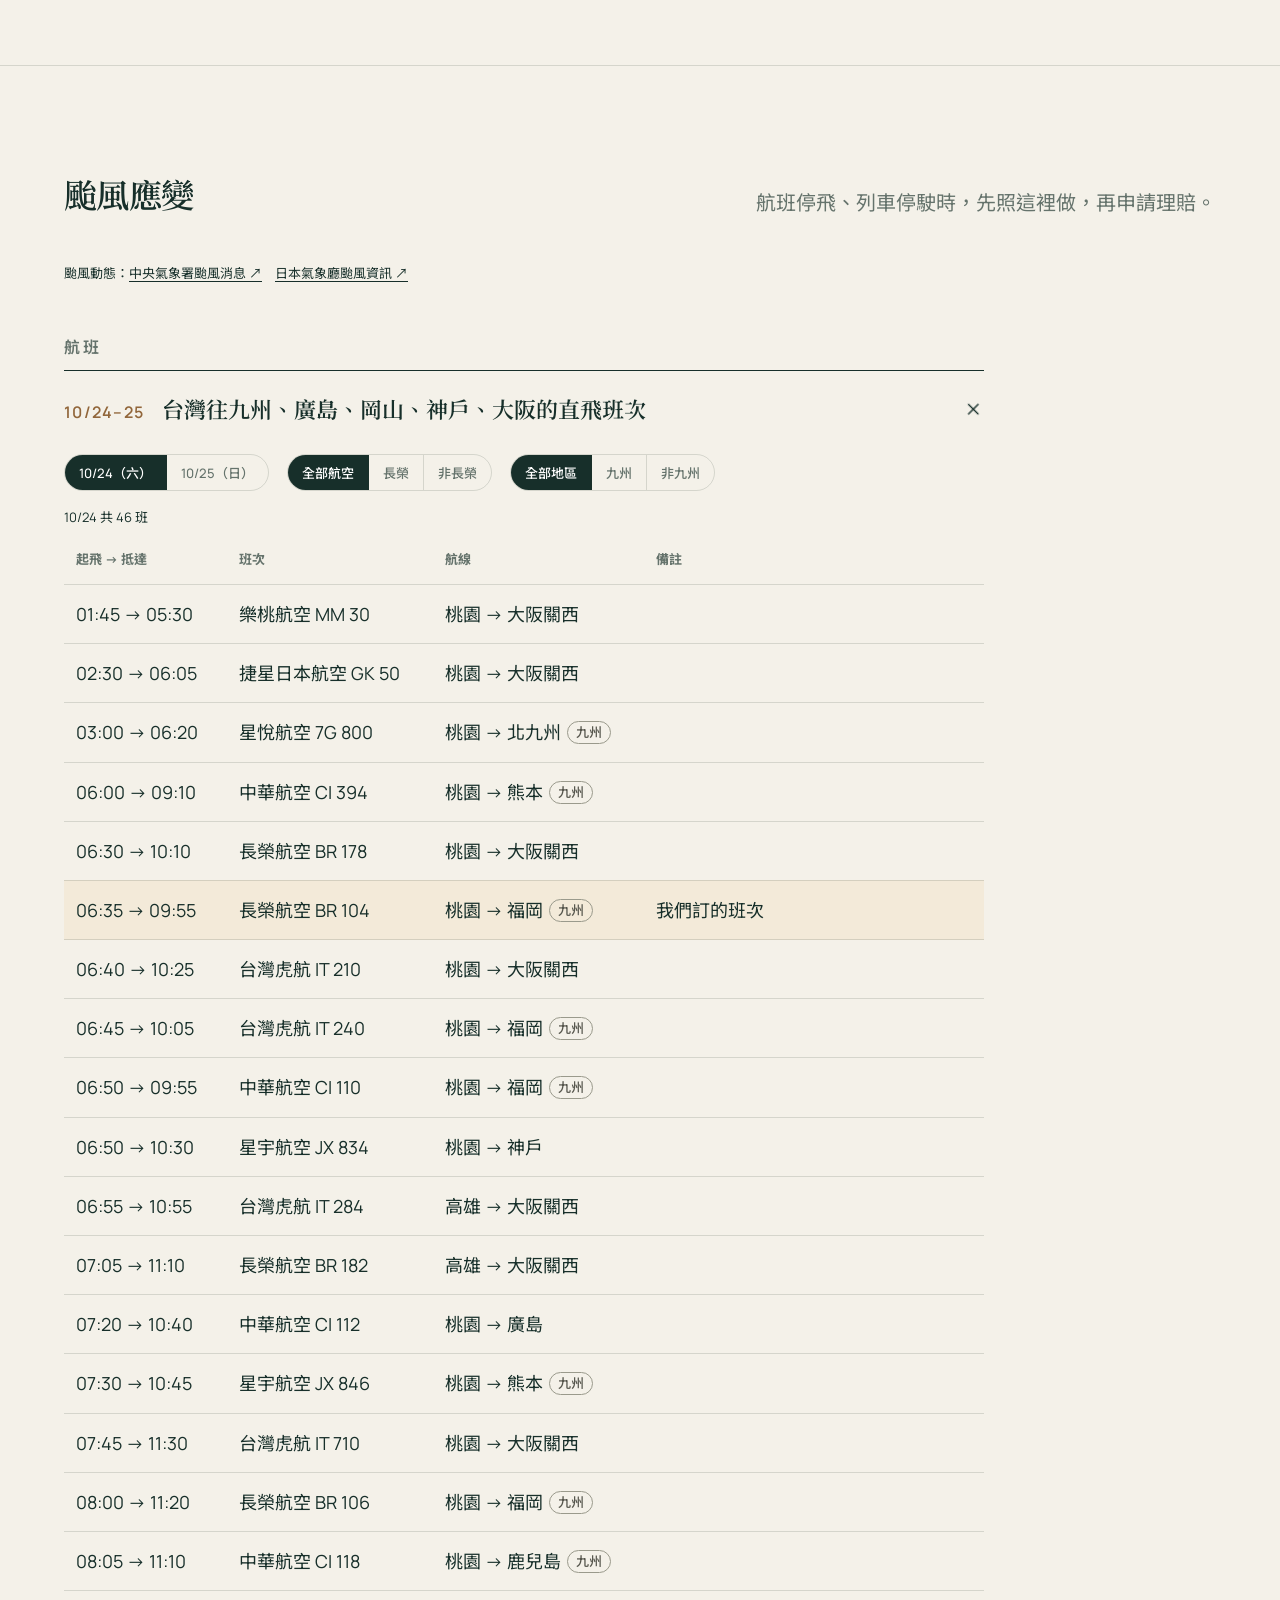
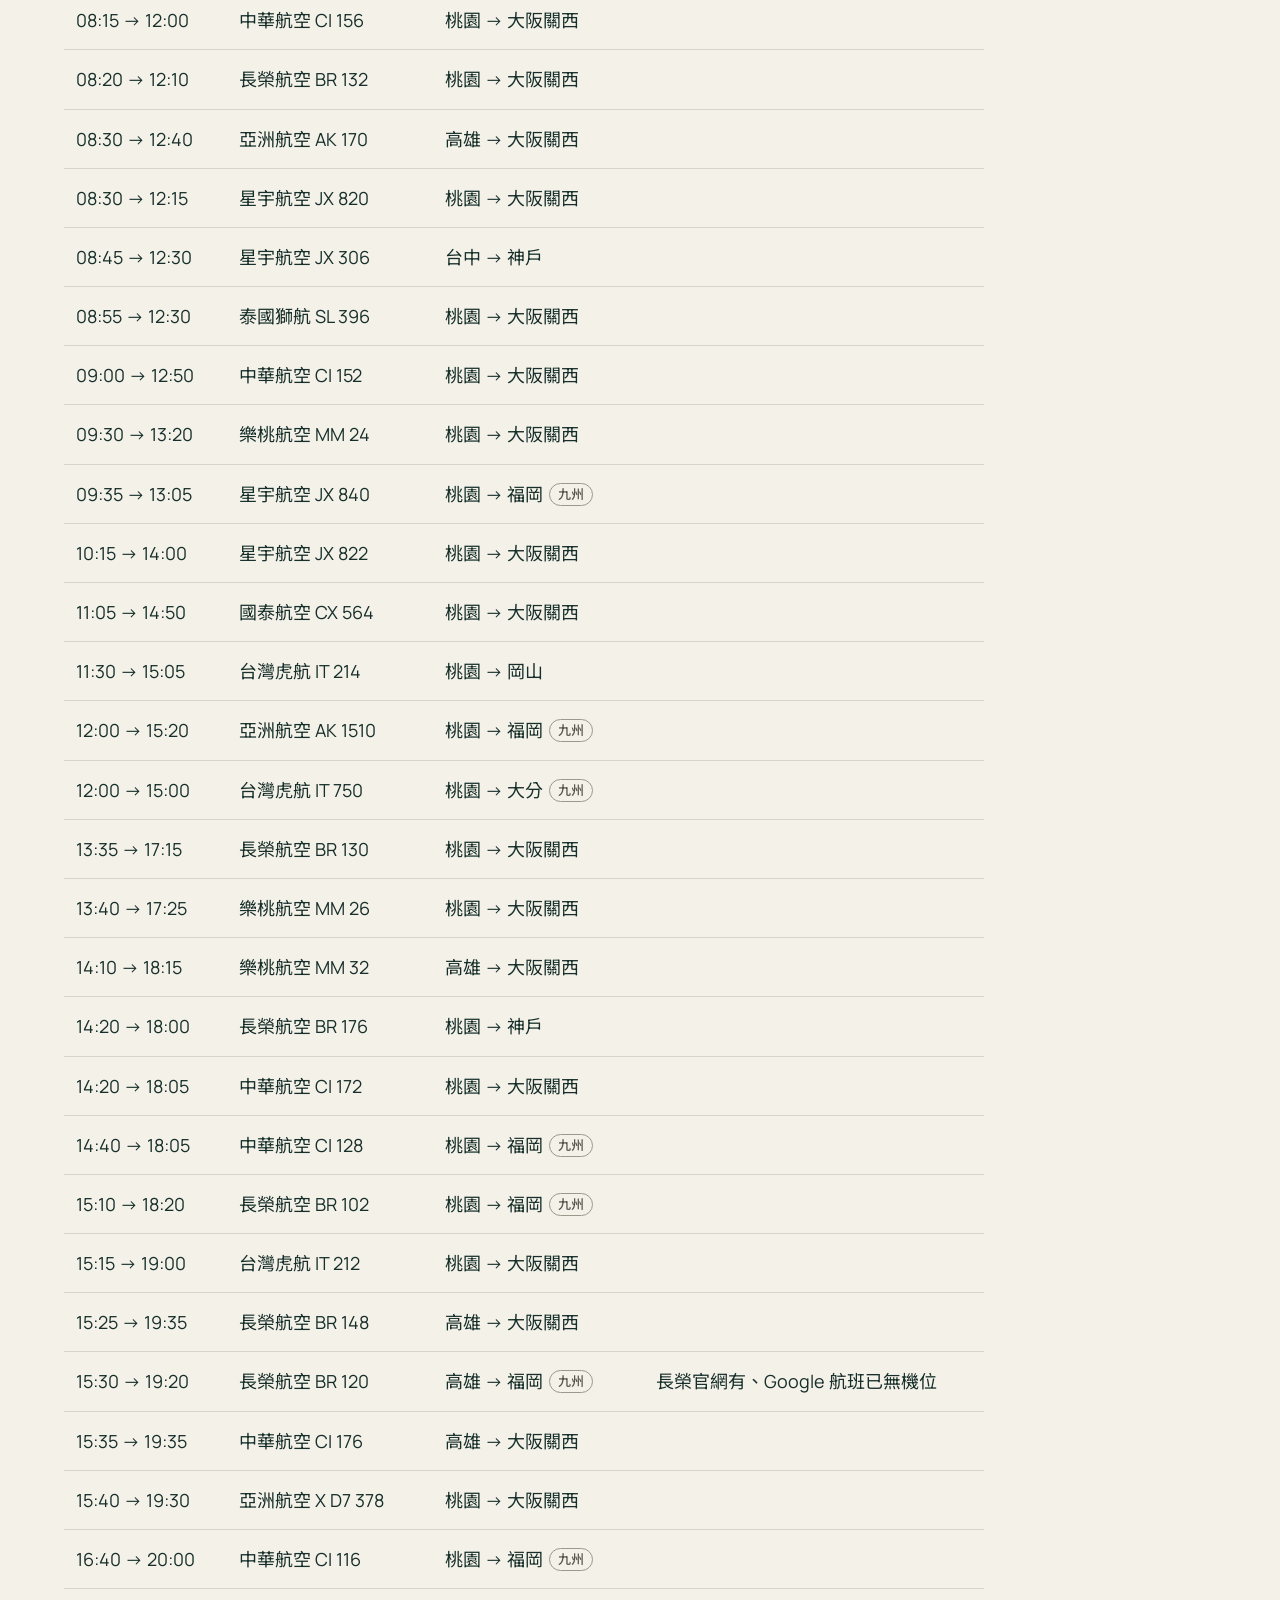
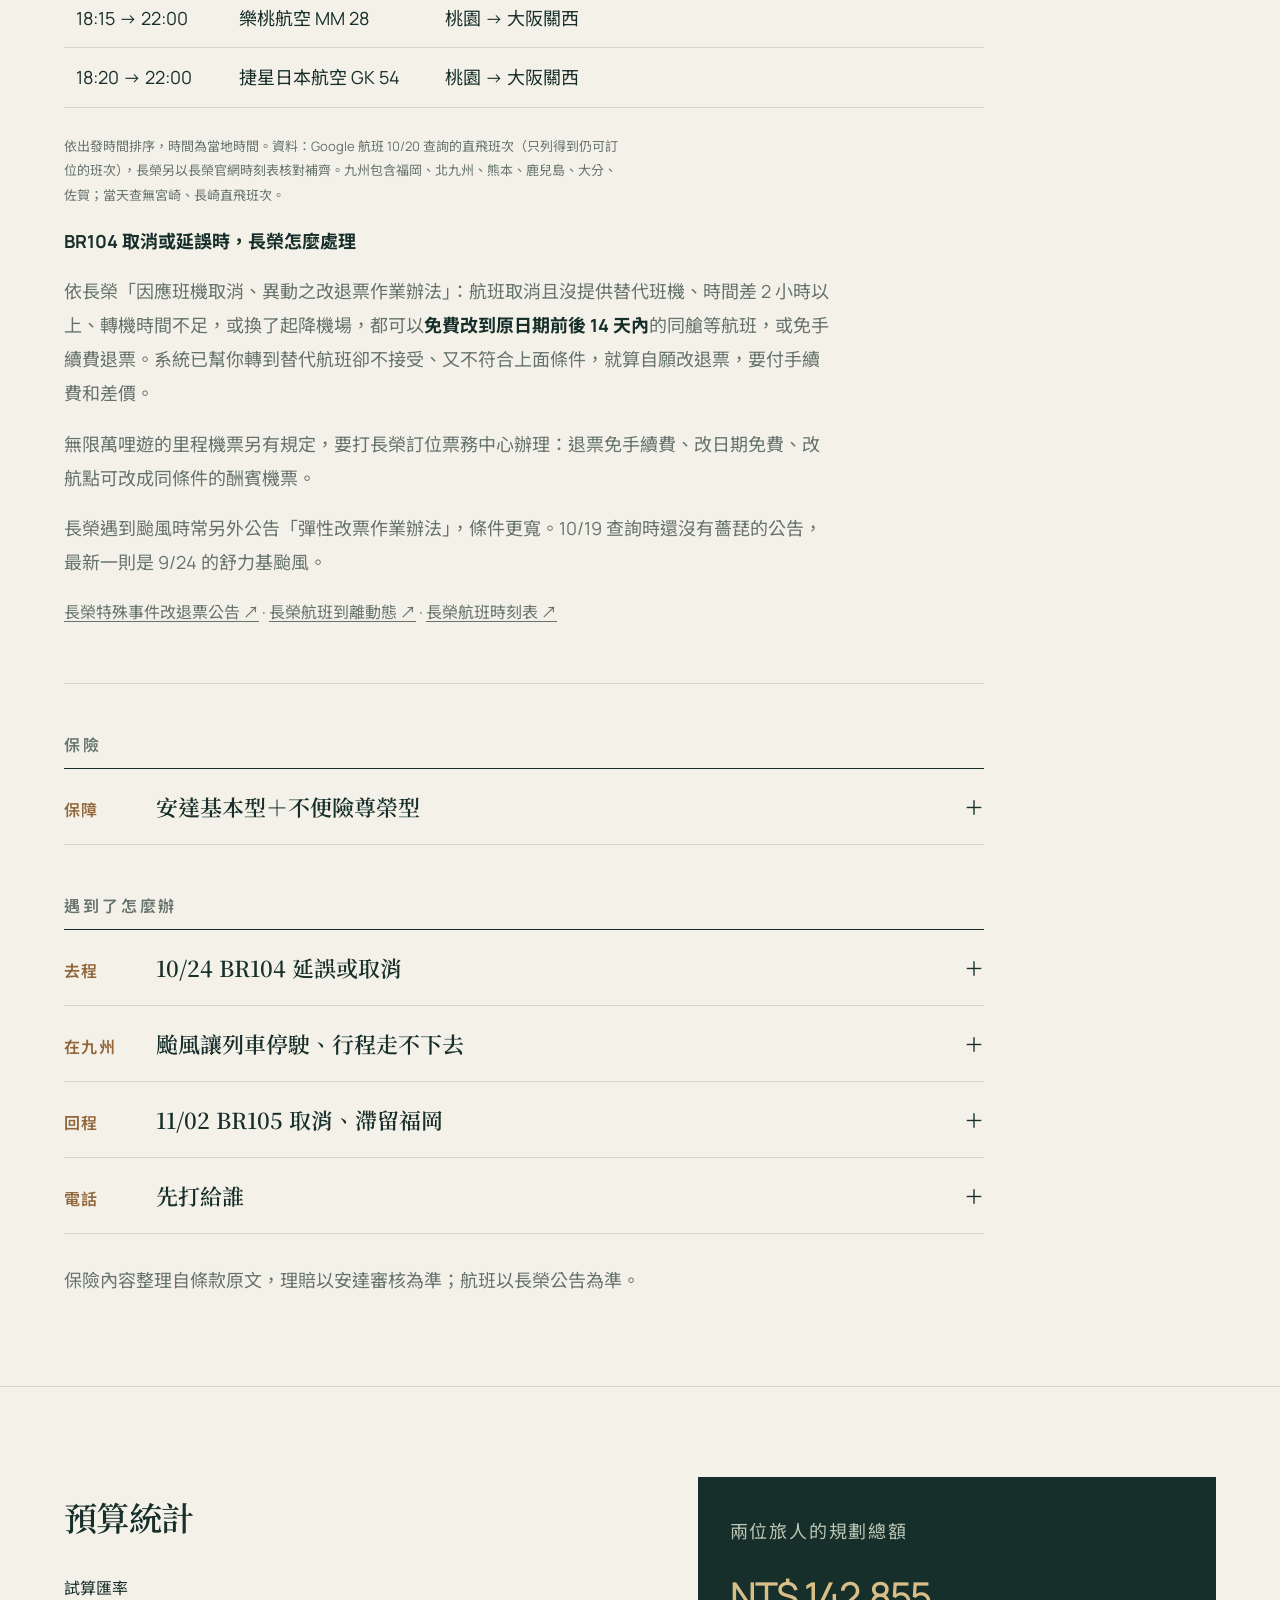
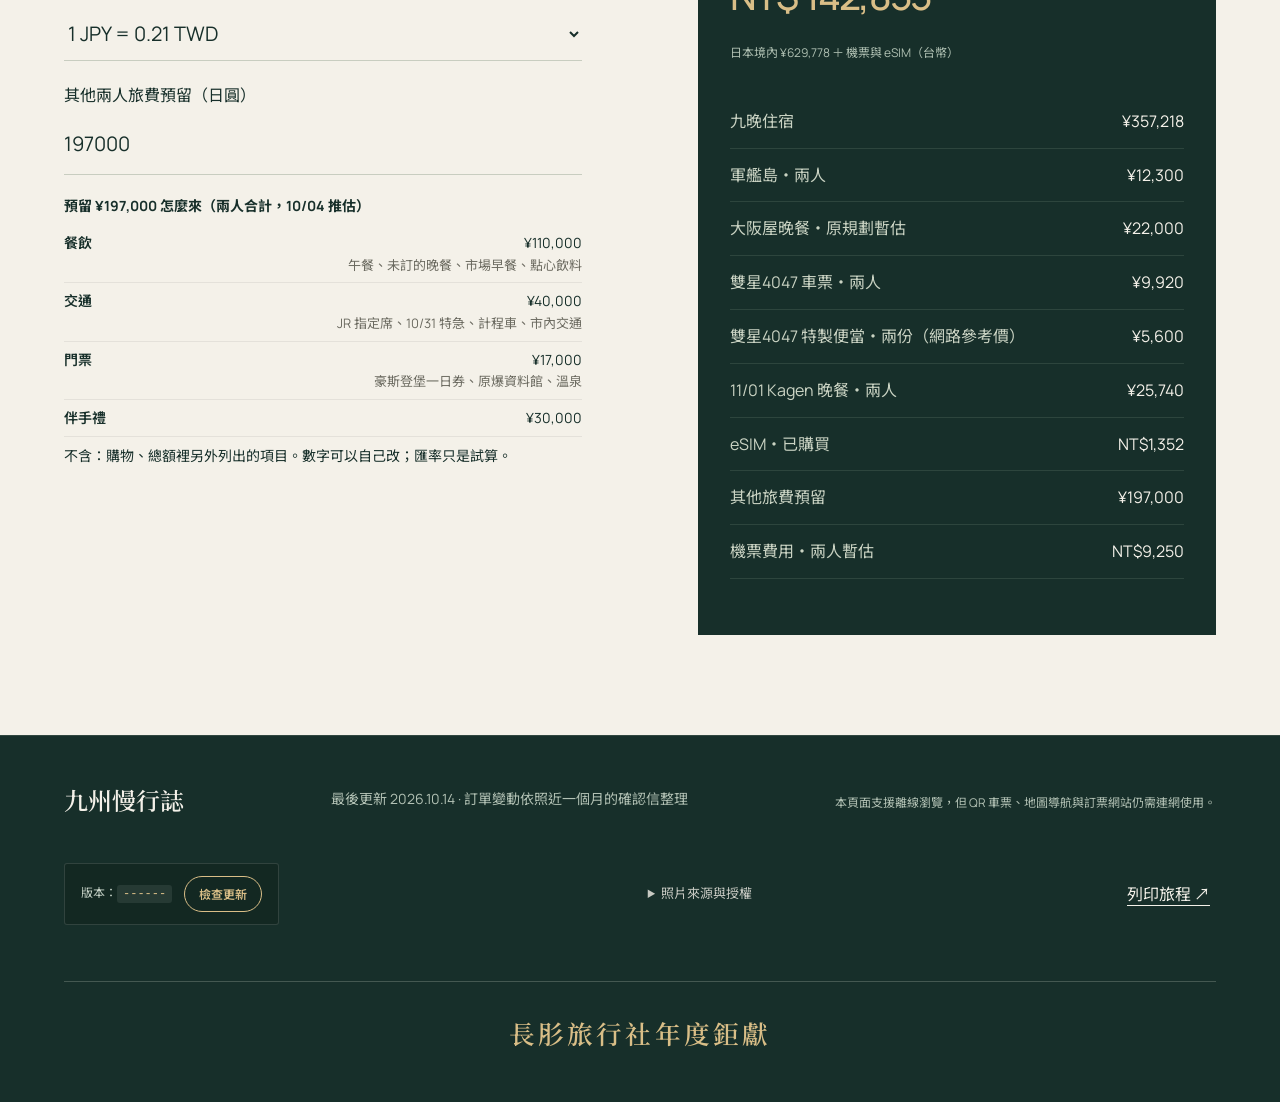
==== commit 234afcb2: "颱風應變：10/24–25 台灣往關西、九州、中國地方直飛班次與篩選 - 移除 10/19 更新段落與舊航班說明句 - 新增中央氣象署、日本氣象廳颱風資訊連結 - 新增 typhoon.js：88 班" ====
--- a/2026fukuoka/index.html
+++ b/2026fukuoka/index.html
@@ -17,6 +17,7 @@
 <link rel="stylesheet" href="journal.css">
 <script src="journey.js" defer></script>
 <script src="htb.js" defer></script>
+<script src="typhoon.js" defer></script>
 </head>
 <body>
 <a class="skip-link" href="#main">跳至主要內容</a>
@@ -225,21 +226,22 @@
 </section>
 <section class="journal-section guide-section typhoon-section" id="typhoon" aria-labelledby="typhoon-title"><div class="section-heading"><div><h2 id="typhoon-title">颱風應變</h2></div><p>航班停飛、列車停駛時，先照這裡做，再申請理賠。</p></div>
 <div class="guide">
-<p class="note warn"><b>10/19 更新：</b>強烈颱風薔琵預估 10/23 下半天到 10/24 最接近台灣，剛好是去程當天。安達條款規定：<b>投保時中央氣象署已發布海上颱風警報，班機延誤、旅程更改、列車延誤三項都不賠。</b>看的是「申請投保的時間」，不是保單生效的時間。兩人的保單都要確認投保時間早於警報。</p>
+<p class="ty-cwa">颱風動態：<a href="https://www.cwa.gov.tw/V8/C/P/Typhoon/TY_NEWS.html" target="_blank" rel="noopener noreferrer">中央氣象署颱風消息 ↗</a>　<a href="https://www.jma.go.jp/bosai/map.html#contents=typhoon" target="_blank" rel="noopener noreferrer">日本氣象廳颱風資訊 ↗</a></p>
 
 <h3 class="guide-sub">航班</h3>
-<details class="guide-detail" open><summary><span>10/24</span>長榮往九州、廣島、四國的航班<b>＋</b></summary><div class="guide-body">
+<details class="guide-detail" open><summary><span>10/24–25</span>台灣往九州、廣島、岡山、神戶、大阪的直飛班次<b>＋</b></summary><div class="guide-body">
+<div class="ty-flights" id="ty-flights">
+<div class="ty-filters">
+<div class="ty-group" role="group" aria-label="出發日期"><button type="button" data-k="d" data-v="10/24" aria-pressed="true">10/24（六）</button><button type="button" data-k="d" data-v="10/25" aria-pressed="false">10/25（日）</button></div>
+<div class="ty-group" role="group" aria-label="航空公司"><button type="button" data-k="al" data-v="all" aria-pressed="true">全部航空</button><button type="button" data-k="al" data-v="eva" aria-pressed="false">長榮</button><button type="button" data-k="al" data-v="other" aria-pressed="false">非長榮</button></div>
+<div class="ty-group" role="group" aria-label="目的地"><button type="button" data-k="re" data-v="all" aria-pressed="true">全部地區</button><button type="button" data-k="re" data-v="kyushu" aria-pressed="false">九州</button><button type="button" data-k="re" data-v="other" aria-pressed="false">非九州</button></div>
+</div>
+<p class="ty-count" aria-live="polite"></p>
 <div class="tw"><table class="stack">
-<thead><tr><th>航線</th><th>班次</th><th>起飛 → 抵達</th><th>備註</th></tr></thead>
-<tbody>
-<tr class="pick"><td data-label="航線">桃園 → 福岡</td><td data-label="班次">長榮 BR104</td><td data-label="起飛 → 抵達">06:35 → 09:55</td><td data-label="備註">我們訂的班次</td></tr>
-<tr><td data-label="航線">桃園 → 福岡</td><td data-label="班次">長榮 BR106</td><td data-label="起飛 → 抵達">08:00 → 11:20</td><td data-label="備註"></td></tr>
-<tr><td data-label="航線">桃園 → 福岡</td><td data-label="班次">長榮 BR102</td><td data-label="起飛 → 抵達">15:10 → 18:20</td><td data-label="備註">當天最後一班桃園出發</td></tr>
-<tr><td data-label="航線">高雄 → 福岡</td><td data-label="班次">長榮 BR120</td><td data-label="起飛 → 抵達">15:30 → 19:20</td><td data-label="備註">高雄出發</td></tr>
-<tr><td data-label="航線">桃園 → 四國松山</td><td data-label="班次">長榮 BR110</td><td data-label="起飛 → 抵達">當天沒有班次</td><td data-label="備註">同一週只有 10/21、10/22、10/25 有飛</td></tr>
-<tr><td data-label="航線">廣島、九州其他機場</td><td data-label="班次">—</td><td data-label="起飛 → 抵達">長榮沒有航線</td><td data-label="備註">長榮在九州只飛福岡，四國只飛松山</td></tr>
-</tbody></table></div>
-<p class="source">時間都是當地時間。依長榮官網航班時刻表（10/19 查詢）的表定時刻，颱風期間會臨時異動，出發前一天用長榮 App 再看一次。</p>
+<thead><tr><th>起飛 → 抵達</th><th>班次</th><th>航線</th><th>備註</th></tr></thead>
+<tbody><tr><td colspan="4">要開啟 JavaScript 才看得到班次。</td></tr></tbody></table></div>
+</div>
+<p class="source">依出發時間排序，時間為當地時間。資料：Google 航班 10/20 查詢的直飛班次（只列得到仍可訂位的班次），長榮另以長榮官網時刻表核對補齊。九州包含福岡、北九州、熊本、鹿兒島、大分、佐賀；當天查無宮崎、長崎直飛班次。</p>
 <p class="lede"><b>BR104 取消或延誤時，長榮怎麼處理</b></p>
 <p>依長榮「因應班機取消、異動之改退票作業辦法」：航班取消且沒提供替代班機、時間差 2 小時以上、轉機時間不足，或換了起降機場，都可以<b>免費改到原日期前後 14 天內</b>的同艙等航班，或免手續費退票。系統已幫你轉到替代航班卻不接受、又不符合上面條件，就算自願改退票，要付手續費和差價。</p>
 <p>無限萬哩遊的里程機票另有規定，要打長榮訂位票務中心辦理：退票免手續費、改日期免費、改航點可改成同條件的酬賓機票。</p>
--- a/2026fukuoka/journal.css
+++ b/2026fukuoka/journal.css
@@ -264,3 +264,14 @@
 
 /* 颱風應變：手機版表格改為卡片式 */
 @media(max-width:600px){.typhoon-section table.stack{min-width:0}.typhoon-section table.stack,.typhoon-section table.stack tbody{display:block}.typhoon-section table.stack thead{display:none}.typhoon-section table.stack tr{display:block;padding:12px 0;border-bottom:1px solid var(--line)}.typhoon-section table.stack td{display:grid;grid-template-columns:5.5em minmax(0,1fr);gap:10px;border:0;padding:3px 4px;overflow-wrap:anywhere}.typhoon-section table.stack td::before{content:attr(data-label);color:var(--muted);font-size:12px}.typhoon-section table.stack td:empty{display:none}}
+/* 颱風應變：班次篩選 */
+.ty-cwa{font-size:13px;margin:0 0 26px;line-height:2}
+.ty-cwa a{text-decoration:underline;text-underline-offset:3px}
+.ty-filters{display:flex;flex-wrap:wrap;gap:10px 18px;margin:4px 0 14px}
+.ty-group{display:inline-flex;border:1px solid var(--line);border-radius:999px;overflow:hidden}
+.ty-group button{font:500 13px var(--sans);padding:8px 14px;background:none;border:0;border-right:1px solid var(--line);color:var(--muted);cursor:pointer}
+.ty-group button:last-child{border-right:0}
+.ty-group button[aria-pressed="true"]{background:var(--ink);color:#fff}
+.guide-body .ty-count{font-size:13px;color:var(--ink);margin:0 0 6px}
+.ty-flights .gt{margin:0 0 0 6px}
+@media(max-width:600px){.ty-group{width:100%}.ty-group button{flex:1;padding:9px 6px}}
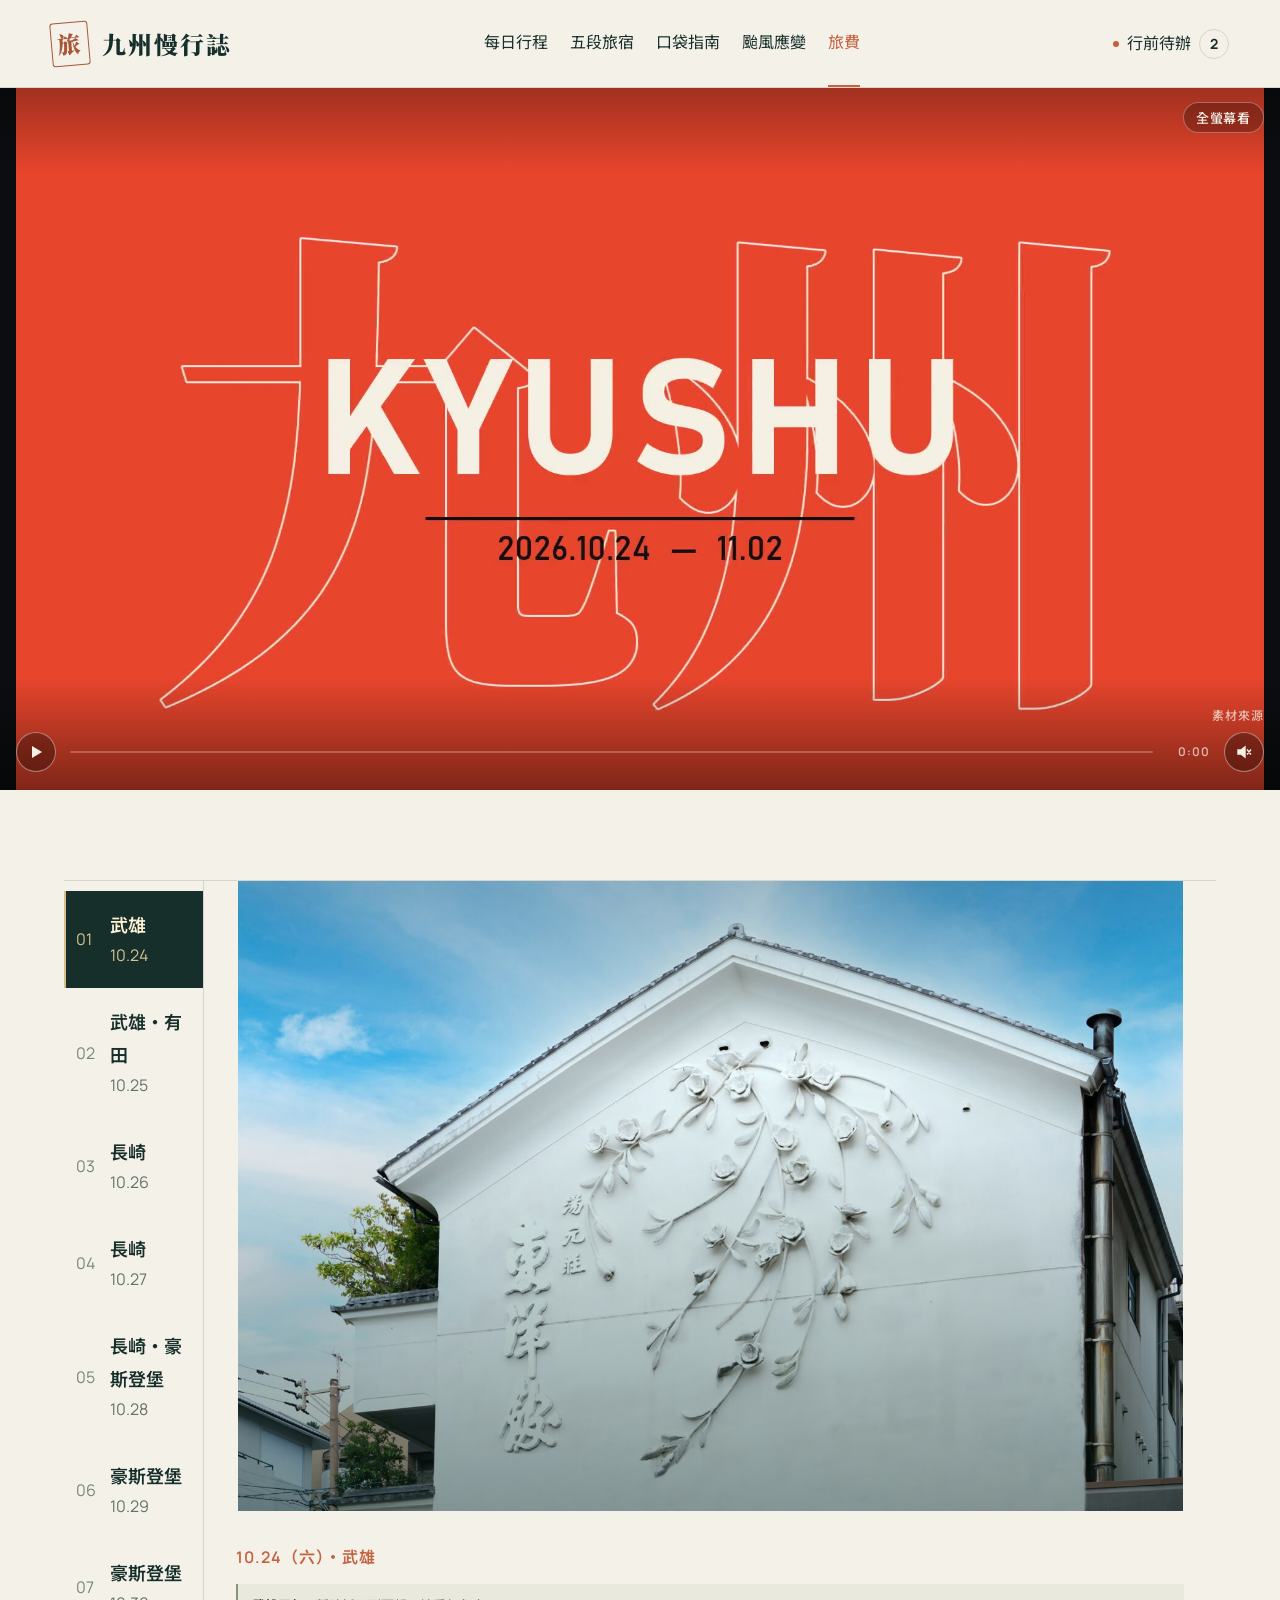
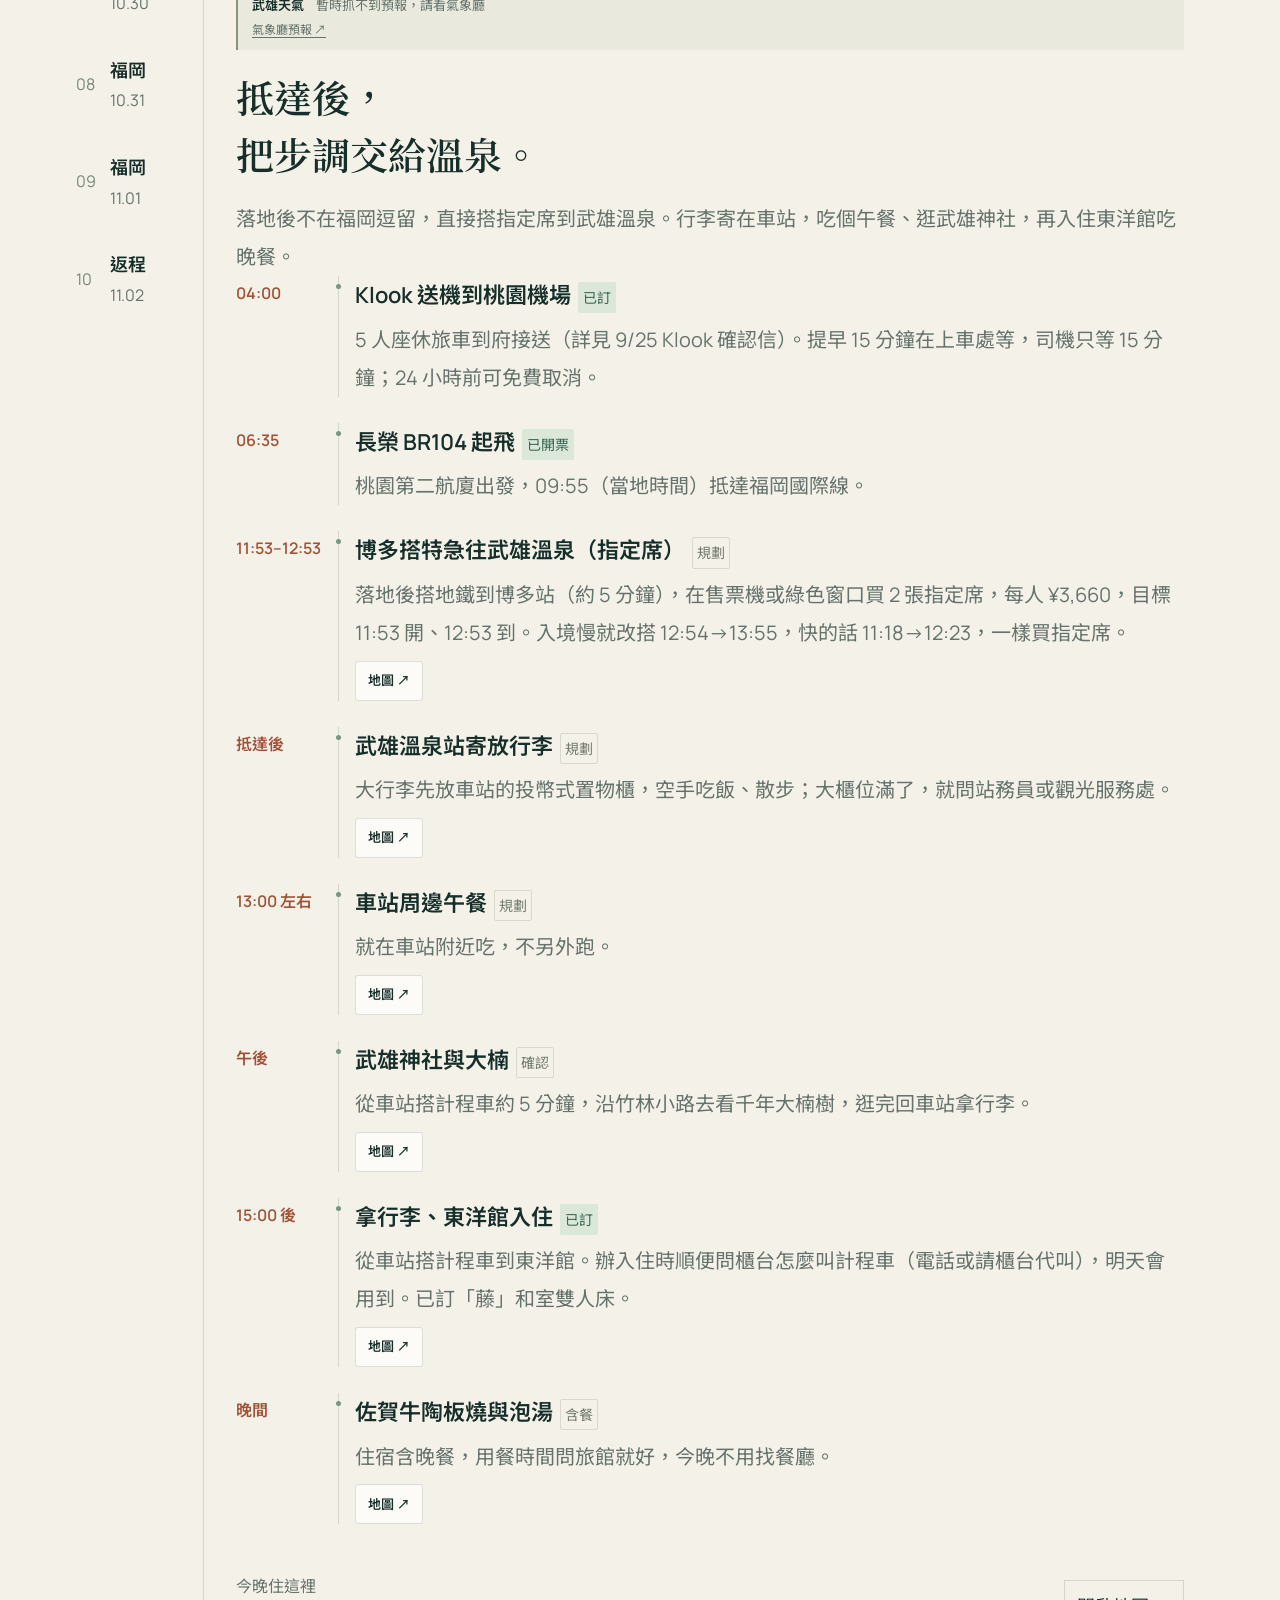
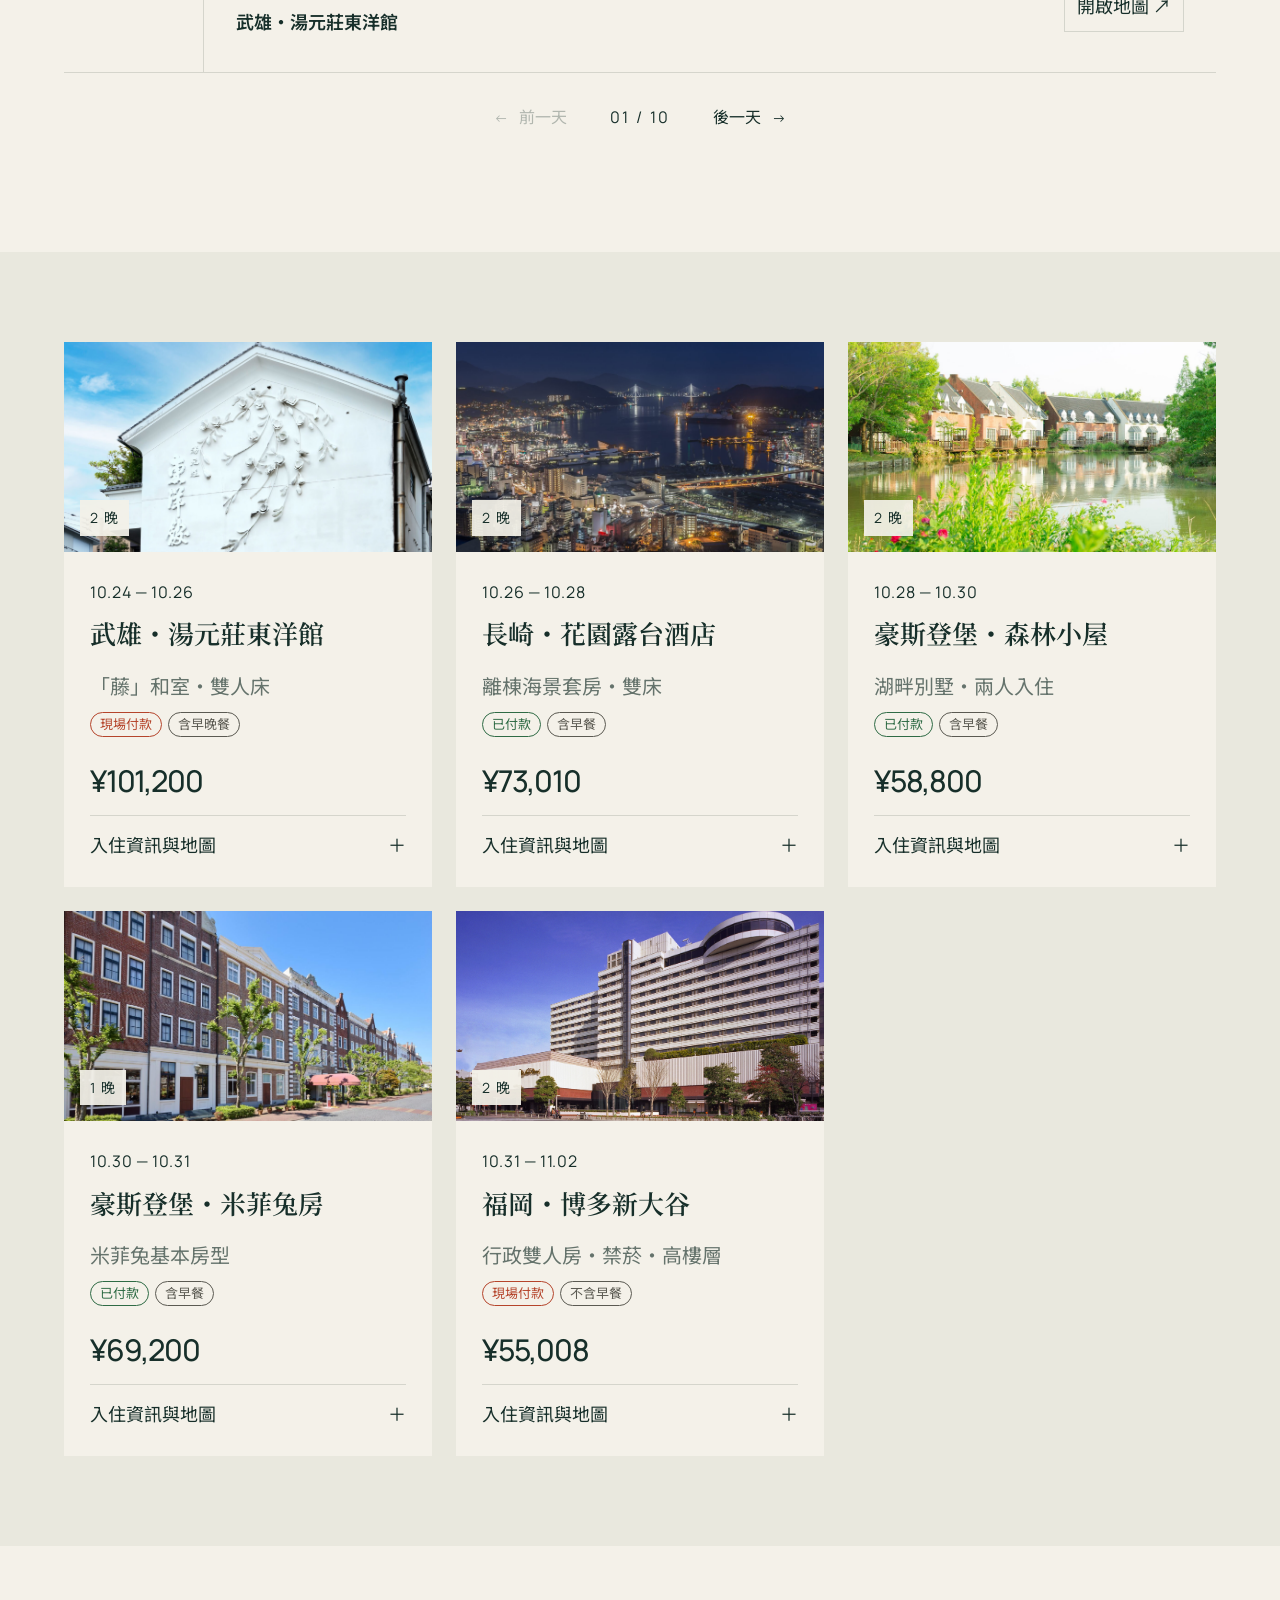
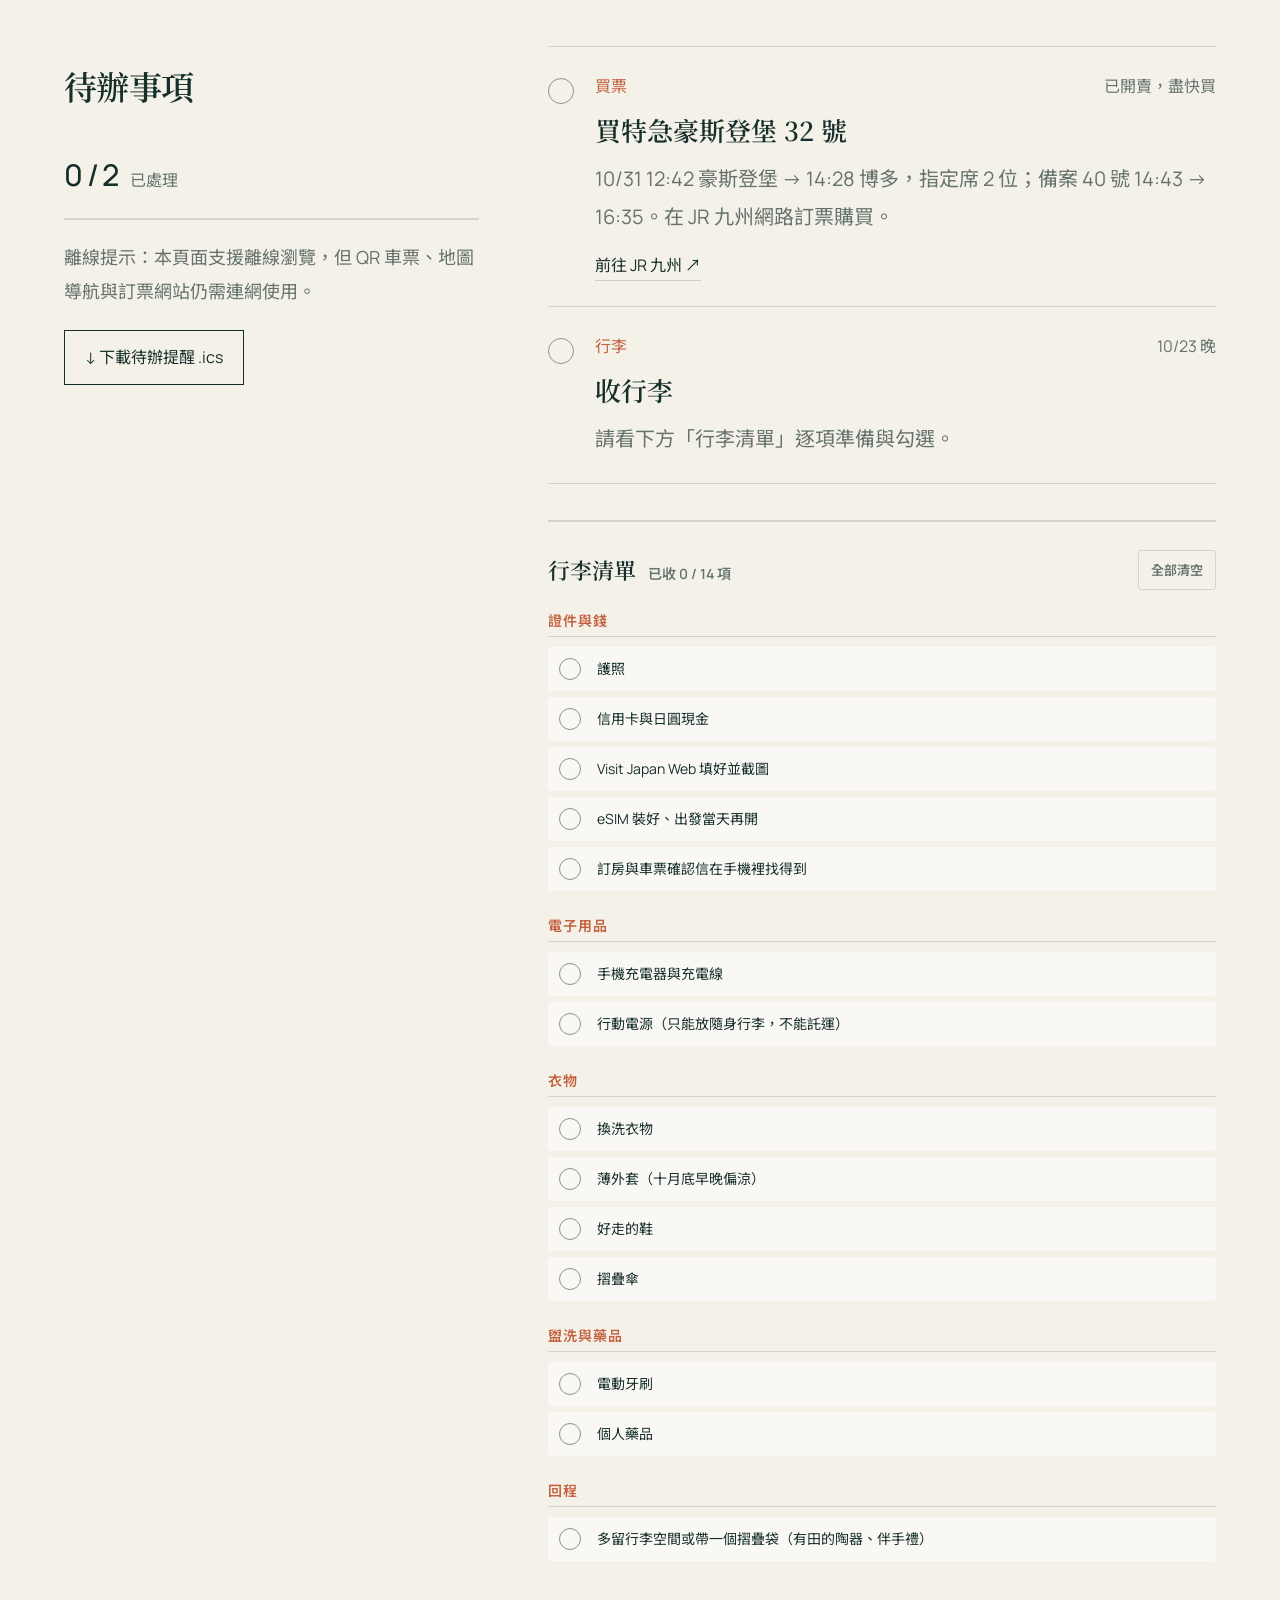
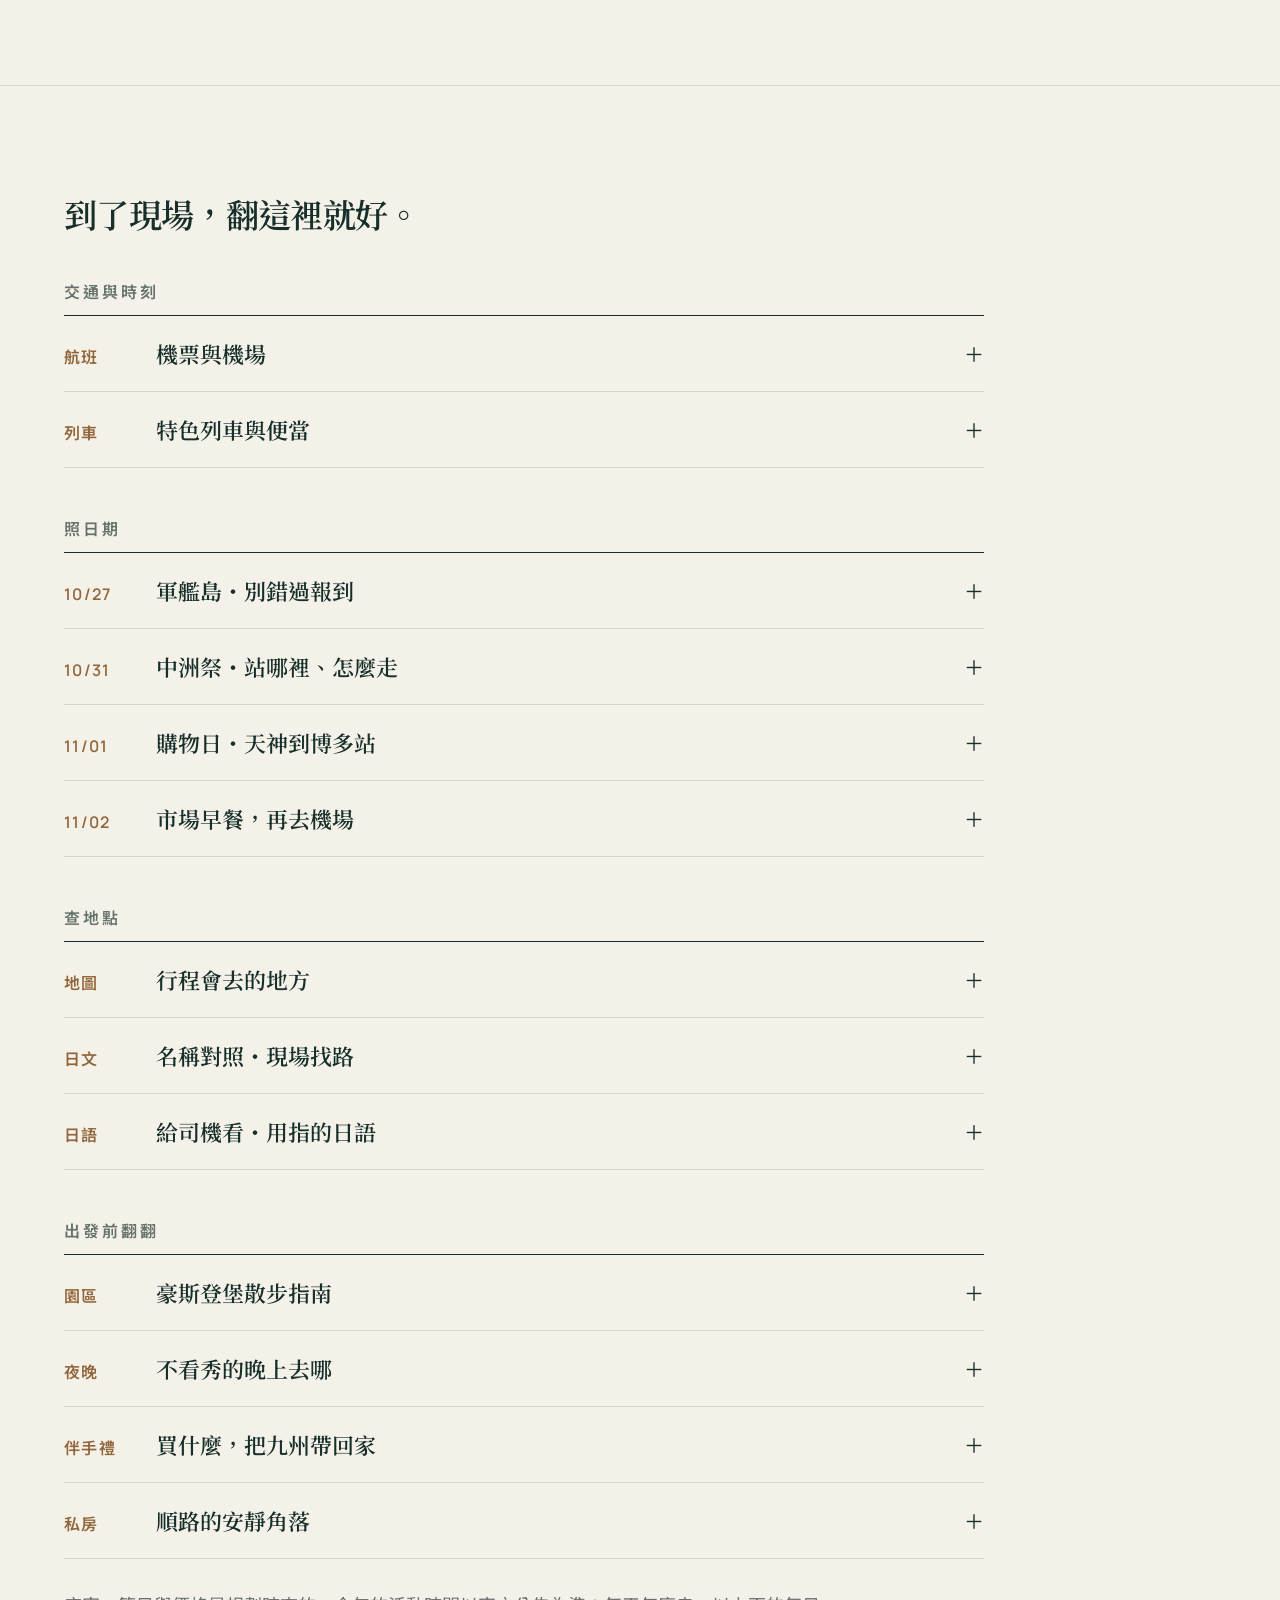
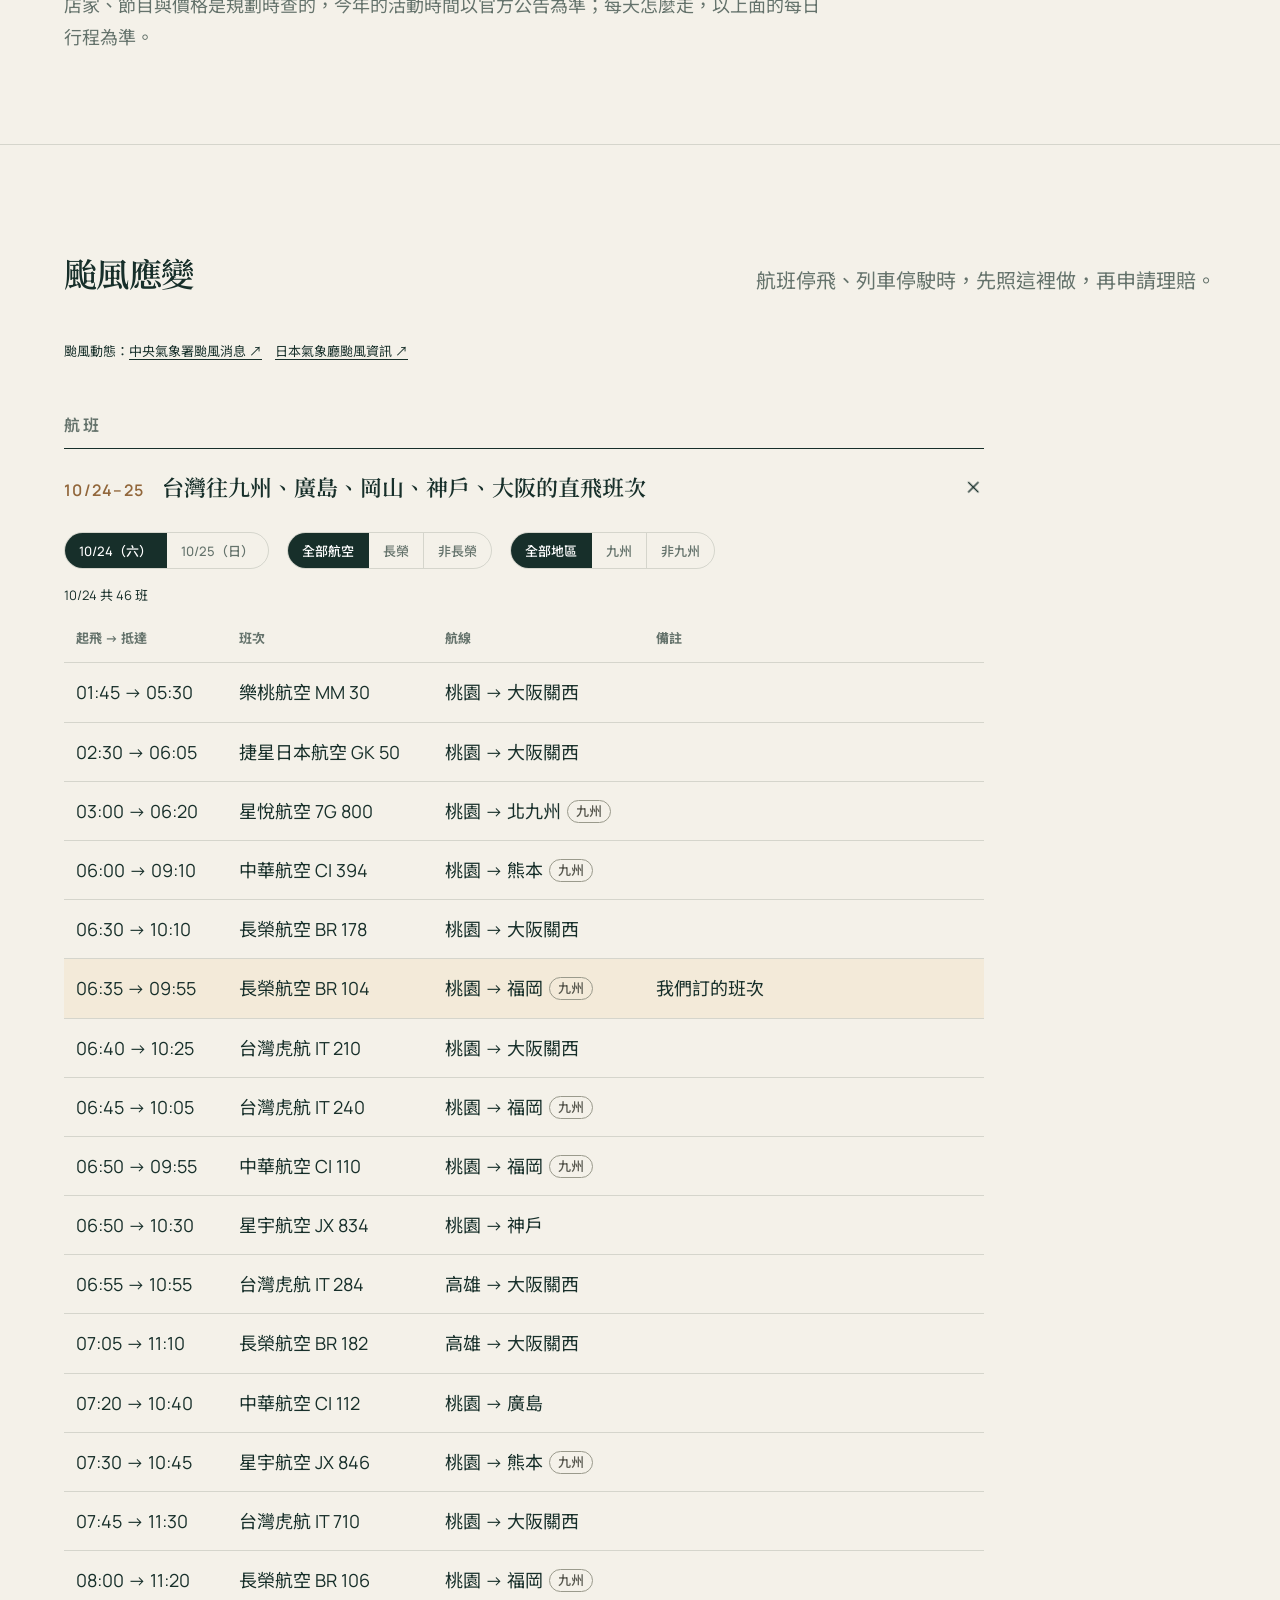
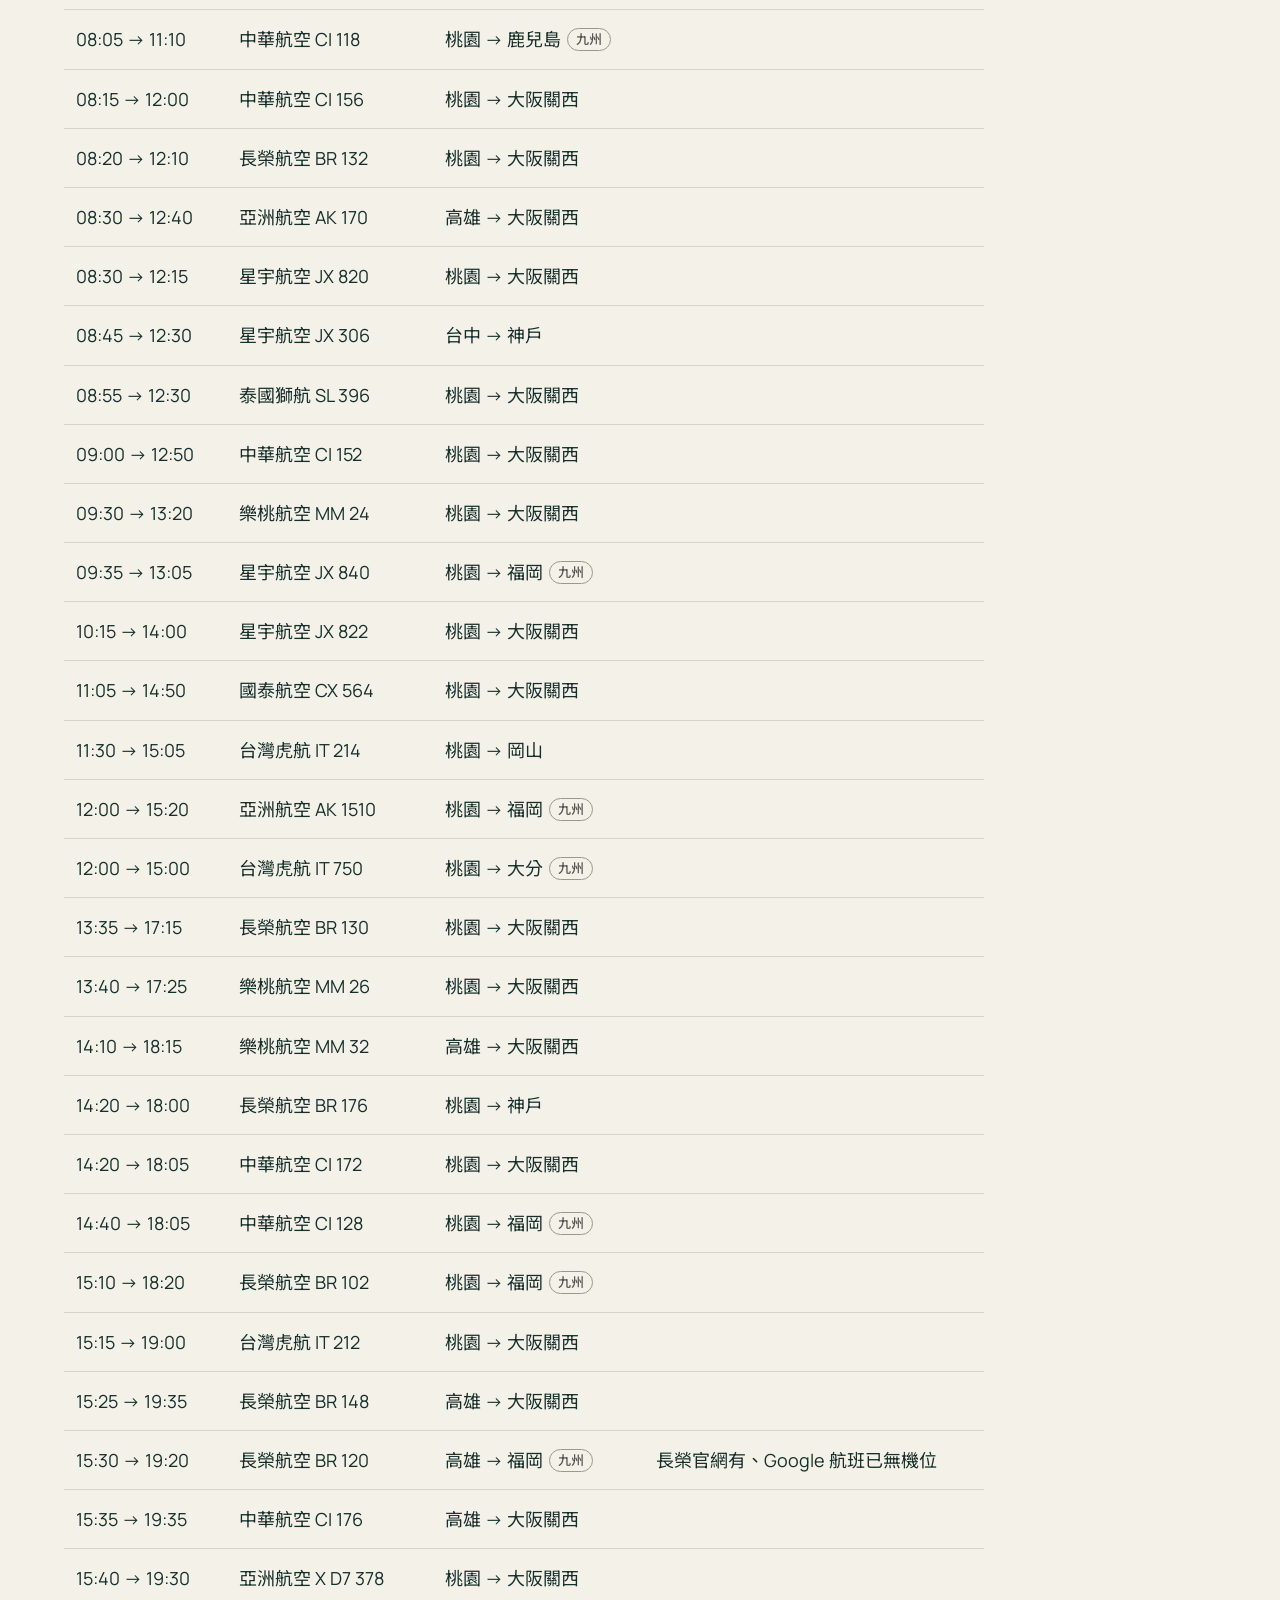
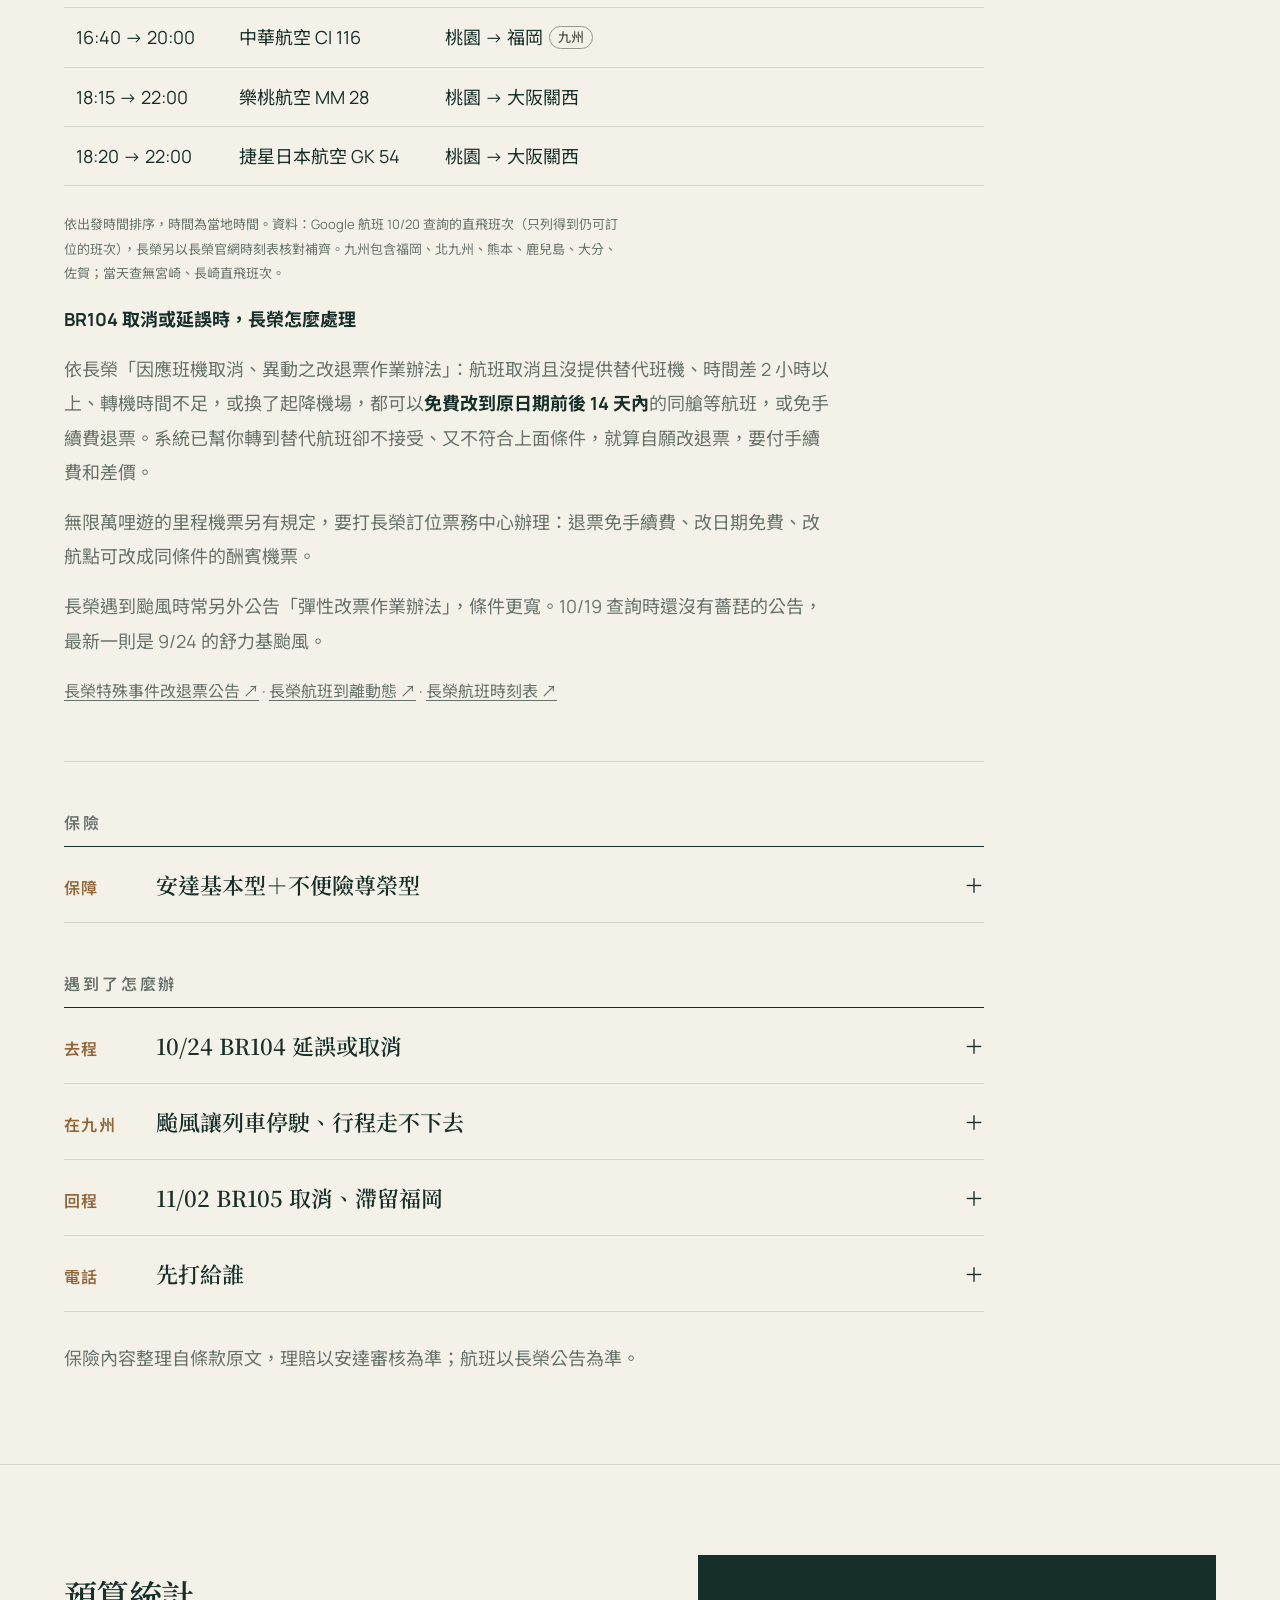
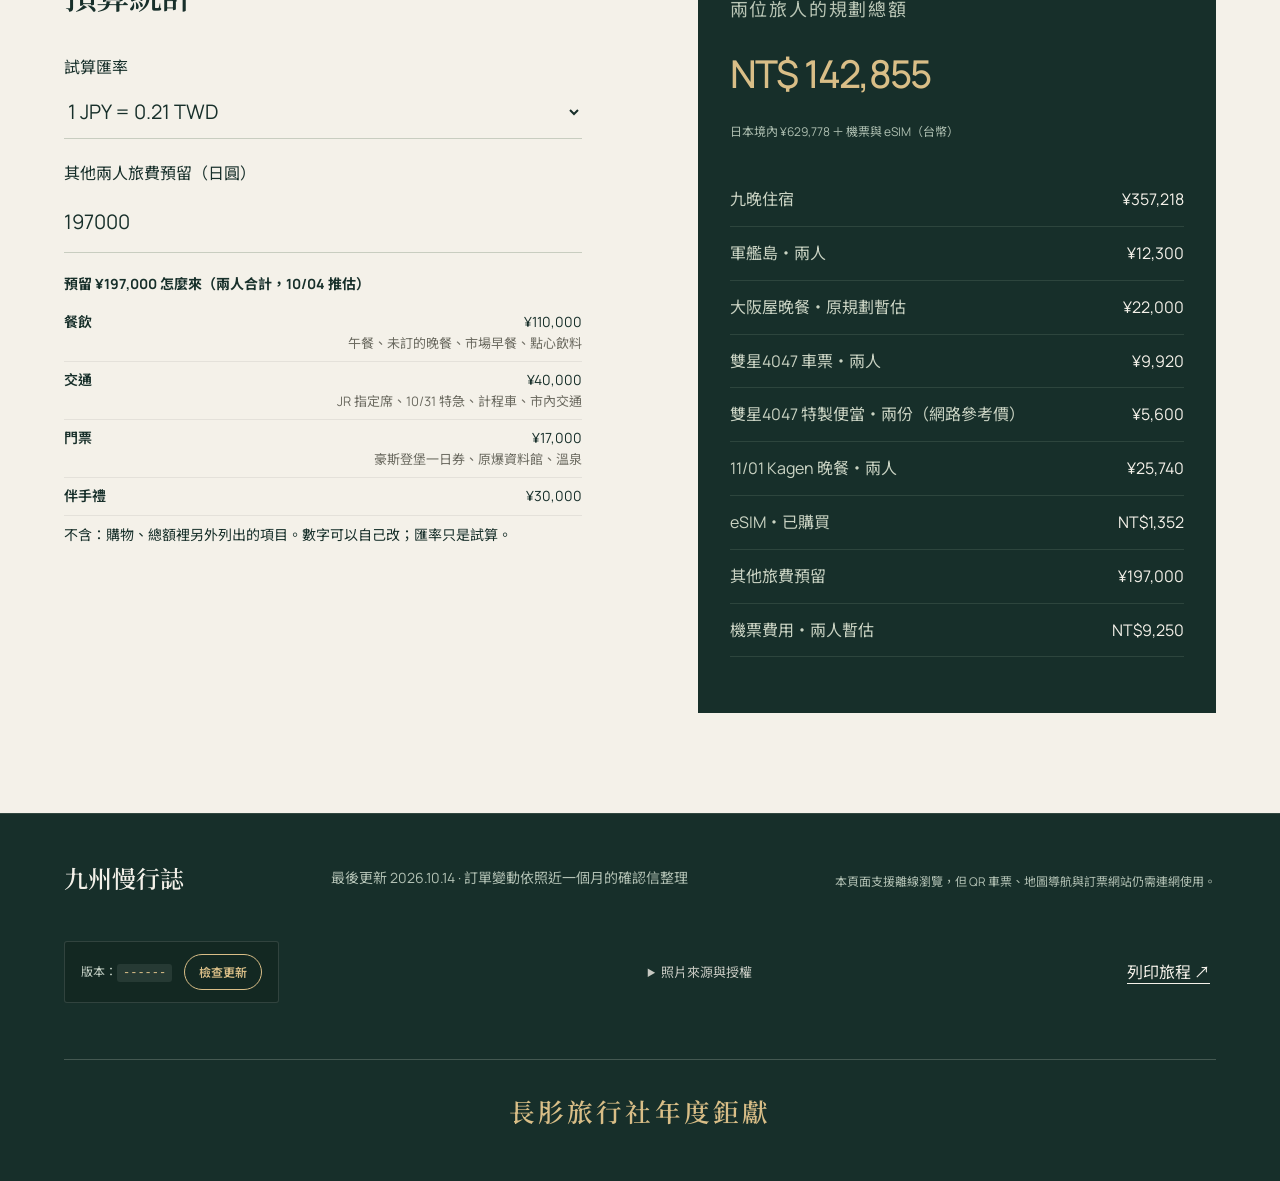
==== commit c02a4869: "九州頁每日行程加上當地天氣預報（Open-Meteo，離線顯示上次資料） Co-Authored-By: Claude Opus 5.5 <noreply@anthropic.com> Claude-" ====
--- a/2026fukuoka/index.html
+++ b/2026fukuoka/index.html
@@ -15,6 +15,7 @@
 <link rel="preconnect" href="https://fonts.googleapis.com"><link rel="preconnect" href="https://fonts.gstatic.com" crossorigin>
 <link href="https://fonts.googleapis.com/css2?family=Noto+Serif+TC:wght@400;600;900&family=Noto+Sans+TC:wght@400;500;600;700&family=Manrope:wght@400;500;600;700;800&display=swap" rel="stylesheet">
 <link rel="stylesheet" href="journal.css">
+<script src="weather.js" defer></script>
 <script src="journey.js" defer></script>
 <script src="htb.js" defer></script>
 <script src="typhoon.js" defer></script>
--- a/2026fukuoka/journal.css
+++ b/2026fukuoka/journal.css
@@ -275,3 +275,14 @@
 .guide-body .ty-count{font-size:13px;color:var(--ink);margin:0 0 6px}
 .ty-flights .gt{margin:0 0 0 6px}
 @media(max-width:600px){.ty-group{width:100%}.ty-group button{flex:1;padding:9px 6px}}
+
+/* 每日天氣（weather.js） */
+.day-wx{display:flex;flex-wrap:wrap;align-items:center;gap:4px 12px;margin-top:12px;padding:10px 14px;background:#e9e9dd;border-left:2px solid #809674;font-size:13px;color:#3f5248;line-height:1.7}
+.day-wx .wx-place{font-weight:600;color:var(--ink)}
+.day-wx .wx-icon{font-size:18px;line-height:1}
+.day-wx .wx-temp b{color:#a15337;font-weight:700}
+.day-wx .wx-rain{color:#3d6680}
+.day-wx .wx-wind{color:#a15337;font-weight:600}
+.day-wx .wx-src{flex-basis:100%;font-size:12px;color:var(--muted)}
+.day-wx .wx-src a{text-decoration:underline;text-underline-offset:3px}
+.day-wx.empty .wx-msg{color:var(--muted)}
